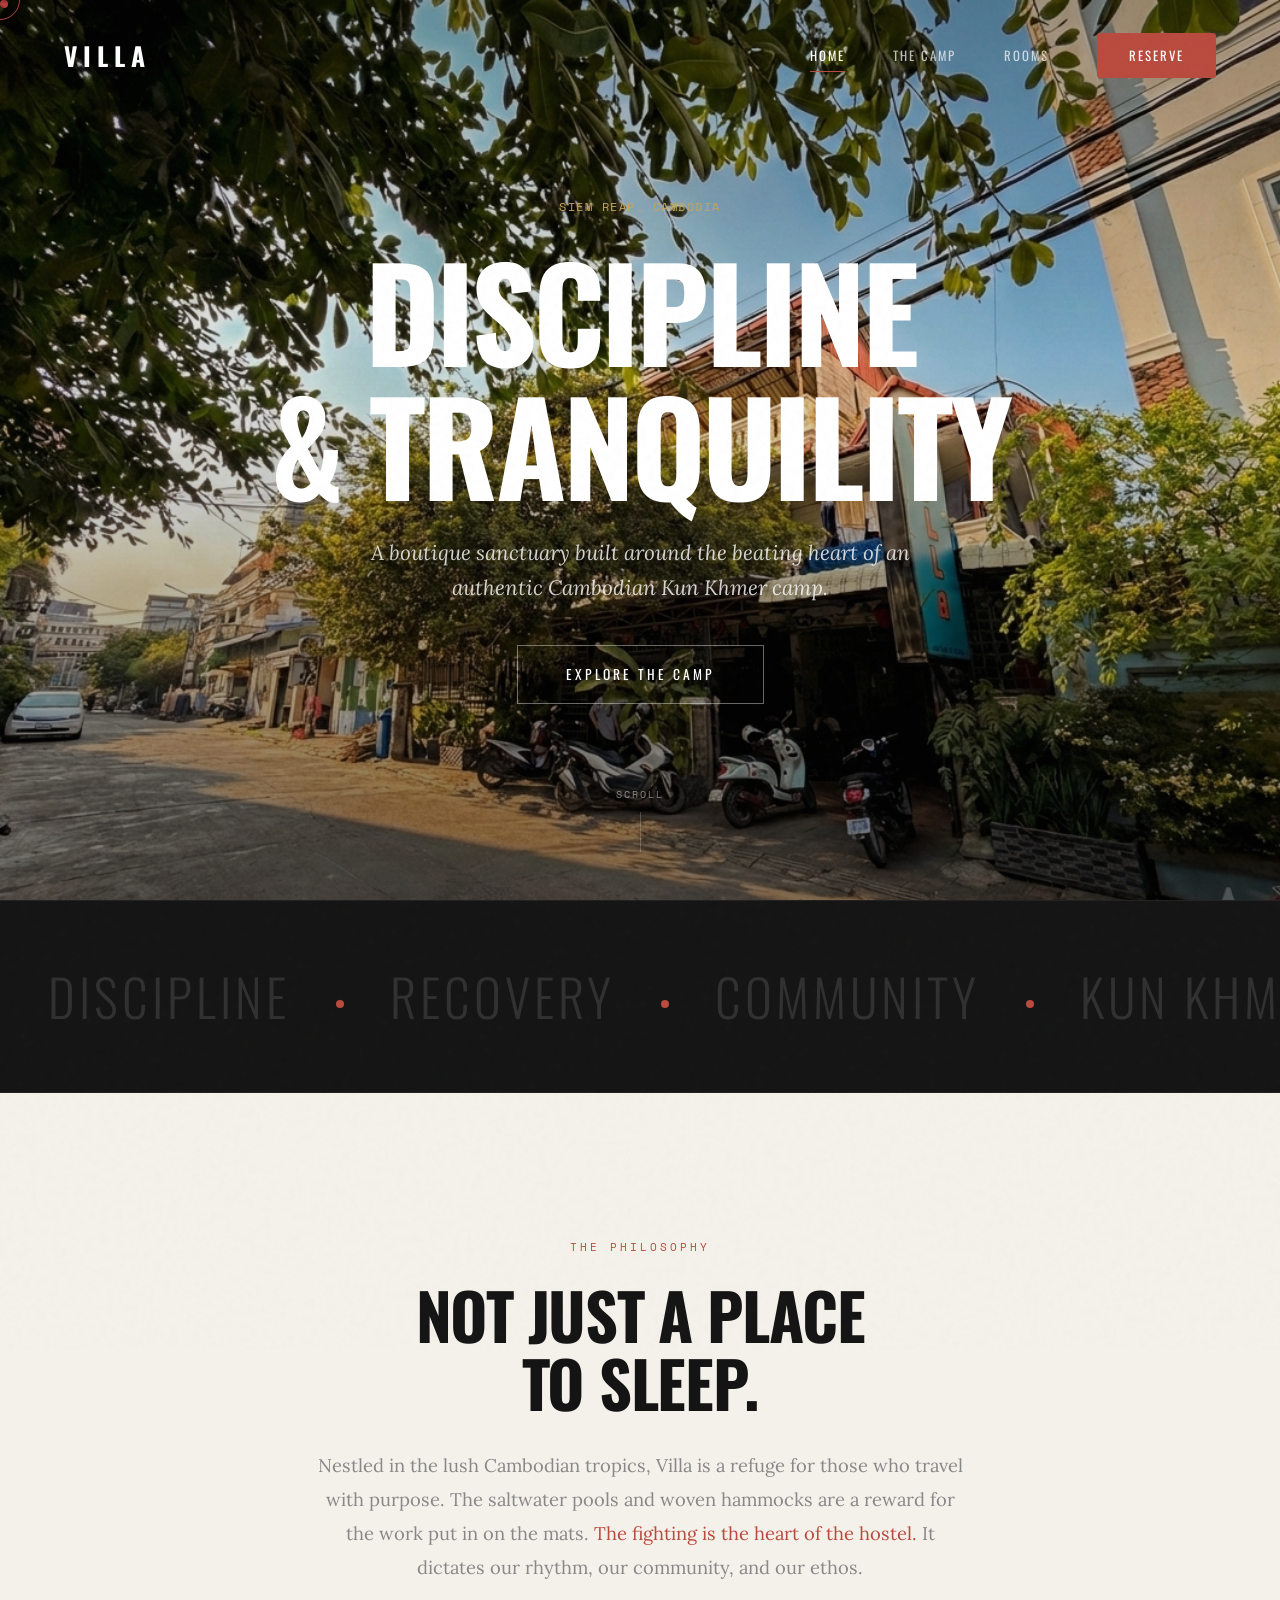
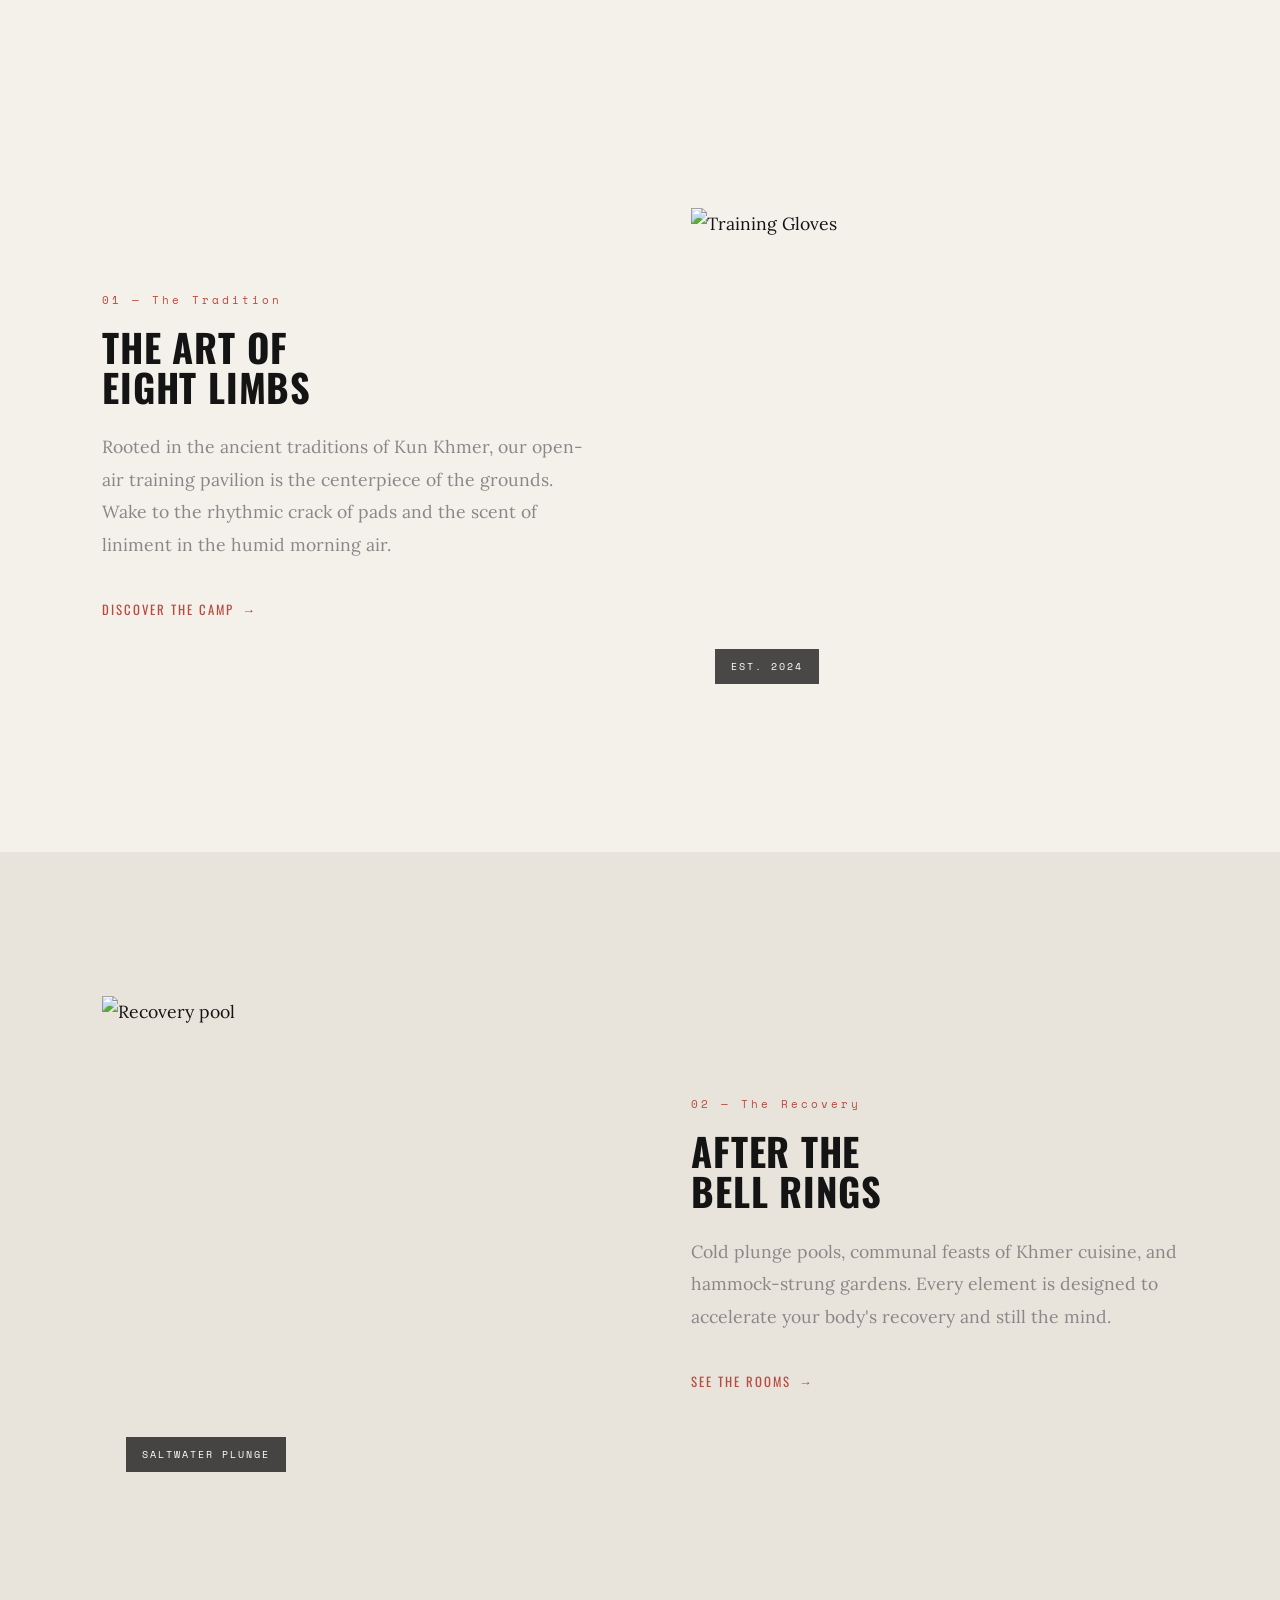
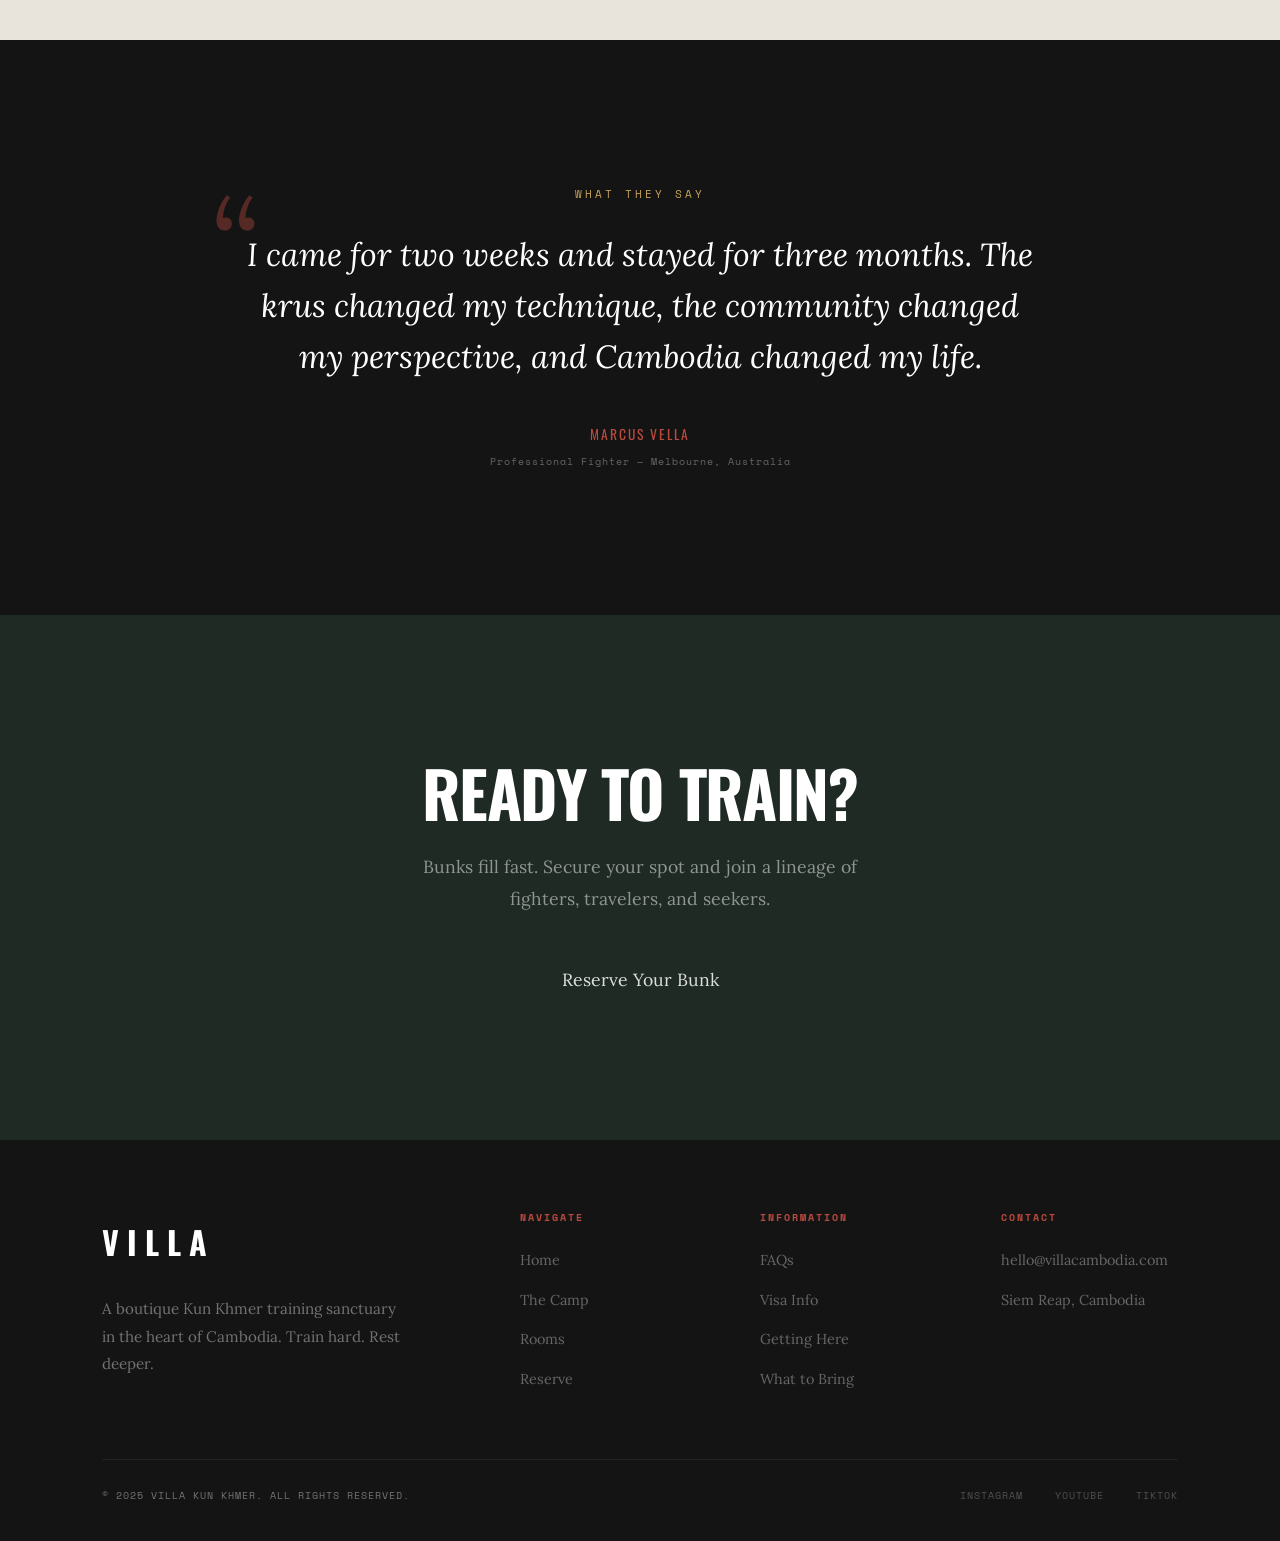
==== index.html @ 2c54a316 "chore: sync deployed index with latest concept" ====
<!DOCTYPE html>
<html lang="en">
<head>
    <meta charset="UTF-8">
    <meta name="viewport" content="width=device-width, initial-scale=1.0">
    <title>VILLA | Kun Khmer Sanctuary</title>

    <link rel="preconnect" href="https://fonts.googleapis.com">
    <link rel="preconnect" href="https://fonts.gstatic.com" crossorigin>
    <link href="https://fonts.googleapis.com/css2?family=Lora:ital,wght@0,400;0,500;1,400&family=Oswald:wght@300;400;500;700&family=Space+Mono&display=swap" rel="stylesheet">

    <style>
        :root {
            --jungle: #1E2A23;
            --jungle-mid: #2B3A32;
            --linen: #F4F1EB;
            --linen-dark: #E8E4DC;
            --clay: #B94A3E;
            --clay-dark: #9C3C32;
            --gold: #C4A35A;
            --charcoal: #141414;
            --text-light: #888;
            --border: rgba(26,26,26,0.12);
            --radius: 3px;
        }

        * { box-sizing: border-box; margin: 0; padding: 0; }

        html { scroll-behavior: smooth; }

        body {
            background: var(--charcoal);
            color: var(--charcoal);
            font-family: 'Lora', serif;
            font-size: 1.1rem;
            line-height: 1.85;
            overflow-x: hidden;
            -webkit-font-smoothing: antialiased;
            cursor: default;
        }

        ::selection {
            background: var(--clay);
            color: white;
        }

        h1, h2, h3, h4, .sans {
            font-family: 'Oswald', sans-serif;
            text-transform: uppercase;
            line-height: 1.05;
            letter-spacing: 0.02em;
        }

        .mono {
            font-family: 'Space Mono', monospace;
            font-size: 0.75rem;
            letter-spacing: 1.5px;
            text-transform: uppercase;
        }

        a { text-decoration: none; color: inherit; }

        /* --- FILM GRAIN OVERLAY --- */
        .grain {
            position: fixed;
            top: -50%; left: -50%;
            width: 200%; height: 200%;
            background-image: url("data:image/svg+xml,%3Csvg viewBox='0 0 256 256' xmlns='http://www.w3.org/2000/svg'%3E%3Cfilter id='n'%3E%3CfeTurbulence type='fractalNoise' baseFrequency='0.9' numOctaves='4' stitchTiles='stitch'/%3E%3C/filter%3E%3Crect width='100%25' height='100%25' filter='url(%23n)' opacity='0.04'/%3E%3C/svg%3E");
            pointer-events: none;
            z-index: 9999;
            opacity: 0.5;
        }

        /* --- CUSTOM CURSOR --- */
        .cursor-dot {
            position: fixed;
            width: 8px; height: 8px;
            background: var(--clay);
            border-radius: 50%;
            pointer-events: none;
            z-index: 10000;
            transition: transform 0.15s ease;
            mix-blend-mode: difference;
        }

        .cursor-ring {
            position: fixed;
            width: 40px; height: 40px;
            border: 1.5px solid var(--clay);
            border-radius: 50%;
            pointer-events: none;
            z-index: 10000;
            transition: transform 0.3s ease, width 0.3s ease, height 0.3s ease, border-color 0.3s ease;
            mix-blend-mode: difference;
        }

        .cursor-ring.hover {
            width: 60px; height: 60px;
            border-color: var(--gold);
        }

        /* --- PRELOADER --- */
        .preloader {
            position: fixed;
            top: 0; left: 0;
            width: 100%; height: 100%;
            background: var(--charcoal);
            z-index: 99999;
            display: flex;
            flex-direction: column;
            align-items: center;
            justify-content: center;
            transition: opacity 0.8s ease, visibility 0.8s ease;
        }

        .preloader.done {
            opacity: 0;
            visibility: hidden;
        }

        .preloader-logo {
            font-family: 'Oswald', sans-serif;
            font-size: 4rem;
            font-weight: 700;
            letter-spacing: 12px;
            color: white;
            position: relative;
        }

        .preloader-bar {
            width: 120px;
            height: 1px;
            background: rgba(255,255,255,0.15);
            margin-top: 2rem;
            position: relative;
            overflow: hidden;
        }

        .preloader-bar::after {
            content: '';
            position: absolute;
            left: 0; top: 0;
            height: 100%;
            width: 0%;
            background: var(--clay);
            animation: preload 2s ease-in-out forwards;
        }

        @keyframes preload {
            to { width: 100%; }
        }

        /* --- GLOBAL NAVIGATION --- */
        nav {
            position: fixed;
            top: 0; left: 0;
            width: 100%;
            padding: 2rem 5vw;
            display: flex;
            justify-content: space-between;
            align-items: center;
            z-index: 999;
            transition: all 0.5s cubic-bezier(0.16, 1, 0.3, 1);
        }

        nav.scrolled {
            padding: 1rem 5vw;
            background: rgba(244, 241, 235, 0.95);
            backdrop-filter: blur(20px);
            -webkit-backdrop-filter: blur(20px);
        }

        nav.scrolled .logo { color: var(--charcoal); }
        nav.scrolled .nav-links a { color: var(--charcoal); }
        nav.scrolled .nav-links a:hover { color: var(--clay); }
        nav.scrolled .btn-nav { color: white !important; }
        nav.scrolled .hamburger span { background: var(--charcoal); }

        .logo {
            font-family: 'Oswald', sans-serif;
            font-size: 1.6rem;
            font-weight: 700;
            letter-spacing: 6px;
            color: white;
            cursor: pointer;
            transition: color 0.3s;
        }

        .nav-links {
            display: flex;
            align-items: center;
            gap: 3rem;
        }

        .nav-links a {
            font-family: 'Oswald', sans-serif;
            font-size: 0.8rem;
            letter-spacing: 2px;
            color: rgba(255,255,255,0.7);
            cursor: pointer;
            transition: color 0.3s;
            position: relative;
        }

        .nav-links a::after {
            content: '';
            position: absolute;
            bottom: -4px; left: 0;
            width: 0%; height: 1px;
            background: var(--clay);
            transition: width 0.4s cubic-bezier(0.16, 1, 0.3, 1);
        }

        .nav-links a:hover::after, .nav-links a.active-link::after { width: 100%; }
        .nav-links a:hover, .nav-links a.active-link { color: white; }
        nav.scrolled .nav-links a.active-link { color: var(--clay); }

        .btn-nav {
            background: var(--clay);
            color: white !important;
            padding: 0.65rem 2rem;
            border-radius: var(--radius);
            letter-spacing: 2px;
            transition: background 0.3s, transform 0.3s;
        }

        .btn-nav::after { display: none; }
        .btn-nav:hover { background: var(--clay-dark); transform: translateY(-1px); }

        /* Hamburger */
        .hamburger {
            display: none;
            flex-direction: column;
            gap: 6px;
            cursor: pointer;
            z-index: 1001;
            padding: 8px;
        }

        .hamburger span {
            display: block;
            width: 28px;
            height: 1.5px;
            background: white;
            transition: all 0.4s cubic-bezier(0.16, 1, 0.3, 1);
            transform-origin: center;
        }

        .hamburger.open span:nth-child(1) { transform: rotate(45deg) translate(5px, 5px); }
        .hamburger.open span:nth-child(2) { opacity: 0; transform: scaleX(0); }
        .hamburger.open span:nth-child(3) { transform: rotate(-45deg) translate(5px, -5px); }

        /* Mobile Menu Overlay */
        .mobile-menu {
            position: fixed;
            top: 0; left: 0;
            width: 100%; height: 100%;
            background: var(--charcoal);
            z-index: 998;
            display: flex;
            flex-direction: column;
            align-items: center;
            justify-content: center;
            gap: 2.5rem;
            opacity: 0;
            visibility: hidden;
            transition: all 0.5s cubic-bezier(0.16, 1, 0.3, 1);
        }

        .mobile-menu.open { opacity: 1; visibility: visible; }

        .mobile-menu a {
            font-family: 'Oswald', sans-serif;
            font-size: 2.5rem;
            letter-spacing: 4px;
            color: white;
            cursor: pointer;
            transition: color 0.3s;
        }

        .mobile-menu a:hover { color: var(--clay); }

        /* --- PAGE ROUTING --- */
        .page-view {
            display: none;
            opacity: 0;
            animation: pageIn 1s cubic-bezier(0.16, 1, 0.3, 1) forwards;
        }
        .page-view.active { display: block; }

        @keyframes pageIn {
            from { opacity: 0; }
            to { opacity: 1; }
        }

        /* --- SCROLL REVEAL --- */
        .reveal {
            opacity: 0;
            transform: translateY(60px);
            transition: all 1.2s cubic-bezier(0.16, 1, 0.3, 1);
        }
        .reveal.visible { opacity: 1; transform: translateY(0); }
        .reveal-left {
            opacity: 0;
            transform: translateX(-60px);
            transition: all 1.2s cubic-bezier(0.16, 1, 0.3, 1);
        }
        .reveal-left.visible { opacity: 1; transform: translateX(0); }
        .reveal-right {
            opacity: 0;
            transform: translateX(60px);
            transition: all 1.2s cubic-bezier(0.16, 1, 0.3, 1);
        }
        .reveal-right.visible { opacity: 1; transform: translateX(0); }
        .reveal-scale {
            opacity: 0;
            transform: scale(0.9);
            transition: all 1.2s cubic-bezier(0.16, 1, 0.3, 1);
        }
        .reveal-scale.visible { opacity: 1; transform: scale(1); }
        .d1 { transition-delay: 0.1s; }
        .d2 { transition-delay: 0.2s; }
        .d3 { transition-delay: 0.3s; }
        .d4 { transition-delay: 0.4s; }
        .d5 { transition-delay: 0.5s; }

        /* --- HERO SECTIONS --- */
        .hero {
            position: relative;
            height: 100vh;
            width: 100%;
            display: flex;
            align-items: center;
            justify-content: center;
            overflow: hidden;
        }

        .hero-sub { height: 70vh; }

        .hero-bg {
            position: absolute;
            top: 0; left: 0;
            width: 100%; height: 120%;
            background-size: cover;
            background-position: center;
            will-change: transform;
        }

        .hero-overlay {
            position: absolute;
            top: 0; left: 0;
            width: 100%; height: 100%;
            background: linear-gradient(
                180deg,
                rgba(0,0,0,0.3) 0%,
                rgba(0,0,0,0.1) 40%,
                rgba(0,0,0,0.5) 100%
            );
        }

        .hero-content {
            position: relative;
            z-index: 10;
            text-align: center;
            color: white;
            padding: 0 20px;
        }

        .hero-content h1 {
            color: white;
            font-size: clamp(4rem, 10vw, 9rem);
            font-weight: 700;
            letter-spacing: -0.03em;
            margin-bottom: 1.5rem;
        }

        .hero-content .subtitle {
            font-family: 'Lora', serif;
            font-size: clamp(1rem, 1.8vw, 1.3rem);
            font-style: italic;
            font-weight: 400;
            max-width: 550px;
            margin: 0 auto 2.5rem;
            color: rgba(255,255,255,0.8);
            line-height: 1.7;
        }

        .hero-content .hero-cta {
            display: inline-block;
            font-family: 'Oswald', sans-serif;
            font-size: 0.85rem;
            letter-spacing: 3px;
            text-transform: uppercase;
            color: white;
            border: 1px solid rgba(255,255,255,0.4);
            padding: 1rem 3rem;
            transition: all 0.4s ease;
            cursor: pointer;
        }

        .hero-cta:hover {
            background: white;
            color: var(--charcoal);
            border-color: white;
        }

        .hero-scroll-hint {
            position: absolute;
            bottom: 3rem; left: 50%;
            transform: translateX(-50%);
            z-index: 10;
            display: flex;
            flex-direction: column;
            align-items: center;
            gap: 0.5rem;
            color: rgba(255,255,255,0.5);
        }

        .hero-scroll-hint .mono { font-size: 0.65rem; letter-spacing: 2px; }

        .scroll-line {
            width: 1px; height: 40px;
            background: rgba(255,255,255,0.2);
            position: relative;
            overflow: hidden;
        }

        .scroll-line::after {
            content: '';
            position: absolute;
            top: -100%; left: 0;
            width: 100%; height: 100%;
            background: var(--clay);
            animation: scrollDown 2s ease infinite;
        }

        @keyframes scrollDown {
            0% { top: -100%; }
            50% { top: 100%; }
            100% { top: 100%; }
        }

        /* --- SECTION UTILITIES --- */
        .section { padding: 16vh 8vw; }
        .section-sm { padding: 10vh 8vw; }
        .bg-linen { background: var(--linen); }
        .bg-linen-dark { background: var(--linen-dark); }
        .bg-dark { background: var(--jungle); color: rgba(255,255,255,0.85); }
        .bg-charcoal { background: var(--charcoal); color: rgba(255,255,255,0.85); }
        .bg-dark h2, .bg-dark h3, .bg-charcoal h2, .bg-charcoal h3 { color: white; }
        .text-center { text-align: center; }

        .section-label {
            font-family: 'Space Mono', monospace;
            font-size: 0.7rem;
            letter-spacing: 3px;
            text-transform: uppercase;
            color: var(--clay);
            margin-bottom: 1.5rem;
            display: block;
        }

        h2.section-title {
            font-size: clamp(2.8rem, 5vw, 4.5rem);
            font-weight: 700;
            margin-bottom: 2rem;
            color: var(--charcoal);
            letter-spacing: -0.02em;
        }

        .section-intro {
            max-width: 650px;
            margin: 0 auto 5rem;
            color: var(--text-light);
            font-size: 1.15rem;
        }

        .accent { color: var(--clay); }
        .accent-gold { color: var(--gold); }

        /* --- EDITORIAL SPLIT --- */
        .split {
            display: grid;
            grid-template-columns: 1fr 1fr;
            gap: 8vw;
            align-items: center;
        }

        .split.reverse { direction: rtl; }
        .split.reverse > * { direction: ltr; }

        .split-text .label {
            font-family: 'Space Mono', monospace;
            font-size: 0.7rem;
            letter-spacing: 3px;
            color: var(--clay);
            margin-bottom: 1rem;
            display: block;
        }

        .split-text h3 {
            font-size: clamp(2rem, 3vw, 3rem);
            margin-bottom: 1.5rem;
            color: var(--charcoal);
        }

        .bg-dark .split-text h3 { color: white; }

        .split-text p {
            color: var(--text-light);
            margin-bottom: 2rem;
        }

        .split-text .text-link {
            font-family: 'Oswald', sans-serif;
            font-size: 0.8rem;
            letter-spacing: 2px;
            text-transform: uppercase;
            color: var(--clay);
            display: inline-flex;
            align-items: center;
            gap: 0.5rem;
            cursor: pointer;
            transition: gap 0.3s ease;
        }

        .split-text .text-link:hover { gap: 1rem; }
        .text-link-arrow { transition: transform 0.3s ease; }

        .split-media {
            position: relative;
            overflow: hidden;
        }

        .split-media img {
            width: 100%;
            height: 500px;
            object-fit: cover;
            display: block;
            transition: transform 1.5s cubic-bezier(0.16, 1, 0.3, 1);
        }

        .split-media:hover img { transform: scale(1.03); }

        .img-badge {
            position: absolute;
            bottom: 1.5rem; left: 1.5rem;
            background: rgba(0,0,0,0.7);
            backdrop-filter: blur(10px);
            color: white;
            padding: 0.5rem 1rem;
            font-family: 'Space Mono', monospace;
            font-size: 0.65rem;
            letter-spacing: 2px;
            text-transform: uppercase;
        }

        /* --- MARQUEE TICKER --- */
        .marquee {
            overflow: hidden;
            white-space: nowrap;
            padding: 3rem 0;
            background: var(--charcoal);
            border-top: 1px solid rgba(255,255,255,0.06);
            border-bottom: 1px solid rgba(255,255,255,0.06);
        }

        .marquee-track {
            display: inline-flex;
            animation: marquee 30s linear infinite;
        }

        .marquee-item {
            font-family: 'Oswald', sans-serif;
            font-size: clamp(2rem, 4vw, 3.5rem);
            font-weight: 300;
            color: rgba(255,255,255,0.12);
            letter-spacing: 4px;
            padding: 0 3rem;
        }

        .marquee-item .dot {
            display: inline-block;
            width: 8px; height: 8px;
            background: var(--clay);
            border-radius: 50%;
            margin: 0 2rem;
            vertical-align: middle;
        }

        @keyframes marquee {
            from { transform: translateX(0); }
            to { transform: translateX(-50%); }
        }

        /* --- STATS COUNTER --- */
        .stats-row {
            display: grid;
            grid-template-columns: repeat(4, 1fr);
            gap: 2rem;
            max-width: 1000px;
            margin: 0 auto;
        }

        .stat {
            text-align: center;
            padding: 2rem 0;
        }

        .stat-number {
            font-family: 'Oswald', sans-serif;
            font-size: clamp(3rem, 5vw, 4.5rem);
            font-weight: 700;
            color: var(--clay);
            line-height: 1;
            margin-bottom: 0.5rem;
        }

        .stat-label {
            font-family: 'Space Mono', monospace;
            font-size: 0.65rem;
            letter-spacing: 2px;
            text-transform: uppercase;
            color: rgba(255,255,255,0.4);
        }

        /* --- WEEKLY SCHEDULE --- */
        .schedule-wrapper {
            max-width: 1200px;
            margin: 0 auto;
            overflow-x: auto;
            -webkit-overflow-scrolling: touch;
            scrollbar-width: thin;
            scrollbar-color: var(--clay) rgba(255,255,255,0.05);
        }

        .schedule-wrapper::-webkit-scrollbar { height: 4px; }
        .schedule-wrapper::-webkit-scrollbar-track { background: rgba(255,255,255,0.05); }
        .schedule-wrapper::-webkit-scrollbar-thumb { background: var(--clay); border-radius: 2px; }

        .schedule-table {
            width: 100%;
            min-width: 900px;
            border-collapse: collapse;
        }

        .schedule-table th {
            font-family: 'Oswald', sans-serif;
            font-size: 0.85rem;
            letter-spacing: 2px;
            text-transform: uppercase;
            color: white;
            padding: 1.2rem 0.8rem;
            border-bottom: 2px solid var(--clay);
            text-align: center;
            background: rgba(255,255,255,0.03);
        }

        .schedule-table th.day-sun {
            color: var(--gold);
        }

        .schedule-table td {
            padding: 0;
            border: 1px solid rgba(255,255,255,0.04);
            vertical-align: top;
            text-align: center;
        }

        .sched-cell {
            padding: 0.7rem 0.5rem;
            transition: background 0.3s ease;
            min-height: 52px;
        }

        .sched-cell:hover { background: rgba(255,255,255,0.04); }

        .sched-cell .sched-name {
            font-family: 'Oswald', sans-serif;
            font-size: 0.8rem;
            letter-spacing: 0.5px;
            text-transform: uppercase;
            color: white;
            line-height: 1.3;
        }

        .sched-cell .sched-time {
            font-family: 'Space Mono', monospace;
            font-size: 0.6rem;
            letter-spacing: 1px;
            color: rgba(255,255,255,0.3);
            margin-top: 0.2rem;
        }

        .sched-cell.pro .sched-name { color: var(--clay); }
        .sched-cell.all .sched-name { color: rgba(255,255,255,0.85); }
        .sched-cell.special .sched-name { color: var(--gold); }
        .sched-cell.empty { opacity: 0; pointer-events: none; }

        .schedule-daypass {
            text-align: center;
            margin-top: 3rem;
            padding: 1.5rem 2rem;
            border: 1px solid rgba(255,255,255,0.08);
            display: inline-block;
        }

        .schedule-daypass .price {
            font-family: 'Oswald', sans-serif;
            font-size: 2rem;
            color: var(--clay);
            letter-spacing: 1px;
        }

        .schedule-daypass .price-label {
            font-family: 'Space Mono', monospace;
            font-size: 0.6rem;
            letter-spacing: 2px;
            color: rgba(255,255,255,0.35);
            text-transform: uppercase;
            margin-top: 0.3rem;
        }

        .schedule-legend {
            display: flex;
            justify-content: center;
            gap: 2.5rem;
            margin-top: 2.5rem;
            flex-wrap: wrap;
        }

        .legend-item {
            display: flex;
            align-items: center;
            gap: 0.5rem;
            font-family: 'Space Mono', monospace;
            font-size: 0.6rem;
            letter-spacing: 1px;
            text-transform: uppercase;
            color: rgba(255,255,255,0.35);
        }

        .legend-dot {
            width: 8px; height: 8px;
            border-radius: 50%;
        }

        .legend-dot.pro { background: var(--clay); }
        .legend-dot.all { background: rgba(255,255,255,0.85); }
        .legend-dot.special { background: var(--gold); }

        /* --- ROOM CARDS --- */
        .rooms-grid {
            display: grid;
            grid-template-columns: repeat(3, 1fr);
            gap: 2rem;
        }

        .room-card {
            background: white;
            overflow: hidden;
            position: relative;
            cursor: pointer;
            transition: transform 0.5s cubic-bezier(0.16, 1, 0.3, 1);
        }

        .room-card:hover { transform: translateY(-8px); }

        .room-card-img {
            width: 100%;
            height: 300px;
            object-fit: cover;
            display: block;
            transition: transform 1.5s cubic-bezier(0.16, 1, 0.3, 1);
        }

        .room-card:hover .room-card-img { transform: scale(1.05); }

        .room-card-img-wrap { overflow: hidden; }

        .room-card-body {
            padding: 2rem 2rem 2.5rem;
        }

        .room-card-type {
            font-family: 'Space Mono', monospace;
            font-size: 0.65rem;
            letter-spacing: 2px;
            color: var(--clay);
            margin-bottom: 0.5rem;
        }

        .room-card-name {
            font-family: 'Oswald', sans-serif;
            font-size: 1.4rem;
            letter-spacing: 1px;
            text-transform: uppercase;
            color: var(--charcoal);
            margin-bottom: 0.75rem;
        }

        .room-card-desc {
            font-size: 0.9rem;
            color: var(--text-light);
            margin-bottom: 1.5rem;
            line-height: 1.7;
        }

        .room-card-footer {
            display: flex;
            justify-content: space-between;
            align-items: center;
            border-top: 1px solid var(--border);
            padding-top: 1.5rem;
        }

        .room-price {
            font-family: 'Oswald', sans-serif;
            font-size: 1.6rem;
            color: var(--charcoal);
        }

        .room-price span {
            font-size: 0.75rem;
            color: var(--text-light);
            font-weight: 400;
            letter-spacing: 0;
        }

        .room-features {
            display: flex;
            gap: 1rem;
        }

        .room-feat {
            font-family: 'Space Mono', monospace;
            font-size: 0.6rem;
            letter-spacing: 1px;
            color: var(--text-light);
            text-transform: uppercase;
        }

        /* --- TESTIMONIAL --- */
        .testimonial-section {
            position: relative;
            overflow: hidden;
        }

        .testimonial-quote {
            font-family: 'Lora', serif;
            font-size: clamp(1.5rem, 2.5vw, 2.2rem);
            font-style: italic;
            line-height: 1.6;
            color: white;
            max-width: 800px;
            margin: 0 auto 2.5rem;
            position: relative;
        }

        .testimonial-quote::before {
            content: '\201C';
            font-family: 'Lora', serif;
            font-size: 8rem;
            color: var(--clay);
            position: absolute;
            top: -3rem; left: -2rem;
            line-height: 1;
            opacity: 0.4;
        }

        .testimonial-author {
            font-family: 'Oswald', sans-serif;
            font-size: 0.85rem;
            letter-spacing: 2px;
            text-transform: uppercase;
            color: var(--clay);
        }

        .testimonial-role {
            font-family: 'Space Mono', monospace;
            font-size: 0.65rem;
            letter-spacing: 1px;
            color: rgba(255,255,255,0.35);
            margin-top: 0.3rem;
        }

        /* --- HORIZONTAL SCROLL GALLERY --- */
        .hscroll-section { padding: 12vh 0 12vh 8vw; overflow: hidden; }

        .hscroll-header {
            display: flex;
            justify-content: space-between;
            align-items: flex-end;
            margin-bottom: 3rem;
            padding-right: 8vw;
        }

        .hscroll-track {
            display: flex;
            gap: 2rem;
            overflow-x: auto;
            scroll-snap-type: x mandatory;
            -ms-overflow-style: none;
            scrollbar-width: none;
            padding-bottom: 1rem;
        }

        .hscroll-track::-webkit-scrollbar { display: none; }

        .hscroll-item {
            flex: 0 0 35vw;
            min-width: 300px;
            scroll-snap-align: start;
            overflow: hidden;
            cursor: grab;
        }

        .hscroll-item:active { cursor: grabbing; }

        .hscroll-item img {
            width: 100%;
            height: 50vh;
            object-fit: cover;
            display: block;
            transition: transform 1.5s cubic-bezier(0.16, 1, 0.3, 1);
        }

        .hscroll-item:hover img { transform: scale(1.04); }

        .hscroll-caption {
            padding: 1.2rem 0;
        }

        .hscroll-caption h4 {
            font-size: 0.9rem;
            letter-spacing: 1px;
            margin-bottom: 0.3rem;
        }

        .hscroll-caption p {
            font-size: 0.8rem;
            color: var(--text-light);
        }

        /* --- BOOKING FORM --- */
        .booking-container {
            max-width: 860px;
            margin: -8vh auto 0;
            background: white;
            padding: 5rem 5rem 4rem;
            position: relative;
            z-index: 20;
            box-shadow: 0 40px 80px rgba(0,0,0,0.08);
        }

        .booking-header {
            display: flex;
            justify-content: space-between;
            align-items: flex-start;
            margin-bottom: 3rem;
            padding-bottom: 2rem;
            border-bottom: 1px solid var(--border);
        }

        .booking-header h3 {
            font-size: 2.2rem;
            letter-spacing: 1px;
        }

        .booking-header .mono {
            color: var(--text-light);
            margin-top: 0.5rem;
        }

        .form-row {
            display: grid;
            grid-template-columns: 1fr 1fr;
            gap: 2.5rem;
            margin-bottom: 2.5rem;
        }

        .form-group { display: flex; flex-direction: column; }
        .form-group.full { grid-column: 1 / -1; }

        label {
            font-family: 'Space Mono', monospace;
            text-transform: uppercase;
            letter-spacing: 2px;
            font-size: 0.65rem;
            color: var(--text-light);
            margin-bottom: 0.8rem;
        }

        input, select, textarea {
            font-family: 'Lora', serif;
            font-size: 1.1rem;
            padding: 1rem 0;
            border: none;
            border-bottom: 1px solid var(--border);
            background: transparent;
            color: var(--charcoal);
            transition: border-color 0.4s ease;
            outline: none;
            border-radius: 0;
            -webkit-appearance: none;
        }

        input:focus, select:focus, textarea:focus {
            border-bottom-color: var(--clay);
        }

        input::placeholder { color: #ccc; }

        .btn-submit {
            background: var(--clay);
            color: white;
            font-family: 'Oswald', sans-serif;
            font-size: 1rem;
            letter-spacing: 3px;
            text-transform: uppercase;
            padding: 1.4rem 3rem;
            border: none;
            cursor: pointer;
            width: 100%;
            transition: all 0.4s ease;
            margin-top: 1.5rem;
            position: relative;
            overflow: hidden;
        }

        .btn-submit:hover { background: var(--jungle); }

        .btn-submit::after {
            content: '';
            position: absolute;
            top: 50%; left: 50%;
            width: 0; height: 0;
            background: rgba(255,255,255,0.1);
            border-radius: 50%;
            transform: translate(-50%, -50%);
            transition: width 0.6s ease, height 0.6s ease;
        }

        .btn-submit:active::after { width: 400px; height: 400px; }

        /* --- FOOTER --- */
        footer {
            background: var(--charcoal);
            padding: 8vh 8vw 4vh;
            color: rgba(255,255,255,0.4);
        }

        .footer-top {
            display: grid;
            grid-template-columns: 2fr 1fr 1fr 1fr;
            gap: 4rem;
            padding-bottom: 6vh;
            border-bottom: 1px solid rgba(255,255,255,0.06);
        }

        .footer-brand .logo {
            font-size: 2rem;
            letter-spacing: 8px;
            margin-bottom: 1.5rem;
            display: block;
        }

        .footer-brand p {
            font-size: 0.95rem;
            line-height: 1.8;
            max-width: 300px;
        }

        .footer-col h4 {
            font-family: 'Space Mono', monospace;
            font-size: 0.65rem;
            letter-spacing: 2px;
            text-transform: uppercase;
            color: var(--clay);
            margin-bottom: 1.5rem;
        }

        .footer-col a {
            display: block;
            font-size: 0.9rem;
            color: rgba(255,255,255,0.35);
            margin-bottom: 0.8rem;
            transition: color 0.3s;
        }

        .footer-col a:hover { color: white; }

        .footer-bottom {
            display: flex;
            justify-content: space-between;
            align-items: center;
            padding-top: 3vh;
            font-family: 'Space Mono', monospace;
            font-size: 0.6rem;
            letter-spacing: 1px;
            text-transform: uppercase;
        }

        .footer-social {
            display: flex;
            gap: 2rem;
        }

        .footer-social a {
            color: rgba(255,255,255,0.25);
            transition: color 0.3s;
        }

        .footer-social a:hover { color: var(--clay); }

        /* --- BACK TO TOP --- */
        .back-to-top {
            position: fixed;
            bottom: 2.5rem; right: 2.5rem;
            width: 48px; height: 48px;
            background: var(--clay);
            color: white;
            display: flex;
            align-items: center;
            justify-content: center;
            cursor: pointer;
            z-index: 900;
            opacity: 0;
            transform: translateY(20px);
            transition: all 0.4s ease;
            font-family: 'Oswald', sans-serif;
            font-size: 1.2rem;
        }

        .back-to-top.visible { opacity: 1; transform: translateY(0); }
        .back-to-top:hover { background: var(--jungle); }

        /* --- RESPONSIVE --- */
        @media (max-width: 1024px) {
            .rooms-grid { grid-template-columns: 1fr; max-width: 500px; margin: 0 auto; }
            .footer-top { grid-template-columns: 1fr 1fr; }
            .stats-row { grid-template-columns: repeat(2, 1fr); }
        }

        @media (max-width: 768px) {
            .split { grid-template-columns: 1fr; gap: 3rem; }
            .split.reverse { direction: ltr; }
            .form-row { grid-template-columns: 1fr; }
            .nav-links { display: none; }
            .hamburger { display: flex; }
            .section { padding: 10vh 6vw; }
            .booking-container { padding: 3rem 2rem; margin-left: 4vw; margin-right: 4vw; }
            .booking-header { flex-direction: column; }
            .hscroll-item { flex: 0 0 80vw; }
            .hero-content h1 { font-size: clamp(3rem, 12vw, 5rem); }
            .footer-top { grid-template-columns: 1fr; gap: 3rem; }
            .footer-bottom { flex-direction: column; gap: 1rem; text-align: center; }
            .cursor-dot, .cursor-ring { display: none; }
            .schedule-wrapper { margin: 0 -2vw; }
            .stats-row { grid-template-columns: repeat(2, 1fr); }
        }

        @media (max-width: 480px) {
            .schedule-legend { gap: 1.5rem; }
        }
    </style>
</head>
<body>

    <!-- FILM GRAIN -->
    <div class="grain"></div>

    <!-- CUSTOM CURSOR -->
    <div class="cursor-dot" id="cursorDot"></div>
    <div class="cursor-ring" id="cursorRing"></div>

    <!-- PRELOADER -->
    <div class="preloader" id="preloader">
        <div class="preloader-logo">VILLA</div>
        <div class="preloader-bar"></div>
    </div>

    <!-- BACK TO TOP -->
    <div class="back-to-top" id="backToTop" onclick="window.scrollTo({top:0,behavior:'smooth'})">&#8593;</div>

    <!-- NAVIGATION -->
    <nav id="navbar">
        <div class="logo" onclick="navigate('home')">VILLA</div>
        <div class="nav-links">
            <a onclick="navigate('home')" id="nav-home" class="active-link">HOME</a>
            <a onclick="navigate('camp')" id="nav-camp">THE CAMP</a>
            <a onclick="navigate('rooms')" id="nav-rooms">ROOMS</a>
            <a onclick="navigate('reserve')" id="nav-reserve" class="btn-nav">RESERVE</a>
        </div>
        <div class="hamburger" id="hamburger" onclick="toggleMobileMenu()">
            <span></span><span></span><span></span>
        </div>
    </nav>

    <!-- MOBILE MENU -->
    <div class="mobile-menu" id="mobileMenu">
        <a onclick="navigate('home'); toggleMobileMenu();">HOME</a>
        <a onclick="navigate('camp'); toggleMobileMenu();">THE CAMP</a>
        <a onclick="navigate('rooms'); toggleMobileMenu();">ROOMS</a>
        <a onclick="navigate('reserve'); toggleMobileMenu();">RESERVE</a>
    </div>


    <!-- ========== PAGE: HOME ========== -->
    <main id="home" class="page-view active">

        <header class="hero">
            <div class="hero-bg" id="parallax-home" style="background-image: url('IMG_9760.PNG');"></div>
            <div class="hero-overlay"></div>
            <div class="hero-content">
                <div class="reveal">
                    <p class="mono" style="color: var(--gold); margin-bottom: 1.5rem;">Siem Reap, Cambodia</p>
                    <h1>DISCIPLINE<br>&amp; TRANQUILITY</h1>
                    <p class="subtitle">A boutique sanctuary built around the beating heart of an authentic Cambodian Kun Khmer camp.</p>
                    <a class="hero-cta" onclick="navigate('camp')">Explore the Camp</a>
                </div>
            </div>
            <div class="hero-scroll-hint">
                <span class="mono">Scroll</span>
                <div class="scroll-line"></div>
            </div>
        </header>

        <!-- MARQUEE -->
        <div class="marquee">
            <div class="marquee-track">
                <span class="marquee-item">DISCIPLINE <span class="dot"></span> RECOVERY <span class="dot"></span> COMMUNITY <span class="dot"></span> KUN KHMER <span class="dot"></span> TRADITION <span class="dot"></span> SANCTUARY <span class="dot"></span></span>
                <span class="marquee-item">DISCIPLINE <span class="dot"></span> RECOVERY <span class="dot"></span> COMMUNITY <span class="dot"></span> KUN KHMER <span class="dot"></span> TRADITION <span class="dot"></span> SANCTUARY <span class="dot"></span></span>
            </div>
        </div>

        <!-- INTRO -->
        <section class="section bg-linen text-center">
            <span class="section-label reveal">The Philosophy</span>
            <h2 class="section-title reveal d1">NOT JUST A PLACE<br>TO SLEEP.</h2>
            <p class="section-intro reveal d2">
                Nestled in the lush Cambodian tropics, Villa is a refuge for those who travel with purpose. The saltwater pools and woven hammocks are a reward for the work put in on the mats. <span class="accent">The fighting is the heart of the hostel.</span> It dictates our rhythm, our community, and our ethos.
            </p>
        </section>

        <!-- SPLIT: ART OF EIGHT LIMBS -->
        <section class="section bg-linen" style="padding-top: 0;">
            <div class="split">
                <div class="split-text reveal-left">
                    <span class="label">01 &mdash; The Tradition</span>
                    <h3>THE ART OF<br>EIGHT LIMBS</h3>
                    <p>Rooted in the ancient traditions of Kun Khmer, our open-air training pavilion is the centerpiece of the grounds. Wake to the rhythmic crack of pads and the scent of liniment in the humid morning air.</p>
                    <a class="text-link" onclick="navigate('camp')">Discover the camp <span class="text-link-arrow">&rarr;</span></a>
                </div>
                <div class="split-media reveal-right d2">
                    <img src="https://images.unsplash.com/photo-1517438322307-e67111335449?auto=format&fit=crop&w=1000&q=80" alt="Training Gloves">
                    <div class="img-badge">Est. 2024</div>
                </div>
            </div>
        </section>

        <!-- SPLIT: RECOVERY -->
        <section class="section bg-linen-dark">
            <div class="split reverse">
                <div class="split-text reveal-right">
                    <span class="label">02 &mdash; The Recovery</span>
                    <h3>AFTER THE<br>BELL RINGS</h3>
                    <p>Cold plunge pools, communal feasts of Khmer cuisine, and hammock-strung gardens. Every element is designed to accelerate your body's recovery and still the mind.</p>
                    <a class="text-link" onclick="navigate('rooms')">See the rooms <span class="text-link-arrow">&rarr;</span></a>
                </div>
                <div class="split-media reveal-left d2">
                    <img src="https://images.unsplash.com/photo-1540555700478-4be289fbecef?auto=format&fit=crop&w=1000&q=80" alt="Recovery pool">
                    <div class="img-badge">Saltwater Plunge</div>
                </div>
            </div>
        </section>

        <!-- TESTIMONIAL -->
        <section class="section bg-charcoal text-center testimonial-section">
            <div class="reveal">
                <span class="section-label" style="color: var(--gold);">What They Say</span>
                <div class="testimonial-quote">
                    I came for two weeks and stayed for three months. The krus changed my technique, the community changed my perspective, and Cambodia changed my life.
                </div>
                <div class="testimonial-author">Marcus Vella</div>
                <div class="testimonial-role">Professional Fighter &mdash; Melbourne, Australia</div>
            </div>
        </section>

        <!-- CTA BANNER -->
        <section class="section bg-dark text-center">
            <div class="reveal">
                <h2 class="section-title" style="color: white; margin-bottom: 1.5rem;">READY TO TRAIN?</h2>
                <p style="color: rgba(255,255,255,0.5); max-width: 500px; margin: 0 auto 3rem;">Bunks fill fast. Secure your spot and join a lineage of fighters, travelers, and seekers.</p>
                <a class="hero-cta" onclick="navigate('reserve')">Reserve Your Bunk</a>
            </div>
        </section>

    </main>


    <!-- ========== PAGE: THE CAMP ========== -->
    <main id="camp" class="page-view">

        <header class="hero hero-sub">
            <div class="hero-bg" style="background-image: url('https://images.unsplash.com/photo-1509563268479-0f004cf3f58b?auto=format&fit=crop&w=2000&q=80');"></div>
            <div class="hero-overlay"></div>
            <div class="hero-content reveal">
                <p class="mono" style="color: var(--gold); margin-bottom: 1rem;">Training &amp; Discipline</p>
                <h1>THE CAMP</h1>
                <p class="subtitle">Blood, sweat, and absolute dedication.</p>
            </div>
        </header>

        <!-- TRAIN LIKE A LOCAL -->
        <section class="section bg-linen">
            <div class="split reverse">
                <div class="split-text reveal-right">
                    <span class="label">The Program</span>
                    <h3>TRAIN LIKE<br>A LOCAL</h3>
                    <p>Our program is run by veteran Cambodian Krus who have fought in the stadiums of Phnom Penh. Whether you are a seasoned professional preparing for a bout, or a traveler pushing your limits, you will train side-by-side with local champions.</p>
                </div>
                <div class="split-media reveal-left d2">
                    <img src="https://images.unsplash.com/photo-1591117207239-788bf8de6c3b?auto=format&fit=crop&w=1000&q=80" alt="Fighter in ring">
                    <div class="img-badge">Phnom Penh Lineage</div>
                </div>
            </div>
        </section>

        <!-- STATS -->
        <section class="section-sm bg-charcoal">
            <div class="stats-row">
                <div class="stat reveal d1">
                    <div class="stat-number" data-target="6">0</div>
                    <div class="stat-label">Resident Krus</div>
                </div>
                <div class="stat reveal d2">
                    <div class="stat-number" data-target="2">0</div>
                    <div class="stat-label">Daily Sessions</div>
                </div>
                <div class="stat reveal d3">
                    <div class="stat-number" data-target="14">0</div>
                    <div class="stat-label">Min. Stay (Days)</div>
                </div>
                <div class="stat reveal d4">
                    <div class="stat-number" data-target="350">0</div>
                    <div class="stat-label">Fighters Trained</div>
                </div>
            </div>
        </section>

        <!-- WEEKLY SCHEDULE -->
        <section class="section bg-dark text-center">
            <span class="section-label reveal" style="color: var(--gold);">Weekly Timetable</span>
            <h2 class="section-title reveal d1" style="color: white; margin-bottom: 4rem;">THE SCHEDULE</h2>

            <div class="schedule-wrapper reveal d2">
                <table class="schedule-table">
                    <thead>
                        <tr>
                            <th style="text-align:left; padding-left:1rem;">Time</th>
                            <th>Mon</th>
                            <th>Tue</th>
                            <th>Wed</th>
                            <th>Thu</th>
                            <th>Fri</th>
                            <th>Sat</th>
                            <th class="day-sun">Sun</th>
                        </tr>
                    </thead>
                    <tbody>
                        <!-- 06:00 -->
                        <tr>
                            <td><div class="sched-cell"><div class="sched-time" style="color:var(--clay);">06:00&ndash;08:00</div></div></td>
                            <td><div class="sched-cell pro"><div class="sched-name">Pro Sessions</div></div></td>
                            <td><div class="sched-cell pro"><div class="sched-name">Pro Sessions</div></div></td>
                            <td><div class="sched-cell pro"><div class="sched-name">Pro Sessions</div></div></td>
                            <td><div class="sched-cell pro"><div class="sched-name">Pro Sessions</div></div></td>
                            <td><div class="sched-cell pro"><div class="sched-name">Pro Sessions</div></div></td>
                            <td><div class="sched-cell empty"><div class="sched-name">&mdash;</div></div></td>
                            <td><div class="sched-cell empty"><div class="sched-name">&mdash;</div></div></td>
                        </tr>
                        <!-- 09:00 -->
                        <tr>
                            <td><div class="sched-cell"><div class="sched-time" style="color:var(--clay);">09:00&ndash;10:00</div></div></td>
                            <td><div class="sched-cell all"><div class="sched-name">Kickboxing</div><div class="sched-time">All Levels</div></div></td>
                            <td><div class="sched-cell all"><div class="sched-name">Boxing</div><div class="sched-time">All Levels</div></div></td>
                            <td><div class="sched-cell all"><div class="sched-name">Kickboxing</div><div class="sched-time">All Levels</div></div></td>
                            <td><div class="sched-cell all"><div class="sched-name">Boxing</div><div class="sched-time">All Levels</div></div></td>
                            <td><div class="sched-cell all"><div class="sched-name">Kickboxing</div><div class="sched-time">All Levels</div></div></td>
                            <td><div class="sched-cell special"><div class="sched-name">Kids Class</div></div></td>
                            <td><div class="sched-cell special"><div class="sched-name">Yoga</div><div class="sched-time">09:30&ndash;10:30</div></div></td>
                        </tr>
                        <!-- 10:00 Sat only -->
                        <tr>
                            <td><div class="sched-cell"><div class="sched-time" style="color:var(--clay);">10:00&ndash;11:00</div></div></td>
                            <td><div class="sched-cell empty"><div class="sched-name">&mdash;</div></div></td>
                            <td><div class="sched-cell empty"><div class="sched-name">&mdash;</div></div></td>
                            <td><div class="sched-cell empty"><div class="sched-name">&mdash;</div></div></td>
                            <td><div class="sched-cell empty"><div class="sched-name">&mdash;</div></div></td>
                            <td><div class="sched-cell empty"><div class="sched-name">&mdash;</div></div></td>
                            <td><div class="sched-cell special"><div class="sched-name">Beginners Workshop</div></div></td>
                            <td><div class="sched-cell empty"><div class="sched-name">&mdash;</div></div></td>
                        </tr>
                        <!-- 11:00 Sat only -->
                        <tr>
                            <td><div class="sched-cell"><div class="sched-time" style="color:var(--clay);">11:00&ndash;12:00</div></div></td>
                            <td><div class="sched-cell empty"><div class="sched-name">&mdash;</div></div></td>
                            <td><div class="sched-cell empty"><div class="sched-name">&mdash;</div></div></td>
                            <td><div class="sched-cell empty"><div class="sched-name">&mdash;</div></div></td>
                            <td><div class="sched-cell empty"><div class="sched-name">&mdash;</div></div></td>
                            <td><div class="sched-cell empty"><div class="sched-name">&mdash;</div></div></td>
                            <td><div class="sched-cell special"><div class="sched-name">Sparring</div></div></td>
                            <td><div class="sched-cell empty"><div class="sched-name">&mdash;</div></div></td>
                        </tr>
                        <!-- 12:00 -->
                        <tr>
                            <td><div class="sched-cell"><div class="sched-time" style="color:var(--clay);">12:00&ndash;13:00</div></div></td>
                            <td><div class="sched-cell all"><div class="sched-name">Boxing</div><div class="sched-time">All Levels</div></div></td>
                            <td><div class="sched-cell all"><div class="sched-name">Conditioning &amp; Stretch</div></div></td>
                            <td><div class="sched-cell all"><div class="sched-name">Boxing</div><div class="sched-time">All Levels</div></div></td>
                            <td><div class="sched-cell all"><div class="sched-name">Conditioning &amp; Stretch</div></div></td>
                            <td><div class="sched-cell all"><div class="sched-name">Boxing</div><div class="sched-time">All Levels</div></div></td>
                            <td><div class="sched-cell empty"><div class="sched-name">&mdash;</div></div></td>
                            <td><div class="sched-cell empty"><div class="sched-name">&mdash;</div></div></td>
                        </tr>
                        <!-- 14:00 -->
                        <tr>
                            <td><div class="sched-cell"><div class="sched-time" style="color:var(--clay);">14:00&ndash;16:00</div></div></td>
                            <td><div class="sched-cell pro"><div class="sched-name">Pro Sessions</div></div></td>
                            <td><div class="sched-cell pro"><div class="sched-name">Pro Sessions</div></div></td>
                            <td><div class="sched-cell pro"><div class="sched-name">Pro Sessions</div></div></td>
                            <td><div class="sched-cell special"><div class="sched-name">Pro Team Building</div></div></td>
                            <td><div class="sched-cell pro"><div class="sched-name">Pro Sessions</div></div></td>
                            <td><div class="sched-cell empty"><div class="sched-name">&mdash;</div></div></td>
                            <td><div class="sched-cell empty"><div class="sched-name">&mdash;</div></div></td>
                        </tr>
                        <!-- 18:00 -->
                        <tr>
                            <td><div class="sched-cell"><div class="sched-time" style="color:var(--clay);">18:00&ndash;19:00</div></div></td>
                            <td><div class="sched-cell all"><div class="sched-name">Kun Khmer</div></div></td>
                            <td><div class="sched-cell all"><div class="sched-name">Kun Khmer</div></div></td>
                            <td><div class="sched-cell special"><div class="sched-name">Sparring</div></div></td>
                            <td><div class="sched-cell all"><div class="sched-name">Kun Khmer</div></div></td>
                            <td><div class="sched-cell all"><div class="sched-name">Kun Khmer</div><div class="sched-time">All Levels</div></div></td>
                            <td><div class="sched-cell empty"><div class="sched-name">&mdash;</div></div></td>
                            <td><div class="sched-cell empty"><div class="sched-name">&mdash;</div></div></td>
                        </tr>
                    </tbody>
                </table>
            </div>

            <!-- Legend & Day Pass -->
            <div class="schedule-legend reveal d3">
                <div class="legend-item"><div class="legend-dot pro"></div> Pro Sessions</div>
                <div class="legend-item"><div class="legend-dot all"></div> All Levels</div>
                <div class="legend-item"><div class="legend-dot special"></div> Special / Weekend</div>
            </div>

            <div class="reveal d4" style="margin-top: 3rem;">
                <div class="schedule-daypass" style="display: inline-block;">
                    <div class="price">$10</div>
                    <div class="price-label">Day Pass</div>
                </div>
            </div>
        </section>

        <!-- GALLERY -->
        <section class="hscroll-section bg-linen">
            <div class="hscroll-header">
                <div>
                    <span class="section-label reveal">Life at Camp</span>
                    <h2 class="section-title reveal d1" style="margin-bottom: 0;">INSIDE THE GROUNDS</h2>
                </div>
            </div>
            <div class="hscroll-track" id="hscroll-camp">
                <div class="hscroll-item">
                    <img src="https://images.unsplash.com/photo-1517438322307-e67111335449?auto=format&fit=crop&w=800&q=80" alt="Gloves">
                    <div class="hscroll-caption"><h4>THE GLOVES</h4><p>Worn leather, earned respect.</p></div>
                </div>
                <div class="hscroll-item">
                    <img src="https://images.unsplash.com/photo-1509563268479-0f004cf3f58b?auto=format&fit=crop&w=800&q=80" alt="Ring">
                    <div class="hscroll-caption"><h4>THE RING</h4><p>Open air. No excuses.</p></div>
                </div>
                <div class="hscroll-item">
                    <img src="https://images.unsplash.com/photo-1591117207239-788bf8de6c3b?auto=format&fit=crop&w=800&q=80" alt="Sparring">
                    <div class="hscroll-caption"><h4>THE WORK</h4><p>Technical sparring, daily.</p></div>
                </div>
                <div class="hscroll-item">
                    <img src="https://images.unsplash.com/photo-1540555700478-4be289fbecef?auto=format&fit=crop&w=800&q=80" alt="Recovery">
                    <div class="hscroll-caption"><h4>THE REWARD</h4><p>Cold plunge and stillness.</p></div>
                </div>
            </div>
        </section>

    </main>


    <!-- ========== PAGE: ROOMS ========== -->
    <main id="rooms" class="page-view">

        <header class="hero hero-sub">
            <div class="hero-bg" style="background-image: url('https://images.unsplash.com/photo-1582719508461-905c673771fd?auto=format&fit=crop&w=2000&q=80');"></div>
            <div class="hero-overlay"></div>
            <div class="hero-content reveal">
                <p class="mono" style="color: var(--gold); margin-bottom: 1rem;">Rest &amp; Recovery</p>
                <h1>THE ROOMS</h1>
                <p class="subtitle">Stripped-down luxury designed for deep recovery.</p>
            </div>
        </header>

        <!-- ROOMS INTRO -->
        <section class="section bg-linen text-center">
            <span class="section-label reveal">Accommodation</span>
            <h2 class="section-title reveal d1">THE ARCHITECTURE<br>OF REST</h2>
            <p class="section-intro reveal d2">
                Raw concrete keeps the Cambodian heat at bay. Warm local teak grounds the space. Natural linens invite deep, restorative sleep. Every detail serves recovery.
            </p>
        </section>

        <!-- ROOM CARDS -->
        <section class="section bg-linen" style="padding-top: 0;">
            <div class="rooms-grid">
                <div class="room-card reveal d1" onclick="navigate('reserve')">
                    <div class="room-card-img-wrap">
                        <img class="room-card-img" src="https://images.unsplash.com/photo-1555854877-bab0e564b8d5?auto=format&fit=crop&w=800&q=80" alt="Fighters Bunk">
                    </div>
                    <div class="room-card-body">
                        <div class="room-card-type">Shared &mdash; 4 Beds</div>
                        <div class="room-card-name">The Fighter's Bunk</div>
                        <div class="room-card-desc">Clean, communal living. Locker storage, shared bathroom, and the camaraderie of fellow travelers.</div>
                        <div class="room-card-footer">
                            <div class="room-price">$18 <span>/ night</span></div>
                            <div class="room-features">
                                <span class="room-feat">A/C</span>
                                <span class="room-feat">Locker</span>
                            </div>
                        </div>
                    </div>
                </div>

                <div class="room-card reveal d2" onclick="navigate('reserve')">
                    <div class="room-card-img-wrap">
                        <img class="room-card-img" src="https://images.unsplash.com/photo-1505693416388-ac5ce068fe85?auto=format&fit=crop&w=800&q=80" alt="Concrete Suite">
                    </div>
                    <div class="room-card-body">
                        <div class="room-card-type">Private &mdash; Double</div>
                        <div class="room-card-name">Concrete Suite</div>
                        <div class="room-card-desc">Private en-suite with polished concrete floors, rain shower, and a writing desk facing the garden.</div>
                        <div class="room-card-footer">
                            <div class="room-price">$55 <span>/ night</span></div>
                            <div class="room-features">
                                <span class="room-feat">En-suite</span>
                                <span class="room-feat">Garden</span>
                            </div>
                        </div>
                    </div>
                </div>

                <div class="room-card reveal d3" onclick="navigate('reserve')">
                    <div class="room-card-img-wrap">
                        <img class="room-card-img" src="https://images.unsplash.com/photo-1582719508461-905c673771fd?auto=format&fit=crop&w=800&q=80" alt="Pavilion Suite">
                    </div>
                    <div class="room-card-body">
                        <div class="room-card-type">Premium &mdash; King</div>
                        <div class="room-card-name">Pavilion Master Suite</div>
                        <div class="room-card-desc">Our finest room. Private terrace overlooking the training pavilion, outdoor soaking tub, and king teak bed.</div>
                        <div class="room-card-footer">
                            <div class="room-price">$120 <span>/ night</span></div>
                            <div class="room-features">
                                <span class="room-feat">Terrace</span>
                                <span class="room-feat">Soaking Tub</span>
                            </div>
                        </div>
                    </div>
                </div>
            </div>
        </section>

        <!-- AMENITIES SPLIT -->
        <section class="section bg-linen-dark">
            <div class="split">
                <div class="split-text reveal-left">
                    <span class="label">Included</span>
                    <h3>BEYOND THE<br>BEDROOM</h3>
                    <p>Every stay includes access to the saltwater plunge pool, hammock gardens, communal kitchen, high-speed wifi, and of course &mdash; the training camp. Bicycles are provided for exploring the surrounding countryside.</p>
                    <a class="text-link" onclick="navigate('reserve')">Book your stay <span class="text-link-arrow">&rarr;</span></a>
                </div>
                <div class="split-media reveal-right d2">
                    <img src="https://images.unsplash.com/photo-1574269980076-477bf27cb220?auto=format&fit=crop&w=1000&q=80" alt="Villa Grounds">
                    <div class="img-badge">All Inclusive</div>
                </div>
            </div>
        </section>

    </main>


    <!-- ========== PAGE: RESERVE ========== -->
    <main id="reserve" class="page-view">

        <header class="hero hero-sub">
            <div class="hero-bg" style="background-image: url('https://images.unsplash.com/photo-1540555700478-4be289fbecef?auto=format&fit=crop&w=2000&q=80');"></div>
            <div class="hero-overlay"></div>
            <div class="hero-content reveal">
                <p class="mono" style="color: var(--gold); margin-bottom: 1rem;">Limited Availability</p>
                <h1>SECURE YOUR<br>BUNK</h1>
                <p class="subtitle">Join the community.</p>
            </div>
        </header>

        <section class="bg-linen" style="padding-bottom: 12vh;">
            <div class="booking-container reveal">
                <div class="booking-header">
                    <div>
                        <h3>RESERVATION<br>REQUEST</h3>
                    </div>
                    <div class="mono" style="text-align: right; color: var(--text-light); line-height: 2;">
                        Min. 14 Night Stay<br>
                        Response within 48hrs
                    </div>
                </div>

                <form onsubmit="event.preventDefault(); showConfirmation();">
                    <div class="form-row">
                        <div class="form-group">
                            <label>First Name</label>
                            <input type="text" required placeholder="John">
                        </div>
                        <div class="form-group">
                            <label>Last Name</label>
                            <input type="text" required placeholder="Doe">
                        </div>
                    </div>

                    <div class="form-row">
                        <div class="form-group">
                            <label>Email Address</label>
                            <input type="email" required placeholder="john@example.com">
                        </div>
                        <div class="form-group">
                            <label>Experience Level</label>
                            <select>
                                <option>Beginner / Fitness</option>
                                <option>Intermediate / Amateur</option>
                                <option>Professional Fighter</option>
                                <option>Recovery / Accommodation Only</option>
                            </select>
                        </div>
                    </div>

                    <div class="form-row">
                        <div class="form-group">
                            <label>Arrival Date</label>
                            <input type="date" required>
                        </div>
                        <div class="form-group">
                            <label>Departure Date</label>
                            <input type="date" required>
                        </div>
                    </div>

                    <div class="form-row">
                        <div class="form-group full">
                            <label>Accommodation</label>
                            <select required>
                                <option value="" disabled selected>Select an option...</option>
                                <option>The Fighter's Bunk (Shared) &mdash; $18/night</option>
                                <option>Private Concrete Suite &mdash; $55/night</option>
                                <option>The Pavilion Master Suite &mdash; $120/night</option>
                            </select>
                        </div>
                    </div>

                    <div class="form-row">
                        <div class="form-group full">
                            <label>Tell Us About Yourself</label>
                            <textarea rows="3" placeholder="Training goals, fight history, dietary requirements..."></textarea>
                        </div>
                    </div>

                    <button type="submit" class="btn-submit">Request Booking</button>
                </form>

                <div id="confirmationMsg" style="display:none; text-align:center; padding: 3rem 0;">
                    <div style="font-size: 3rem; margin-bottom: 1rem;">&#10003;</div>
                    <h3 style="font-family:'Oswald'; font-size: 1.8rem; margin-bottom: 1rem;">REQUEST RECEIVED</h3>
                    <p style="color: var(--text-light);">We'll respond within 48 hours. Check your inbox.</p>
                </div>
            </div>
        </section>

    </main>


    <!-- ========== FOOTER (GLOBAL) ========== -->
    <footer>
        <div class="footer-top">
            <div class="footer-brand">
                <span class="logo" style="color: white;">VILLA</span>
                <p>A boutique Kun Khmer training sanctuary in the heart of Cambodia. Train hard. Rest deeper.</p>
            </div>
            <div class="footer-col">
                <h4>Navigate</h4>
                <a onclick="navigate('home')" style="cursor:pointer;">Home</a>
                <a onclick="navigate('camp')" style="cursor:pointer;">The Camp</a>
                <a onclick="navigate('rooms')" style="cursor:pointer;">Rooms</a>
                <a onclick="navigate('reserve')" style="cursor:pointer;">Reserve</a>
            </div>
            <div class="footer-col">
                <h4>Information</h4>
                <a>FAQs</a>
                <a>Visa Info</a>
                <a>Getting Here</a>
                <a>What to Bring</a>
            </div>
            <div class="footer-col">
                <h4>Contact</h4>
                <a>hello@villacambodia.com</a>
                <a>Siem Reap, Cambodia</a>
            </div>
        </div>
        <div class="footer-bottom">
            <span>&copy; 2025 Villa Kun Khmer. All rights reserved.</span>
            <div class="footer-social">
                <a>Instagram</a>
                <a>YouTube</a>
                <a>TikTok</a>
            </div>
        </div>
    </footer>


    <script>
        // --- PRELOADER ---
        window.addEventListener('load', () => {
            setTimeout(() => {
                document.getElementById('preloader').classList.add('done');
            }, 2200);
        });

        // --- CUSTOM CURSOR ---
        const dot = document.getElementById('cursorDot');
        const ring = document.getElementById('cursorRing');
        let mouseX = 0, mouseY = 0;
        let ringX = 0, ringY = 0;

        document.addEventListener('mousemove', e => {
            mouseX = e.clientX;
            mouseY = e.clientY;
            dot.style.left = mouseX - 4 + 'px';
            dot.style.top = mouseY - 4 + 'px';
        });

        function animateRing() {
            ringX += (mouseX - ringX) * 0.12;
            ringY += (mouseY - ringY) * 0.12;
            ring.style.left = ringX - 20 + 'px';
            ring.style.top = ringY - 20 + 'px';
            requestAnimationFrame(animateRing);
        }
        animateRing();

        // Hover effect on interactive elements
        document.querySelectorAll('a, button, .room-card, .hscroll-item, .schedule-block').forEach(el => {
            el.addEventListener('mouseenter', () => ring.classList.add('hover'));
            el.addEventListener('mouseleave', () => ring.classList.remove('hover'));
        });

        // --- MOBILE MENU ---
        function toggleMobileMenu() {
            document.getElementById('hamburger').classList.toggle('open');
            document.getElementById('mobileMenu').classList.toggle('open');
            document.body.style.overflow = document.getElementById('mobileMenu').classList.contains('open') ? 'hidden' : '';
        }

        // --- SPA NAVIGATION ---
        function navigate(pageId) {
            document.querySelectorAll('.page-view').forEach(p => p.classList.remove('active'));
            document.querySelectorAll('.nav-links a').forEach(l => l.classList.remove('active-link'));

            document.getElementById(pageId).classList.add('active');
            const activeLink = document.getElementById('nav-' + pageId);
            if (activeLink) activeLink.classList.add('active-link');

            window.scrollTo(0, 0);
            initReveals();
            handleScroll();
            initCounters();
        }

        // --- NAVBAR SCROLL ---
        const navbar = document.getElementById('navbar');
        const backToTop = document.getElementById('backToTop');

        function handleScroll() {
            const scrolled = window.scrollY > 80;
            navbar.classList.toggle('scrolled', scrolled);
            backToTop.classList.toggle('visible', window.scrollY > 600);
        }
        window.addEventListener('scroll', handleScroll);

        // --- PARALLAX ---
        window.addEventListener('scroll', () => {
            const activeHero = document.querySelector('.page-view.active .hero-bg');
            if (activeHero) {
                const scrollPos = window.pageYOffset;
                const heroHeight = activeHero.parentElement.offsetHeight;
                if (scrollPos < heroHeight) {
                    activeHero.style.transform = `translateY(${scrollPos * 0.35}px)`;
                }
            }
        });

        // --- INTERSECTION OBSERVER ---
        const observer = new IntersectionObserver((entries) => {
            entries.forEach(entry => {
                if (entry.isIntersecting) {
                    entry.target.classList.add('visible');
                }
            });
        }, { threshold: 0.1, rootMargin: '0px 0px -50px 0px' });

        function initReveals() {
            document.querySelectorAll('.reveal, .reveal-left, .reveal-right, .reveal-scale').forEach(el => {
                el.classList.remove('visible');
                observer.observe(el);
            });
        }

        initReveals();

        // --- COUNTER ANIMATION ---
        function initCounters() {
            document.querySelectorAll('.stat-number[data-target]').forEach(counter => {
                counter.innerText = '0';
                counter.dataset.counted = 'false';
            });

            const counterObserver = new IntersectionObserver((entries) => {
                entries.forEach(entry => {
                    if (entry.isIntersecting && entry.target.dataset.counted === 'false') {
                        entry.target.dataset.counted = 'true';
                        const target = parseInt(entry.target.dataset.target);
                        let current = 0;
                        const increment = target / 60;
                        const timer = setInterval(() => {
                            current += increment;
                            if (current >= target) {
                                current = target;
                                clearInterval(timer);
                            }
                            entry.target.innerText = Math.floor(current) + (target >= 100 ? '+' : '');
                        }, 25);
                    }
                });
            }, { threshold: 0.5 });

            document.querySelectorAll('.stat-number[data-target]').forEach(el => {
                counterObserver.observe(el);
            });
        }

        initCounters();

        // --- HORIZONTAL SCROLL DRAG ---
        document.querySelectorAll('.hscroll-track').forEach(track => {
            let isDown = false, startX, scrollLeft;
            track.addEventListener('mousedown', e => {
                isDown = true;
                startX = e.pageX - track.offsetLeft;
                scrollLeft = track.scrollLeft;
            });
            track.addEventListener('mouseleave', () => isDown = false);
            track.addEventListener('mouseup', () => isDown = false);
            track.addEventListener('mousemove', e => {
                if (!isDown) return;
                e.preventDefault();
                const x = e.pageX - track.offsetLeft;
                track.scrollLeft = scrollLeft - (x - startX) * 1.5;
            });
        });

        // --- FORM CONFIRMATION ---
        function showConfirmation() {
            const form = document.querySelector('#reserve form');
            const msg = document.getElementById('confirmationMsg');
            form.style.display = 'none';
            msg.style.display = 'block';
        }
    </script>

</body>
</html>
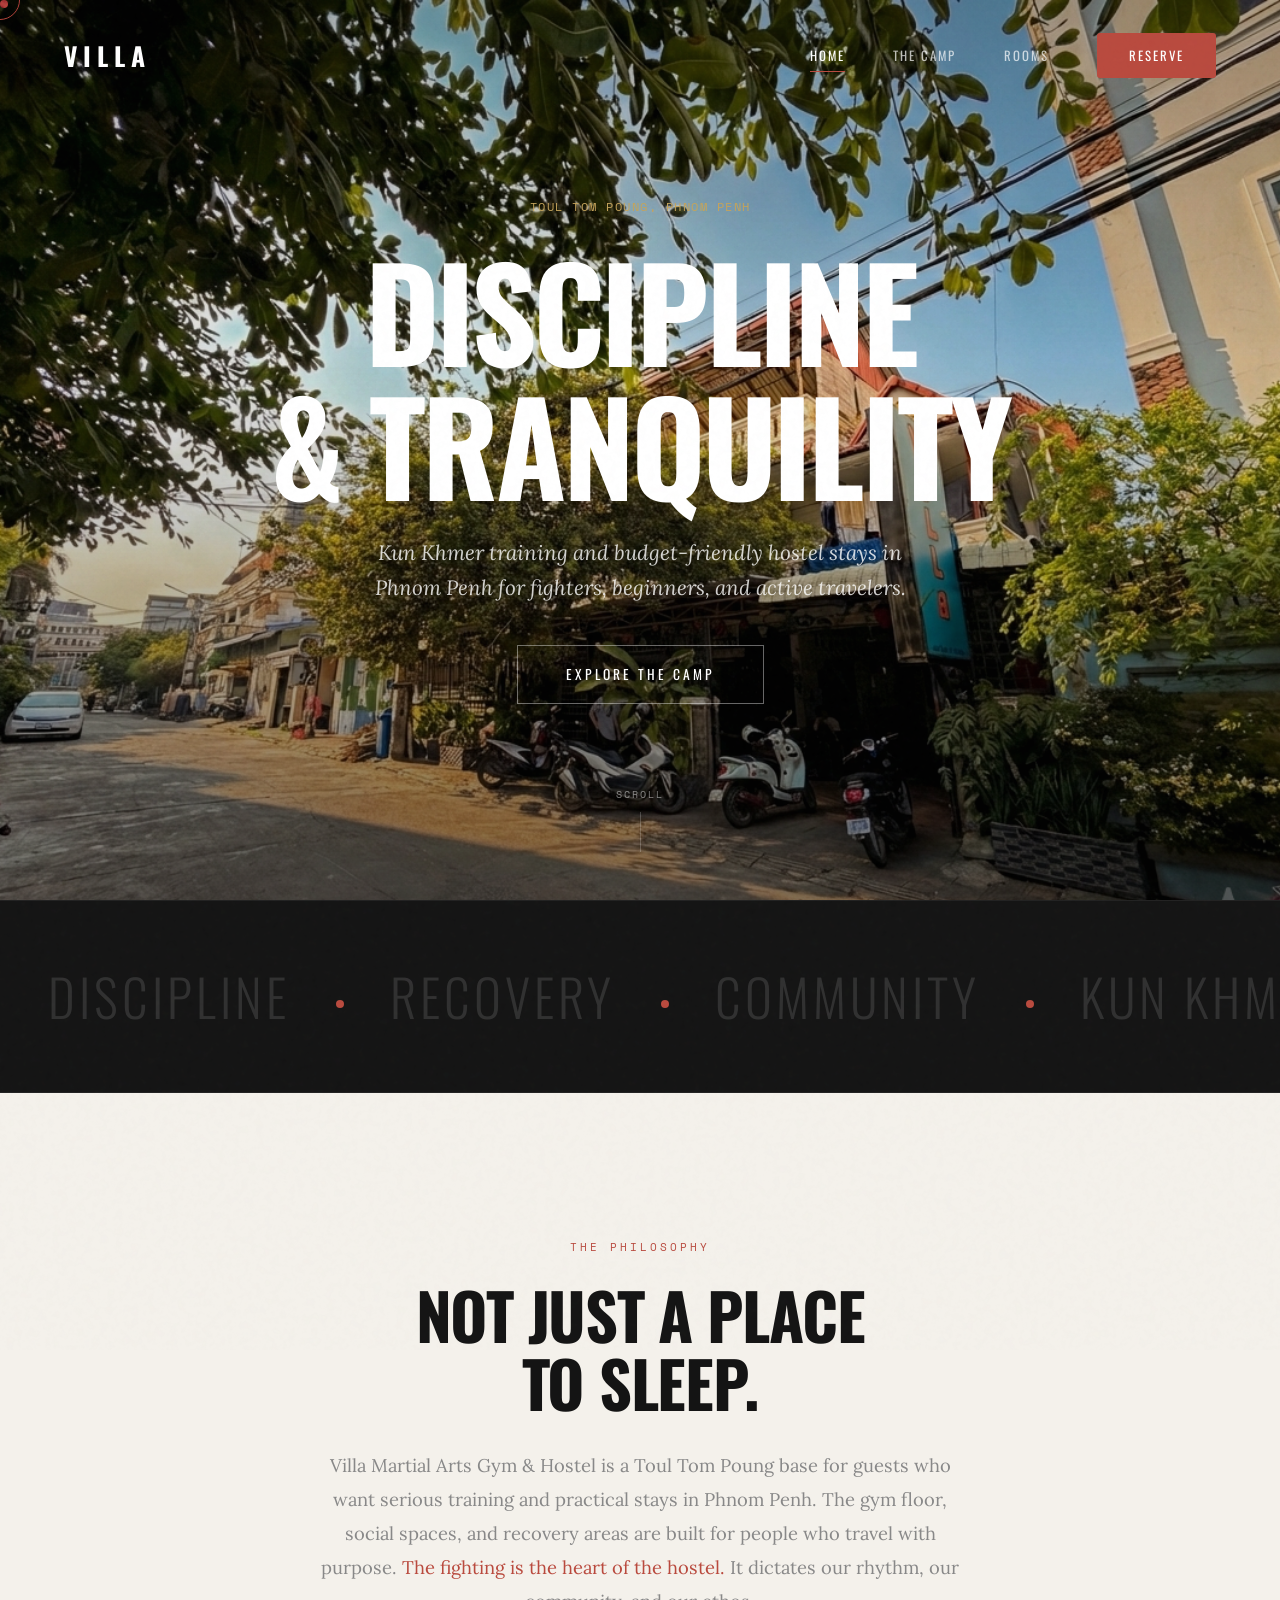
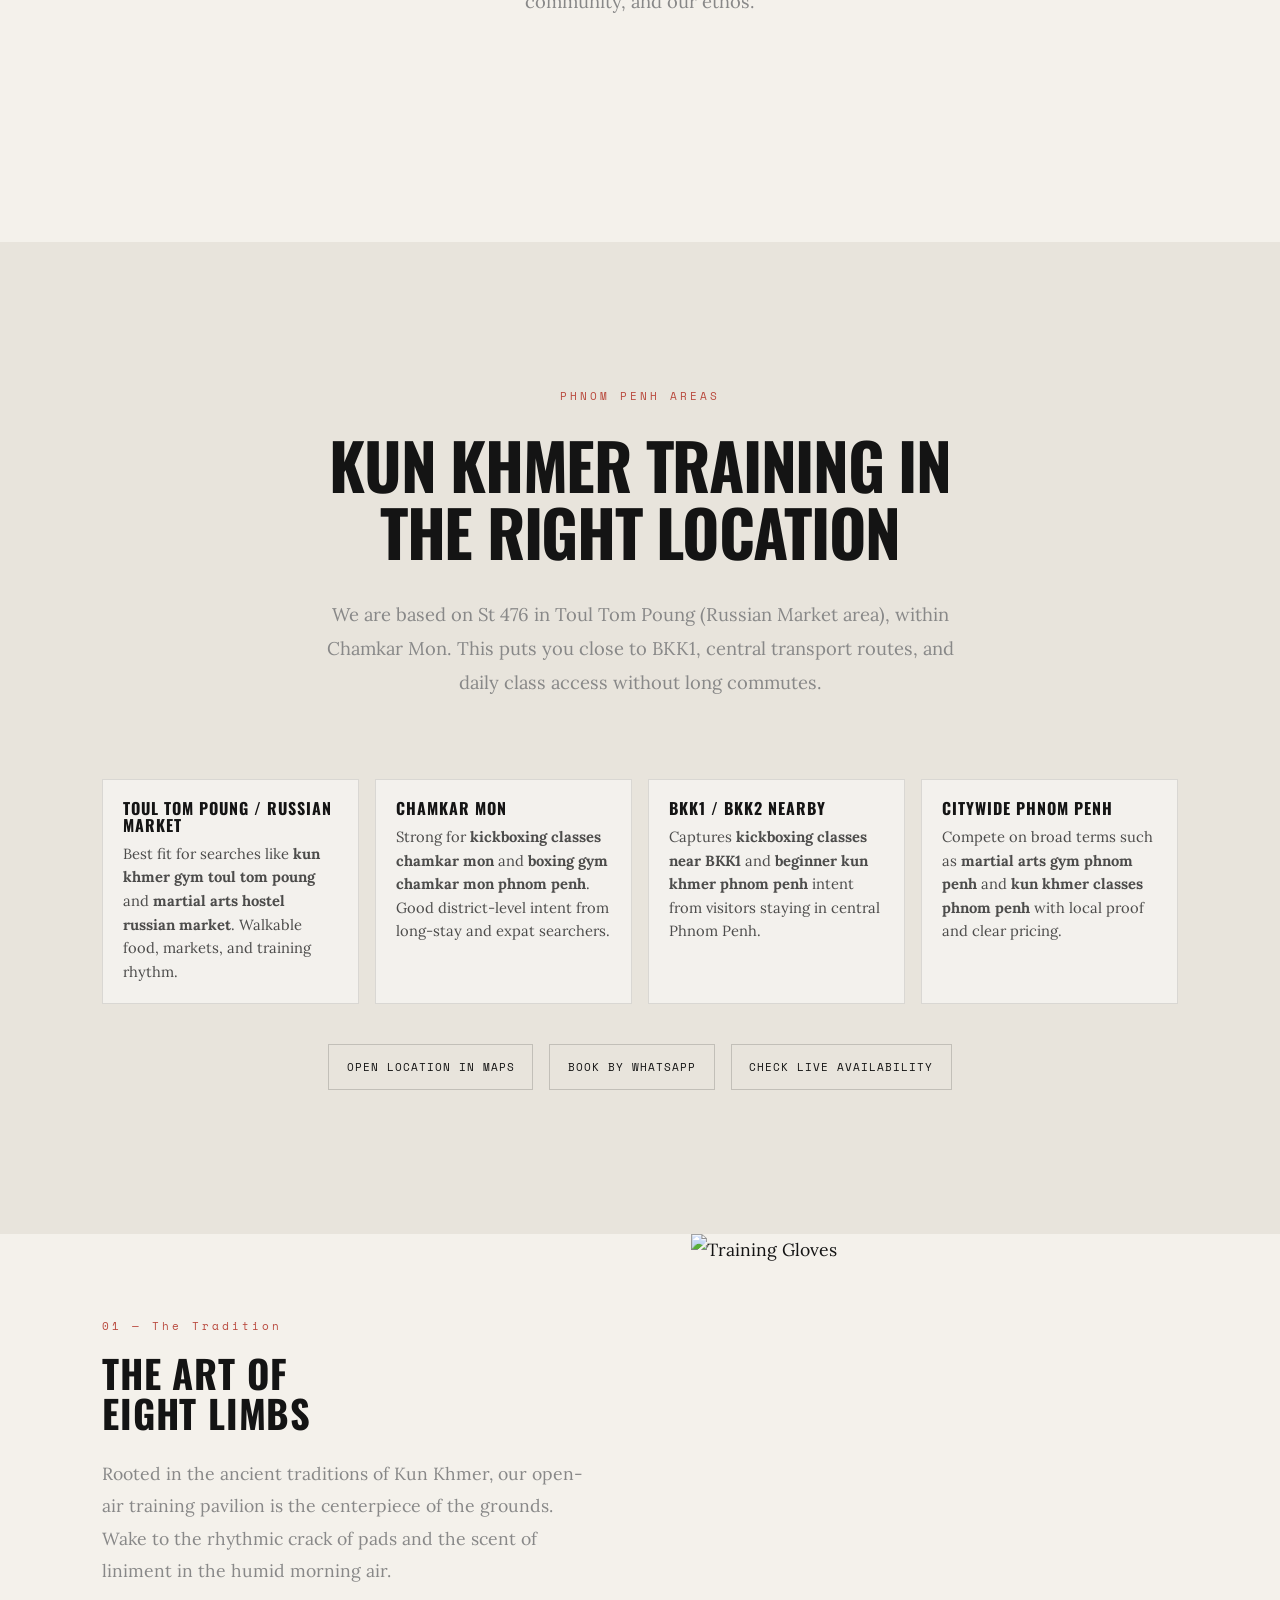
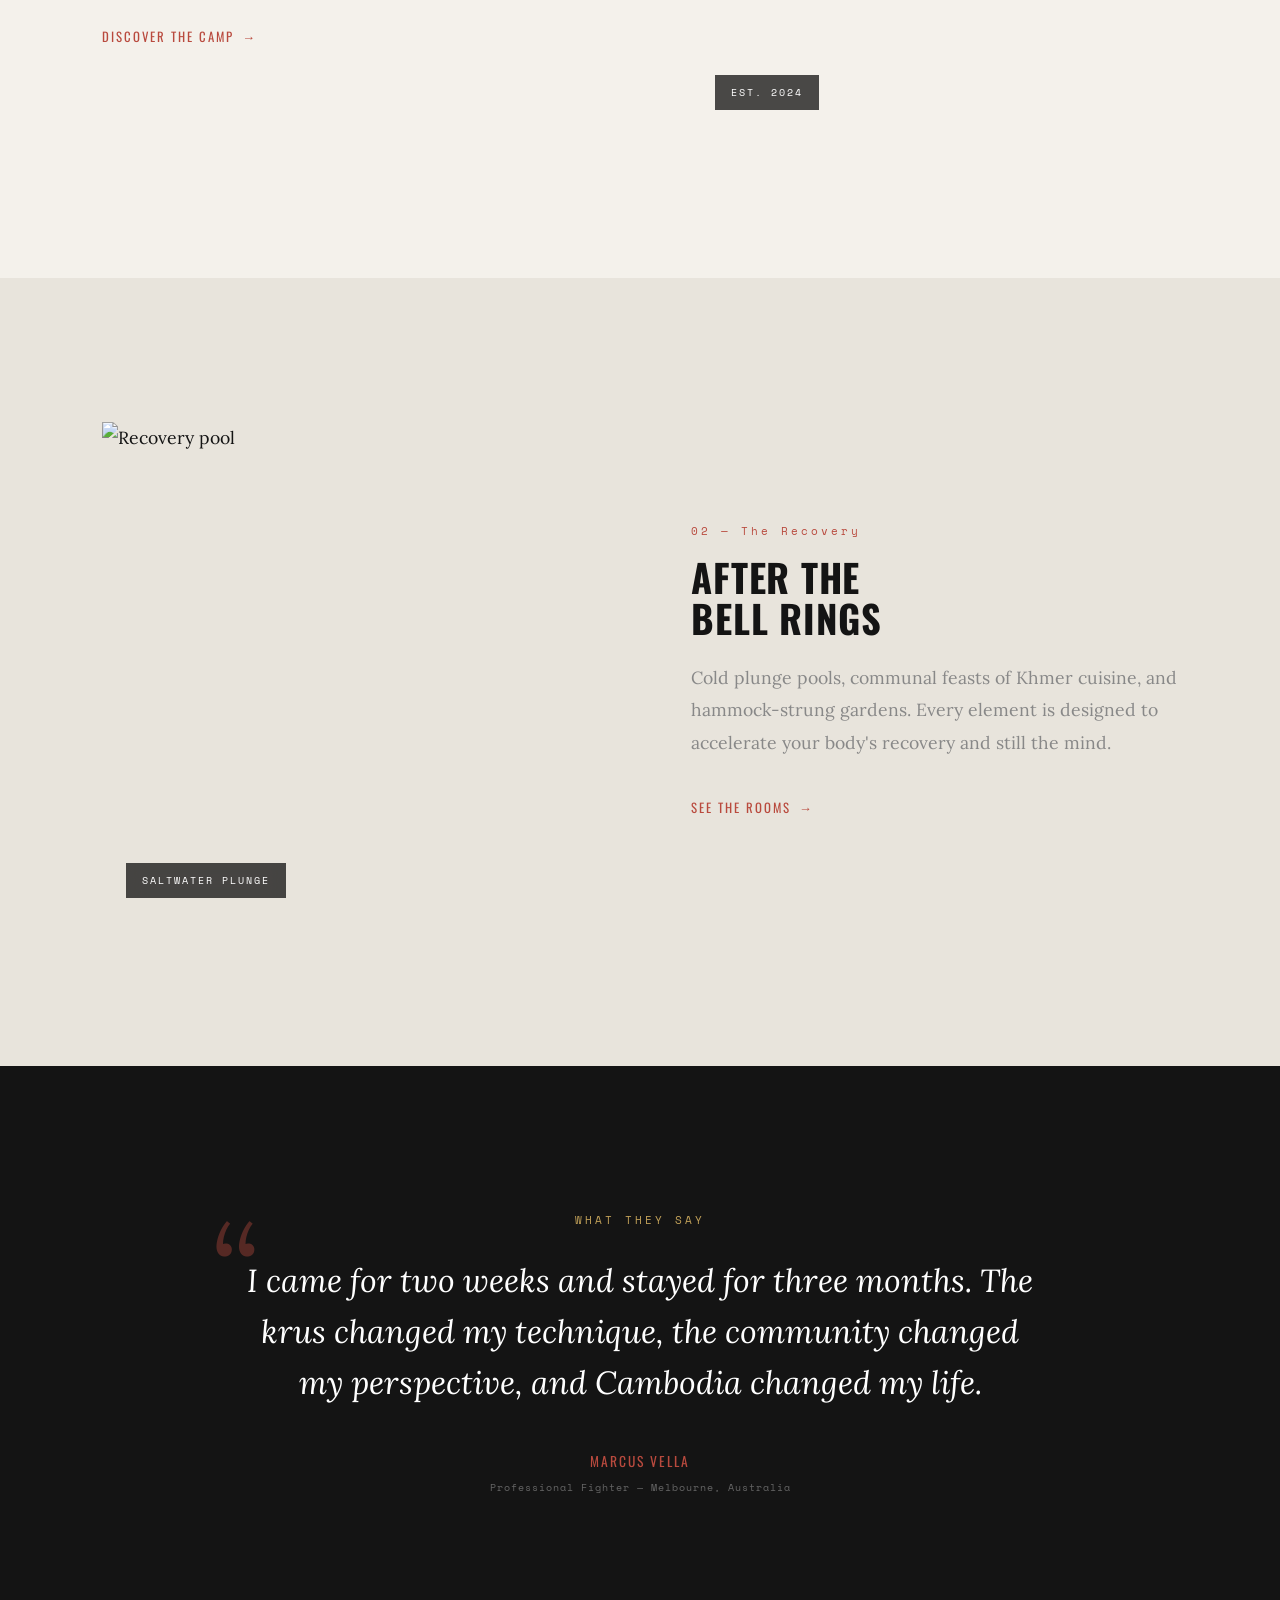
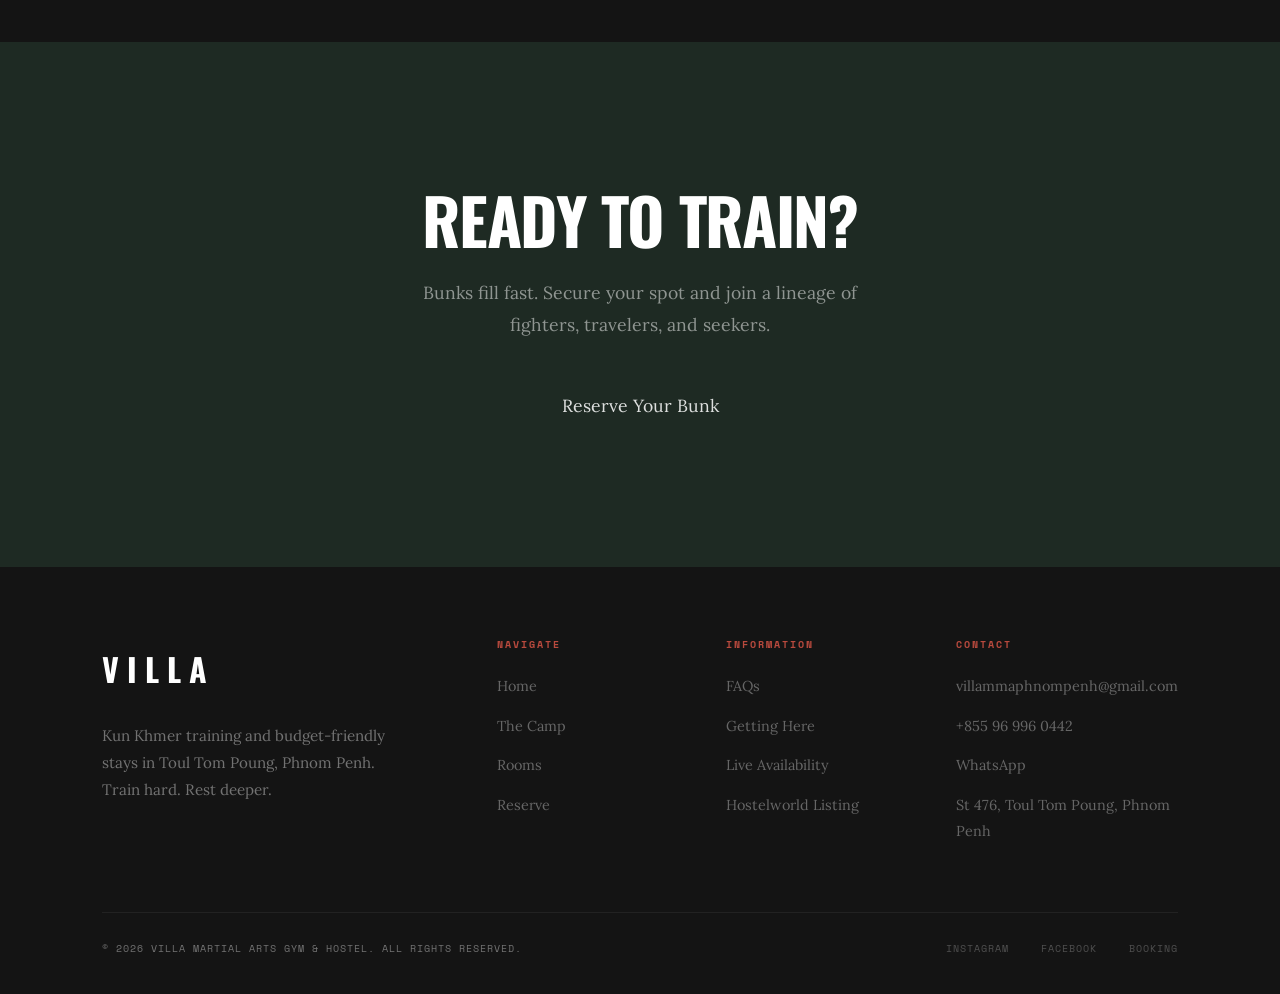
==== commit 9cf53c39: "feat: add local SEO targeting for phnom penh rankings" ====
--- a/index.html
+++ b/index.html
@@ -3,11 +3,107 @@
 <head>
     <meta charset="UTF-8">
     <meta name="viewport" content="width=device-width, initial-scale=1.0">
-    <title>VILLA | Kun Khmer Sanctuary</title>
+    <title>Villa Martial Arts Gym & Hostel | Kun Khmer in Toul Tom Poung, Phnom Penh</title>
+    <meta name="description" content="Train Kun Khmer, kickboxing, and boxing in Toul Tom Poung, Phnom Penh. Villa Martial Arts Gym & Hostel offers beginner-friendly classes, fighter-focused sessions, and budget-friendly rooms near Russian Market.">
+    <meta name="robots" content="index, follow, max-image-preview:large">
+    <meta property="og:type" content="website">
+    <meta property="og:title" content="Villa Martial Arts Gym & Hostel | Kun Khmer in Phnom Penh">
+    <meta property="og:description" content="Kun Khmer classes and budget-friendly hostel stays in Toul Tom Poung, Phnom Penh.">
+    <meta property="og:image" content="IMG_9760.PNG">
+    <meta name="twitter:card" content="summary_large_image">
+    <meta name="twitter:title" content="Villa Martial Arts Gym & Hostel | Kun Khmer in Phnom Penh">
+    <meta name="twitter:description" content="Train Kun Khmer and stay in Toul Tom Poung, Phnom Penh.">
+    <meta name="twitter:image" content="IMG_9760.PNG">
 
     <link rel="preconnect" href="https://fonts.googleapis.com">
     <link rel="preconnect" href="https://fonts.gstatic.com" crossorigin>
     <link href="https://fonts.googleapis.com/css2?family=Lora:ital,wght@0,400;0,500;1,400&family=Oswald:wght@300;400;500;700&family=Space+Mono&display=swap" rel="stylesheet">
+    <script type="application/ld+json">
+    {
+      "@context": "https://schema.org",
+      "@type": "Hostel",
+      "name": "Villa Martial Arts Gym & Hostel",
+      "description": "Kun Khmer, boxing, and kickboxing focused hostel and training community in Toul Tom Poung, Phnom Penh.",
+      "telephone": "+855969960442",
+      "email": "villammaphnompenh@gmail.com",
+      "address": {
+        "@type": "PostalAddress",
+        "streetAddress": "St 476",
+        "addressLocality": "Phnom Penh",
+        "addressRegion": "Chamkar Mon",
+        "addressCountry": "KH"
+      },
+      "areaServed": [
+        "Toul Tom Poung",
+        "Chamkar Mon",
+        "BKK1",
+        "Phnom Penh"
+      ],
+      "amenityFeature": [
+        {
+          "@type": "LocationFeatureSpecification",
+          "name": "Kun Khmer classes",
+          "value": true
+        },
+        {
+          "@type": "LocationFeatureSpecification",
+          "name": "Kickboxing classes",
+          "value": true
+        },
+        {
+          "@type": "LocationFeatureSpecification",
+          "name": "Budget hostel rooms",
+          "value": true
+        }
+      ],
+      "sameAs": [
+        "https://www.instagram.com/villa_martial_arts/",
+        "https://www.facebook.com/villamartialartsphnompenh/",
+        "https://www.booking.com/hotel/kh/villa-martial-arts.html",
+        "https://www.hostelworld.com/hostels/p/322300/villa-martial-arts-gym-and-hostel/"
+      ]
+    }
+    </script>
+    <script type="application/ld+json">
+    {
+      "@context": "https://schema.org",
+      "@type": "FAQPage",
+      "mainEntity": [
+        {
+          "@type": "Question",
+          "name": "Where is Villa Martial Arts Gym & Hostel located in Phnom Penh?",
+          "acceptedAnswer": {
+            "@type": "Answer",
+            "text": "Villa Martial Arts Gym & Hostel is in Toul Tom Poung on St 476, Phnom Penh, Cambodia."
+          }
+        },
+        {
+          "@type": "Question",
+          "name": "Do you offer beginner-friendly Kun Khmer and kickboxing classes?",
+          "acceptedAnswer": {
+            "@type": "Answer",
+            "text": "Yes. We run all-level group sessions and beginner-friendly classes, alongside fighter-focused training blocks."
+          }
+        },
+        {
+          "@type": "Question",
+          "name": "How much are rooms at Villa Martial Arts Gym & Hostel?",
+          "acceptedAnswer": {
+            "@type": "Answer",
+            "text": "Typical rates start from around 6 USD for dorm options and around 15 USD for private rooms, depending on dates and availability."
+          }
+        },
+        {
+          "@type": "Question",
+          "name": "How do I book a class or room?",
+          "acceptedAnswer": {
+            "@type": "Answer",
+            "text": "You can request booking through our reservation form or message us directly via WhatsApp at +855969960442."
+          }
+        }
+      ]
+    }
+    </script>
 
     <style>
         :root {
@@ -748,6 +844,85 @@
         .legend-dot.pro { background: var(--clay); }
         .legend-dot.all { background: rgba(255,255,255,0.85); }
         .legend-dot.special { background: var(--gold); }
+
+        /* --- LOCAL SEO BLOCKS --- */
+        .area-grid {
+            display: grid;
+            grid-template-columns: repeat(auto-fit, minmax(220px, 1fr));
+            gap: 1rem;
+            max-width: 1100px;
+            margin: 2.5rem auto 0;
+        }
+
+        .area-card {
+            border: 1px solid var(--border);
+            background: rgba(255,255,255,0.5);
+            padding: 1.25rem;
+            text-align: left;
+        }
+
+        .area-card h3 {
+            font-size: 1rem;
+            letter-spacing: 1px;
+            margin-bottom: 0.5rem;
+        }
+
+        .area-card p {
+            font-size: 0.92rem;
+            line-height: 1.6;
+            color: rgba(20,20,20,0.75);
+        }
+
+        .local-cta-row {
+            margin-top: 2.5rem;
+            display: flex;
+            gap: 1rem;
+            justify-content: center;
+            flex-wrap: wrap;
+        }
+
+        .local-cta-row a {
+            border: 1px solid rgba(26,26,26,0.18);
+            padding: 0.75rem 1.1rem;
+            font-family: 'Space Mono', monospace;
+            font-size: 0.68rem;
+            letter-spacing: 1px;
+            text-transform: uppercase;
+            transition: background 0.3s ease, color 0.3s ease;
+        }
+
+        .local-cta-row a:hover {
+            background: var(--charcoal);
+            color: white;
+        }
+
+        .faq-grid {
+            max-width: 1000px;
+            margin: 0 auto;
+            display: grid;
+            grid-template-columns: repeat(auto-fit, minmax(260px, 1fr));
+            gap: 1rem;
+        }
+
+        .faq-item {
+            border: 1px solid rgba(255,255,255,0.08);
+            background: rgba(255,255,255,0.02);
+            padding: 1.3rem;
+            text-align: left;
+        }
+
+        .faq-item h3 {
+            font-size: 0.9rem;
+            letter-spacing: 1px;
+            margin-bottom: 0.7rem;
+            color: white;
+        }
+
+        .faq-item p {
+            font-size: 0.9rem;
+            color: rgba(255,255,255,0.6);
+            line-height: 1.7;
+        }
 
         /* --- ROOM CARDS --- */
         .rooms-grid {
@@ -1214,9 +1389,9 @@
             <div class="hero-overlay"></div>
             <div class="hero-content">
                 <div class="reveal">
-                    <p class="mono" style="color: var(--gold); margin-bottom: 1.5rem;">Siem Reap, Cambodia</p>
+                    <p class="mono" style="color: var(--gold); margin-bottom: 1.5rem;">Toul Tom Poung, Phnom Penh</p>
                     <h1>DISCIPLINE<br>&amp; TRANQUILITY</h1>
-                    <p class="subtitle">A boutique sanctuary built around the beating heart of an authentic Cambodian Kun Khmer camp.</p>
+                    <p class="subtitle">Kun Khmer training and budget-friendly hostel stays in Phnom Penh for fighters, beginners, and active travelers.</p>
                     <a class="hero-cta" onclick="navigate('camp')">Explore the Camp</a>
                 </div>
             </div>
@@ -1239,8 +1414,39 @@
             <span class="section-label reveal">The Philosophy</span>
             <h2 class="section-title reveal d1">NOT JUST A PLACE<br>TO SLEEP.</h2>
             <p class="section-intro reveal d2">
-                Nestled in the lush Cambodian tropics, Villa is a refuge for those who travel with purpose. The saltwater pools and woven hammocks are a reward for the work put in on the mats. <span class="accent">The fighting is the heart of the hostel.</span> It dictates our rhythm, our community, and our ethos.
+                Villa Martial Arts Gym &amp; Hostel is a Toul Tom Poung base for guests who want serious training and practical stays in Phnom Penh. The gym floor, social spaces, and recovery areas are built for people who travel with purpose. <span class="accent">The fighting is the heart of the hostel.</span> It dictates our rhythm, our community, and our ethos.
             </p>
+        </section>
+
+        <section class="section bg-linen-dark text-center" id="phnom-penh-location">
+            <span class="section-label reveal">Phnom Penh Areas</span>
+            <h2 class="section-title reveal d1">KUN KHMER TRAINING IN<br>THE RIGHT LOCATION</h2>
+            <p class="section-intro reveal d2">
+                We are based on St 476 in Toul Tom Poung (Russian Market area), within Chamkar Mon. This puts you close to BKK1, central transport routes, and daily class access without long commutes.
+            </p>
+            <div class="area-grid">
+                <article class="area-card reveal d1">
+                    <h3>Toul Tom Poung / Russian Market</h3>
+                    <p>Best fit for searches like <strong>kun khmer gym toul tom poung</strong> and <strong>martial arts hostel russian market</strong>. Walkable food, markets, and training rhythm.</p>
+                </article>
+                <article class="area-card reveal d2">
+                    <h3>Chamkar Mon</h3>
+                    <p>Strong for <strong>kickboxing classes chamkar mon</strong> and <strong>boxing gym chamkar mon phnom penh</strong>. Good district-level intent from long-stay and expat searchers.</p>
+                </article>
+                <article class="area-card reveal d3">
+                    <h3>BKK1 / BKK2 Nearby</h3>
+                    <p>Captures <strong>kickboxing classes near BKK1</strong> and <strong>beginner kun khmer phnom penh</strong> intent from visitors staying in central Phnom Penh.</p>
+                </article>
+                <article class="area-card reveal d4">
+                    <h3>Citywide Phnom Penh</h3>
+                    <p>Compete on broad terms such as <strong>martial arts gym phnom penh</strong> and <strong>kun khmer classes phnom penh</strong> with local proof and clear pricing.</p>
+                </article>
+            </div>
+            <div class="local-cta-row reveal d4">
+                <a href="https://maps.google.com/?q=St+476+Phnom+Penh+Cambodia" target="_blank" rel="noopener">Open Location in Maps</a>
+                <a href="https://wa.me/855969960442" target="_blank" rel="noopener">Book by WhatsApp</a>
+                <a href="https://www.booking.com/hotel/kh/villa-martial-arts.html" target="_blank" rel="noopener">Check Live Availability</a>
+            </div>
         </section>
 
         <!-- SPLIT: ART OF EIGHT LIMBS -->
@@ -1530,7 +1736,7 @@
                         <div class="room-card-name">The Fighter's Bunk</div>
                         <div class="room-card-desc">Clean, communal living. Locker storage, shared bathroom, and the camaraderie of fellow travelers.</div>
                         <div class="room-card-footer">
-                            <div class="room-price">$18 <span>/ night</span></div>
+                            <div class="room-price">$6 <span>/ night from</span></div>
                             <div class="room-features">
                                 <span class="room-feat">A/C</span>
                                 <span class="room-feat">Locker</span>
@@ -1548,7 +1754,7 @@
                         <div class="room-card-name">Concrete Suite</div>
                         <div class="room-card-desc">Private en-suite with polished concrete floors, rain shower, and a writing desk facing the garden.</div>
                         <div class="room-card-footer">
-                            <div class="room-price">$55 <span>/ night</span></div>
+                            <div class="room-price">$15 <span>/ night from</span></div>
                             <div class="room-features">
                                 <span class="room-feat">En-suite</span>
                                 <span class="room-feat">Garden</span>
@@ -1562,14 +1768,14 @@
                         <img class="room-card-img" src="https://images.unsplash.com/photo-1582719508461-905c673771fd?auto=format&fit=crop&w=800&q=80" alt="Pavilion Suite">
                     </div>
                     <div class="room-card-body">
-                        <div class="room-card-type">Premium &mdash; King</div>
-                        <div class="room-card-name">Pavilion Master Suite</div>
-                        <div class="room-card-desc">Our finest room. Private terrace overlooking the training pavilion, outdoor soaking tub, and king teak bed.</div>
+                        <div class="room-card-type">Private &mdash; Triple</div>
+                        <div class="room-card-name">Pavilion Triple</div>
+                        <div class="room-card-desc">Flexible private setup for small groups. Quiet nights, easy gym access, and practical comfort for active travelers.</div>
                         <div class="room-card-footer">
-                            <div class="room-price">$120 <span>/ night</span></div>
+                            <div class="room-price">$16 <span>/ night from</span></div>
                             <div class="room-features">
                                 <span class="room-feat">Terrace</span>
-                                <span class="room-feat">Soaking Tub</span>
+                                <span class="room-feat">Fan</span>
                             </div>
                         </div>
                     </div>
@@ -1616,8 +1822,8 @@
                         <h3>RESERVATION<br>REQUEST</h3>
                     </div>
                     <div class="mono" style="text-align: right; color: var(--text-light); line-height: 2;">
-                        Min. 14 Night Stay<br>
-                        Response within 48hrs
+                        Typical rates from $6<br>
+                        Response within 24hrs
                     </div>
                 </div>
 
@@ -1665,9 +1871,9 @@
                             <label>Accommodation</label>
                             <select required>
                                 <option value="" disabled selected>Select an option...</option>
-                                <option>The Fighter's Bunk (Shared) &mdash; $18/night</option>
-                                <option>Private Concrete Suite &mdash; $55/night</option>
-                                <option>The Pavilion Master Suite &mdash; $120/night</option>
+                                <option>The Fighter's Bunk (Shared) &mdash; from $6/night</option>
+                                <option>Private Concrete Suite &mdash; from $15/night</option>
+                                <option>Pavilion Triple &mdash; from $16/night</option>
                             </select>
                         </div>
                     </div>
@@ -1690,6 +1896,29 @@
             </div>
         </section>
 
+        <section class="section bg-dark text-center" id="local-faq">
+            <span class="section-label reveal" style="color: var(--gold);">Local Questions</span>
+            <h2 class="section-title reveal d1" style="color: white; margin-bottom: 3rem;">PHNOM PENH FAQ</h2>
+            <div class="faq-grid">
+                <article class="faq-item reveal d1">
+                    <h3>WHERE IS VILLA MARTIAL ARTS GYM &amp; HOSTEL?</h3>
+                    <p>We are located on St 476 in Toul Tom Poung, Chamkar Mon, Phnom Penh. You are close to Russian Market and short rides from BKK1.</p>
+                </article>
+                <article class="faq-item reveal d2">
+                    <h3>ARE KUN KHMER CLASSES BEGINNER FRIENDLY?</h3>
+                    <p>Yes. We run all-level sessions for beginners, intermediate guests, and fighter-focused blocks with technical coaching.</p>
+                </article>
+                <article class="faq-item reveal d3">
+                    <h3>HOW MUCH DOES A STAY COST?</h3>
+                    <p>Rates commonly start around $6 for dorm options and around $15 for private rooms, depending on dates and availability.</p>
+                </article>
+                <article class="faq-item reveal d4">
+                    <h3>HOW CAN I BOOK FASTEST?</h3>
+                    <p>Use the form on this page or WhatsApp us directly at +855 96 996 0442 for fastest confirmation and class availability.</p>
+                </article>
+            </div>
+        </section>
+
     </main>
 
 
@@ -1698,7 +1927,7 @@
         <div class="footer-top">
             <div class="footer-brand">
                 <span class="logo" style="color: white;">VILLA</span>
-                <p>A boutique Kun Khmer training sanctuary in the heart of Cambodia. Train hard. Rest deeper.</p>
+                <p>Kun Khmer training and budget-friendly stays in Toul Tom Poung, Phnom Penh. Train hard. Rest deeper.</p>
             </div>
             <div class="footer-col">
                 <h4>Navigate</h4>
@@ -1709,23 +1938,25 @@
             </div>
             <div class="footer-col">
                 <h4>Information</h4>
-                <a>FAQs</a>
-                <a>Visa Info</a>
-                <a>Getting Here</a>
-                <a>What to Bring</a>
+                <a onclick="navigate('reserve')" style="cursor:pointer;">FAQs</a>
+                <a href="https://maps.google.com/?q=St+476+Phnom+Penh+Cambodia" target="_blank" rel="noopener">Getting Here</a>
+                <a href="https://www.booking.com/hotel/kh/villa-martial-arts.html" target="_blank" rel="noopener">Live Availability</a>
+                <a href="https://www.hostelworld.com/hostels/p/322300/villa-martial-arts-gym-and-hostel/" target="_blank" rel="noopener">Hostelworld Listing</a>
             </div>
             <div class="footer-col">
                 <h4>Contact</h4>
-                <a>hello@villacambodia.com</a>
-                <a>Siem Reap, Cambodia</a>
+                <a href="mailto:villammaphnompenh@gmail.com">villammaphnompenh@gmail.com</a>
+                <a href="tel:+855969960442">+855 96 996 0442</a>
+                <a href="https://wa.me/855969960442" target="_blank" rel="noopener">WhatsApp</a>
+                <a href="https://maps.google.com/?q=St+476+Phnom+Penh+Cambodia" target="_blank" rel="noopener">St 476, Toul Tom Poung, Phnom Penh</a>
             </div>
         </div>
         <div class="footer-bottom">
-            <span>&copy; 2025 Villa Kun Khmer. All rights reserved.</span>
+            <span>&copy; 2026 Villa Martial Arts Gym &amp; Hostel. All rights reserved.</span>
             <div class="footer-social">
-                <a>Instagram</a>
-                <a>YouTube</a>
-                <a>TikTok</a>
+                <a href="https://www.instagram.com/villa_martial_arts/" target="_blank" rel="noopener">Instagram</a>
+                <a href="https://www.facebook.com/villamartialartsphnompenh/" target="_blank" rel="noopener">Facebook</a>
+                <a href="https://www.booking.com/hotel/kh/villa-martial-arts.html" target="_blank" rel="noopener">Booking</a>
             </div>
         </div>
     </footer>
@@ -1762,7 +1993,7 @@
         animateRing();
 
         // Hover effect on interactive elements
-        document.querySelectorAll('a, button, .room-card, .hscroll-item, .schedule-block').forEach(el => {
+        document.querySelectorAll('a, button, .room-card, .hscroll-item, .sched-cell').forEach(el => {
             el.addEventListener('mouseenter', () => ring.classList.add('hover'));
             el.addEventListener('mouseleave', () => ring.classList.remove('hover'));
         });
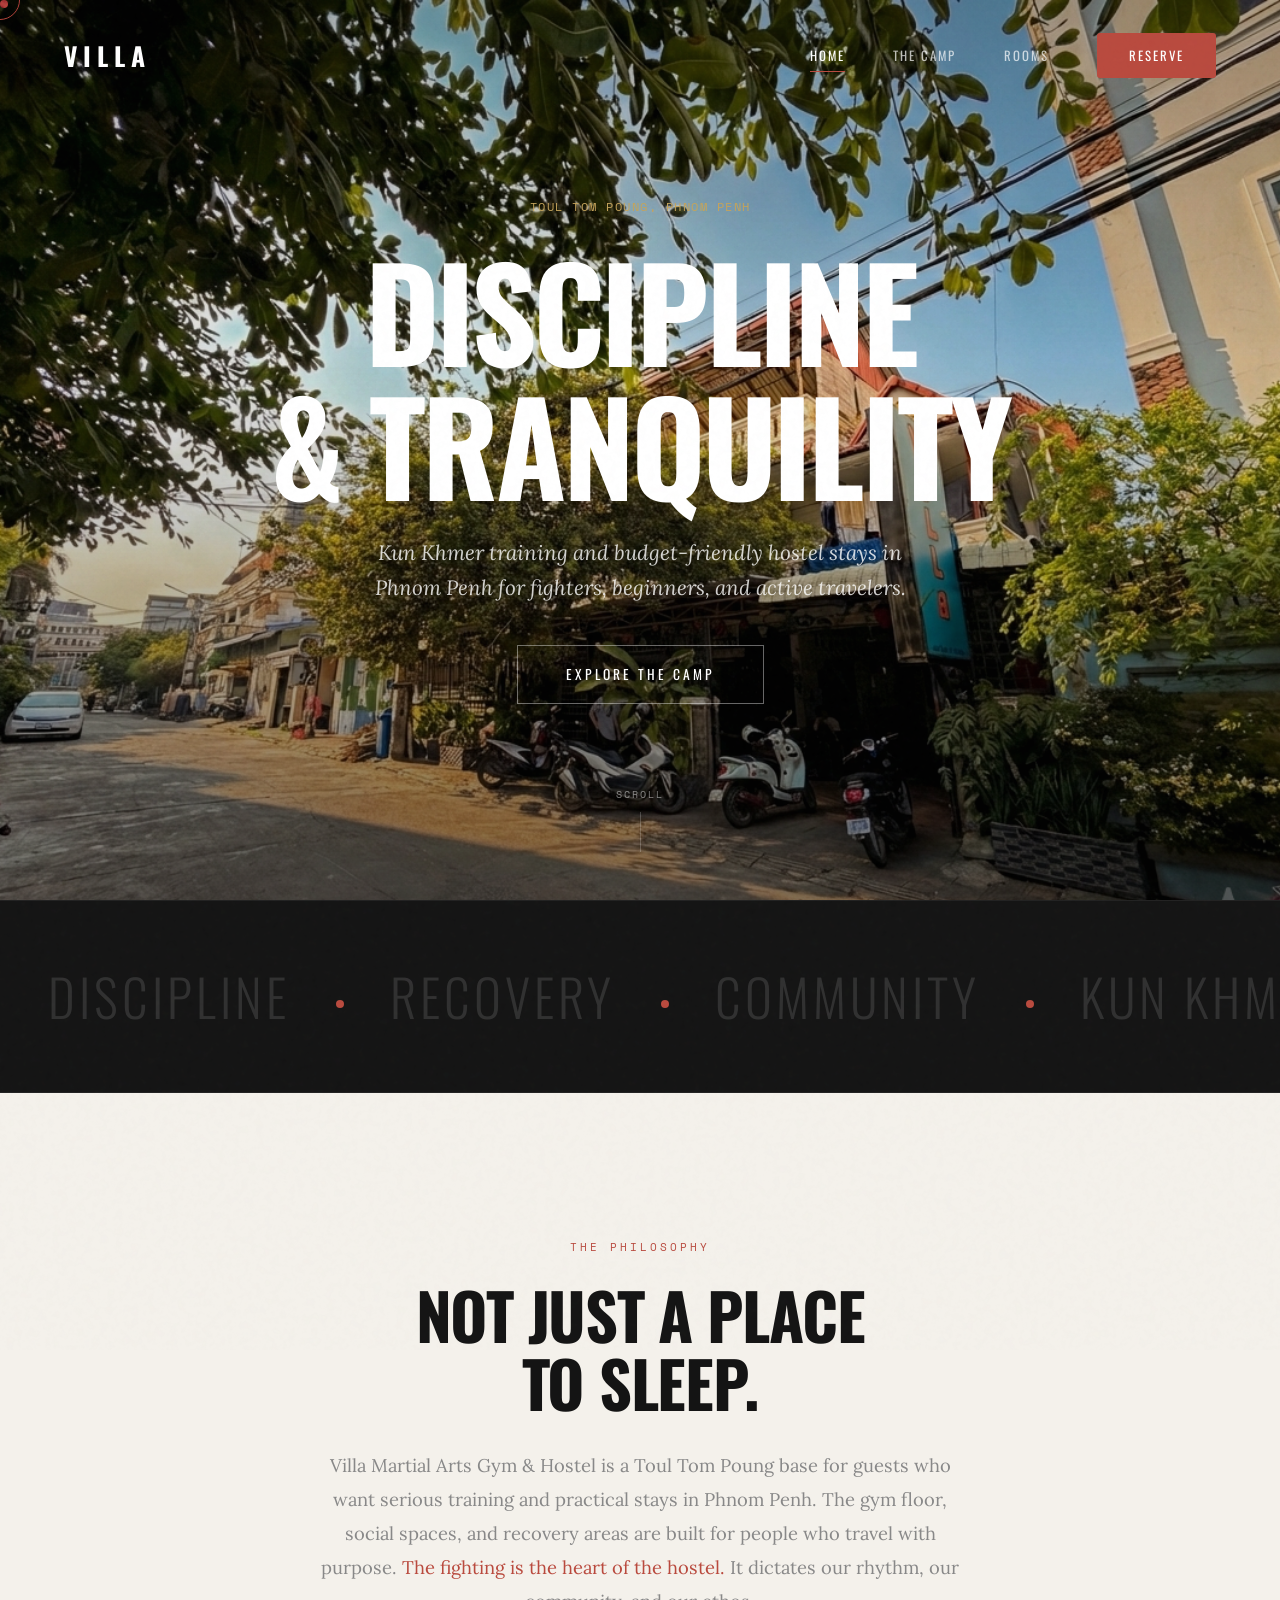
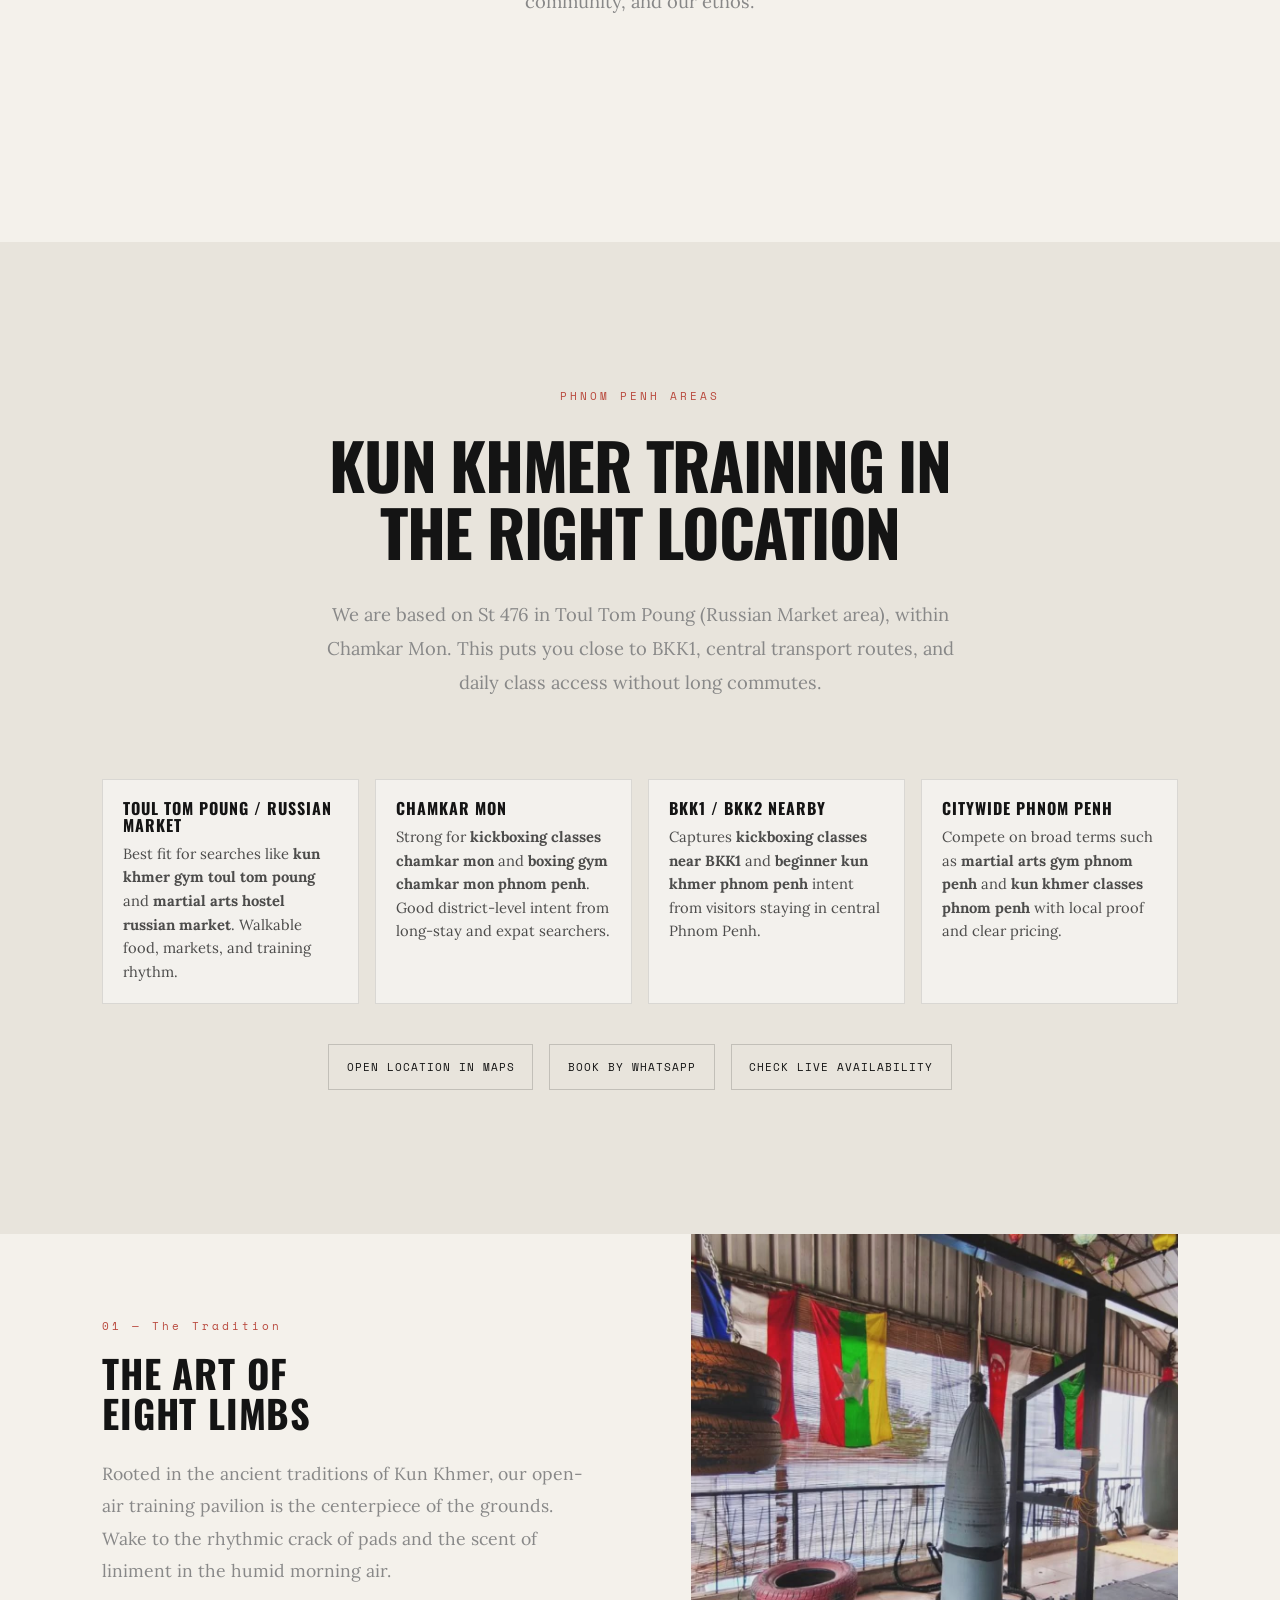
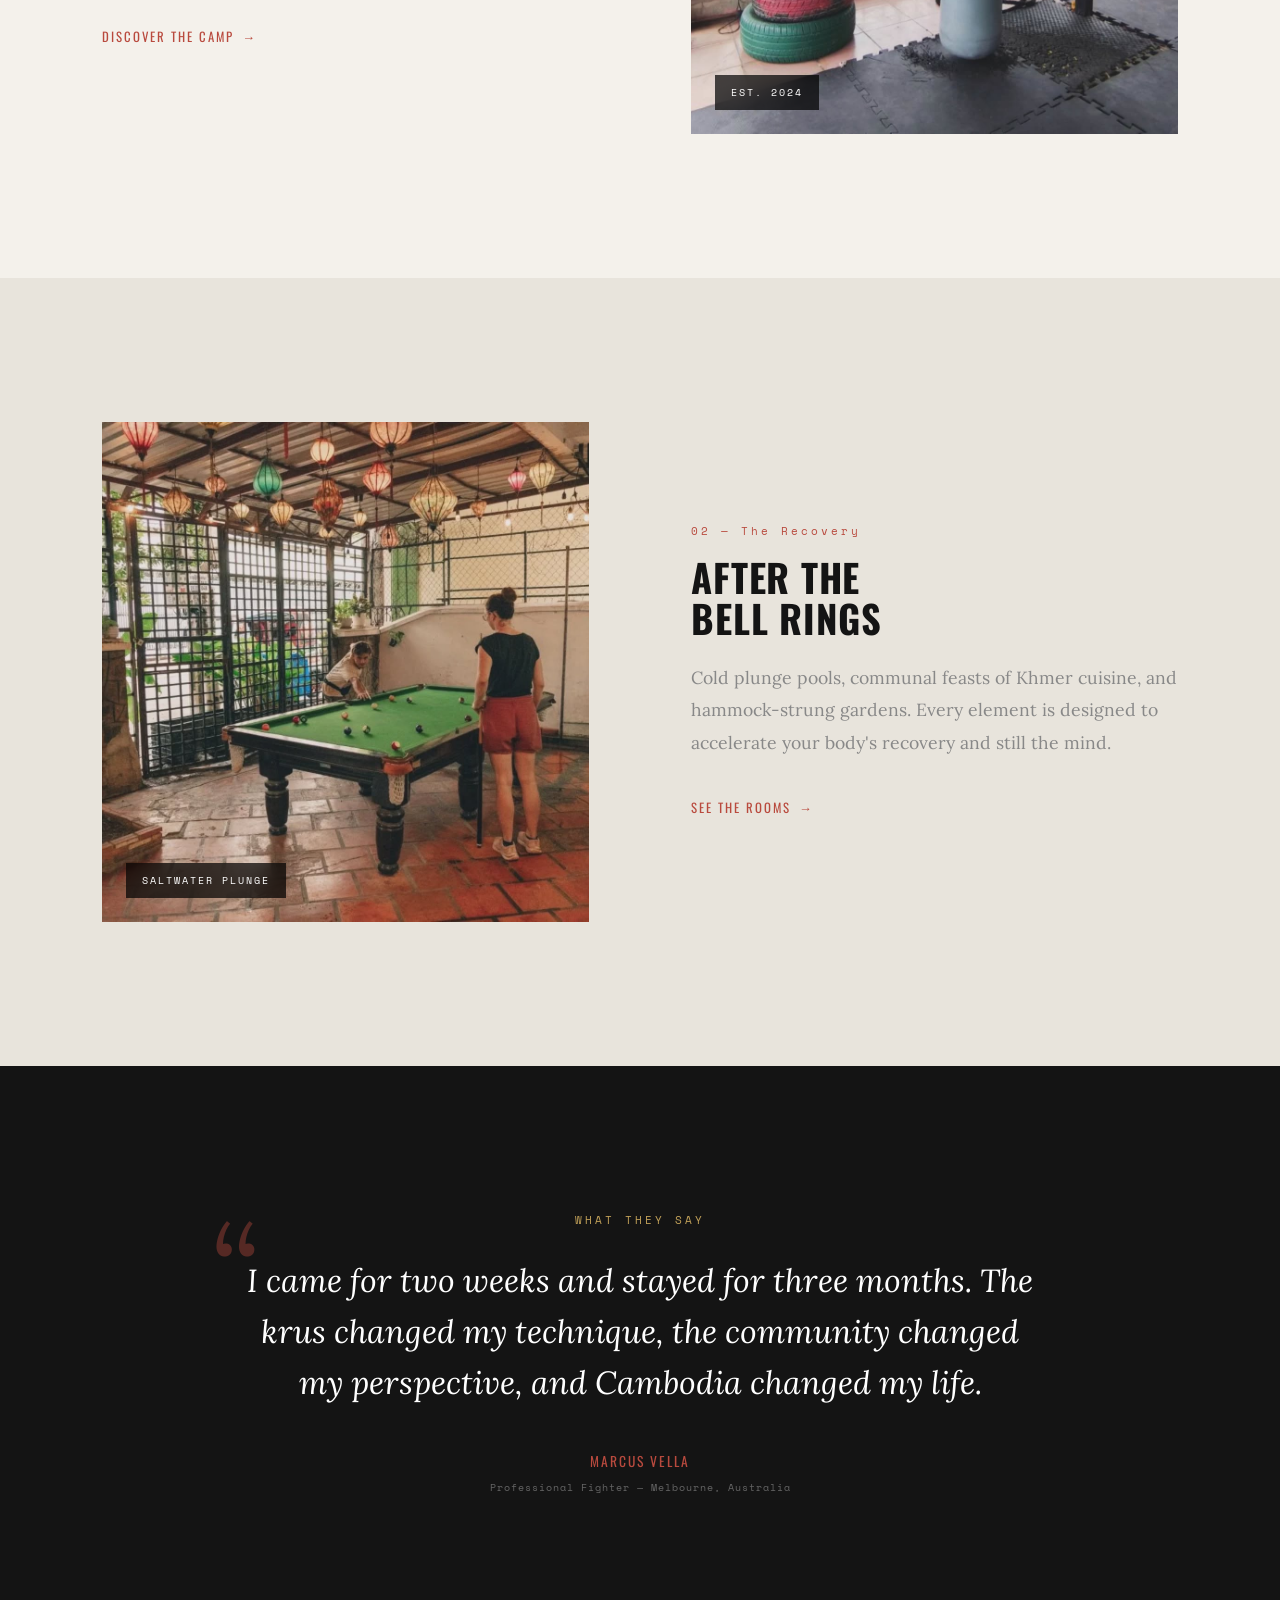
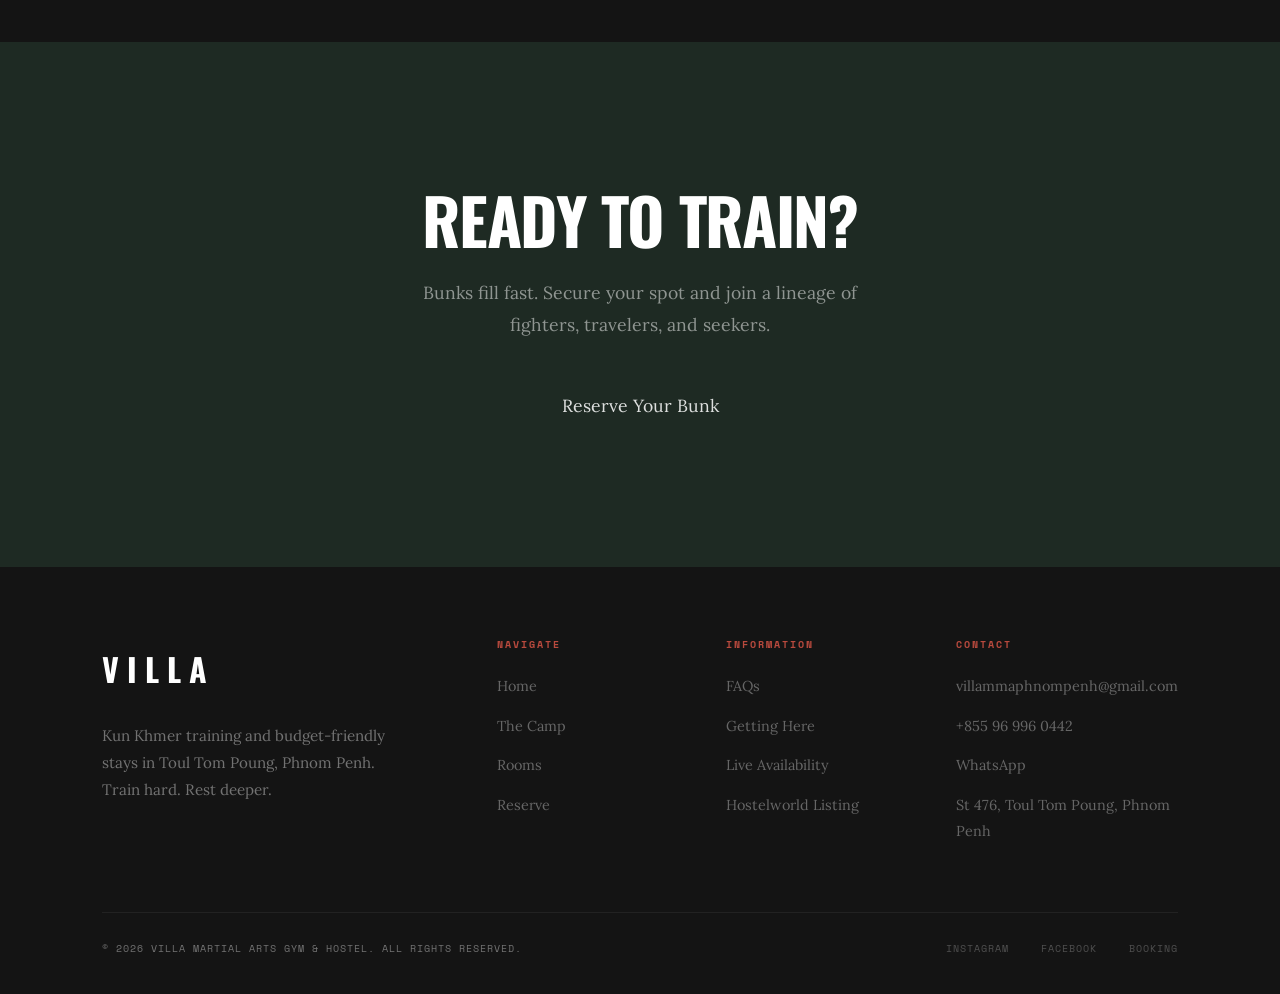
==== commit 6d505922: "feat: replace all stock photos with authentic villa imagery" ====
--- a/index.html
+++ b/index.html
@@ -1459,7 +1459,7 @@
                     <a class="text-link" onclick="navigate('camp')">Discover the camp <span class="text-link-arrow">&rarr;</span></a>
                 </div>
                 <div class="split-media reveal-right d2">
-                    <img src="https://images.unsplash.com/photo-1517438322307-e67111335449?auto=format&fit=crop&w=1000&q=80" alt="Training Gloves">
+                    <img src="boxinggymbag.jpg" alt="Heavy bags and flags in Villa training pavilion">
                     <div class="img-badge">Est. 2024</div>
                 </div>
             </div>
@@ -1475,7 +1475,7 @@
                     <a class="text-link" onclick="navigate('rooms')">See the rooms <span class="text-link-arrow">&rarr;</span></a>
                 </div>
                 <div class="split-media reveal-left d2">
-                    <img src="https://images.unsplash.com/photo-1540555700478-4be289fbecef?auto=format&fit=crop&w=1000&q=80" alt="Recovery pool">
+                    <img src="loungearea.jpg" alt="Villa lounge area with pool table and lanterns">
                     <div class="img-badge">Saltwater Plunge</div>
                 </div>
             </div>
@@ -1509,7 +1509,7 @@
     <main id="camp" class="page-view">
 
         <header class="hero hero-sub">
-            <div class="hero-bg" style="background-image: url('https://images.unsplash.com/photo-1509563268479-0f004cf3f58b?auto=format&fit=crop&w=2000&q=80');"></div>
+            <div class="hero-bg" style="background-image: url('figters from the gym.png');"></div>
             <div class="hero-overlay"></div>
             <div class="hero-content reveal">
                 <p class="mono" style="color: var(--gold); margin-bottom: 1rem;">Training &amp; Discipline</p>
@@ -1527,7 +1527,7 @@
                     <p>Our program is run by veteran Cambodian Krus who have fought in the stadiums of Phnom Penh. Whether you are a seasoned professional preparing for a bout, or a traveler pushing your limits, you will train side-by-side with local champions.</p>
                 </div>
                 <div class="split-media reveal-left d2">
-                    <img src="https://images.unsplash.com/photo-1591117207239-788bf8de6c3b?auto=format&fit=crop&w=1000&q=80" alt="Fighter in ring">
+                    <img src="fightersparring.png" alt="Fighters sparring in Villa pavilion">
                     <div class="img-badge">Phnom Penh Lineage</div>
                 </div>
             </div>
@@ -1681,20 +1681,28 @@
             </div>
             <div class="hscroll-track" id="hscroll-camp">
                 <div class="hscroll-item">
-                    <img src="https://images.unsplash.com/photo-1517438322307-e67111335449?auto=format&fit=crop&w=800&q=80" alt="Gloves">
-                    <div class="hscroll-caption"><h4>THE GLOVES</h4><p>Worn leather, earned respect.</p></div>
+                    <img src="boxinggymbag.jpg" alt="Heavy bags at Villa gym">
+                    <div class="hscroll-caption"><h4>THE BAGS</h4><p>Heavy bag rounds under Khmer flags.</p></div>
                 </div>
                 <div class="hscroll-item">
-                    <img src="https://images.unsplash.com/photo-1509563268479-0f004cf3f58b?auto=format&fit=crop&w=800&q=80" alt="Ring">
-                    <div class="hscroll-caption"><h4>THE RING</h4><p>Open air. No excuses.</p></div>
+                    <img src="fightersparring.png" alt="Sparring session at Villa Martial Arts">
+                    <div class="hscroll-caption"><h4>THE WORK</h4><p>Technical sparring, daily.</p></div>
                 </div>
                 <div class="hscroll-item">
-                    <img src="https://images.unsplash.com/photo-1591117207239-788bf8de6c3b?auto=format&fit=crop&w=800&q=80" alt="Sparring">
-                    <div class="hscroll-caption"><h4>THE WORK</h4><p>Technical sparring, daily.</p></div>
+                    <img src="figters from the gym.png" alt="Villa fighter group photo">
+                    <div class="hscroll-caption"><h4>THE TEAM</h4><p>Local fighters and visiting athletes.</p></div>
                 </div>
                 <div class="hscroll-item">
-                    <img src="https://images.unsplash.com/photo-1540555700478-4be289fbecef?auto=format&fit=crop&w=800&q=80" alt="Recovery">
-                    <div class="hscroll-caption"><h4>THE REWARD</h4><p>Cold plunge and stillness.</p></div>
+                    <img src="loungearea.jpg" alt="Villa lounge with pool table">
+                    <div class="hscroll-caption"><h4>THE LOUNGE</h4><p>Recovery and community between sessions.</p></div>
+                </div>
+                <div class="hscroll-item">
+                    <img src="privateroomactually.png" alt="Actual private room at Villa">
+                    <div class="hscroll-caption"><h4>THE ROOM</h4><p>Practical private comfort for longer stays.</p></div>
+                </div>
+                <div class="hscroll-item">
+                    <img src="staffatbar.png" alt="Villa bar area and staff">
+                    <div class="hscroll-caption"><h4>THE BAR</h4><p>Post-training meals, drinks, and support crew.</p></div>
                 </div>
             </div>
         </section>
@@ -1706,7 +1714,7 @@
     <main id="rooms" class="page-view">
 
         <header class="hero hero-sub">
-            <div class="hero-bg" style="background-image: url('https://images.unsplash.com/photo-1582719508461-905c673771fd?auto=format&fit=crop&w=2000&q=80');"></div>
+            <div class="hero-bg" style="background-image: url('privateroomactually.png');"></div>
             <div class="hero-overlay"></div>
             <div class="hero-content reveal">
                 <p class="mono" style="color: var(--gold); margin-bottom: 1rem;">Rest &amp; Recovery</p>
@@ -1729,7 +1737,7 @@
             <div class="rooms-grid">
                 <div class="room-card reveal d1" onclick="navigate('reserve')">
                     <div class="room-card-img-wrap">
-                        <img class="room-card-img" src="https://images.unsplash.com/photo-1555854877-bab0e564b8d5?auto=format&fit=crop&w=800&q=80" alt="Fighters Bunk">
+                        <img class="room-card-img" src="boxinggymbag.jpg" alt="Fighter's Bunk and training zone">
                     </div>
                     <div class="room-card-body">
                         <div class="room-card-type">Shared &mdash; 4 Beds</div>
@@ -1747,7 +1755,7 @@
 
                 <div class="room-card reveal d2" onclick="navigate('reserve')">
                     <div class="room-card-img-wrap">
-                        <img class="room-card-img" src="https://images.unsplash.com/photo-1505693416388-ac5ce068fe85?auto=format&fit=crop&w=800&q=80" alt="Concrete Suite">
+                        <img class="room-card-img" src="privateroomactually.png" alt="Actual private room at Villa">
                     </div>
                     <div class="room-card-body">
                         <div class="room-card-type">Private &mdash; Double</div>
@@ -1765,7 +1773,7 @@
 
                 <div class="room-card reveal d3" onclick="navigate('reserve')">
                     <div class="room-card-img-wrap">
-                        <img class="room-card-img" src="https://images.unsplash.com/photo-1582719508461-905c673771fd?auto=format&fit=crop&w=800&q=80" alt="Pavilion Suite">
+                        <img class="room-card-img" src="loungearea.jpg" alt="Pavilion suite and lounge ambience">
                     </div>
                     <div class="room-card-body">
                         <div class="room-card-type">Private &mdash; Triple</div>
@@ -1793,7 +1801,7 @@
                     <a class="text-link" onclick="navigate('reserve')">Book your stay <span class="text-link-arrow">&rarr;</span></a>
                 </div>
                 <div class="split-media reveal-right d2">
-                    <img src="https://images.unsplash.com/photo-1574269980076-477bf27cb220?auto=format&fit=crop&w=1000&q=80" alt="Villa Grounds">
+                    <img src="staffatbar.png" alt="Villa bar staff and amenities area">
                     <div class="img-badge">All Inclusive</div>
                 </div>
             </div>
@@ -1806,7 +1814,7 @@
     <main id="reserve" class="page-view">
 
         <header class="hero hero-sub">
-            <div class="hero-bg" style="background-image: url('https://images.unsplash.com/photo-1540555700478-4be289fbecef?auto=format&fit=crop&w=2000&q=80');"></div>
+            <div class="hero-bg" style="background-image: url('staffatbar.png');"></div>
             <div class="hero-overlay"></div>
             <div class="hero-content reveal">
                 <p class="mono" style="color: var(--gold); margin-bottom: 1rem;">Limited Availability</p>
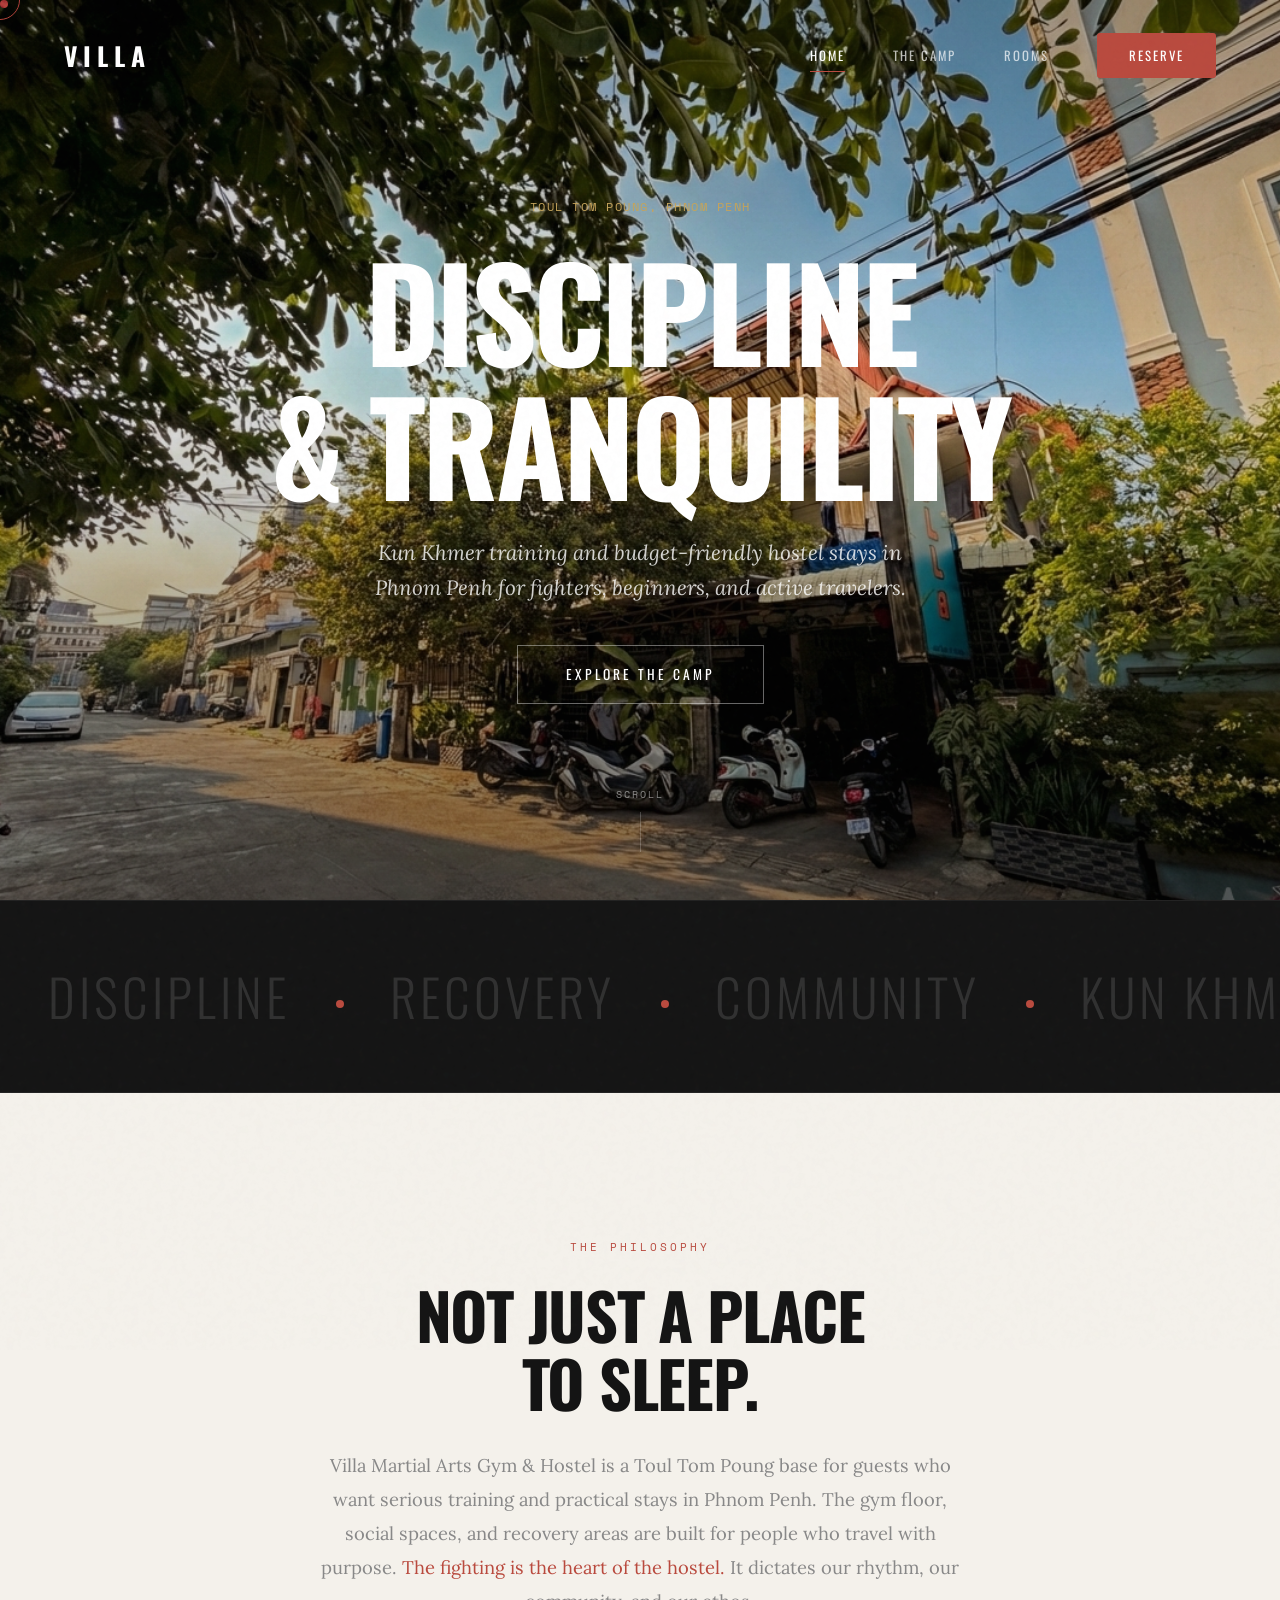
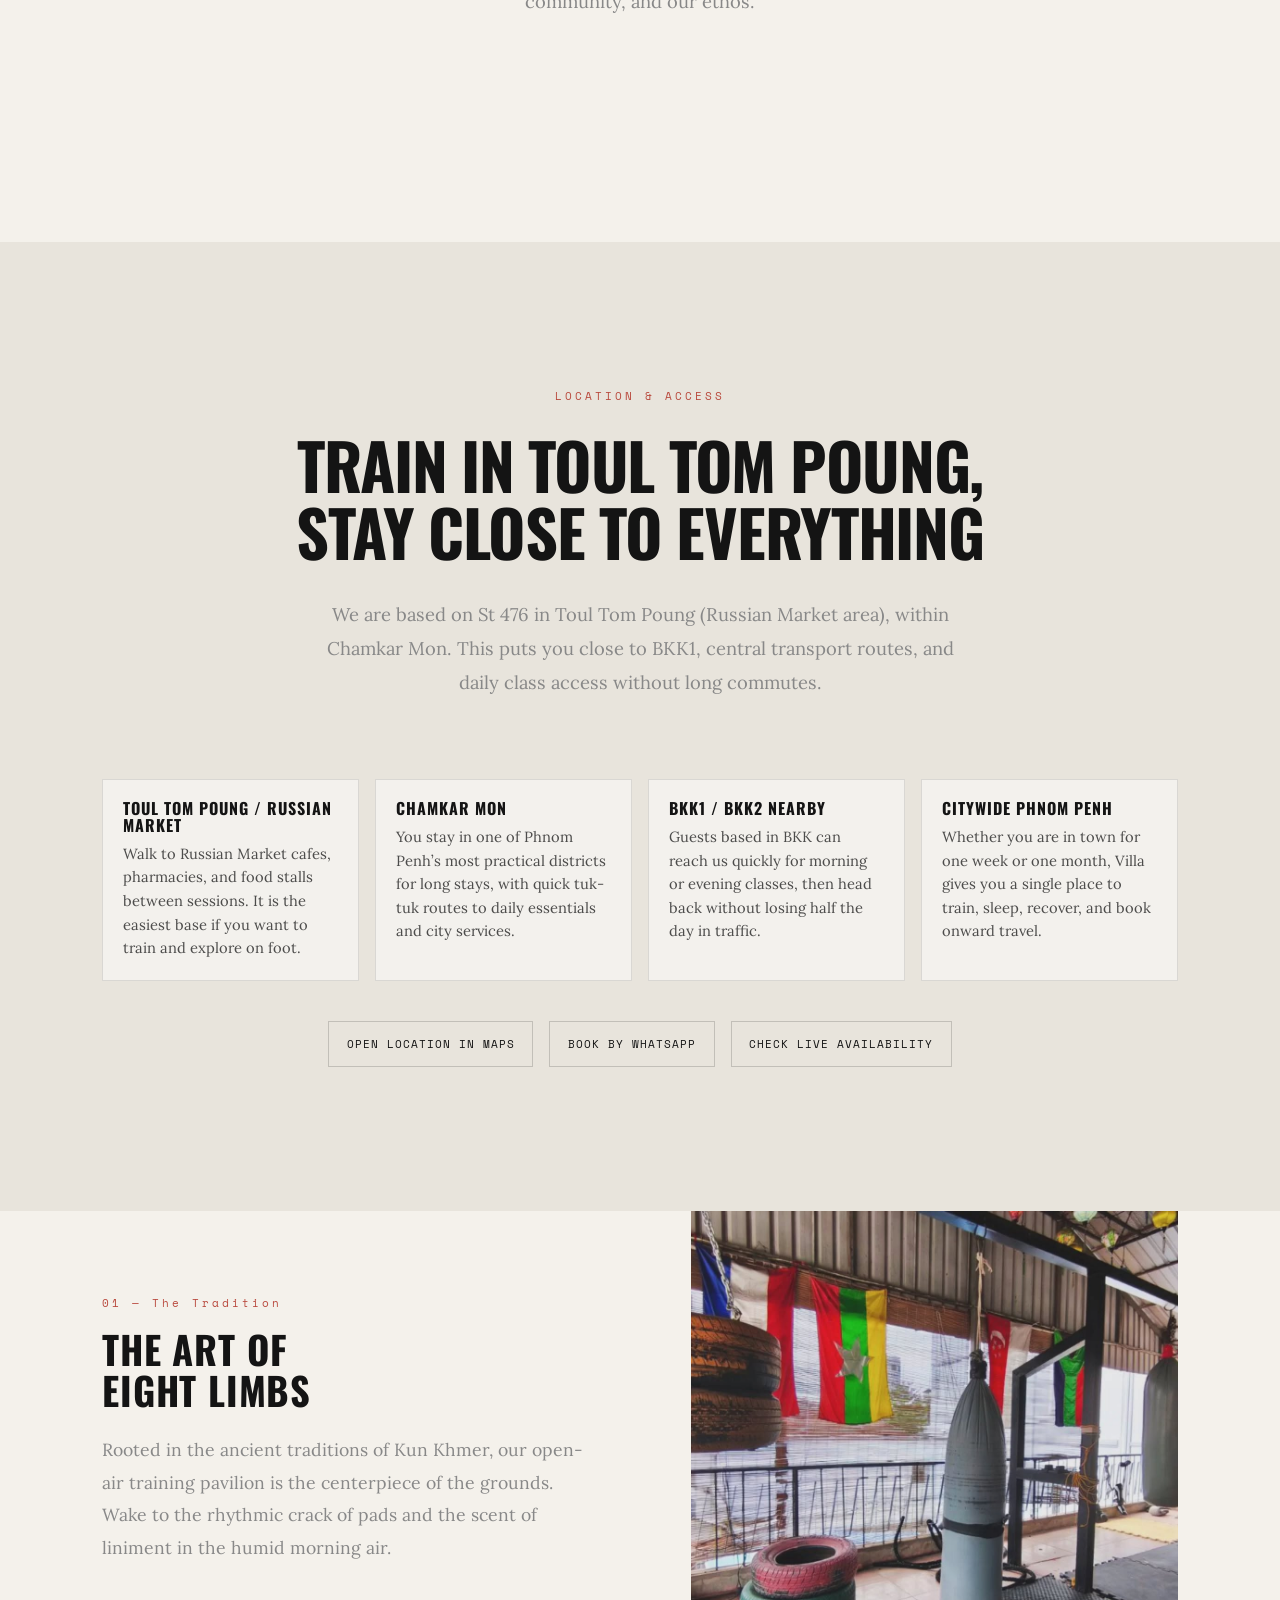
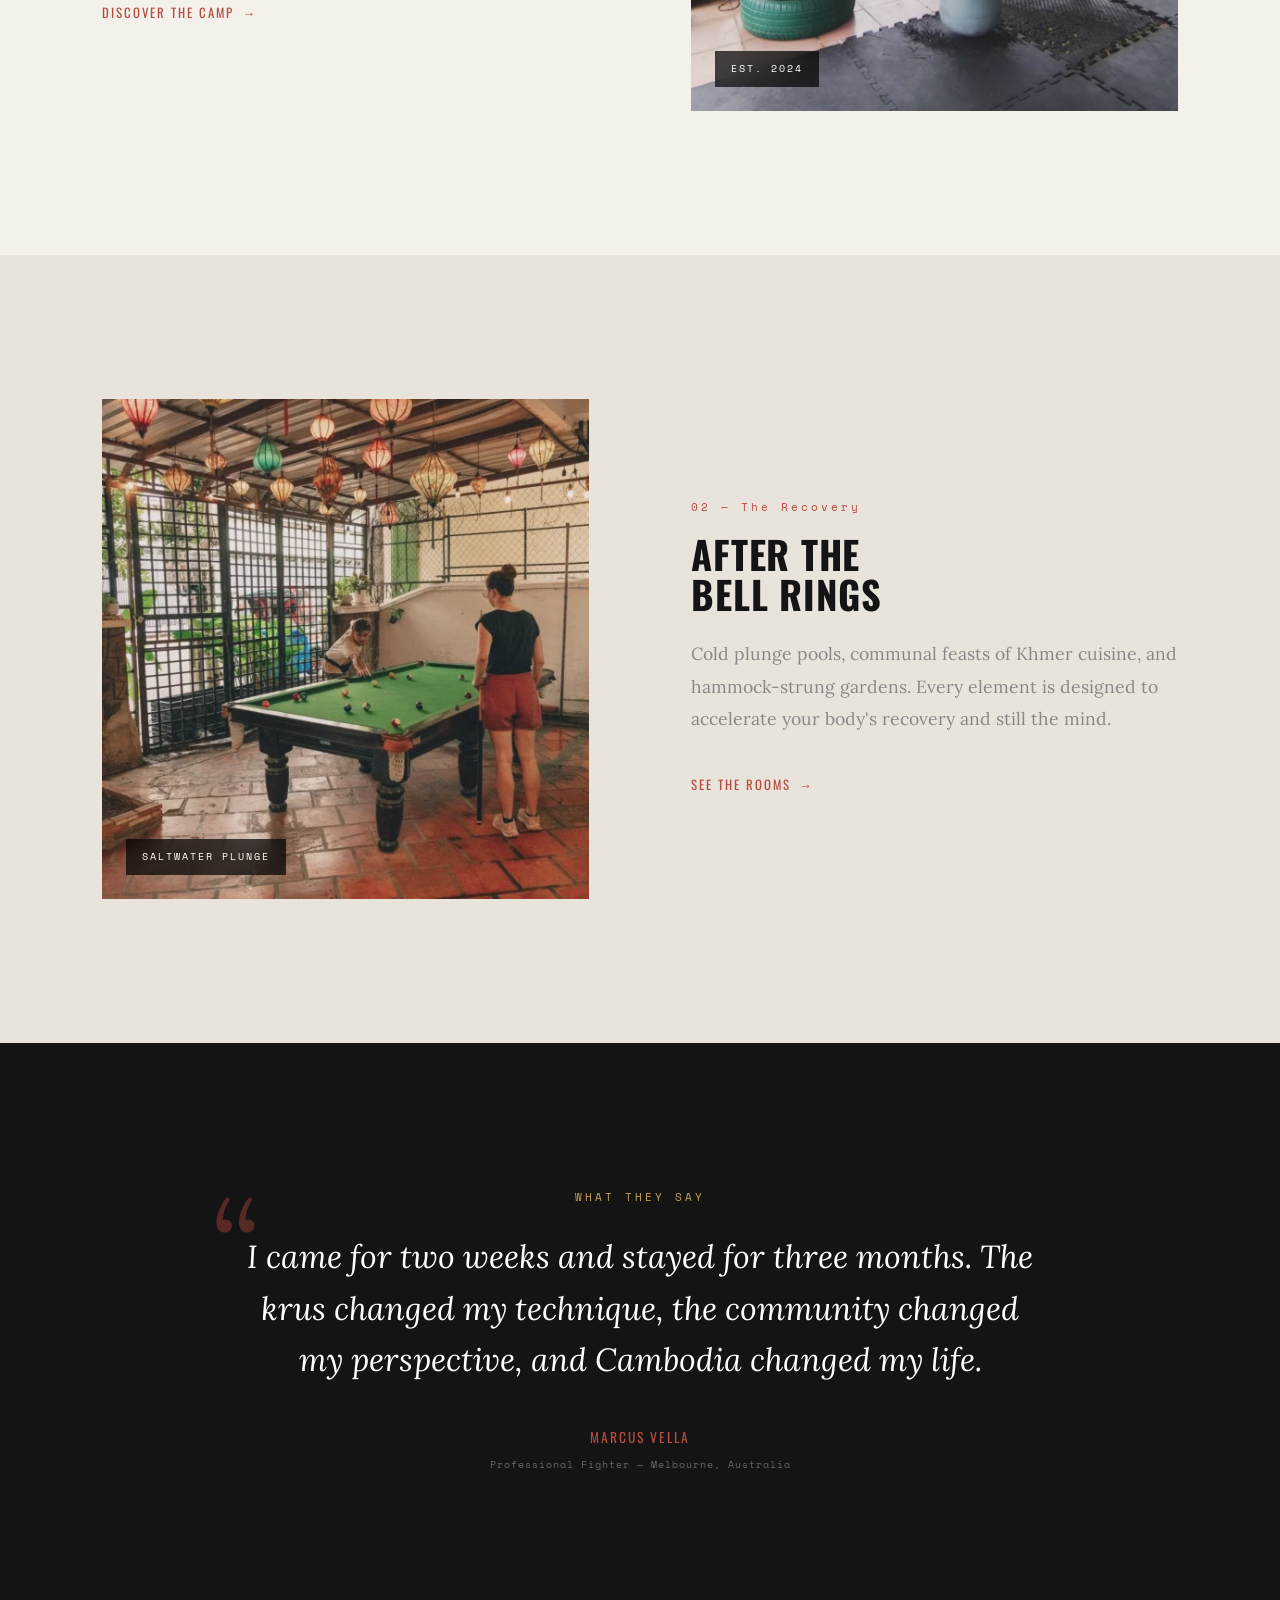
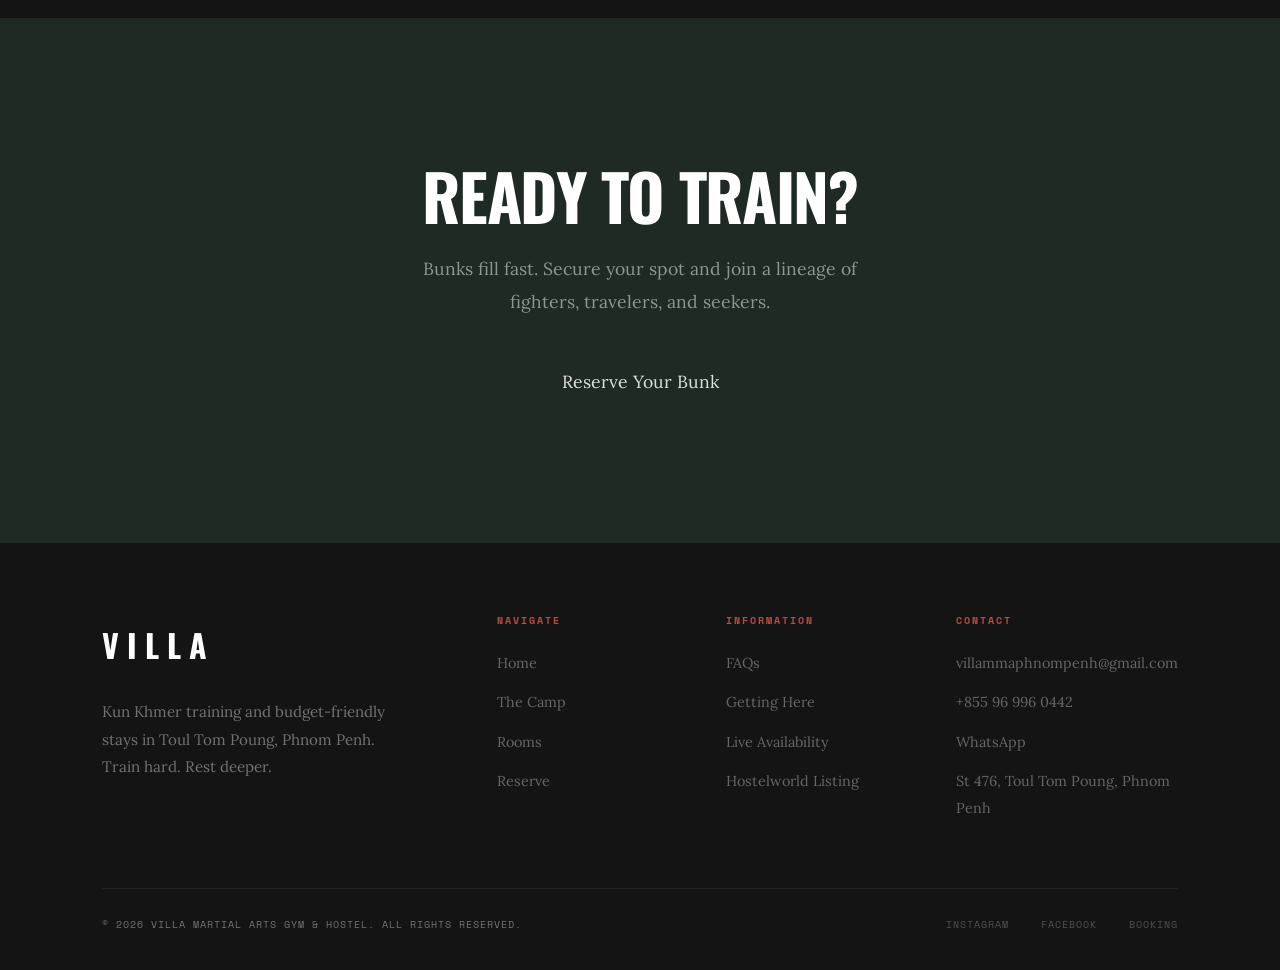
==== commit 86ad9994: "Improve SEO analysis and cleanup" ====
--- a/index.html
+++ b/index.html
@@ -6,7 +6,12 @@
     <title>Villa Martial Arts Gym & Hostel | Kun Khmer in Toul Tom Poung, Phnom Penh</title>
     <meta name="description" content="Train Kun Khmer, kickboxing, and boxing in Toul Tom Poung, Phnom Penh. Villa Martial Arts Gym & Hostel offers beginner-friendly classes, fighter-focused sessions, and budget-friendly rooms near Russian Market.">
     <meta name="robots" content="index, follow, max-image-preview:large">
+    <link rel="canonical" href="/">
+    <link rel="icon" href="IMG_9760.PNG">
     <meta property="og:type" content="website">
+    <meta property="og:site_name" content="Villa Martial Arts Gym & Hostel">
+    <meta property="og:locale" content="en_US">
+    <meta property="og:url" content="/">
     <meta property="og:title" content="Villa Martial Arts Gym & Hostel | Kun Khmer in Phnom Penh">
     <meta property="og:description" content="Kun Khmer classes and budget-friendly hostel stays in Toul Tom Poung, Phnom Penh.">
     <meta property="og:image" content="IMG_9760.PNG">
@@ -14,18 +19,39 @@
     <meta name="twitter:title" content="Villa Martial Arts Gym & Hostel | Kun Khmer in Phnom Penh">
     <meta name="twitter:description" content="Train Kun Khmer and stay in Toul Tom Poung, Phnom Penh.">
     <meta name="twitter:image" content="IMG_9760.PNG">
+    <meta name="theme-color" content="#141414">
 
     <link rel="preconnect" href="https://fonts.googleapis.com">
     <link rel="preconnect" href="https://fonts.gstatic.com" crossorigin>
     <link href="https://fonts.googleapis.com/css2?family=Lora:ital,wght@0,400;0,500;1,400&family=Oswald:wght@300;400;500;700&family=Space+Mono&display=swap" rel="stylesheet">
+    <script>document.documentElement.classList.add('js');</script>
     <script type="application/ld+json">
     {
       "@context": "https://schema.org",
       "@type": "Hostel",
       "name": "Villa Martial Arts Gym & Hostel",
+      "url": "/",
       "description": "Kun Khmer, boxing, and kickboxing focused hostel and training community in Toul Tom Poung, Phnom Penh.",
+      "priceRange": "$6-$16",
+      "hasMap": "https://maps.google.com/?q=St+476+Phnom+Penh+Cambodia",
+      "image": [
+        "IMG_9760.PNG",
+        "fightersparring.png",
+        "privateroomactually.png"
+      ],
       "telephone": "+855969960442",
       "email": "villammaphnompenh@gmail.com",
+      "contactPoint": [
+        {
+          "@type": "ContactPoint",
+          "telephone": "+855969960442",
+          "contactType": "reservations",
+          "availableLanguage": [
+            "English",
+            "Khmer"
+          ]
+        }
+      ],
       "address": {
         "@type": "PostalAddress",
         "streetAddress": "St 476",
@@ -54,6 +80,36 @@
           "@type": "LocationFeatureSpecification",
           "name": "Budget hostel rooms",
           "value": true
+        },
+        {
+          "@type": "LocationFeatureSpecification",
+          "name": "Saltwater plunge pool",
+          "value": true
+        },
+        {
+          "@type": "LocationFeatureSpecification",
+          "name": "Shared kitchen and lounge",
+          "value": true
+        }
+      ],
+      "makesOffer": [
+        {
+          "@type": "Offer",
+          "name": "Day Pass Training",
+          "priceCurrency": "USD",
+          "price": "10"
+        },
+        {
+          "@type": "Offer",
+          "name": "Shared Room (From)",
+          "priceCurrency": "USD",
+          "price": "6"
+        },
+        {
+          "@type": "Offer",
+          "name": "Private Room (From)",
+          "priceCurrency": "USD",
+          "price": "15"
         }
       ],
       "sameAs": [
@@ -61,6 +117,32 @@
         "https://www.facebook.com/villamartialartsphnompenh/",
         "https://www.booking.com/hotel/kh/villa-martial-arts.html",
         "https://www.hostelworld.com/hostels/p/322300/villa-martial-arts-gym-and-hostel/"
+      ]
+    }
+    </script>
+    <script type="application/ld+json">
+    {
+      "@context": "https://schema.org",
+      "@type": "SportsActivityLocation",
+      "name": "Villa Martial Arts Gym",
+      "url": "/",
+      "description": "All-level Kun Khmer, kickboxing, and boxing sessions in Toul Tom Poung, Phnom Penh.",
+      "telephone": "+855969960442",
+      "address": {
+        "@type": "PostalAddress",
+        "streetAddress": "St 476",
+        "addressLocality": "Phnom Penh",
+        "addressRegion": "Chamkar Mon",
+        "addressCountry": "KH"
+      },
+      "sport": [
+        "Kun Khmer",
+        "Kickboxing",
+        "Boxing"
+      ],
+      "sameAs": [
+        "https://www.instagram.com/villa_martial_arts/",
+        "https://www.facebook.com/villamartialartsphnompenh/"
       ]
     }
     </script>
@@ -169,6 +251,7 @@
 
         /* --- CUSTOM CURSOR --- */
         .cursor-dot {
+            display: none;
             position: fixed;
             width: 8px; height: 8px;
             background: var(--clay);
@@ -180,6 +263,7 @@
         }
 
         .cursor-ring {
+            display: none;
             position: fixed;
             width: 40px; height: 40px;
             border: 1.5px solid var(--clay);
@@ -195,18 +279,27 @@
             border-color: var(--gold);
         }
 
+        html.js .cursor-dot,
+        html.js .cursor-ring {
+            display: block;
+        }
+
         /* --- PRELOADER --- */
         .preloader {
+            display: none;
             position: fixed;
             top: 0; left: 0;
             width: 100%; height: 100%;
             background: var(--charcoal);
             z-index: 99999;
-            display: flex;
             flex-direction: column;
             align-items: center;
             justify-content: center;
             transition: opacity 0.8s ease, visibility 0.8s ease;
+        }
+
+        html.js .preloader {
+            display: flex;
         }
 
         .preloader.done {
@@ -378,11 +471,17 @@
 
         /* --- PAGE ROUTING --- */
         .page-view {
+            display: block;
+            opacity: 1;
+        }
+
+        html.js .page-view {
             display: none;
             opacity: 0;
             animation: pageIn 1s cubic-bezier(0.16, 1, 0.3, 1) forwards;
         }
-        .page-view.active { display: block; }
+
+        html.js .page-view.active { display: block; }
 
         @keyframes pageIn {
             from { opacity: 0; }
@@ -845,7 +944,7 @@
         .legend-dot.all { background: rgba(255,255,255,0.85); }
         .legend-dot.special { background: var(--gold); }
 
-        /* --- LOCAL SEO BLOCKS --- */
+        /* --- LOCATION BLOCKS --- */
         .area-grid {
             display: grid;
             grid-template-columns: repeat(auto-fit, minmax(220px, 1fr));
@@ -1360,12 +1459,12 @@
 
     <!-- NAVIGATION -->
     <nav id="navbar">
-        <div class="logo" onclick="navigate('home')">VILLA</div>
+        <a class="logo" href="#home" onclick="navigate('home'); return false;">VILLA</a>
         <div class="nav-links">
-            <a onclick="navigate('home')" id="nav-home" class="active-link">HOME</a>
-            <a onclick="navigate('camp')" id="nav-camp">THE CAMP</a>
-            <a onclick="navigate('rooms')" id="nav-rooms">ROOMS</a>
-            <a onclick="navigate('reserve')" id="nav-reserve" class="btn-nav">RESERVE</a>
+            <a href="#home" onclick="navigate('home'); return false;" id="nav-home" class="active-link">HOME</a>
+            <a href="#camp" onclick="navigate('camp'); return false;" id="nav-camp">THE CAMP</a>
+            <a href="#rooms" onclick="navigate('rooms'); return false;" id="nav-rooms">ROOMS</a>
+            <a href="#reserve" onclick="navigate('reserve'); return false;" id="nav-reserve" class="btn-nav">RESERVE</a>
         </div>
         <div class="hamburger" id="hamburger" onclick="toggleMobileMenu()">
             <span></span><span></span><span></span>
@@ -1374,10 +1473,10 @@
 
     <!-- MOBILE MENU -->
     <div class="mobile-menu" id="mobileMenu">
-        <a onclick="navigate('home'); toggleMobileMenu();">HOME</a>
-        <a onclick="navigate('camp'); toggleMobileMenu();">THE CAMP</a>
-        <a onclick="navigate('rooms'); toggleMobileMenu();">ROOMS</a>
-        <a onclick="navigate('reserve'); toggleMobileMenu();">RESERVE</a>
+        <a href="#home" onclick="navigate('home'); toggleMobileMenu(); return false;">HOME</a>
+        <a href="#camp" onclick="navigate('camp'); toggleMobileMenu(); return false;">THE CAMP</a>
+        <a href="#rooms" onclick="navigate('rooms'); toggleMobileMenu(); return false;">ROOMS</a>
+        <a href="#reserve" onclick="navigate('reserve'); toggleMobileMenu(); return false;">RESERVE</a>
     </div>
 
 
@@ -1392,7 +1491,7 @@
                     <p class="mono" style="color: var(--gold); margin-bottom: 1.5rem;">Toul Tom Poung, Phnom Penh</p>
                     <h1>DISCIPLINE<br>&amp; TRANQUILITY</h1>
                     <p class="subtitle">Kun Khmer training and budget-friendly hostel stays in Phnom Penh for fighters, beginners, and active travelers.</p>
-                    <a class="hero-cta" onclick="navigate('camp')">Explore the Camp</a>
+                    <a class="hero-cta" href="#camp" onclick="navigate('camp'); return false;">Explore the Camp</a>
                 </div>
             </div>
             <div class="hero-scroll-hint">
@@ -1419,27 +1518,27 @@
         </section>
 
         <section class="section bg-linen-dark text-center" id="phnom-penh-location">
-            <span class="section-label reveal">Phnom Penh Areas</span>
-            <h2 class="section-title reveal d1">KUN KHMER TRAINING IN<br>THE RIGHT LOCATION</h2>
+            <span class="section-label reveal">Location &amp; Access</span>
+            <h2 class="section-title reveal d1">TRAIN IN TOUL TOM POUNG,<br>STAY CLOSE TO EVERYTHING</h2>
             <p class="section-intro reveal d2">
                 We are based on St 476 in Toul Tom Poung (Russian Market area), within Chamkar Mon. This puts you close to BKK1, central transport routes, and daily class access without long commutes.
             </p>
             <div class="area-grid">
                 <article class="area-card reveal d1">
                     <h3>Toul Tom Poung / Russian Market</h3>
-                    <p>Best fit for searches like <strong>kun khmer gym toul tom poung</strong> and <strong>martial arts hostel russian market</strong>. Walkable food, markets, and training rhythm.</p>
+                    <p>Walk to Russian Market cafes, pharmacies, and food stalls between sessions. It is the easiest base if you want to train and explore on foot.</p>
                 </article>
                 <article class="area-card reveal d2">
                     <h3>Chamkar Mon</h3>
-                    <p>Strong for <strong>kickboxing classes chamkar mon</strong> and <strong>boxing gym chamkar mon phnom penh</strong>. Good district-level intent from long-stay and expat searchers.</p>
+                    <p>You stay in one of Phnom Penh&rsquo;s most practical districts for long stays, with quick tuk-tuk routes to daily essentials and city services.</p>
                 </article>
                 <article class="area-card reveal d3">
                     <h3>BKK1 / BKK2 Nearby</h3>
-                    <p>Captures <strong>kickboxing classes near BKK1</strong> and <strong>beginner kun khmer phnom penh</strong> intent from visitors staying in central Phnom Penh.</p>
+                    <p>Guests based in BKK can reach us quickly for morning or evening classes, then head back without losing half the day in traffic.</p>
                 </article>
                 <article class="area-card reveal d4">
                     <h3>Citywide Phnom Penh</h3>
-                    <p>Compete on broad terms such as <strong>martial arts gym phnom penh</strong> and <strong>kun khmer classes phnom penh</strong> with local proof and clear pricing.</p>
+                    <p>Whether you are in town for one week or one month, Villa gives you a single place to train, sleep, recover, and book onward travel.</p>
                 </article>
             </div>
             <div class="local-cta-row reveal d4">
@@ -1456,7 +1555,7 @@
                     <span class="label">01 &mdash; The Tradition</span>
                     <h3>THE ART OF<br>EIGHT LIMBS</h3>
                     <p>Rooted in the ancient traditions of Kun Khmer, our open-air training pavilion is the centerpiece of the grounds. Wake to the rhythmic crack of pads and the scent of liniment in the humid morning air.</p>
-                    <a class="text-link" onclick="navigate('camp')">Discover the camp <span class="text-link-arrow">&rarr;</span></a>
+                    <a class="text-link" href="#camp" onclick="navigate('camp'); return false;">Discover the camp <span class="text-link-arrow">&rarr;</span></a>
                 </div>
                 <div class="split-media reveal-right d2">
                     <img src="boxinggymbag.jpg" alt="Heavy bags and flags in Villa training pavilion">
@@ -1472,7 +1571,7 @@
                     <span class="label">02 &mdash; The Recovery</span>
                     <h3>AFTER THE<br>BELL RINGS</h3>
                     <p>Cold plunge pools, communal feasts of Khmer cuisine, and hammock-strung gardens. Every element is designed to accelerate your body's recovery and still the mind.</p>
-                    <a class="text-link" onclick="navigate('rooms')">See the rooms <span class="text-link-arrow">&rarr;</span></a>
+                    <a class="text-link" href="#rooms" onclick="navigate('rooms'); return false;">See the rooms <span class="text-link-arrow">&rarr;</span></a>
                 </div>
                 <div class="split-media reveal-left d2">
                     <img src="loungearea.jpg" alt="Villa lounge area with pool table and lanterns">
@@ -1498,7 +1597,7 @@
             <div class="reveal">
                 <h2 class="section-title" style="color: white; margin-bottom: 1.5rem;">READY TO TRAIN?</h2>
                 <p style="color: rgba(255,255,255,0.5); max-width: 500px; margin: 0 auto 3rem;">Bunks fill fast. Secure your spot and join a lineage of fighters, travelers, and seekers.</p>
-                <a class="hero-cta" onclick="navigate('reserve')">Reserve Your Bunk</a>
+                <a class="hero-cta" href="#reserve" onclick="navigate('reserve'); return false;">Reserve Your Bunk</a>
             </div>
         </section>
 
@@ -1524,7 +1623,7 @@
                 <div class="split-text reveal-right">
                     <span class="label">The Program</span>
                     <h3>TRAIN LIKE<br>A LOCAL</h3>
-                    <p>Our program is run by veteran Cambodian Krus who have fought in the stadiums of Phnom Penh. Whether you are a seasoned professional preparing for a bout, or a traveler pushing your limits, you will train side-by-side with local champions.</p>
+                    <p>Our program is run by veteran Cambodian Krus who have fought in the stadiums of Phnom Penh. We run daily Kun Khmer, kickboxing, and boxing classes for beginners, intermediate guests, and active fighters preparing for bouts.</p>
                 </div>
                 <div class="split-media reveal-left d2">
                     <img src="fightersparring.png" alt="Fighters sparring in Villa pavilion">
@@ -1559,6 +1658,9 @@
         <section class="section bg-dark text-center">
             <span class="section-label reveal" style="color: var(--gold);">Weekly Timetable</span>
             <h2 class="section-title reveal d1" style="color: white; margin-bottom: 4rem;">THE SCHEDULE</h2>
+            <p class="section-intro reveal d2" style="max-width: 760px; margin-bottom: 3rem; color: rgba(255,255,255,0.6);">
+                Morning and evening sessions run across the week, with all-level classes, fighter-focused blocks, and weekend specialty sessions.
+            </p>
 
             <div class="schedule-wrapper reveal d2">
                 <table class="schedule-table">
@@ -1728,7 +1830,7 @@
             <span class="section-label reveal">Accommodation</span>
             <h2 class="section-title reveal d1">THE ARCHITECTURE<br>OF REST</h2>
             <p class="section-intro reveal d2">
-                Raw concrete keeps the Cambodian heat at bay. Warm local teak grounds the space. Natural linens invite deep, restorative sleep. Every detail serves recovery.
+                Choose between budget-friendly dorm beds and practical private rooms in Toul Tom Poung. Raw concrete keeps the Cambodian heat at bay, while warm teak and natural linens keep your recovery simple and comfortable.
             </p>
         </section>
 
@@ -1798,7 +1900,7 @@
                     <span class="label">Included</span>
                     <h3>BEYOND THE<br>BEDROOM</h3>
                     <p>Every stay includes access to the saltwater plunge pool, hammock gardens, communal kitchen, high-speed wifi, and of course &mdash; the training camp. Bicycles are provided for exploring the surrounding countryside.</p>
-                    <a class="text-link" onclick="navigate('reserve')">Book your stay <span class="text-link-arrow">&rarr;</span></a>
+                    <a class="text-link" href="#reserve" onclick="navigate('reserve'); return false;">Book your stay <span class="text-link-arrow">&rarr;</span></a>
                 </div>
                 <div class="split-media reveal-right d2">
                     <img src="staffatbar.png" alt="Villa bar staff and amenities area">
@@ -1819,7 +1921,7 @@
             <div class="hero-content reveal">
                 <p class="mono" style="color: var(--gold); margin-bottom: 1rem;">Limited Availability</p>
                 <h1>SECURE YOUR<br>BUNK</h1>
-                <p class="subtitle">Join the community.</p>
+                <p class="subtitle">Reserve your stay and lock in your training sessions.</p>
             </div>
         </header>
 
@@ -1939,14 +2041,14 @@
             </div>
             <div class="footer-col">
                 <h4>Navigate</h4>
-                <a onclick="navigate('home')" style="cursor:pointer;">Home</a>
-                <a onclick="navigate('camp')" style="cursor:pointer;">The Camp</a>
-                <a onclick="navigate('rooms')" style="cursor:pointer;">Rooms</a>
-                <a onclick="navigate('reserve')" style="cursor:pointer;">Reserve</a>
+                <a href="#home" onclick="navigate('home'); return false;">Home</a>
+                <a href="#camp" onclick="navigate('camp'); return false;">The Camp</a>
+                <a href="#rooms" onclick="navigate('rooms'); return false;">Rooms</a>
+                <a href="#reserve" onclick="navigate('reserve'); return false;">Reserve</a>
             </div>
             <div class="footer-col">
                 <h4>Information</h4>
-                <a onclick="navigate('reserve')" style="cursor:pointer;">FAQs</a>
+                <a href="#reserve" onclick="navigate('reserve'); return false;">FAQs</a>
                 <a href="https://maps.google.com/?q=St+476+Phnom+Penh+Cambodia" target="_blank" rel="noopener">Getting Here</a>
                 <a href="https://www.booking.com/hotel/kh/villa-martial-arts.html" target="_blank" rel="noopener">Live Availability</a>
                 <a href="https://www.hostelworld.com/hostels/p/322300/villa-martial-arts-gym-and-hostel/" target="_blank" rel="noopener">Hostelworld Listing</a>
@@ -2014,13 +2116,24 @@
         }
 
         // --- SPA NAVIGATION ---
-        function navigate(pageId) {
+        const pageIds = new Set(['home', 'camp', 'rooms', 'reserve']);
+
+        function normalizePageId(pageId) {
+            return pageIds.has(pageId) ? pageId : 'home';
+        }
+
+        function navigate(pageId, updateHash = true) {
+            const resolvedPageId = normalizePageId(pageId);
             document.querySelectorAll('.page-view').forEach(p => p.classList.remove('active'));
             document.querySelectorAll('.nav-links a').forEach(l => l.classList.remove('active-link'));
 
-            document.getElementById(pageId).classList.add('active');
-            const activeLink = document.getElementById('nav-' + pageId);
+            document.getElementById(resolvedPageId).classList.add('active');
+            const activeLink = document.getElementById('nav-' + resolvedPageId);
             if (activeLink) activeLink.classList.add('active-link');
+
+            if (updateHash) {
+                history.replaceState(null, '', '#' + resolvedPageId);
+            }
 
             window.scrollTo(0, 0);
             initReveals();
@@ -2066,8 +2179,6 @@
                 observer.observe(el);
             });
         }
-
-        initReveals();
 
         // --- COUNTER ANIMATION ---
         function initCounters() {
@@ -2100,7 +2211,12 @@
             });
         }
 
-        initCounters();
+        window.addEventListener('hashchange', () => {
+            const targetPage = normalizePageId(window.location.hash.replace('#', ''));
+            navigate(targetPage, false);
+        });
+
+        navigate(normalizePageId(window.location.hash.replace('#', '')), false);
 
         // --- HORIZONTAL SCROLL DRAG ---
         document.querySelectorAll('.hscroll-track').forEach(track => {
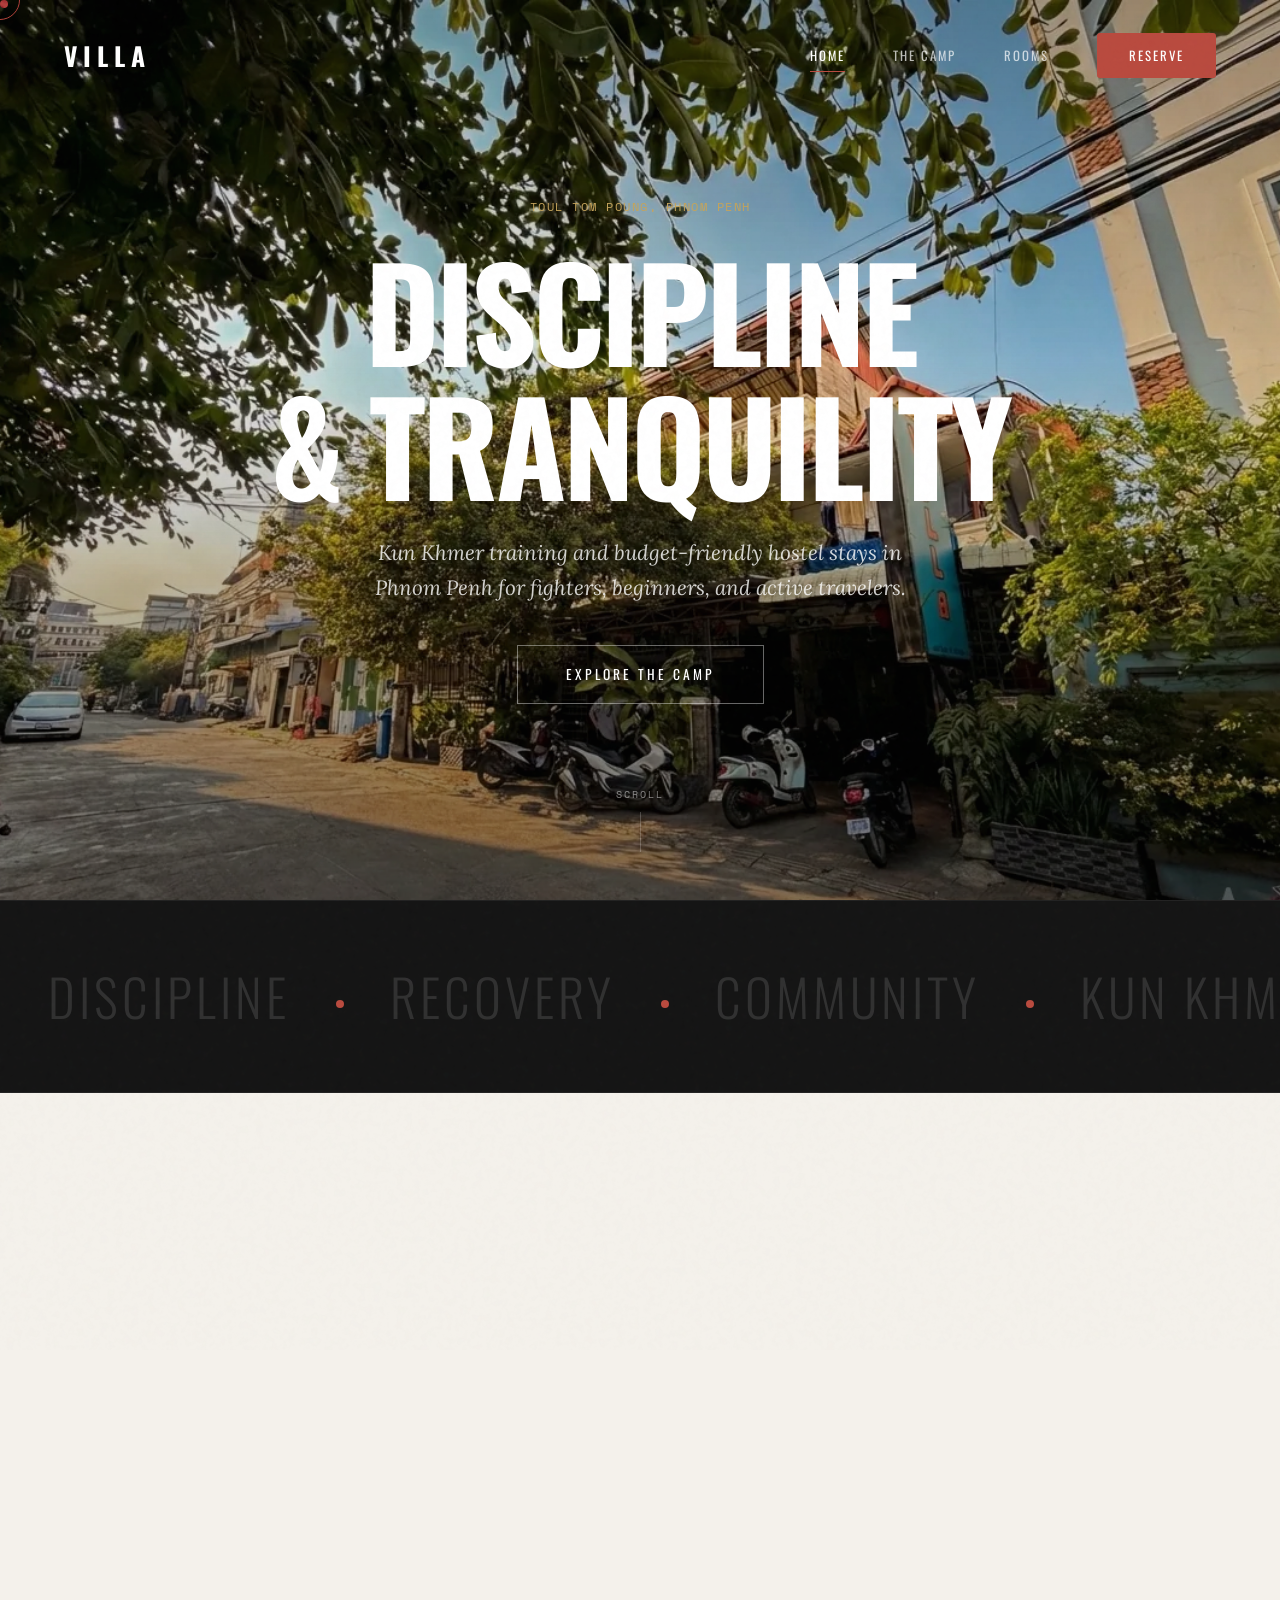
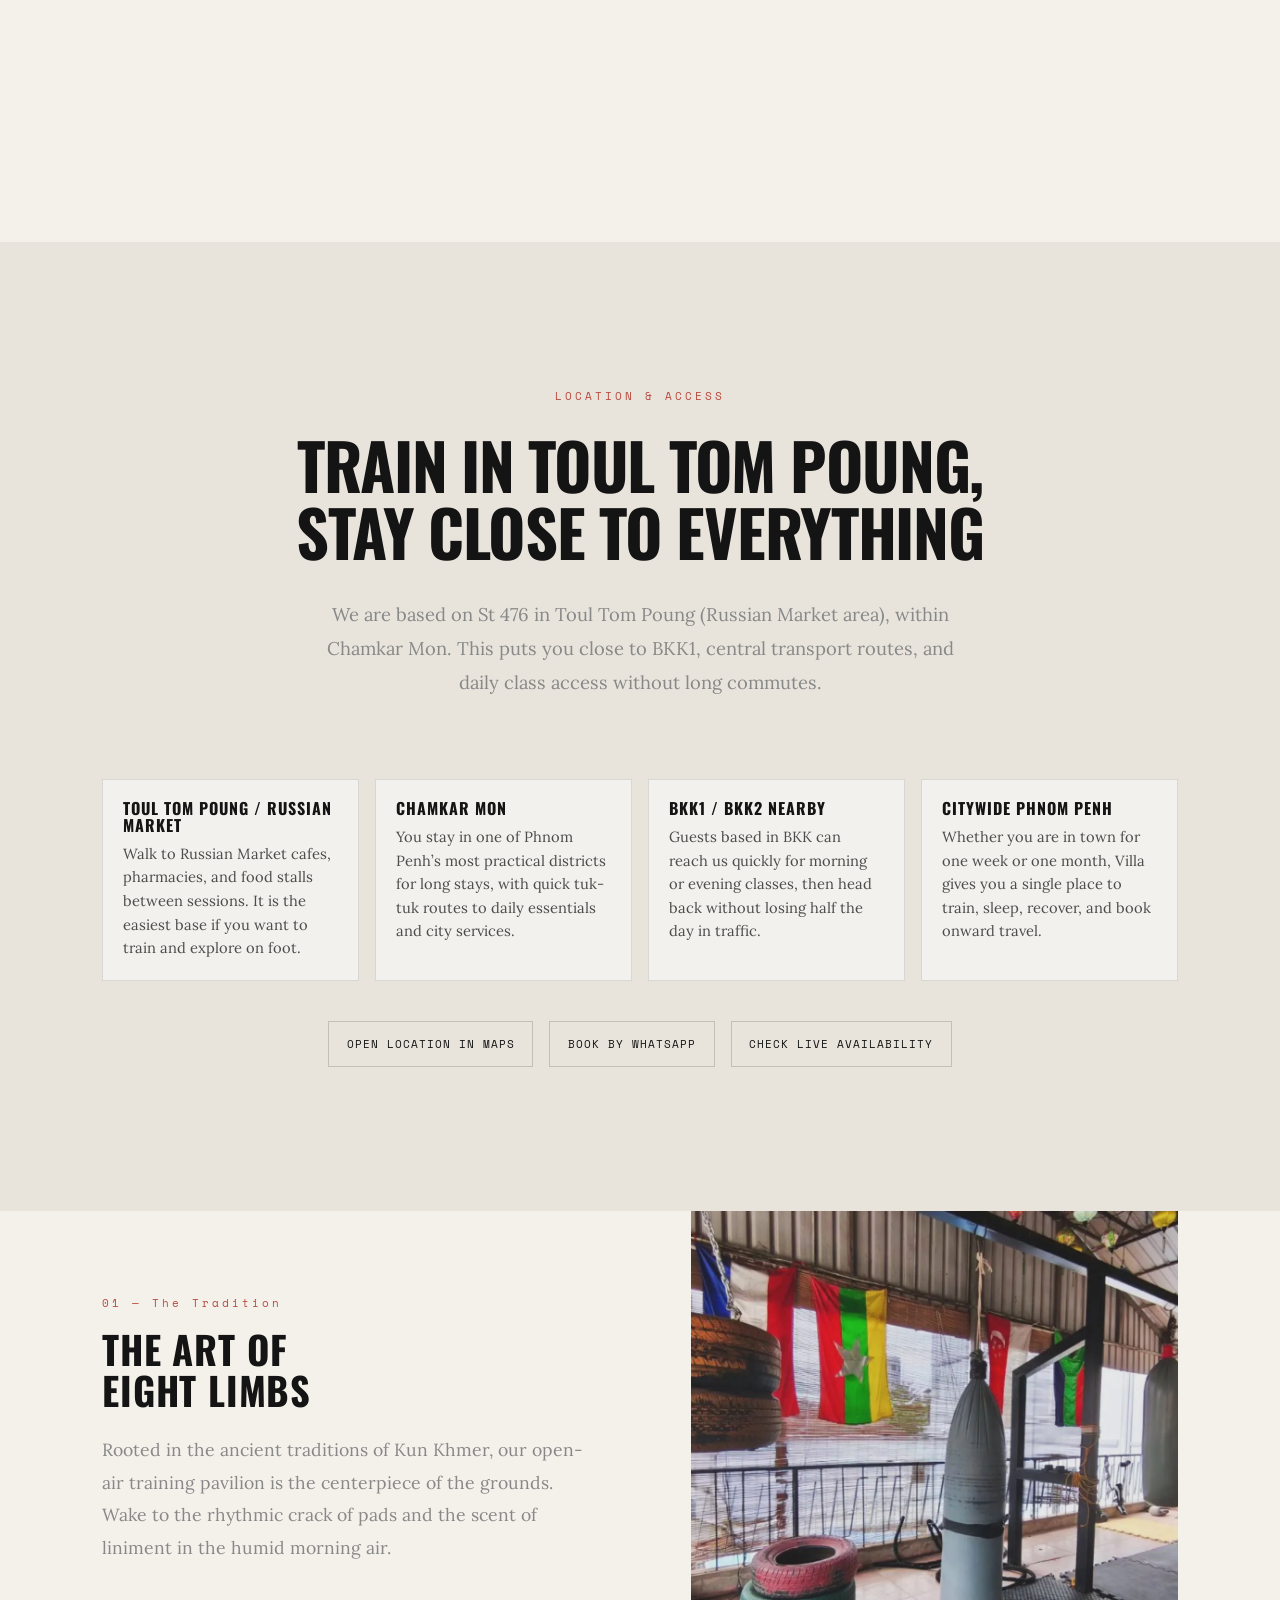
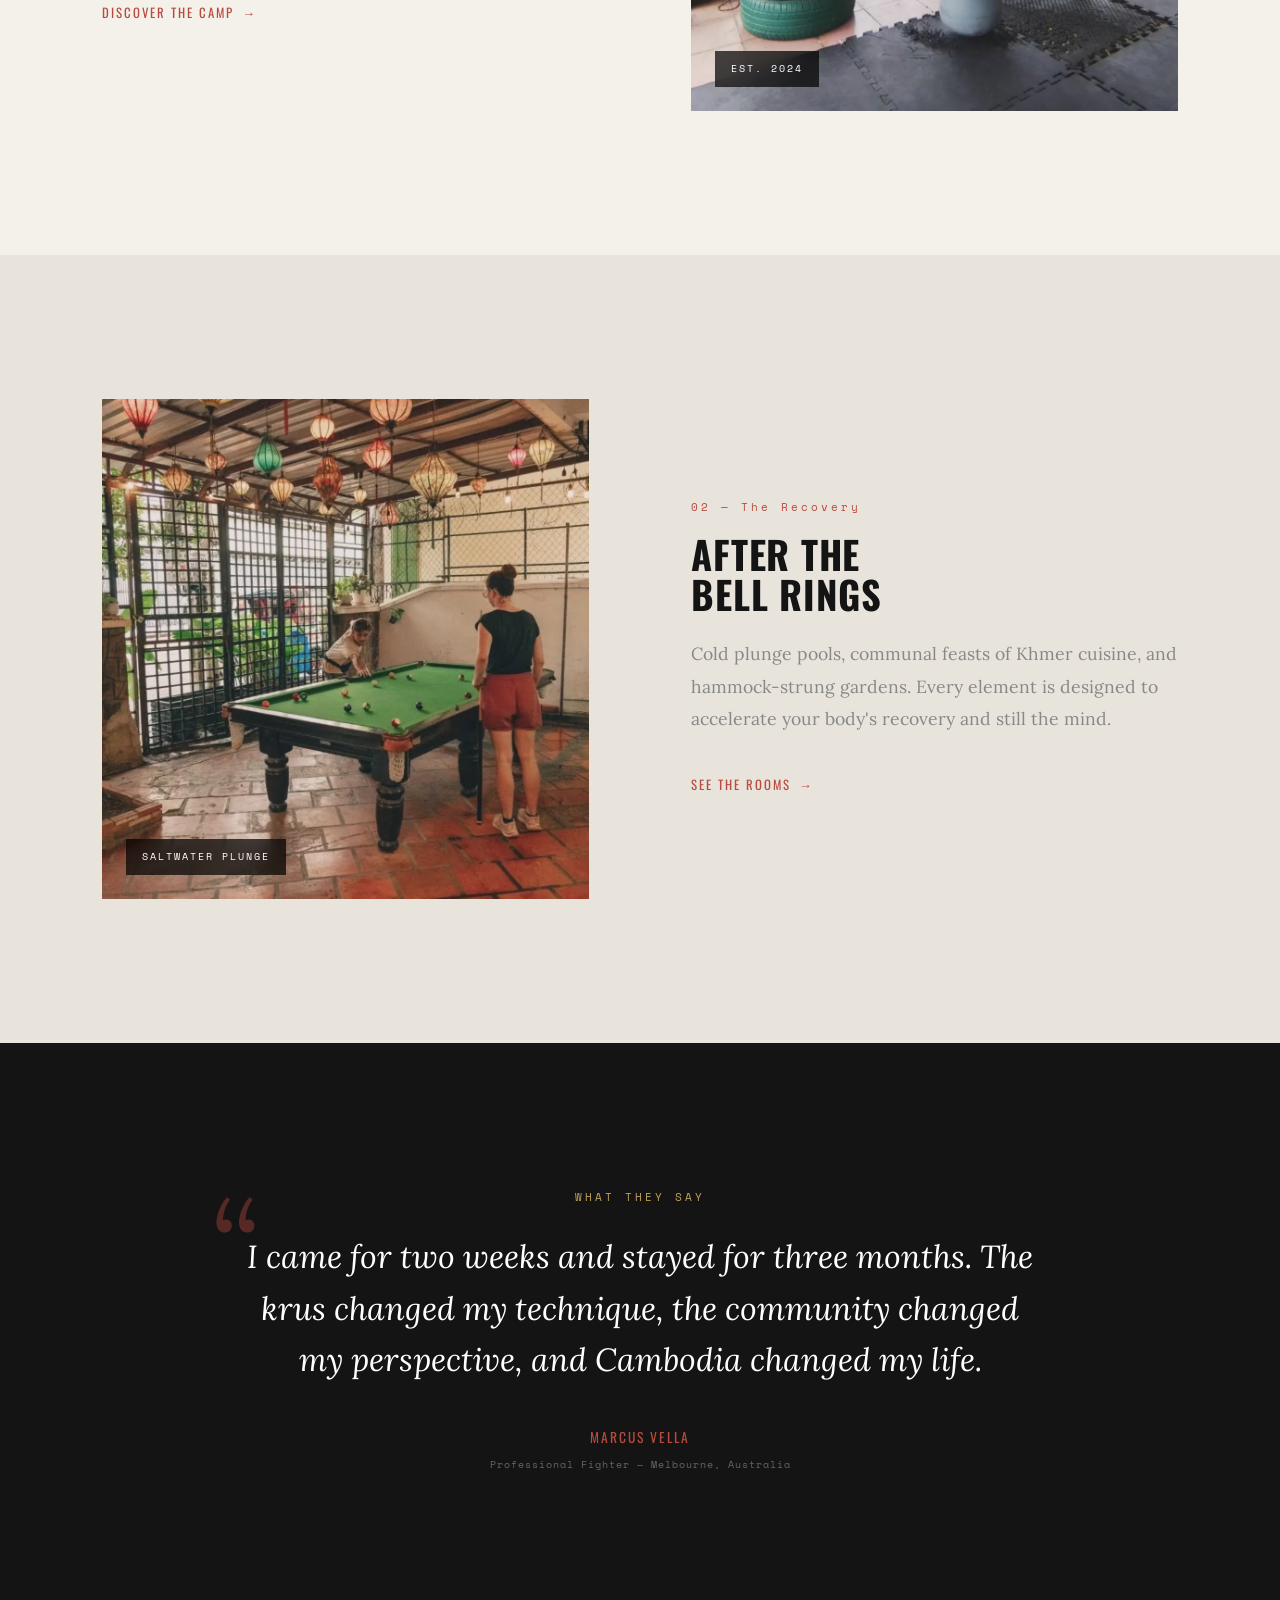
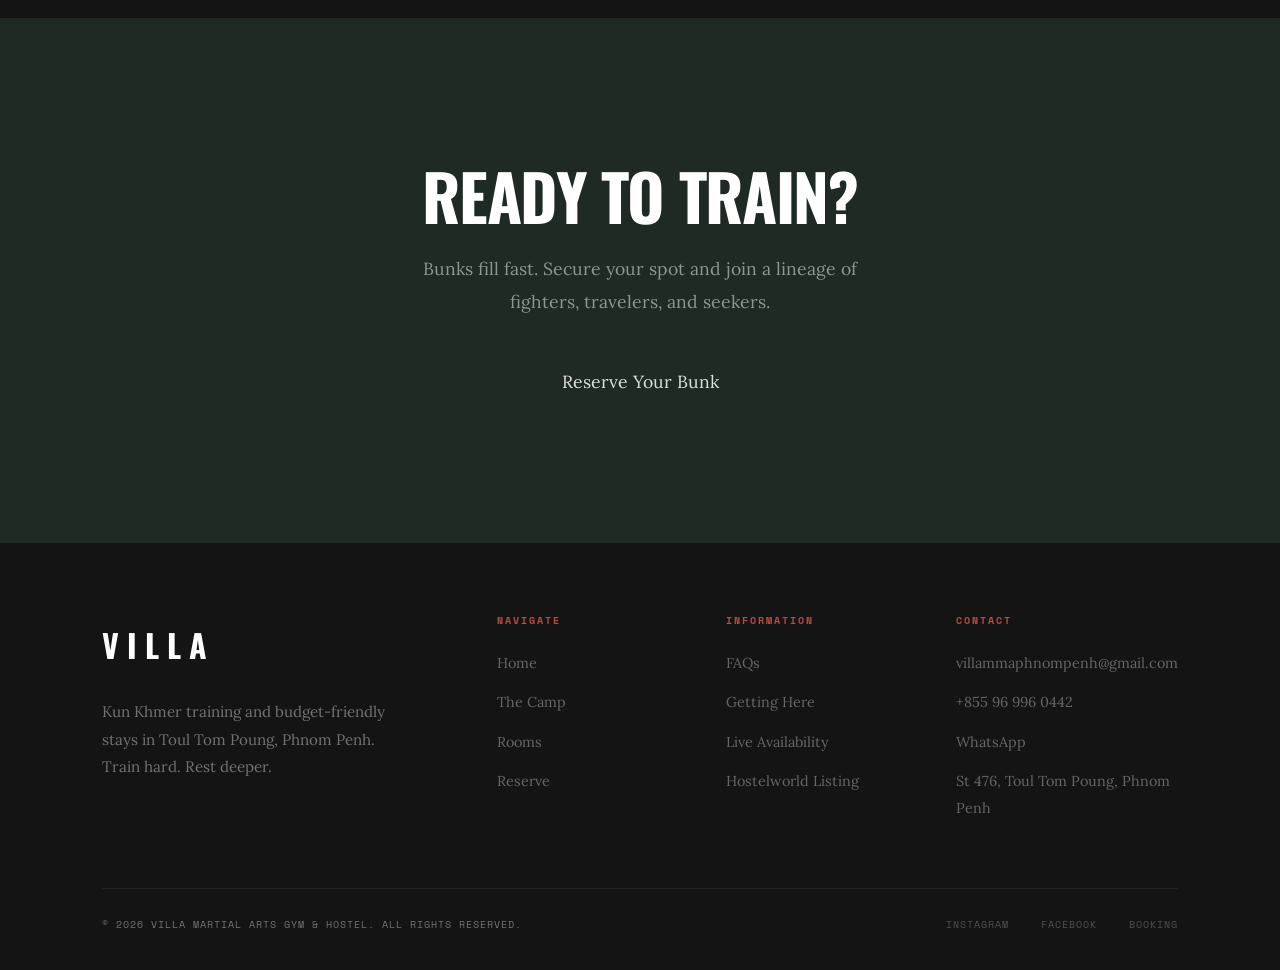
==== commit 1d414646: "Convert images to WebP" ====
--- a/index.html
+++ b/index.html
@@ -7,18 +7,18 @@
     <meta name="description" content="Train Kun Khmer, kickboxing, and boxing in Toul Tom Poung, Phnom Penh. Villa Martial Arts Gym & Hostel offers beginner-friendly classes, fighter-focused sessions, and budget-friendly rooms near Russian Market.">
     <meta name="robots" content="index, follow, max-image-preview:large">
     <link rel="canonical" href="/">
-    <link rel="icon" href="IMG_9760.PNG">
+    <link rel="icon" href="IMG_9760.webp">
     <meta property="og:type" content="website">
     <meta property="og:site_name" content="Villa Martial Arts Gym & Hostel">
     <meta property="og:locale" content="en_US">
     <meta property="og:url" content="/">
     <meta property="og:title" content="Villa Martial Arts Gym & Hostel | Kun Khmer in Phnom Penh">
     <meta property="og:description" content="Kun Khmer classes and budget-friendly hostel stays in Toul Tom Poung, Phnom Penh.">
-    <meta property="og:image" content="IMG_9760.PNG">
+    <meta property="og:image" content="IMG_9760.webp">
     <meta name="twitter:card" content="summary_large_image">
     <meta name="twitter:title" content="Villa Martial Arts Gym & Hostel | Kun Khmer in Phnom Penh">
     <meta name="twitter:description" content="Train Kun Khmer and stay in Toul Tom Poung, Phnom Penh.">
-    <meta name="twitter:image" content="IMG_9760.PNG">
+    <meta name="twitter:image" content="IMG_9760.webp">
     <meta name="theme-color" content="#141414">
 
     <link rel="preconnect" href="https://fonts.googleapis.com">
@@ -35,9 +35,9 @@
       "priceRange": "$6-$16",
       "hasMap": "https://maps.google.com/?q=St+476+Phnom+Penh+Cambodia",
       "image": [
-        "IMG_9760.PNG",
-        "fightersparring.png",
-        "privateroomactually.png"
+        "IMG_9760.webp",
+        "fightersparring.webp",
+        "privateroomactually.webp"
       ],
       "telephone": "+855969960442",
       "email": "villammaphnompenh@gmail.com",
@@ -1484,7 +1484,7 @@
     <main id="home" class="page-view active">
 
         <header class="hero">
-            <div class="hero-bg" id="parallax-home" style="background-image: url('IMG_9760.PNG');"></div>
+            <div class="hero-bg" id="parallax-home" style="background-image: url('IMG_9760.webp');"></div>
             <div class="hero-overlay"></div>
             <div class="hero-content">
                 <div class="reveal">
@@ -1558,7 +1558,7 @@
                     <a class="text-link" href="#camp" onclick="navigate('camp'); return false;">Discover the camp <span class="text-link-arrow">&rarr;</span></a>
                 </div>
                 <div class="split-media reveal-right d2">
-                    <img src="boxinggymbag.jpg" alt="Heavy bags and flags in Villa training pavilion">
+                    <img src="boxinggymbag.webp" alt="Heavy bags and flags in Villa training pavilion">
                     <div class="img-badge">Est. 2024</div>
                 </div>
             </div>
@@ -1574,7 +1574,7 @@
                     <a class="text-link" href="#rooms" onclick="navigate('rooms'); return false;">See the rooms <span class="text-link-arrow">&rarr;</span></a>
                 </div>
                 <div class="split-media reveal-left d2">
-                    <img src="loungearea.jpg" alt="Villa lounge area with pool table and lanterns">
+                    <img src="loungearea.webp" alt="Villa lounge area with pool table and lanterns">
                     <div class="img-badge">Saltwater Plunge</div>
                 </div>
             </div>
@@ -1608,7 +1608,7 @@
     <main id="camp" class="page-view">
 
         <header class="hero hero-sub">
-            <div class="hero-bg" style="background-image: url('figters from the gym.png');"></div>
+            <div class="hero-bg" style="background-image: url('figters from the gym.webp');"></div>
             <div class="hero-overlay"></div>
             <div class="hero-content reveal">
                 <p class="mono" style="color: var(--gold); margin-bottom: 1rem;">Training &amp; Discipline</p>
@@ -1626,7 +1626,7 @@
                     <p>Our program is run by veteran Cambodian Krus who have fought in the stadiums of Phnom Penh. We run daily Kun Khmer, kickboxing, and boxing classes for beginners, intermediate guests, and active fighters preparing for bouts.</p>
                 </div>
                 <div class="split-media reveal-left d2">
-                    <img src="fightersparring.png" alt="Fighters sparring in Villa pavilion">
+                    <img src="fightersparring.webp" alt="Fighters sparring in Villa pavilion">
                     <div class="img-badge">Phnom Penh Lineage</div>
                 </div>
             </div>
@@ -1783,27 +1783,27 @@
             </div>
             <div class="hscroll-track" id="hscroll-camp">
                 <div class="hscroll-item">
-                    <img src="boxinggymbag.jpg" alt="Heavy bags at Villa gym">
+                    <img src="boxinggymbag.webp" alt="Heavy bags at Villa gym">
                     <div class="hscroll-caption"><h4>THE BAGS</h4><p>Heavy bag rounds under Khmer flags.</p></div>
                 </div>
                 <div class="hscroll-item">
-                    <img src="fightersparring.png" alt="Sparring session at Villa Martial Arts">
+                    <img src="fightersparring.webp" alt="Sparring session at Villa Martial Arts">
                     <div class="hscroll-caption"><h4>THE WORK</h4><p>Technical sparring, daily.</p></div>
                 </div>
                 <div class="hscroll-item">
-                    <img src="figters from the gym.png" alt="Villa fighter group photo">
+                    <img src="figters from the gym.webp" alt="Villa fighter group photo">
                     <div class="hscroll-caption"><h4>THE TEAM</h4><p>Local fighters and visiting athletes.</p></div>
                 </div>
                 <div class="hscroll-item">
-                    <img src="loungearea.jpg" alt="Villa lounge with pool table">
+                    <img src="loungearea.webp" alt="Villa lounge with pool table">
                     <div class="hscroll-caption"><h4>THE LOUNGE</h4><p>Recovery and community between sessions.</p></div>
                 </div>
                 <div class="hscroll-item">
-                    <img src="privateroomactually.png" alt="Actual private room at Villa">
+                    <img src="privateroomactually.webp" alt="Actual private room at Villa">
                     <div class="hscroll-caption"><h4>THE ROOM</h4><p>Practical private comfort for longer stays.</p></div>
                 </div>
                 <div class="hscroll-item">
-                    <img src="staffatbar.png" alt="Villa bar area and staff">
+                    <img src="staffatbar.webp" alt="Villa bar area and staff">
                     <div class="hscroll-caption"><h4>THE BAR</h4><p>Post-training meals, drinks, and support crew.</p></div>
                 </div>
             </div>
@@ -1816,7 +1816,7 @@
     <main id="rooms" class="page-view">
 
         <header class="hero hero-sub">
-            <div class="hero-bg" style="background-image: url('privateroomactually.png');"></div>
+            <div class="hero-bg" style="background-image: url('privateroomactually.webp');"></div>
             <div class="hero-overlay"></div>
             <div class="hero-content reveal">
                 <p class="mono" style="color: var(--gold); margin-bottom: 1rem;">Rest &amp; Recovery</p>
@@ -1839,7 +1839,7 @@
             <div class="rooms-grid">
                 <div class="room-card reveal d1" onclick="navigate('reserve')">
                     <div class="room-card-img-wrap">
-                        <img class="room-card-img" src="boxinggymbag.jpg" alt="Fighter's Bunk and training zone">
+                        <img class="room-card-img" src="boxinggymbag.webp" alt="Fighter's Bunk and training zone">
                     </div>
                     <div class="room-card-body">
                         <div class="room-card-type">Shared &mdash; 4 Beds</div>
@@ -1857,7 +1857,7 @@
 
                 <div class="room-card reveal d2" onclick="navigate('reserve')">
                     <div class="room-card-img-wrap">
-                        <img class="room-card-img" src="privateroomactually.png" alt="Actual private room at Villa">
+                        <img class="room-card-img" src="privateroomactually.webp" alt="Actual private room at Villa">
                     </div>
                     <div class="room-card-body">
                         <div class="room-card-type">Private &mdash; Double</div>
@@ -1875,7 +1875,7 @@
 
                 <div class="room-card reveal d3" onclick="navigate('reserve')">
                     <div class="room-card-img-wrap">
-                        <img class="room-card-img" src="loungearea.jpg" alt="Pavilion suite and lounge ambience">
+                        <img class="room-card-img" src="loungearea.webp" alt="Pavilion suite and lounge ambience">
                     </div>
                     <div class="room-card-body">
                         <div class="room-card-type">Private &mdash; Triple</div>
@@ -1903,7 +1903,7 @@
                     <a class="text-link" href="#reserve" onclick="navigate('reserve'); return false;">Book your stay <span class="text-link-arrow">&rarr;</span></a>
                 </div>
                 <div class="split-media reveal-right d2">
-                    <img src="staffatbar.png" alt="Villa bar staff and amenities area">
+                    <img src="staffatbar.webp" alt="Villa bar staff and amenities area">
                     <div class="img-badge">All Inclusive</div>
                 </div>
             </div>
@@ -1916,7 +1916,7 @@
     <main id="reserve" class="page-view">
 
         <header class="hero hero-sub">
-            <div class="hero-bg" style="background-image: url('staffatbar.png');"></div>
+            <div class="hero-bg" style="background-image: url('staffatbar.webp');"></div>
             <div class="hero-overlay"></div>
             <div class="hero-content reveal">
                 <p class="mono" style="color: var(--gold); margin-bottom: 1rem;">Limited Availability</p>
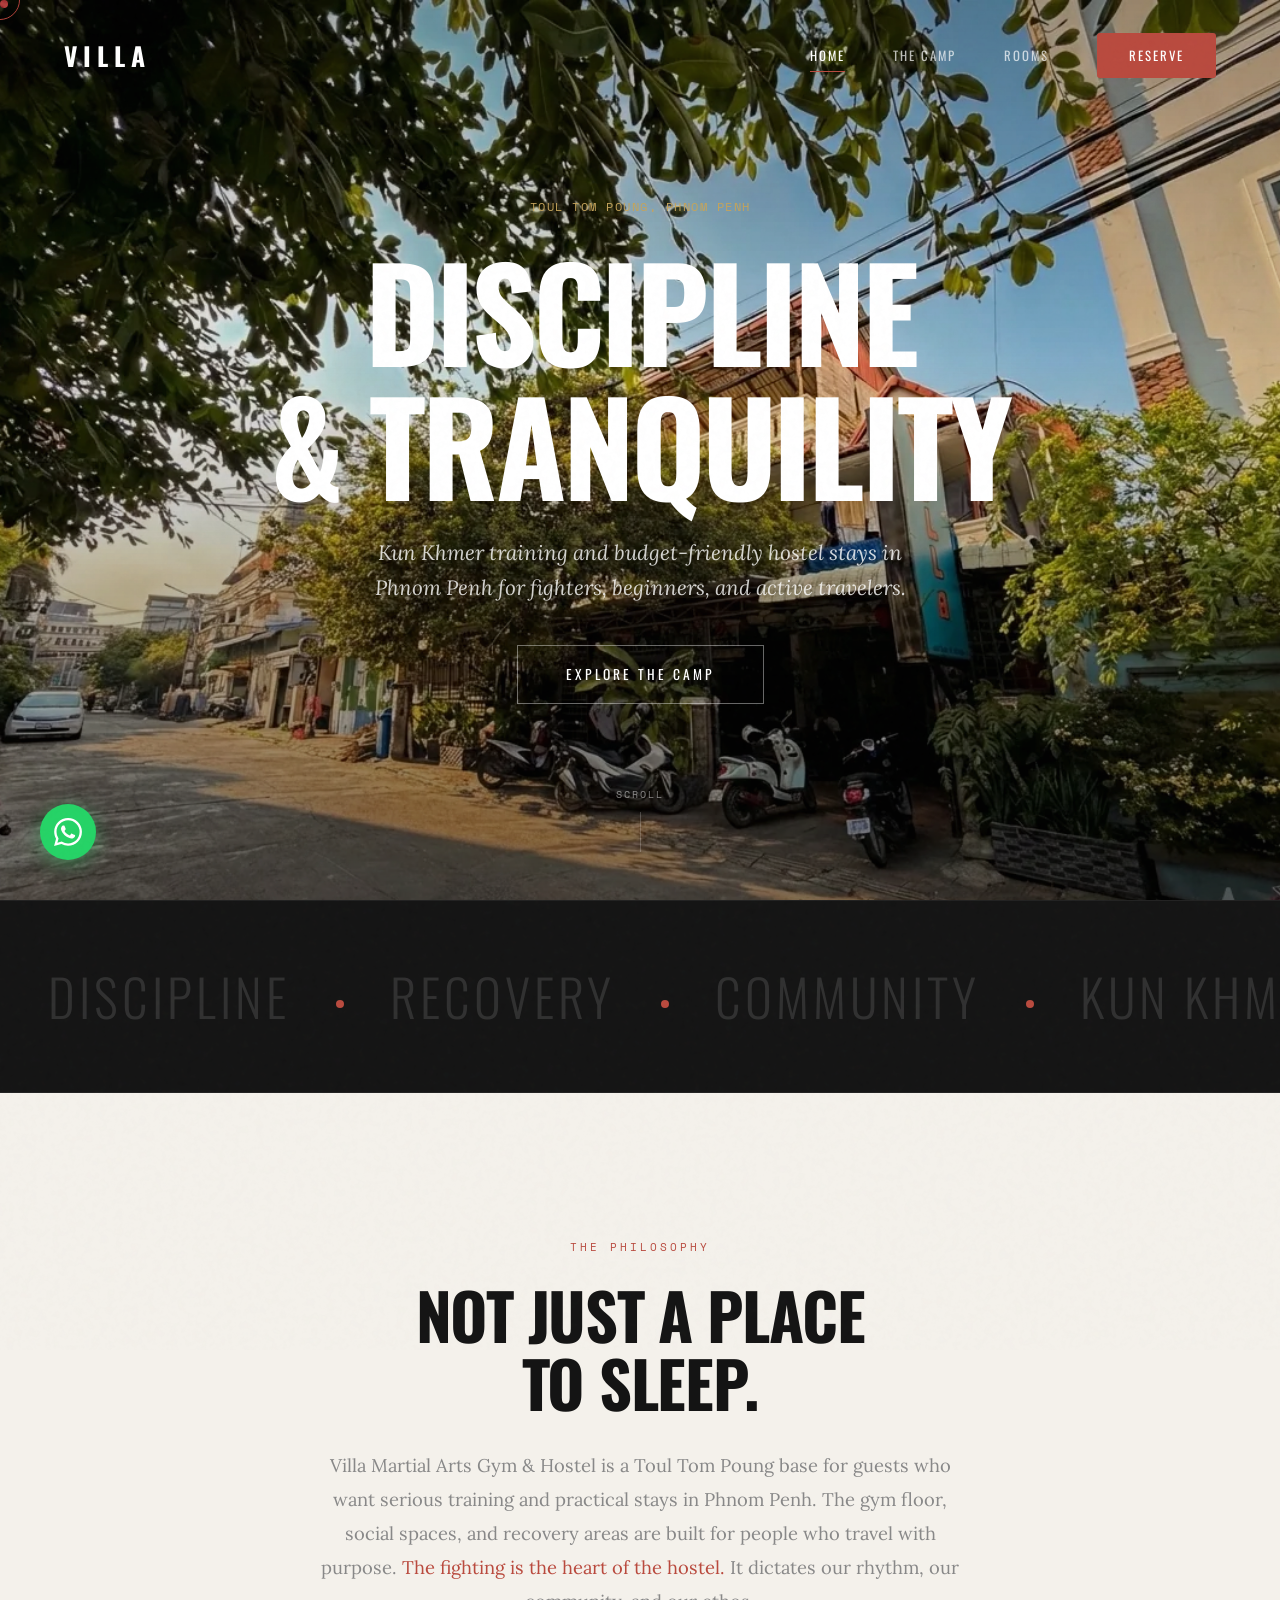
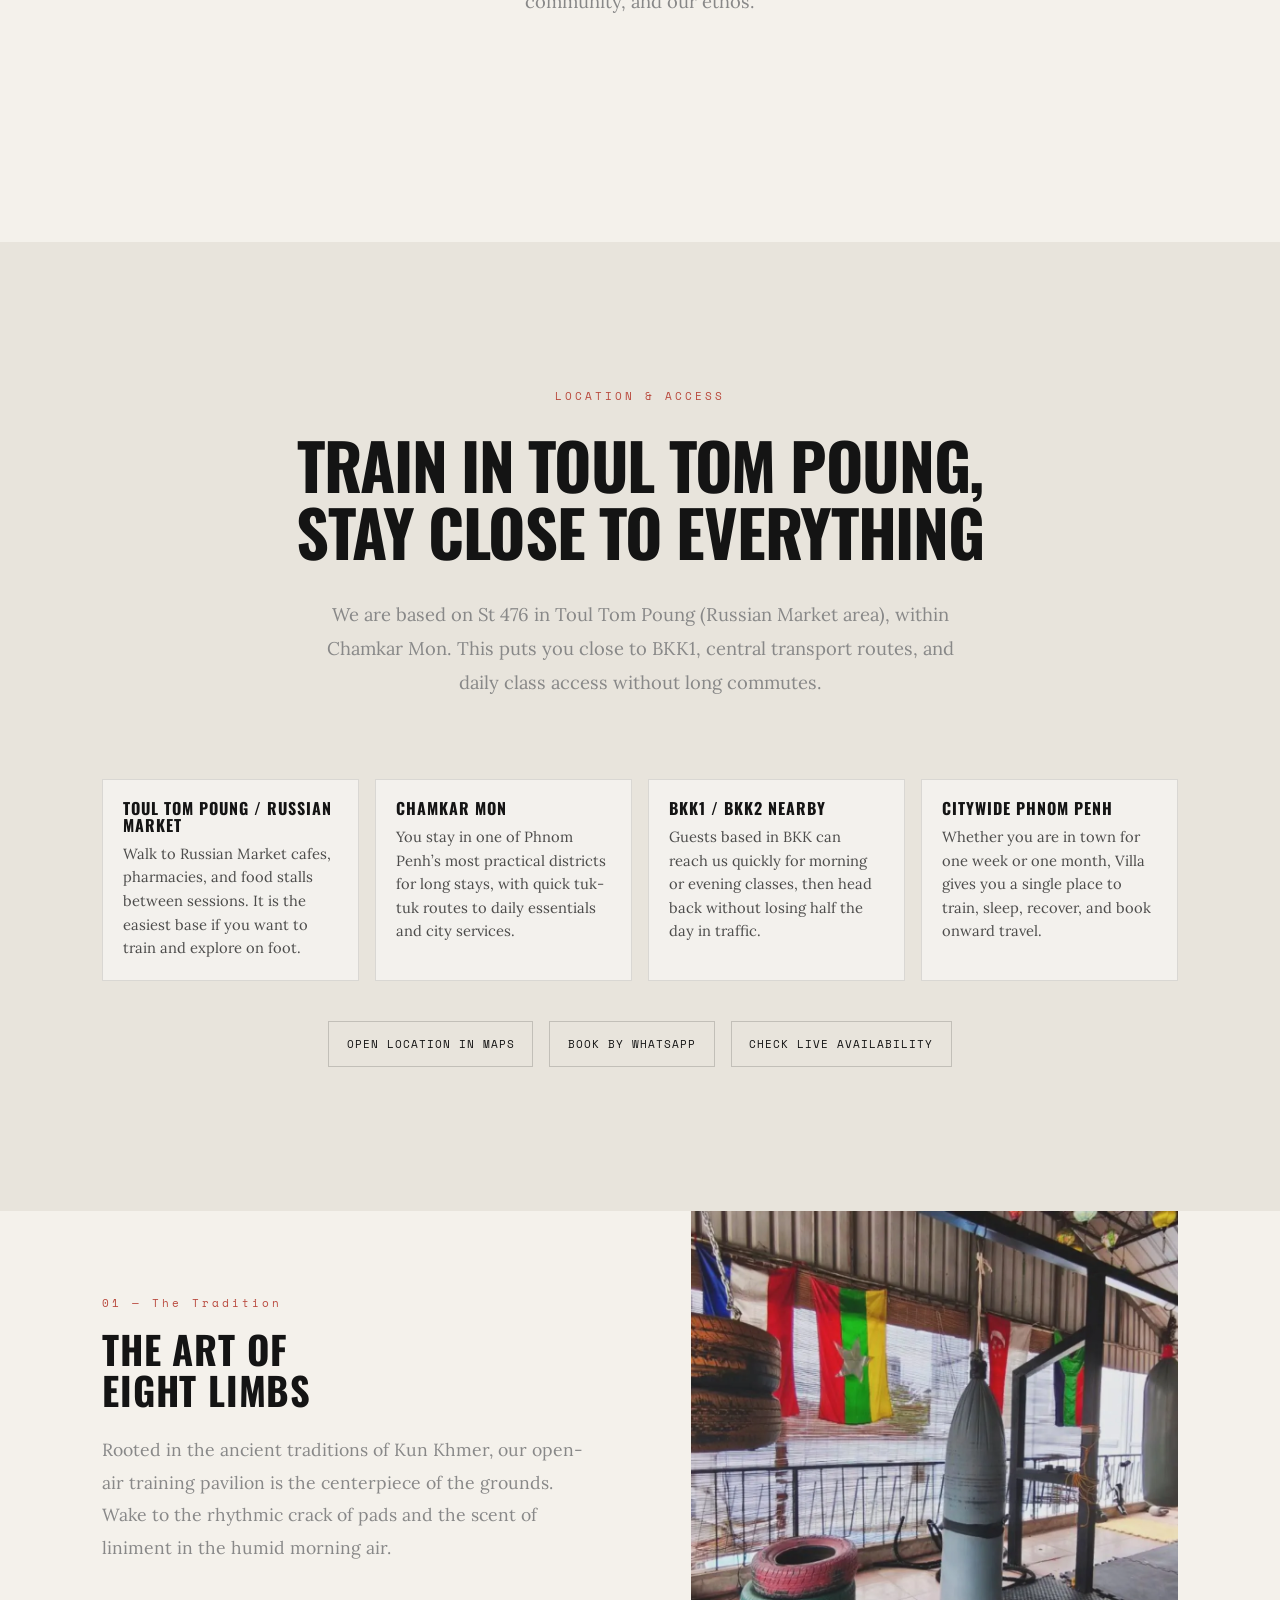
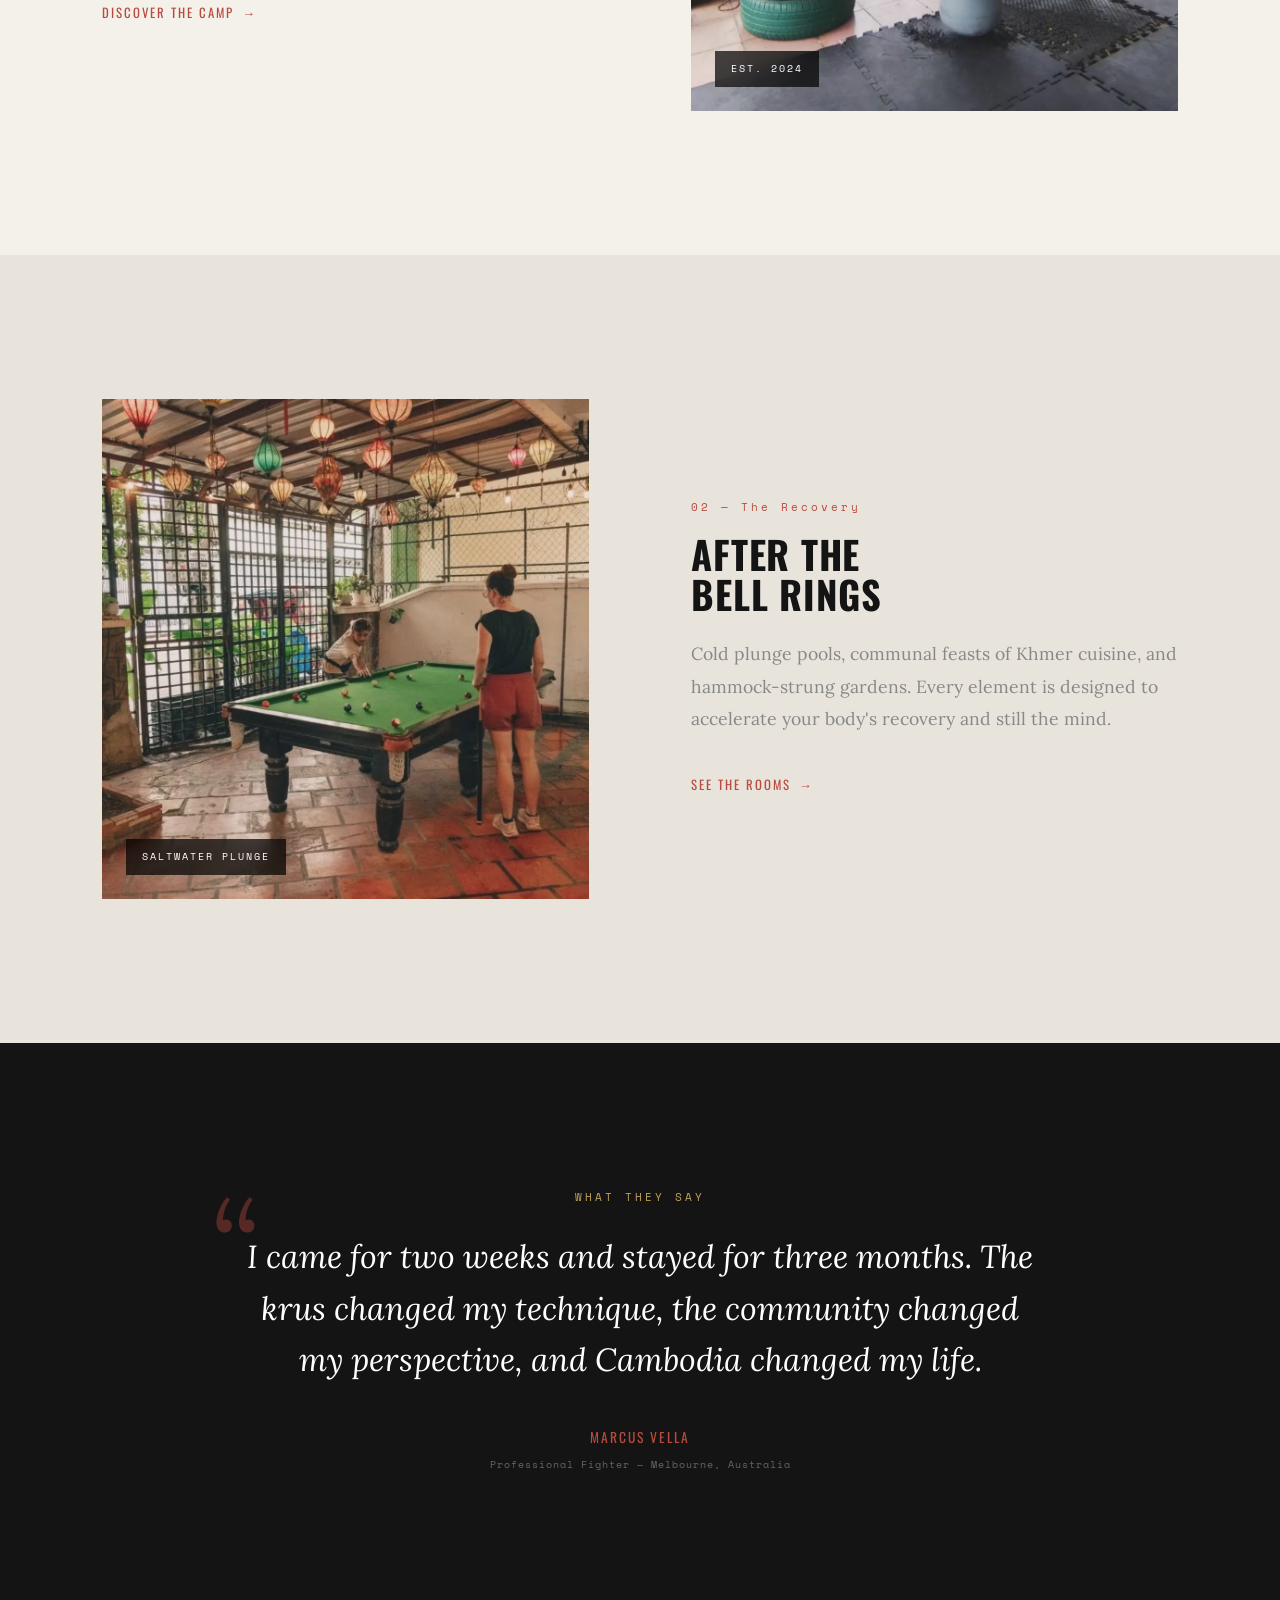
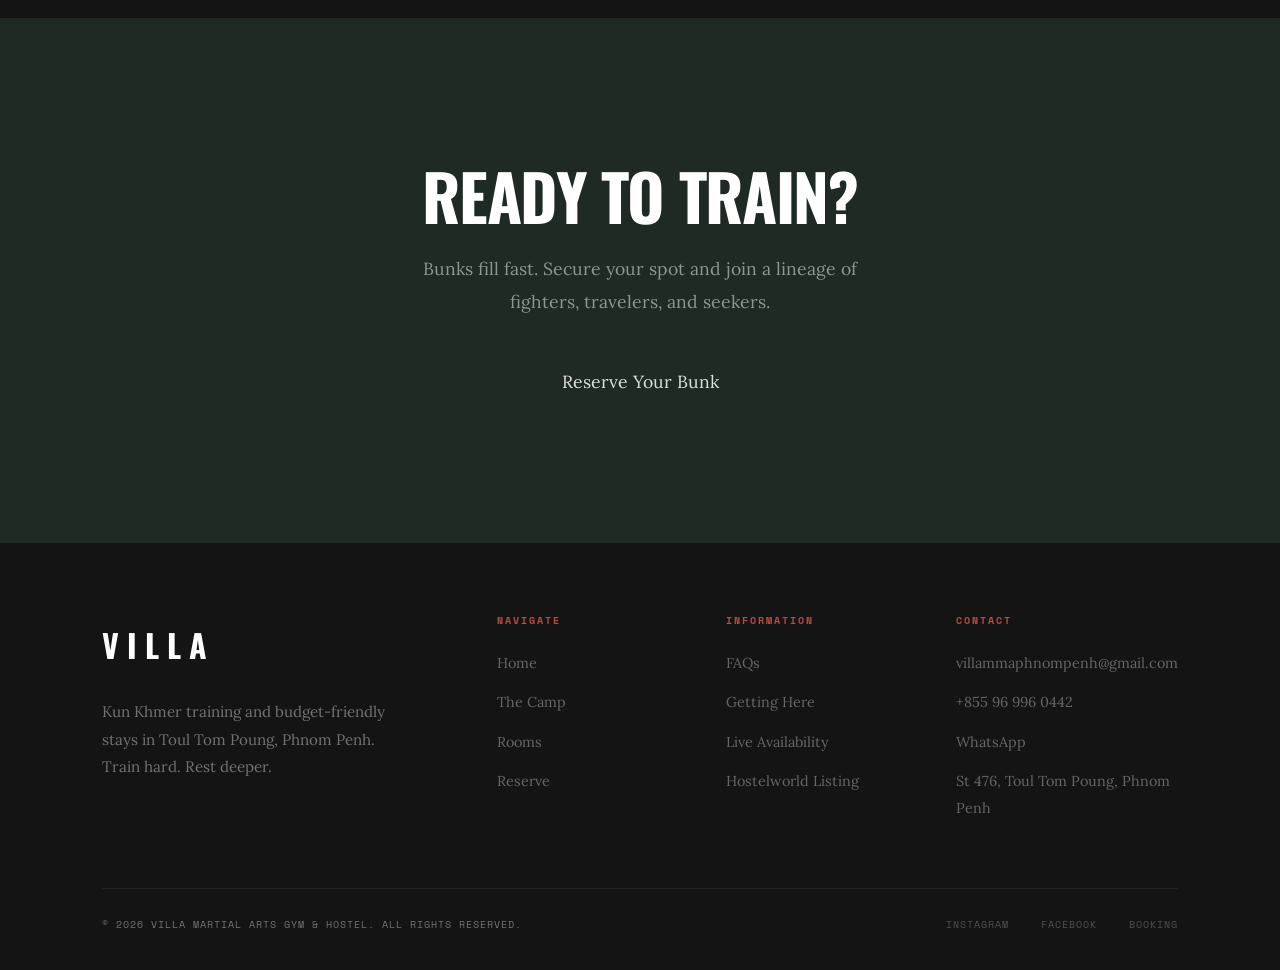
==== commit 2c0a8266: "Confirm villa site updates" ====
--- a/index.html
+++ b/index.html
@@ -6,19 +6,21 @@
     <title>Villa Martial Arts Gym & Hostel | Kun Khmer in Toul Tom Poung, Phnom Penh</title>
     <meta name="description" content="Train Kun Khmer, kickboxing, and boxing in Toul Tom Poung, Phnom Penh. Villa Martial Arts Gym & Hostel offers beginner-friendly classes, fighter-focused sessions, and budget-friendly rooms near Russian Market.">
     <meta name="robots" content="index, follow, max-image-preview:large">
-    <link rel="canonical" href="/">
-    <link rel="icon" href="IMG_9760.webp">
+    <link rel="canonical" href="https://villamartialarts.vercel.app/">
+    <link rel="icon" href="/IMG_9760.webp">
     <meta property="og:type" content="website">
     <meta property="og:site_name" content="Villa Martial Arts Gym & Hostel">
     <meta property="og:locale" content="en_US">
-    <meta property="og:url" content="/">
+    <meta property="og:url" content="https://villamartialarts.vercel.app/">
     <meta property="og:title" content="Villa Martial Arts Gym & Hostel | Kun Khmer in Phnom Penh">
     <meta property="og:description" content="Kun Khmer classes and budget-friendly hostel stays in Toul Tom Poung, Phnom Penh.">
-    <meta property="og:image" content="IMG_9760.webp">
+    <meta property="og:image" content="https://villamartialarts.vercel.app/fightersparring.webp">
+    <meta property="og:image:width" content="2752">
+    <meta property="og:image:height" content="1536">
     <meta name="twitter:card" content="summary_large_image">
     <meta name="twitter:title" content="Villa Martial Arts Gym & Hostel | Kun Khmer in Phnom Penh">
     <meta name="twitter:description" content="Train Kun Khmer and stay in Toul Tom Poung, Phnom Penh.">
-    <meta name="twitter:image" content="IMG_9760.webp">
+    <meta name="twitter:image" content="https://villamartialarts.vercel.app/fightersparring.webp">
     <meta name="theme-color" content="#141414">
 
     <link rel="preconnect" href="https://fonts.googleapis.com">
@@ -30,14 +32,14 @@
       "@context": "https://schema.org",
       "@type": "Hostel",
       "name": "Villa Martial Arts Gym & Hostel",
-      "url": "/",
+      "url": "https://villamartialarts.vercel.app/",
       "description": "Kun Khmer, boxing, and kickboxing focused hostel and training community in Toul Tom Poung, Phnom Penh.",
       "priceRange": "$6-$16",
       "hasMap": "https://maps.google.com/?q=St+476+Phnom+Penh+Cambodia",
       "image": [
-        "IMG_9760.webp",
-        "fightersparring.webp",
-        "privateroomactually.webp"
+        "https://villamartialarts.vercel.app/IMG_9760.webp",
+        "https://villamartialarts.vercel.app/fightersparring.webp",
+        "https://villamartialarts.vercel.app/privateroomactually.webp"
       ],
       "telephone": "+855969960442",
       "email": "villammaphnompenh@gmail.com",
@@ -125,7 +127,7 @@
       "@context": "https://schema.org",
       "@type": "SportsActivityLocation",
       "name": "Villa Martial Arts Gym",
-      "url": "/",
+      "url": "https://villamartialarts.vercel.app/",
       "description": "All-level Kun Khmer, kickboxing, and boxing sessions in Toul Tom Poung, Phnom Penh.",
       "telephone": "+855969960442",
       "address": {
@@ -424,6 +426,8 @@
             cursor: pointer;
             z-index: 1001;
             padding: 8px;
+            background: none;
+            border: none;
         }
 
         .hamburger span {
@@ -1409,6 +1413,50 @@
         .back-to-top.visible { opacity: 1; transform: translateY(0); }
         .back-to-top:hover { background: var(--jungle); }
 
+        /* --- SKIP NAV --- */
+        .skip-nav {
+            position: fixed;
+            top: -100%;
+            left: 50%;
+            transform: translateX(-50%);
+            background: var(--clay);
+            color: white;
+            padding: 0.75rem 2rem;
+            font-family: 'Oswald', sans-serif;
+            font-size: 0.85rem;
+            letter-spacing: 2px;
+            text-transform: uppercase;
+            z-index: 100000;
+            transition: top 0.3s ease;
+        }
+        .skip-nav:focus { top: 1rem; }
+
+        /* --- FLOATING WHATSAPP --- */
+        .whatsapp-float {
+            position: fixed;
+            bottom: 2.5rem;
+            left: 2.5rem;
+            width: 56px;
+            height: 56px;
+            background: #25D366;
+            border-radius: 50%;
+            display: flex;
+            align-items: center;
+            justify-content: center;
+            z-index: 900;
+            box-shadow: 0 4px 20px rgba(37, 211, 102, 0.4);
+            transition: transform 0.3s ease, box-shadow 0.3s ease;
+        }
+        .whatsapp-float:hover {
+            transform: scale(1.1);
+            box-shadow: 0 6px 28px rgba(37, 211, 102, 0.5);
+        }
+        .whatsapp-float svg {
+            width: 28px;
+            height: 28px;
+            fill: white;
+        }
+
         /* --- RESPONSIVE --- */
         @media (max-width: 1024px) {
             .rooms-grid { grid-template-columns: 1fr; max-width: 500px; margin: 0 auto; }
@@ -1429,7 +1477,8 @@
             .hero-content h1 { font-size: clamp(3rem, 12vw, 5rem); }
             .footer-top { grid-template-columns: 1fr; gap: 3rem; }
             .footer-bottom { flex-direction: column; gap: 1rem; text-align: center; }
-            .cursor-dot, .cursor-ring { display: none; }
+            .cursor-dot, .cursor-ring { display: none !important; }
+            .grain { display: none; }
             .schedule-wrapper { margin: 0 -2vw; }
             .stats-row { grid-template-columns: repeat(2, 1fr); }
         }
@@ -1440,6 +1489,9 @@
     </style>
 </head>
 <body>
+
+    <!-- SKIP NAV -->
+    <a class="skip-nav" href="#main-content">Skip to content</a>
 
     <!-- FILM GRAIN -->
     <div class="grain"></div>
@@ -1466,9 +1518,9 @@
             <a href="#rooms" onclick="navigate('rooms'); return false;" id="nav-rooms">ROOMS</a>
             <a href="#reserve" onclick="navigate('reserve'); return false;" id="nav-reserve" class="btn-nav">RESERVE</a>
         </div>
-        <div class="hamburger" id="hamburger" onclick="toggleMobileMenu()">
+        <button class="hamburger" id="hamburger" onclick="toggleMobileMenu()" aria-label="Toggle menu" aria-expanded="false">
             <span></span><span></span><span></span>
-        </div>
+        </button>
     </nav>
 
     <!-- MOBILE MENU -->
@@ -1481,7 +1533,8 @@
 
 
     <!-- ========== PAGE: HOME ========== -->
-    <main id="home" class="page-view active">
+    <main id="home" class="page-view active" tabindex="-1">
+        <span id="main-content"></span>
 
         <header class="hero">
             <div class="hero-bg" id="parallax-home" style="background-image: url('IMG_9760.webp');"></div>
@@ -1558,7 +1611,7 @@
                     <a class="text-link" href="#camp" onclick="navigate('camp'); return false;">Discover the camp <span class="text-link-arrow">&rarr;</span></a>
                 </div>
                 <div class="split-media reveal-right d2">
-                    <img src="boxinggymbag.webp" alt="Heavy bags and flags in Villa training pavilion">
+                    <img src="boxinggymbag.webp" alt="Heavy bags and flags in Villa training pavilion" loading="lazy">
                     <div class="img-badge">Est. 2024</div>
                 </div>
             </div>
@@ -1574,7 +1627,7 @@
                     <a class="text-link" href="#rooms" onclick="navigate('rooms'); return false;">See the rooms <span class="text-link-arrow">&rarr;</span></a>
                 </div>
                 <div class="split-media reveal-left d2">
-                    <img src="loungearea.webp" alt="Villa lounge area with pool table and lanterns">
+                    <img src="loungearea.webp" alt="Villa lounge area with pool table and lanterns" loading="lazy">
                     <div class="img-badge">Saltwater Plunge</div>
                 </div>
             </div>
@@ -1605,7 +1658,7 @@
 
 
     <!-- ========== PAGE: THE CAMP ========== -->
-    <main id="camp" class="page-view">
+    <main id="camp" class="page-view" tabindex="-1">
 
         <header class="hero hero-sub">
             <div class="hero-bg" style="background-image: url('figters from the gym.webp');"></div>
@@ -1626,7 +1679,7 @@
                     <p>Our program is run by veteran Cambodian Krus who have fought in the stadiums of Phnom Penh. We run daily Kun Khmer, kickboxing, and boxing classes for beginners, intermediate guests, and active fighters preparing for bouts.</p>
                 </div>
                 <div class="split-media reveal-left d2">
-                    <img src="fightersparring.webp" alt="Fighters sparring in Villa pavilion">
+                    <img src="fightersparring.webp" alt="Fighters sparring in Villa pavilion" loading="lazy">
                     <div class="img-badge">Phnom Penh Lineage</div>
                 </div>
             </div>
@@ -1783,27 +1836,27 @@
             </div>
             <div class="hscroll-track" id="hscroll-camp">
                 <div class="hscroll-item">
-                    <img src="boxinggymbag.webp" alt="Heavy bags at Villa gym">
+                    <img src="boxinggymbag.webp" alt="Heavy bags at Villa gym" loading="lazy">
                     <div class="hscroll-caption"><h4>THE BAGS</h4><p>Heavy bag rounds under Khmer flags.</p></div>
                 </div>
                 <div class="hscroll-item">
-                    <img src="fightersparring.webp" alt="Sparring session at Villa Martial Arts">
+                    <img src="fightersparring.webp" alt="Sparring session at Villa Martial Arts" loading="lazy">
                     <div class="hscroll-caption"><h4>THE WORK</h4><p>Technical sparring, daily.</p></div>
                 </div>
                 <div class="hscroll-item">
-                    <img src="figters from the gym.webp" alt="Villa fighter group photo">
+                    <img src="figters from the gym.webp" alt="Villa fighter group photo" loading="lazy">
                     <div class="hscroll-caption"><h4>THE TEAM</h4><p>Local fighters and visiting athletes.</p></div>
                 </div>
                 <div class="hscroll-item">
-                    <img src="loungearea.webp" alt="Villa lounge with pool table">
+                    <img src="loungearea.webp" alt="Villa lounge with pool table" loading="lazy">
                     <div class="hscroll-caption"><h4>THE LOUNGE</h4><p>Recovery and community between sessions.</p></div>
                 </div>
                 <div class="hscroll-item">
-                    <img src="privateroomactually.webp" alt="Actual private room at Villa">
+                    <img src="privateroomactually.webp" alt="Actual private room at Villa" loading="lazy">
                     <div class="hscroll-caption"><h4>THE ROOM</h4><p>Practical private comfort for longer stays.</p></div>
                 </div>
                 <div class="hscroll-item">
-                    <img src="staffatbar.webp" alt="Villa bar area and staff">
+                    <img src="staffatbar.webp" alt="Villa bar area and staff" loading="lazy">
                     <div class="hscroll-caption"><h4>THE BAR</h4><p>Post-training meals, drinks, and support crew.</p></div>
                 </div>
             </div>
@@ -1813,7 +1866,7 @@
 
 
     <!-- ========== PAGE: ROOMS ========== -->
-    <main id="rooms" class="page-view">
+    <main id="rooms" class="page-view" tabindex="-1">
 
         <header class="hero hero-sub">
             <div class="hero-bg" style="background-image: url('privateroomactually.webp');"></div>
@@ -1839,7 +1892,7 @@
             <div class="rooms-grid">
                 <div class="room-card reveal d1" onclick="navigate('reserve')">
                     <div class="room-card-img-wrap">
-                        <img class="room-card-img" src="boxinggymbag.webp" alt="Fighter's Bunk and training zone">
+                        <img class="room-card-img" src="boxinggymbag.webp" alt="Fighter's Bunk and training zone" loading="lazy">
                     </div>
                     <div class="room-card-body">
                         <div class="room-card-type">Shared &mdash; 4 Beds</div>
@@ -1857,7 +1910,7 @@
 
                 <div class="room-card reveal d2" onclick="navigate('reserve')">
                     <div class="room-card-img-wrap">
-                        <img class="room-card-img" src="privateroomactually.webp" alt="Actual private room at Villa">
+                        <img class="room-card-img" src="privateroomactually.webp" alt="Actual private room at Villa" loading="lazy">
                     </div>
                     <div class="room-card-body">
                         <div class="room-card-type">Private &mdash; Double</div>
@@ -1875,7 +1928,7 @@
 
                 <div class="room-card reveal d3" onclick="navigate('reserve')">
                     <div class="room-card-img-wrap">
-                        <img class="room-card-img" src="loungearea.webp" alt="Pavilion suite and lounge ambience">
+                        <img class="room-card-img" src="loungearea.webp" alt="Pavilion suite and lounge ambience" loading="lazy">
                     </div>
                     <div class="room-card-body">
                         <div class="room-card-type">Private &mdash; Triple</div>
@@ -1903,7 +1956,7 @@
                     <a class="text-link" href="#reserve" onclick="navigate('reserve'); return false;">Book your stay <span class="text-link-arrow">&rarr;</span></a>
                 </div>
                 <div class="split-media reveal-right d2">
-                    <img src="staffatbar.webp" alt="Villa bar staff and amenities area">
+                    <img src="staffatbar.webp" alt="Villa bar staff and amenities area" loading="lazy">
                     <div class="img-badge">All Inclusive</div>
                 </div>
             </div>
@@ -1913,7 +1966,7 @@
 
 
     <!-- ========== PAGE: RESERVE ========== -->
-    <main id="reserve" class="page-view">
+    <main id="reserve" class="page-view" tabindex="-1">
 
         <header class="hero hero-sub">
             <div class="hero-bg" style="background-image: url('staffatbar.webp');"></div>
@@ -1937,26 +1990,31 @@
                     </div>
                 </div>
 
-                <form onsubmit="event.preventDefault(); showConfirmation();">
+                <form action="https://formsubmit.co/villammaphnompenh@gmail.com" method="POST" id="bookingForm">
+                    <input type="hidden" name="_subject" value="New Booking Request — Villa Martial Arts">
+                    <input type="hidden" name="_captcha" value="false">
+                    <input type="hidden" name="_next" value="https://villamartialarts.vercel.app/?submitted=1#reserve">
+                    <input type="text" name="_honey" style="display:none">
+
                     <div class="form-row">
                         <div class="form-group">
-                            <label>First Name</label>
-                            <input type="text" required placeholder="John">
+                            <label for="firstName">First Name</label>
+                            <input type="text" name="first_name" id="firstName" required placeholder="John">
                         </div>
                         <div class="form-group">
-                            <label>Last Name</label>
-                            <input type="text" required placeholder="Doe">
+                            <label for="lastName">Last Name</label>
+                            <input type="text" name="last_name" id="lastName" required placeholder="Doe">
                         </div>
                     </div>
 
                     <div class="form-row">
                         <div class="form-group">
-                            <label>Email Address</label>
-                            <input type="email" required placeholder="john@example.com">
+                            <label for="email">Email Address</label>
+                            <input type="email" name="email" id="email" required placeholder="john@example.com">
                         </div>
                         <div class="form-group">
-                            <label>Experience Level</label>
-                            <select>
+                            <label for="experience">Experience Level</label>
+                            <select name="experience" id="experience">
                                 <option>Beginner / Fitness</option>
                                 <option>Intermediate / Amateur</option>
                                 <option>Professional Fighter</option>
@@ -1967,19 +2025,19 @@
 
                     <div class="form-row">
                         <div class="form-group">
-                            <label>Arrival Date</label>
-                            <input type="date" required>
+                            <label for="arrival">Arrival Date</label>
+                            <input type="date" name="arrival" id="arrival" required>
                         </div>
                         <div class="form-group">
-                            <label>Departure Date</label>
-                            <input type="date" required>
+                            <label for="departure">Departure Date</label>
+                            <input type="date" name="departure" id="departure" required>
                         </div>
                     </div>
 
                     <div class="form-row">
                         <div class="form-group full">
-                            <label>Accommodation</label>
-                            <select required>
+                            <label for="accommodation">Accommodation</label>
+                            <select name="accommodation" id="accommodation" required>
                                 <option value="" disabled selected>Select an option...</option>
                                 <option>The Fighter's Bunk (Shared) &mdash; from $6/night</option>
                                 <option>Private Concrete Suite &mdash; from $15/night</option>
@@ -1990,8 +2048,8 @@
 
                     <div class="form-row">
                         <div class="form-group full">
-                            <label>Tell Us About Yourself</label>
-                            <textarea rows="3" placeholder="Training goals, fight history, dietary requirements..."></textarea>
+                            <label for="message">Tell Us About Yourself</label>
+                            <textarea name="message" id="message" rows="3" placeholder="Training goals, fight history, dietary requirements..."></textarea>
                         </div>
                     </div>
 
@@ -2032,6 +2090,11 @@
     </main>
 
 
+    <!-- FLOATING WHATSAPP -->
+    <a class="whatsapp-float" href="https://wa.me/855969960442" target="_blank" rel="noopener" aria-label="Chat on WhatsApp">
+        <svg viewBox="0 0 24 24" xmlns="http://www.w3.org/2000/svg"><path d="M17.472 14.382c-.297-.149-1.758-.867-2.03-.967-.273-.099-.471-.148-.67.15-.197.297-.767.966-.94 1.164-.173.199-.347.223-.644.075-.297-.15-1.255-.463-2.39-1.475-.883-.788-1.48-1.761-1.653-2.059-.173-.297-.018-.458.13-.606.134-.133.298-.347.446-.52.149-.174.198-.298.298-.497.099-.198.05-.371-.025-.52-.075-.149-.669-1.612-.916-2.207-.242-.579-.487-.5-.669-.51-.173-.008-.371-.01-.57-.01-.198 0-.52.074-.792.372-.272.297-1.04 1.016-1.04 2.479 0 1.462 1.065 2.875 1.213 3.074.149.198 2.096 3.2 5.077 4.487.709.306 1.262.489 1.694.625.712.227 1.36.195 1.871.118.571-.085 1.758-.719 2.006-1.413.248-.694.248-1.289.173-1.413-.074-.124-.272-.198-.57-.347m-5.421 7.403h-.004a9.87 9.87 0 01-5.031-1.378l-.361-.214-3.741.982.998-3.648-.235-.374a9.86 9.86 0 01-1.51-5.26c.001-5.45 4.436-9.884 9.888-9.884 2.64 0 5.122 1.03 6.988 2.898a9.825 9.825 0 012.893 6.994c-.003 5.45-4.437 9.884-9.885 9.884m8.413-18.297A11.815 11.815 0 0012.05 0C5.495 0 .16 5.335.157 11.892c0 2.096.547 4.142 1.588 5.945L.057 24l6.305-1.654a11.882 11.882 0 005.683 1.448h.005c6.554 0 11.89-5.335 11.893-11.893a11.821 11.821 0 00-3.48-8.413z"/></svg>
+    </a>
+
     <!-- ========== FOOTER (GLOBAL) ========== -->
     <footer>
         <div class="footer-top">
@@ -2080,39 +2143,56 @@
             }, 2200);
         });
 
-        // --- CUSTOM CURSOR ---
+        // --- CUSTOM CURSOR (desktop only) ---
         const dot = document.getElementById('cursorDot');
         const ring = document.getElementById('cursorRing');
-        let mouseX = 0, mouseY = 0;
-        let ringX = 0, ringY = 0;
-
-        document.addEventListener('mousemove', e => {
-            mouseX = e.clientX;
-            mouseY = e.clientY;
-            dot.style.left = mouseX - 4 + 'px';
-            dot.style.top = mouseY - 4 + 'px';
-        });
-
-        function animateRing() {
-            ringX += (mouseX - ringX) * 0.12;
-            ringY += (mouseY - ringY) * 0.12;
-            ring.style.left = ringX - 20 + 'px';
-            ring.style.top = ringY - 20 + 'px';
-            requestAnimationFrame(animateRing);
-        }
-        animateRing();
-
-        // Hover effect on interactive elements
-        document.querySelectorAll('a, button, .room-card, .hscroll-item, .sched-cell').forEach(el => {
-            el.addEventListener('mouseenter', () => ring.classList.add('hover'));
-            el.addEventListener('mouseleave', () => ring.classList.remove('hover'));
-        });
+        const isTouch = window.matchMedia('(pointer: coarse)').matches;
+
+        if (!isTouch) {
+            let mouseX = 0, mouseY = 0;
+            let ringX = 0, ringY = 0;
+
+            document.addEventListener('mousemove', e => {
+                mouseX = e.clientX;
+                mouseY = e.clientY;
+                dot.style.left = mouseX - 4 + 'px';
+                dot.style.top = mouseY - 4 + 'px';
+            });
+
+            function animateRing() {
+                ringX += (mouseX - ringX) * 0.12;
+                ringY += (mouseY - ringY) * 0.12;
+                ring.style.left = ringX - 20 + 'px';
+                ring.style.top = ringY - 20 + 'px';
+                requestAnimationFrame(animateRing);
+            }
+            animateRing();
+
+            document.querySelectorAll('a, button, .room-card, .hscroll-item, .sched-cell').forEach(el => {
+                el.addEventListener('mouseenter', () => ring.classList.add('hover'));
+                el.addEventListener('mouseleave', () => ring.classList.remove('hover'));
+            });
+        }
+
+        // --- SKIP NAV ---
+        const skipNav = document.querySelector('.skip-nav');
+        if (skipNav) {
+            skipNav.addEventListener('click', event => {
+                event.preventDefault();
+                const activeMain = document.querySelector('.page-view.active');
+                if (activeMain) activeMain.focus();
+            });
+        }
 
         // --- MOBILE MENU ---
         function toggleMobileMenu() {
-            document.getElementById('hamburger').classList.toggle('open');
-            document.getElementById('mobileMenu').classList.toggle('open');
-            document.body.style.overflow = document.getElementById('mobileMenu').classList.contains('open') ? 'hidden' : '';
+            const btn = document.getElementById('hamburger');
+            const menu = document.getElementById('mobileMenu');
+            btn.classList.toggle('open');
+            menu.classList.toggle('open');
+            const isOpen = menu.classList.contains('open');
+            document.body.style.overflow = isOpen ? 'hidden' : '';
+            btn.setAttribute('aria-expanded', isOpen);
         }
 
         // --- SPA NAVIGATION ---
@@ -2236,12 +2316,17 @@
             });
         });
 
-        // --- FORM CONFIRMATION ---
-        function showConfirmation() {
-            const form = document.querySelector('#reserve form');
+        // --- FORM: SHOW CONFIRMATION ON RETURN ---
+        const hasSubmittedFlag = new URLSearchParams(window.location.search).has('submitted');
+        const returnedFromFormSubmit = document.referrer.includes('formsubmit.co');
+        if (hasSubmittedFlag || returnedFromFormSubmit) {
+            const form = document.getElementById('bookingForm');
             const msg = document.getElementById('confirmationMsg');
-            form.style.display = 'none';
-            msg.style.display = 'block';
+            if (form && msg) {
+                form.style.display = 'none';
+                msg.style.display = 'block';
+                navigate('reserve', false);
+            }
         }
     </script>
 
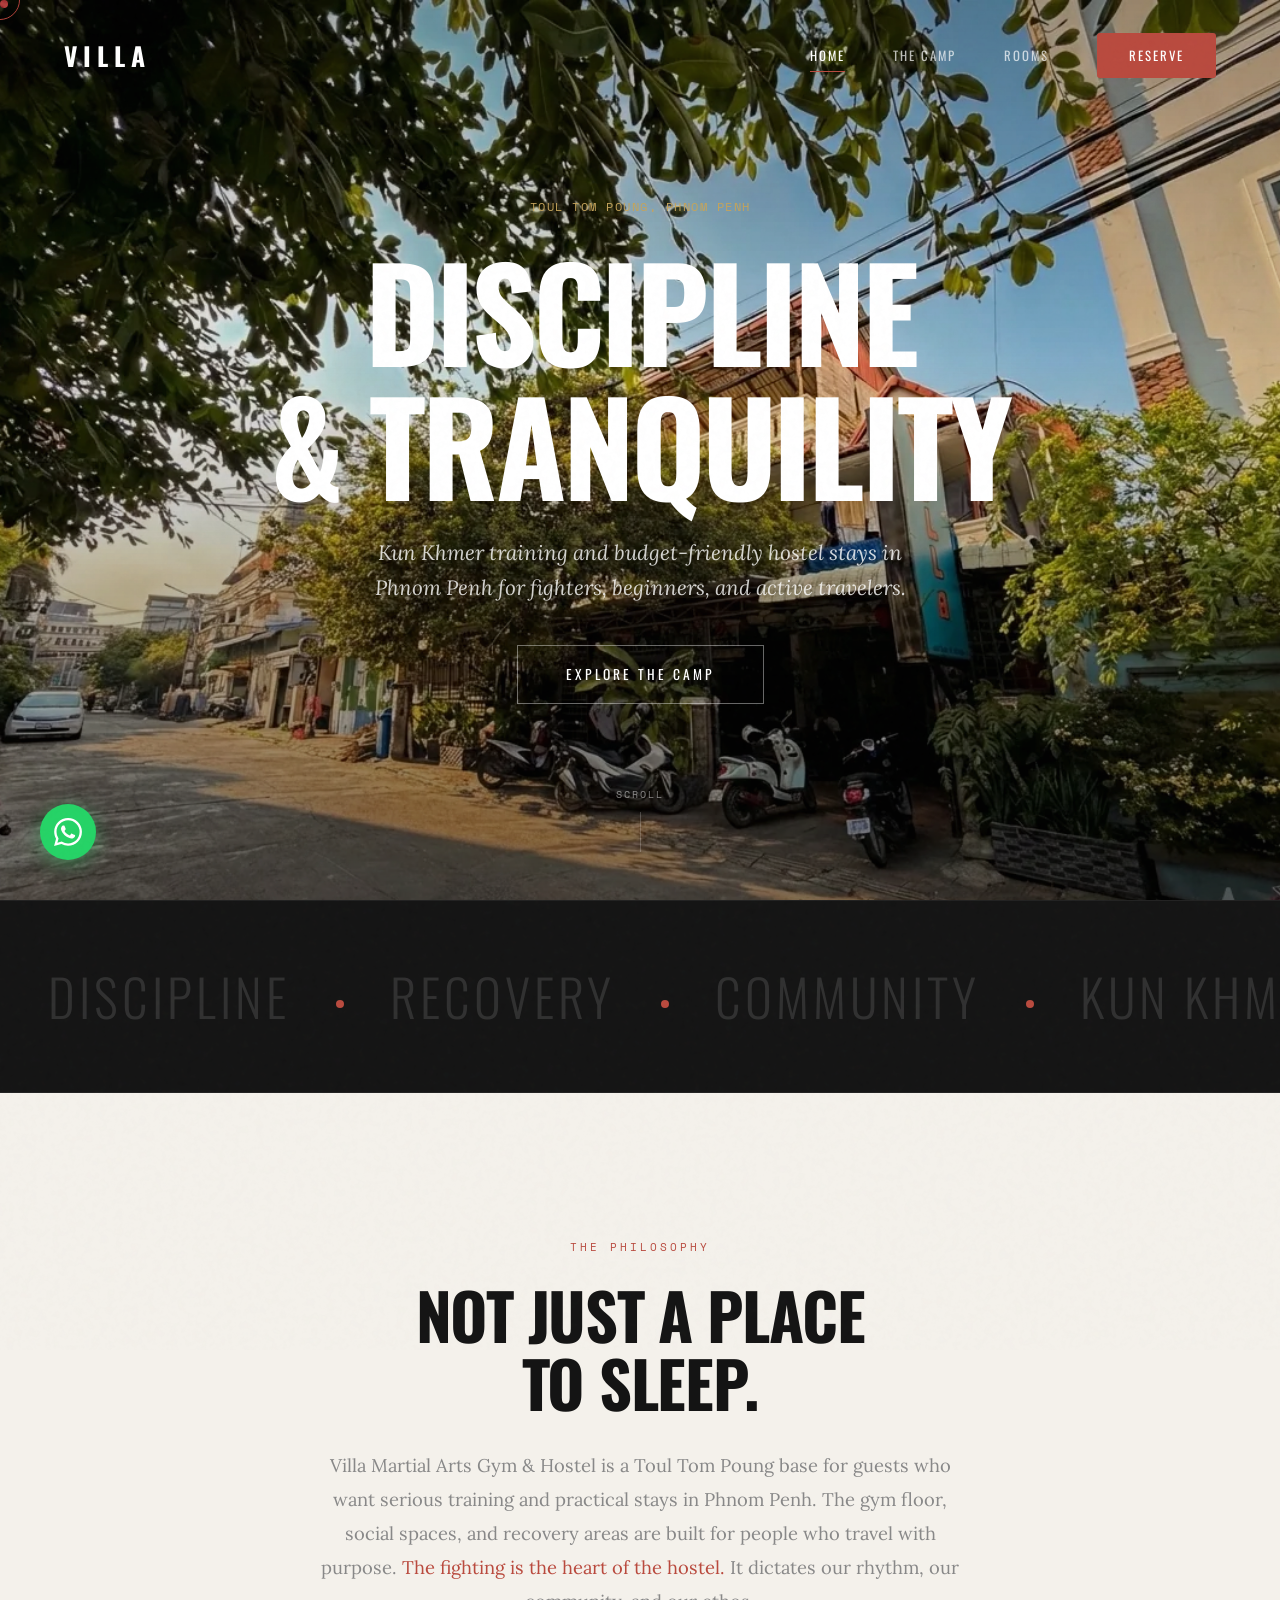
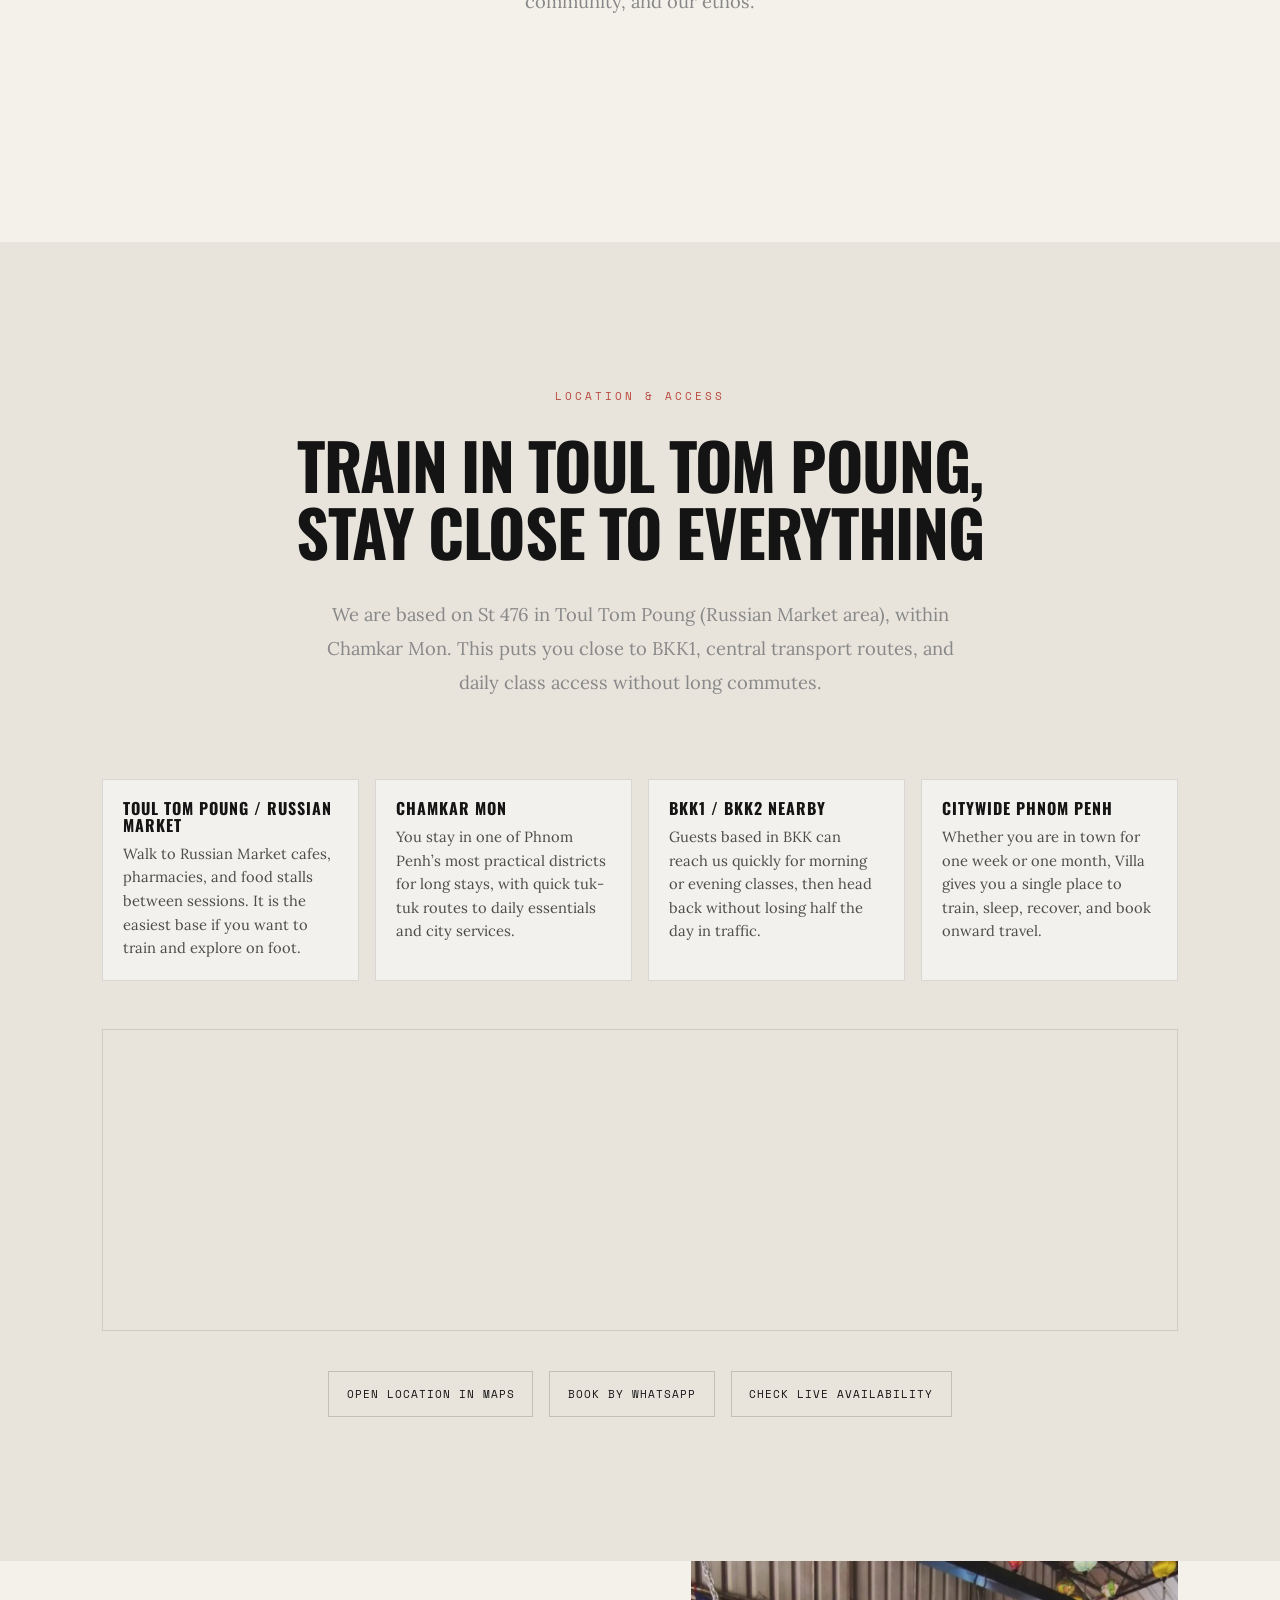
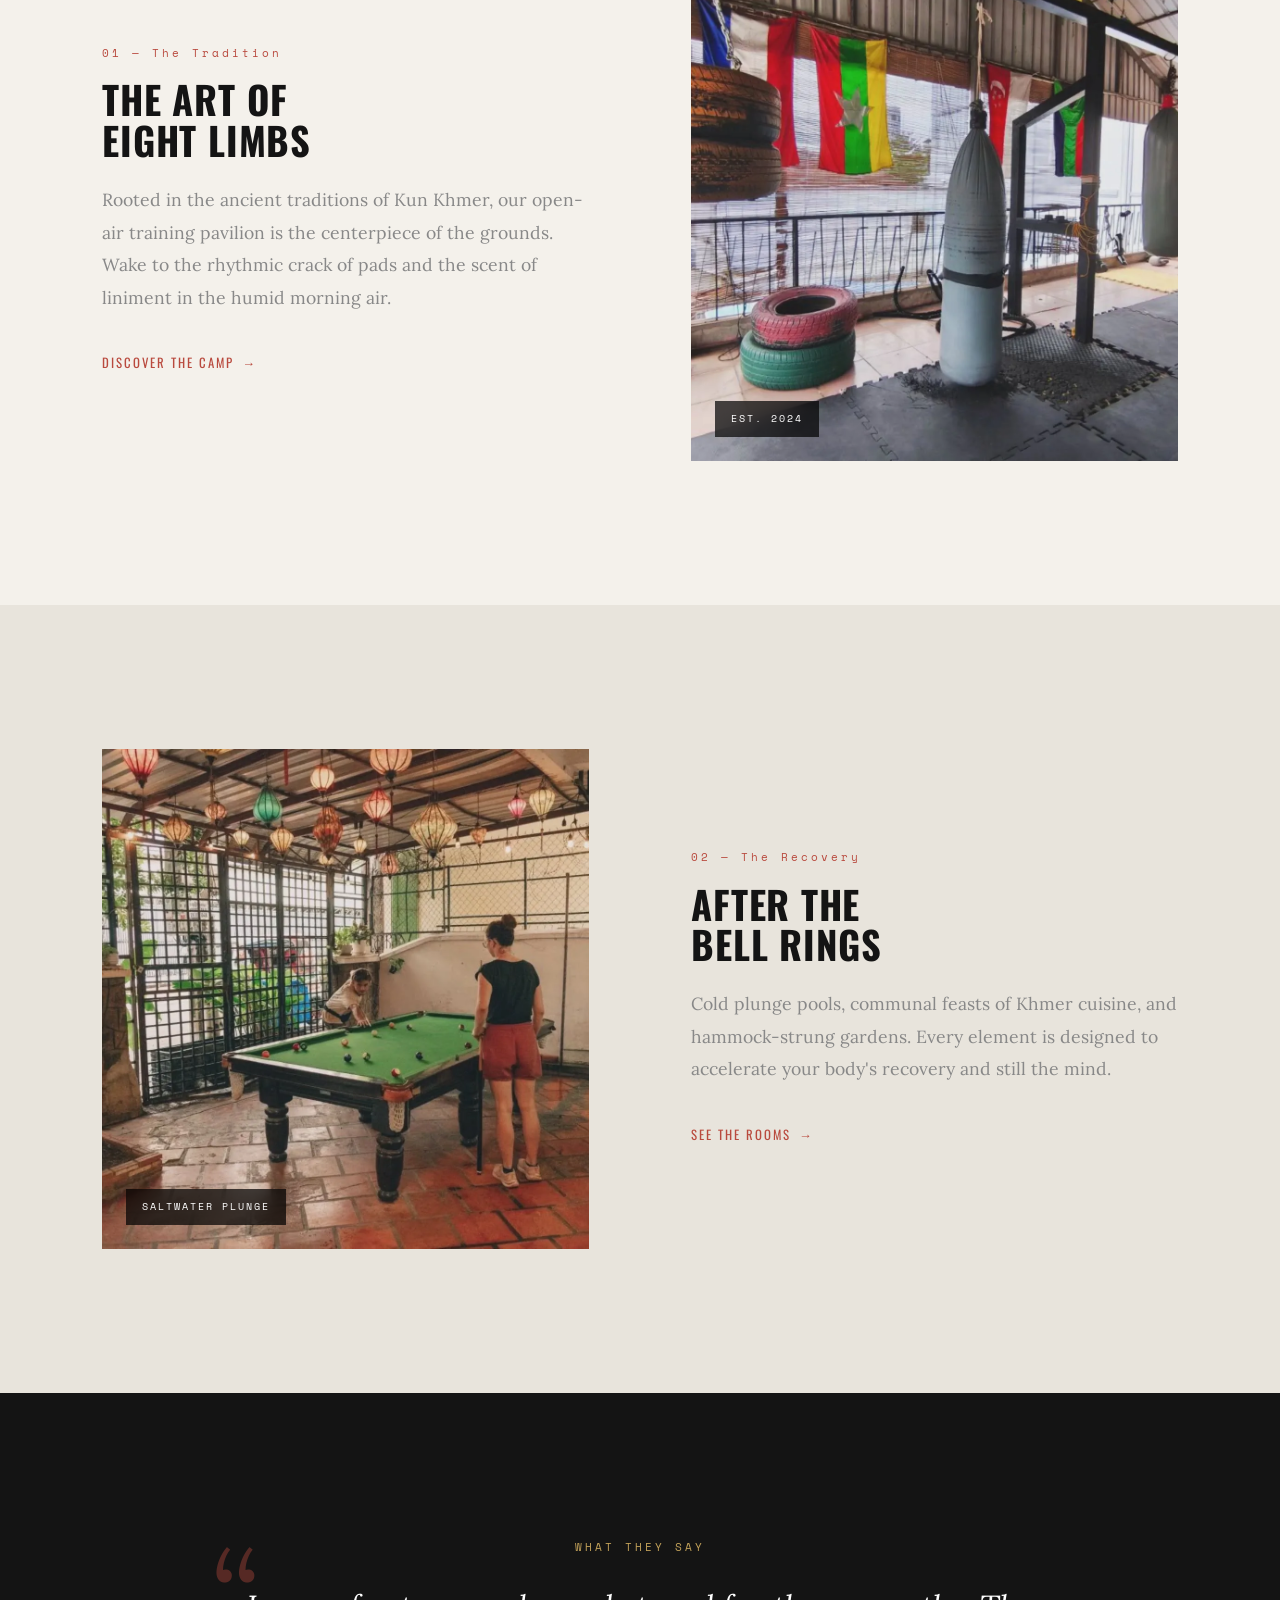
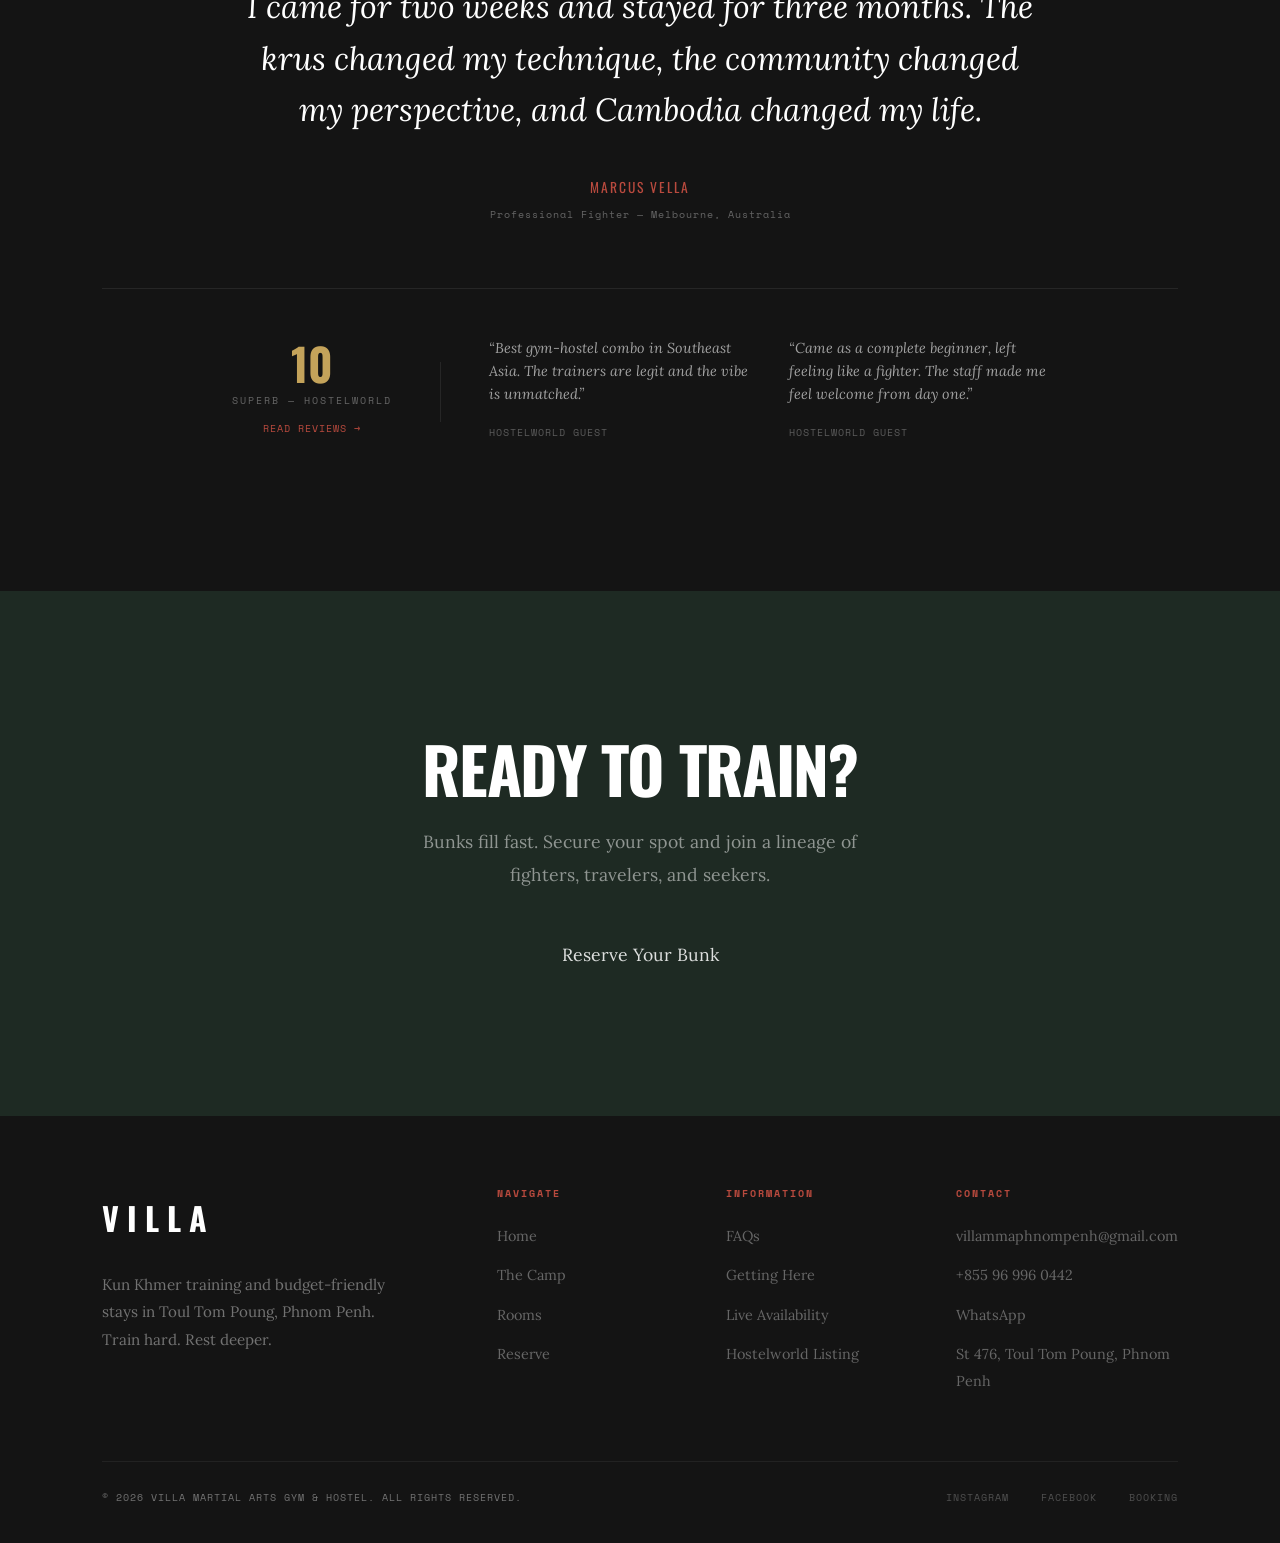
==== commit 2064824e: "Verify recent site improvements" ====
--- a/index.html
+++ b/index.html
@@ -60,6 +60,11 @@
         "addressLocality": "Phnom Penh",
         "addressRegion": "Chamkar Mon",
         "addressCountry": "KH"
+      },
+      "geo": {
+        "@type": "GeoCoordinates",
+        "latitude": 11.5494,
+        "longitude": 104.9215
       },
       "areaServed": [
         "Toul Tom Poung",
@@ -119,7 +124,15 @@
         "https://www.facebook.com/villamartialartsphnompenh/",
         "https://www.booking.com/hotel/kh/villa-martial-arts.html",
         "https://www.hostelworld.com/hostels/p/322300/villa-martial-arts-gym-and-hostel/"
-      ]
+      ],
+      "aggregateRating": {
+        "@type": "AggregateRating",
+        "ratingValue": "10",
+        "bestRating": "10",
+        "worstRating": "1",
+        "ratingCount": "50",
+        "reviewCount": "50"
+      }
     }
     </script>
     <script type="application/ld+json">
@@ -136,6 +149,11 @@
         "addressLocality": "Phnom Penh",
         "addressRegion": "Chamkar Mon",
         "addressCountry": "KH"
+      },
+      "geo": {
+        "@type": "GeoCoordinates",
+        "latitude": 11.5494,
+        "longitude": 104.9215
       },
       "sport": [
         "Kun Khmer",
@@ -1486,6 +1504,160 @@
         @media (max-width: 480px) {
             .schedule-legend { gap: 1.5rem; }
         }
+
+        /* --- STICKY MOBILE BOOKING BAR --- */
+        .mobile-book-bar {
+            display: none;
+            position: fixed;
+            bottom: 0; left: 0;
+            width: 100%;
+            z-index: 950;
+            background: var(--charcoal);
+            border-top: 1px solid rgba(255,255,255,0.08);
+            padding: 0.75rem 5vw;
+            align-items: center;
+            justify-content: space-between;
+            transform: translateY(100%);
+            transition: transform 0.4s cubic-bezier(0.16, 1, 0.3, 1);
+        }
+        .mobile-book-bar.visible { transform: translateY(0); }
+        .mobile-book-bar-text {
+            font-family: 'Lora', serif;
+            font-size: 0.85rem;
+            color: rgba(255,255,255,0.6);
+        }
+        .mobile-book-bar-text strong {
+            color: white;
+            font-weight: 500;
+        }
+        .mobile-book-bar-btn {
+            background: var(--clay);
+            color: white;
+            font-family: 'Oswald', sans-serif;
+            font-size: 0.75rem;
+            letter-spacing: 2px;
+            text-transform: uppercase;
+            padding: 0.7rem 1.8rem;
+            border: none;
+            cursor: pointer;
+            white-space: nowrap;
+            transition: background 0.3s ease;
+        }
+        .mobile-book-bar-btn:hover { background: var(--clay-dark); }
+
+        @media (max-width: 768px) {
+            .mobile-book-bar { display: flex; }
+            .whatsapp-float { bottom: 5.5rem; }
+            .back-to-top { bottom: 5.5rem; }
+        }
+
+        /* --- SOCIAL PROOF STRIP --- */
+        .proof-strip {
+            display: flex;
+            justify-content: center;
+            align-items: center;
+            gap: 3rem;
+            flex-wrap: wrap;
+            margin-top: 4rem;
+            padding-top: 3rem;
+            border-top: 1px solid rgba(255,255,255,0.08);
+        }
+        .proof-badge {
+            text-align: center;
+        }
+        .proof-badge-score {
+            font-family: 'Oswald', sans-serif;
+            font-size: 2.8rem;
+            font-weight: 700;
+            color: var(--gold);
+            line-height: 1;
+        }
+        .proof-badge-label {
+            font-family: 'Space Mono', monospace;
+            font-size: 0.6rem;
+            letter-spacing: 2px;
+            text-transform: uppercase;
+            color: rgba(255,255,255,0.35);
+            margin-top: 0.4rem;
+        }
+        .proof-badge-link {
+            display: inline-block;
+            margin-top: 0.6rem;
+            font-family: 'Space Mono', monospace;
+            font-size: 0.6rem;
+            letter-spacing: 1px;
+            text-transform: uppercase;
+            color: var(--clay);
+            border-bottom: 1px solid transparent;
+            transition: border-color 0.3s ease;
+        }
+        .proof-badge-link:hover { border-bottom-color: var(--clay); }
+        .proof-divider {
+            width: 1px;
+            height: 60px;
+            background: rgba(255,255,255,0.08);
+        }
+        .proof-quotes {
+            display: flex;
+            gap: 2.5rem;
+            flex-wrap: wrap;
+            justify-content: center;
+            max-width: 600px;
+        }
+        .proof-mini-quote {
+            max-width: 260px;
+            text-align: left;
+        }
+        .proof-mini-quote p {
+            font-family: 'Lora', serif;
+            font-style: italic;
+            font-size: 0.9rem;
+            color: rgba(255,255,255,0.6);
+            line-height: 1.6;
+            margin-bottom: 0.5rem;
+        }
+        .proof-mini-quote span {
+            font-family: 'Space Mono', monospace;
+            font-size: 0.6rem;
+            letter-spacing: 1px;
+            text-transform: uppercase;
+            color: rgba(255,255,255,0.3);
+        }
+
+        /* --- MAP EMBED --- */
+        .map-container {
+            max-width: 1100px;
+            margin: 3rem auto 0;
+            overflow: hidden;
+            border: 1px solid var(--border);
+        }
+        .map-container iframe {
+            width: 100%;
+            height: 300px;
+            border: 0;
+            display: block;
+            filter: grayscale(0.3);
+            transition: filter 0.4s ease;
+        }
+        .map-container:hover iframe { filter: grayscale(0); }
+
+        /* --- REDUCED MOTION --- */
+        @media (prefers-reduced-motion: reduce) {
+            *, *::before, *::after {
+                animation-duration: 0.01ms !important;
+                animation-iteration-count: 1 !important;
+                transition-duration: 0.01ms !important;
+                scroll-behavior: auto !important;
+            }
+            .reveal, .reveal-left, .reveal-right, .reveal-scale {
+                opacity: 1 !important;
+                transform: none !important;
+            }
+            .hero-bg { will-change: auto; }
+            .marquee-track { animation: none !important; }
+            .preloader { display: none !important; }
+            .grain { display: none; }
+        }
     </style>
 </head>
 <body>
@@ -1594,6 +1766,9 @@
                     <p>Whether you are in town for one week or one month, Villa gives you a single place to train, sleep, recover, and book onward travel.</p>
                 </article>
             </div>
+            <div class="map-container reveal d3">
+                <iframe src="https://www.google.com/maps/embed?pb=!1m18!1m12!1m3!1d3909.0!2d104.9215!3d11.5494!2m3!1f0!2f0!3f0!3m2!1i1024!2i768!4f13.1!3m3!1m2!1s0x0%3A0x0!2sSt+476%2C+Phnom+Penh%2C+Cambodia!5e0!3m2!1sen!2skh!4v1709000000000" allowfullscreen="" loading="lazy" referrerpolicy="no-referrer-when-downgrade" title="Villa Martial Arts Gym & Hostel location on St 476, Toul Tom Poung, Phnom Penh"></iframe>
+            </div>
             <div class="local-cta-row reveal d4">
                 <a href="https://maps.google.com/?q=St+476+Phnom+Penh+Cambodia" target="_blank" rel="noopener">Open Location in Maps</a>
                 <a href="https://wa.me/855969960442" target="_blank" rel="noopener">Book by WhatsApp</a>
@@ -1633,7 +1808,7 @@
             </div>
         </section>
 
-        <!-- TESTIMONIAL -->
+        <!-- TESTIMONIAL + SOCIAL PROOF -->
         <section class="section bg-charcoal text-center testimonial-section">
             <div class="reveal">
                 <span class="section-label" style="color: var(--gold);">What They Say</span>
@@ -1642,6 +1817,25 @@
                 </div>
                 <div class="testimonial-author">Marcus Vella</div>
                 <div class="testimonial-role">Professional Fighter &mdash; Melbourne, Australia</div>
+            </div>
+
+            <div class="proof-strip reveal d2">
+                <div class="proof-badge">
+                    <div class="proof-badge-score">10</div>
+                    <div class="proof-badge-label">Superb &mdash; Hostelworld</div>
+                    <a href="https://www.hostelworld.com/hostels/p/322300/villa-martial-arts-gym-and-hostel/" target="_blank" rel="noopener" class="proof-badge-link">Read Reviews &rarr;</a>
+                </div>
+                <div class="proof-divider"></div>
+                <div class="proof-quotes">
+                    <div class="proof-mini-quote">
+                        <p>&ldquo;Best gym-hostel combo in Southeast Asia. The trainers are legit and the vibe is unmatched.&rdquo;</p>
+                        <span>Hostelworld Guest</span>
+                    </div>
+                    <div class="proof-mini-quote">
+                        <p>&ldquo;Came as a complete beginner, left feeling like a fighter. The staff made me feel welcome from day one.&rdquo;</p>
+                        <span>Hostelworld Guest</span>
+                    </div>
+                </div>
             </div>
         </section>
 
@@ -2090,6 +2284,12 @@
     </main>
 
 
+    <!-- STICKY MOBILE BOOKING BAR -->
+    <div class="mobile-book-bar" id="mobileBookBar">
+        <div class="mobile-book-bar-text"><strong>From $6/night</strong> &mdash; train &amp; stay</div>
+        <a class="mobile-book-bar-btn" href="#reserve" onclick="navigate('reserve'); return false;">Book Now</a>
+    </div>
+
     <!-- FLOATING WHATSAPP -->
     <a class="whatsapp-float" href="https://wa.me/855969960442" target="_blank" rel="noopener" aria-label="Chat on WhatsApp">
         <svg viewBox="0 0 24 24" xmlns="http://www.w3.org/2000/svg"><path d="M17.472 14.382c-.297-.149-1.758-.867-2.03-.967-.273-.099-.471-.148-.67.15-.197.297-.767.966-.94 1.164-.173.199-.347.223-.644.075-.297-.15-1.255-.463-2.39-1.475-.883-.788-1.48-1.761-1.653-2.059-.173-.297-.018-.458.13-.606.134-.133.298-.347.446-.52.149-.174.198-.298.298-.497.099-.198.05-.371-.025-.52-.075-.149-.669-1.612-.916-2.207-.242-.579-.487-.5-.669-.51-.173-.008-.371-.01-.57-.01-.198 0-.52.074-.792.372-.272.297-1.04 1.016-1.04 2.479 0 1.462 1.065 2.875 1.213 3.074.149.198 2.096 3.2 5.077 4.487.709.306 1.262.489 1.694.625.712.227 1.36.195 1.871.118.571-.085 1.758-.719 2.006-1.413.248-.694.248-1.289.173-1.413-.074-.124-.272-.198-.57-.347m-5.421 7.403h-.004a9.87 9.87 0 01-5.031-1.378l-.361-.214-3.741.982.998-3.648-.235-.374a9.86 9.86 0 01-1.51-5.26c.001-5.45 4.436-9.884 9.888-9.884 2.64 0 5.122 1.03 6.988 2.898a9.825 9.825 0 012.893 6.994c-.003 5.45-4.437 9.884-9.885 9.884m8.413-18.297A11.815 11.815 0 0012.05 0C5.495 0 .16 5.335.157 11.892c0 2.096.547 4.142 1.588 5.945L.057 24l6.305-1.654a11.882 11.882 0 005.683 1.448h.005c6.554 0 11.89-5.335 11.893-11.893a11.821 11.821 0 00-3.48-8.413z"/></svg>
@@ -2136,17 +2336,26 @@
 
 
     <script>
-        // --- PRELOADER ---
-        window.addEventListener('load', () => {
+        // --- PRELOADER (tied to fonts + minimum 800ms) ---
+        const preloaderStart = Date.now();
+        const minDuration = 800;
+
+        Promise.all([
+            document.fonts.ready,
+            new Promise(r => window.addEventListener('load', r))
+        ]).then(() => {
+            const elapsed = Date.now() - preloaderStart;
+            const remaining = Math.max(0, minDuration - elapsed);
             setTimeout(() => {
                 document.getElementById('preloader').classList.add('done');
-            }, 2200);
+            }, remaining);
         });
 
         // --- CUSTOM CURSOR (desktop only) ---
         const dot = document.getElementById('cursorDot');
         const ring = document.getElementById('cursorRing');
         const isTouch = window.matchMedia('(pointer: coarse)').matches;
+        const prefersReducedMotion = window.matchMedia('(prefers-reduced-motion: reduce)').matches;
 
         if (!isTouch) {
             let mouseX = 0, mouseY = 0;
@@ -2221,28 +2430,37 @@
             initCounters();
         }
 
-        // --- NAVBAR SCROLL ---
+        // --- NAVBAR SCROLL + MOBILE BOOK BAR ---
         const navbar = document.getElementById('navbar');
         const backToTop = document.getElementById('backToTop');
+        const mobileBookBar = document.getElementById('mobileBookBar');
 
         function handleScroll() {
             const scrolled = window.scrollY > 80;
             navbar.classList.toggle('scrolled', scrolled);
             backToTop.classList.toggle('visible', window.scrollY > 600);
+
+            // Show mobile book bar after scrolling past hero, hide on reserve page
+            const onReservePage = document.getElementById('reserve').classList.contains('active');
+            if (mobileBookBar) {
+                mobileBookBar.classList.toggle('visible', window.scrollY > 400 && !onReservePage);
+            }
         }
         window.addEventListener('scroll', handleScroll);
 
-        // --- PARALLAX ---
-        window.addEventListener('scroll', () => {
-            const activeHero = document.querySelector('.page-view.active .hero-bg');
-            if (activeHero) {
-                const scrollPos = window.pageYOffset;
-                const heroHeight = activeHero.parentElement.offsetHeight;
-                if (scrollPos < heroHeight) {
-                    activeHero.style.transform = `translateY(${scrollPos * 0.35}px)`;
+        // --- PARALLAX (desktop only, motion-safe) ---
+        if (!isTouch && !prefersReducedMotion) {
+            window.addEventListener('scroll', () => {
+                const activeHero = document.querySelector('.page-view.active .hero-bg');
+                if (activeHero) {
+                    const scrollPos = window.pageYOffset;
+                    const heroHeight = activeHero.parentElement.offsetHeight;
+                    if (scrollPos < heroHeight) {
+                        activeHero.style.transform = `translateY(${scrollPos * 0.35}px)`;
+                    }
                 }
-            }
-        });
+            });
+        }
 
         // --- INTERSECTION OBSERVER ---
         const observer = new IntersectionObserver((entries) => {
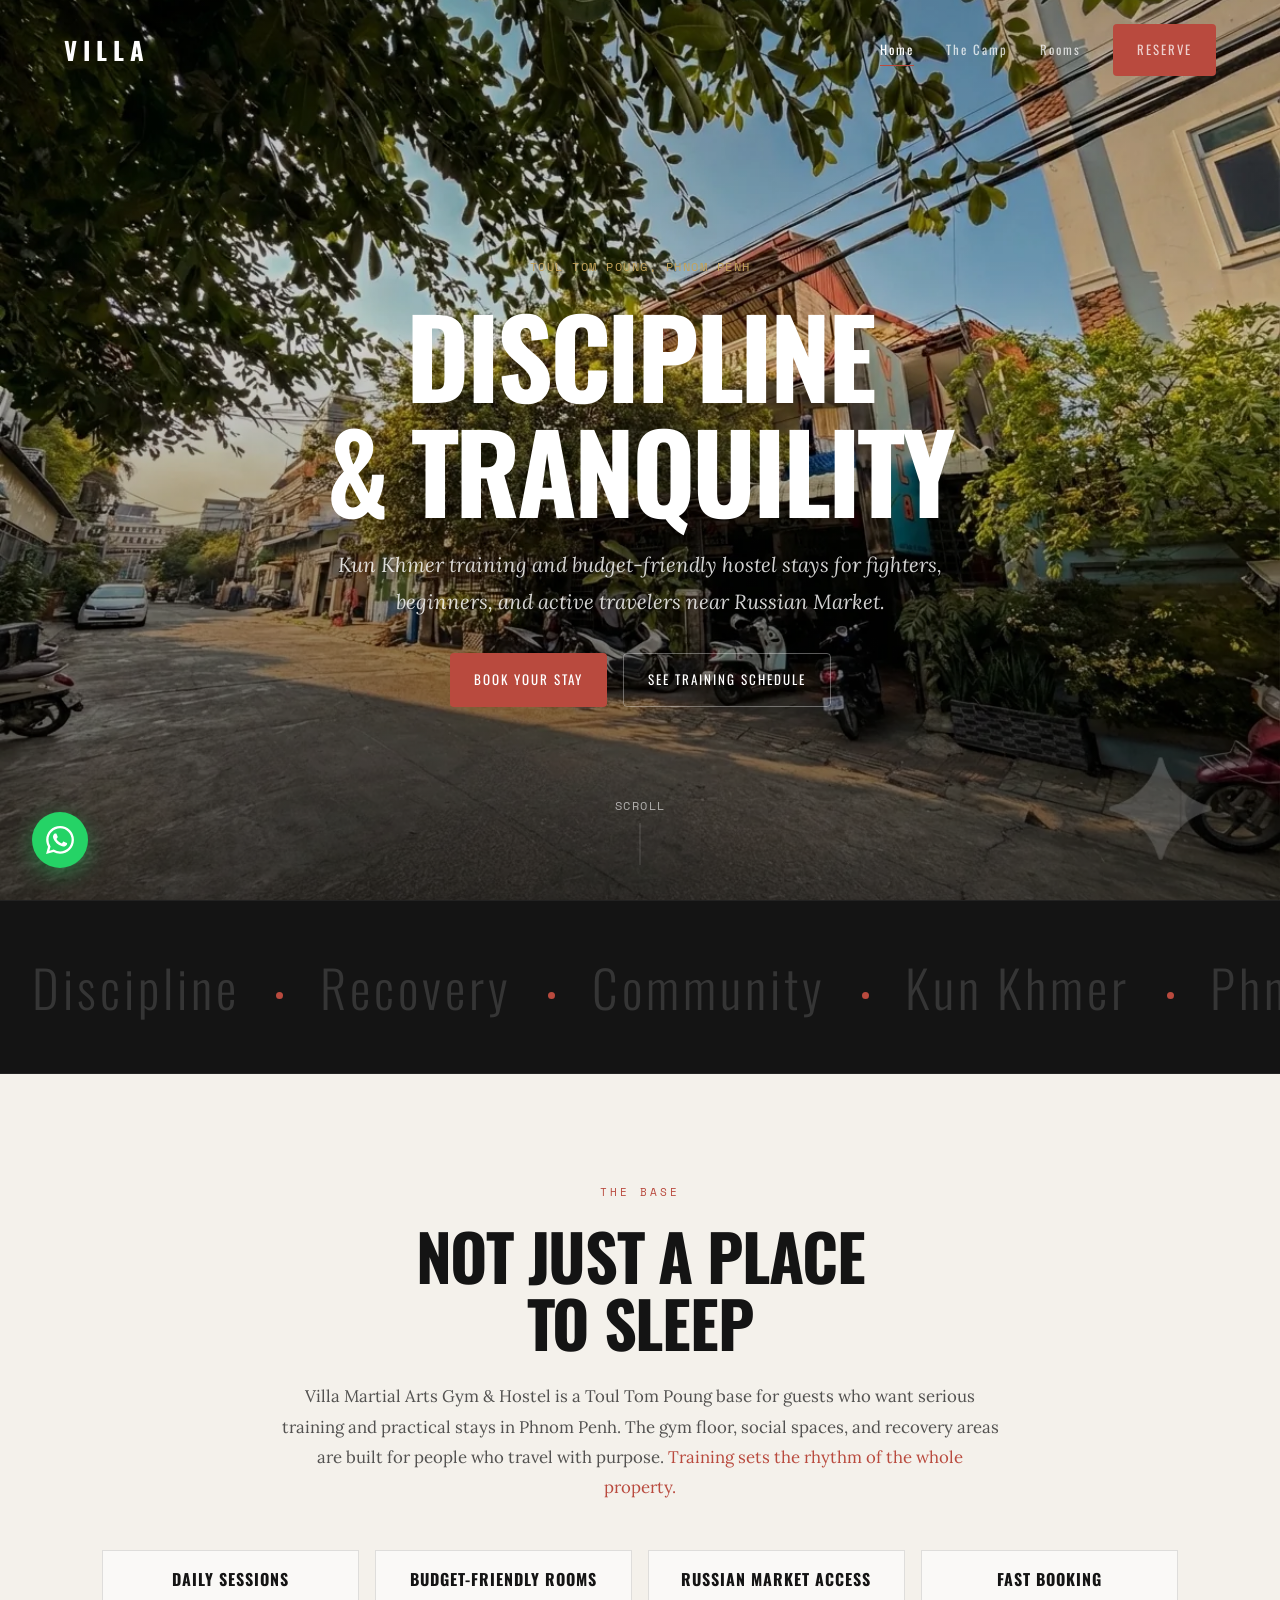
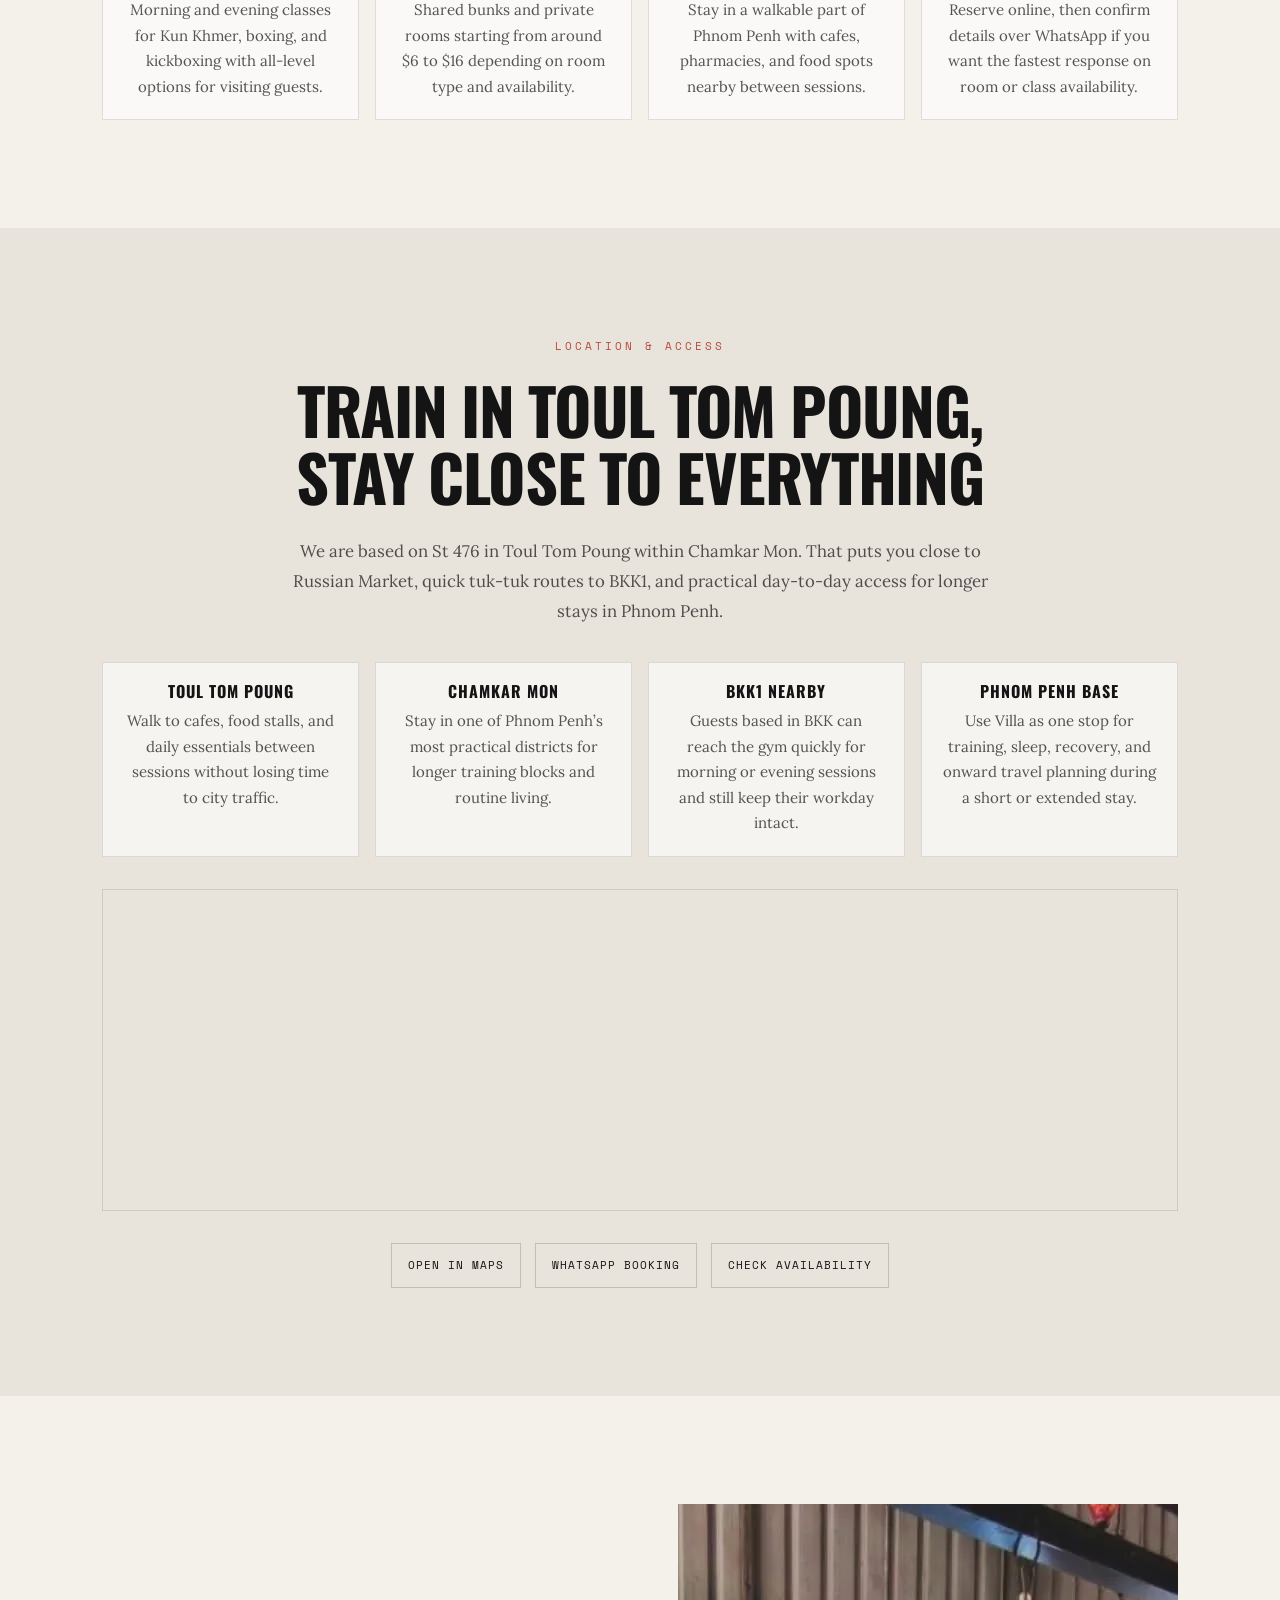
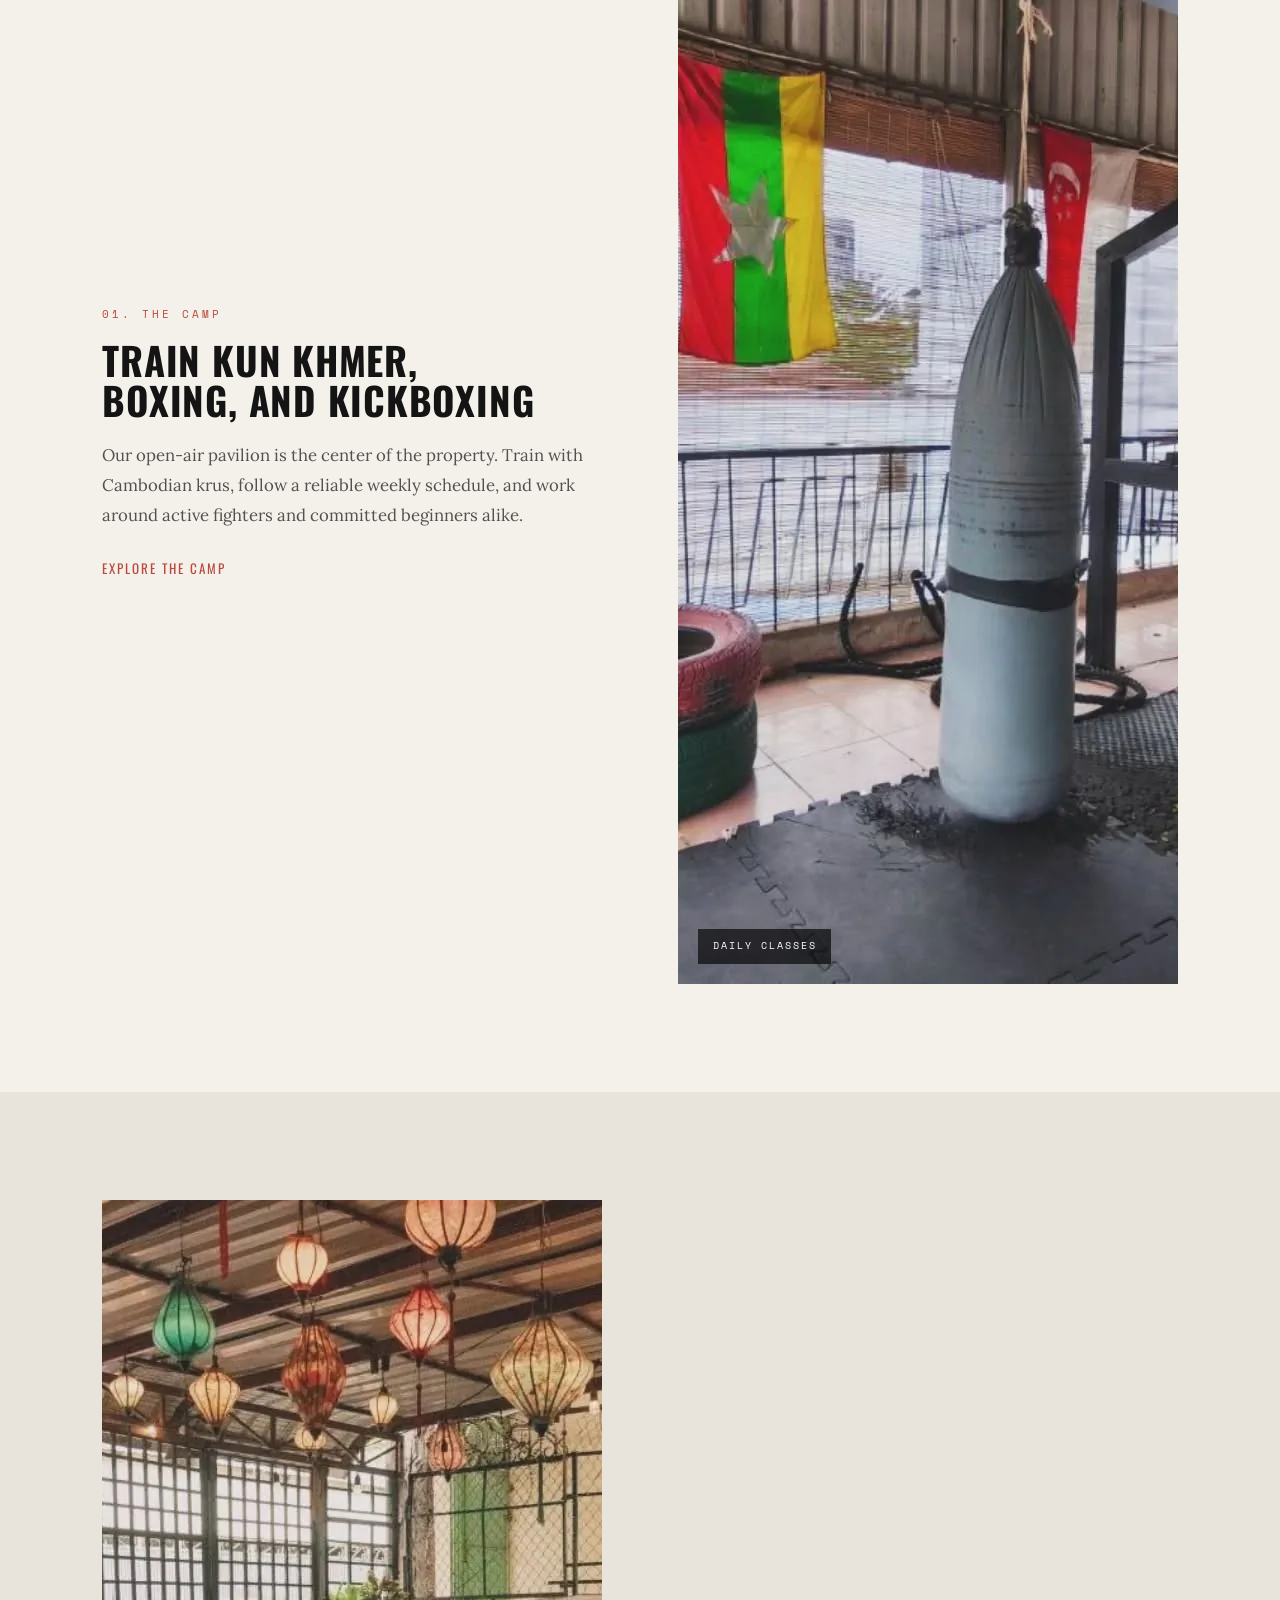
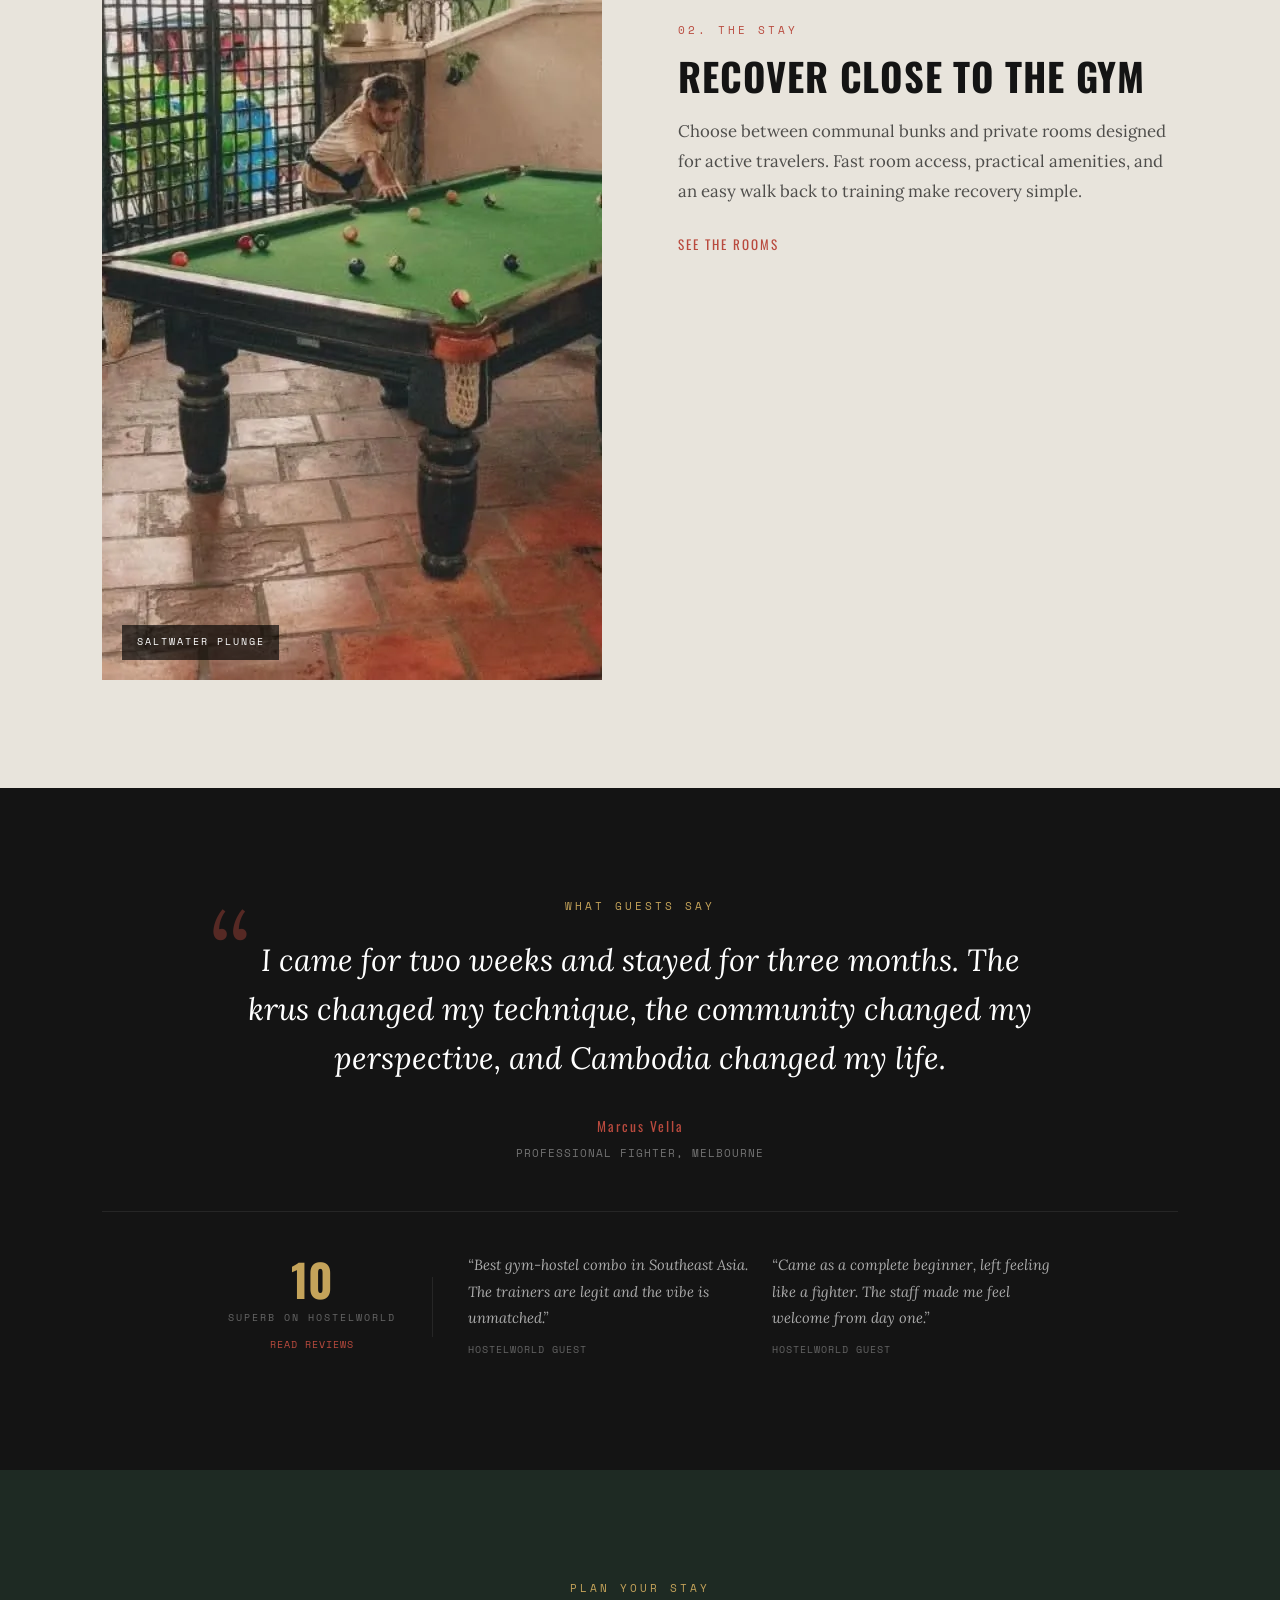
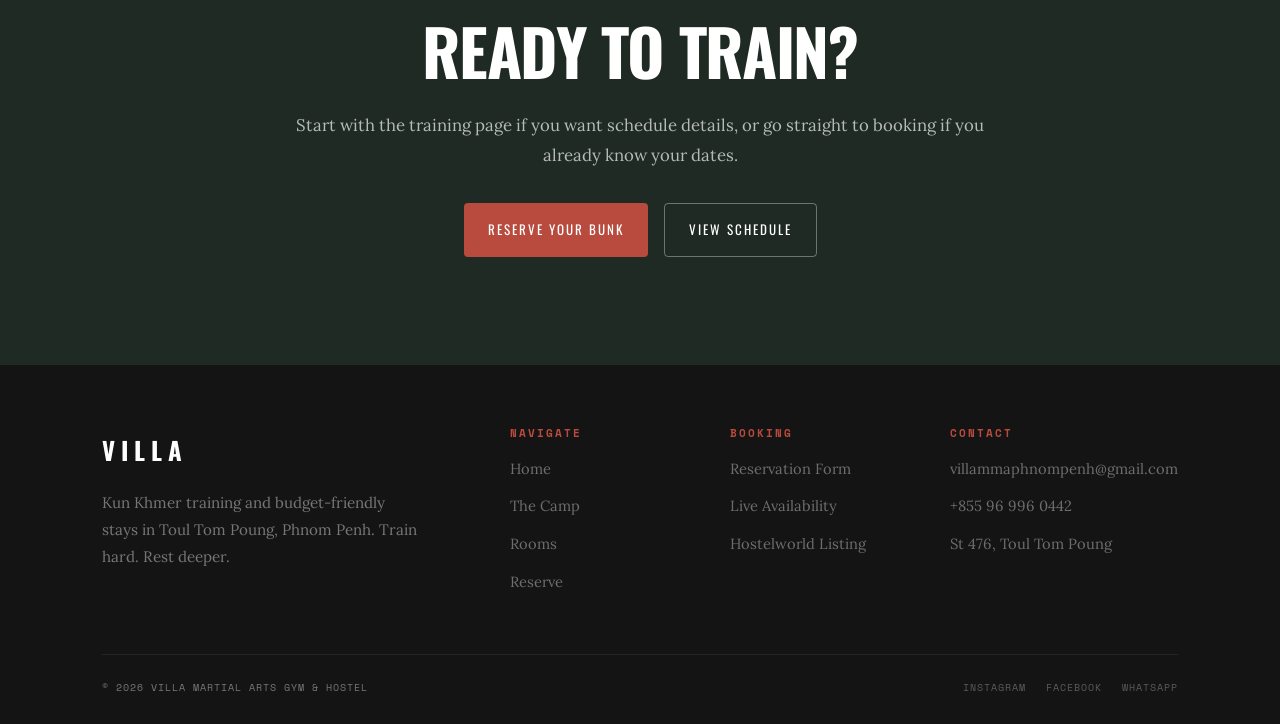
==== commit e172fa38: "Improve backend for SEO" ====
--- a/index.html
+++ b/index.html
@@ -4,1719 +4,166 @@
     <meta charset="UTF-8">
     <meta name="viewport" content="width=device-width, initial-scale=1.0">
     <title>Villa Martial Arts Gym & Hostel | Kun Khmer in Toul Tom Poung, Phnom Penh</title>
-    <meta name="description" content="Train Kun Khmer, kickboxing, and boxing in Toul Tom Poung, Phnom Penh. Villa Martial Arts Gym & Hostel offers beginner-friendly classes, fighter-focused sessions, and budget-friendly rooms near Russian Market.">
-    <meta name="robots" content="index, follow, max-image-preview:large">
+    <meta name="description" content="Train Kun Khmer, kickboxing, and boxing in Toul Tom Poung, Phnom Penh. Villa Martial Arts Gym & Hostel pairs daily classes with budget-friendly rooms near Russian Market.">
+    <meta name="robots" content="index, follow, max-image-preview:large, max-snippet:-1, max-video-preview:-1">
     <link rel="canonical" href="https://villamartialarts.vercel.app/">
-    <link rel="icon" href="/IMG_9760.webp">
+    <link rel="icon" href="/favicon.svg" type="image/svg+xml">
+    <link rel="preload" as="image" href="/IMG_9760.webp" fetchpriority="high">
     <meta property="og:type" content="website">
     <meta property="og:site_name" content="Villa Martial Arts Gym & Hostel">
     <meta property="og:locale" content="en_US">
     <meta property="og:url" content="https://villamartialarts.vercel.app/">
-    <meta property="og:title" content="Villa Martial Arts Gym & Hostel | Kun Khmer in Phnom Penh">
-    <meta property="og:description" content="Kun Khmer classes and budget-friendly hostel stays in Toul Tom Poung, Phnom Penh.">
+    <meta property="og:title" content="Villa Martial Arts Gym & Hostel | Kun Khmer in Toul Tom Poung, Phnom Penh">
+    <meta property="og:description" content="Daily martial arts training, budget-friendly rooms, and a practical Phnom Penh base near Russian Market.">
     <meta property="og:image" content="https://villamartialarts.vercel.app/fightersparring.webp">
     <meta property="og:image:width" content="2752">
     <meta property="og:image:height" content="1536">
+    <meta property="og:image:alt" content="Fighters sparring at Villa Martial Arts Gym in Phnom Penh">
     <meta name="twitter:card" content="summary_large_image">
     <meta name="twitter:title" content="Villa Martial Arts Gym & Hostel | Kun Khmer in Phnom Penh">
     <meta name="twitter:description" content="Train Kun Khmer and stay in Toul Tom Poung, Phnom Penh.">
     <meta name="twitter:image" content="https://villamartialarts.vercel.app/fightersparring.webp">
     <meta name="theme-color" content="#141414">
-
     <link rel="preconnect" href="https://fonts.googleapis.com">
     <link rel="preconnect" href="https://fonts.gstatic.com" crossorigin>
-    <link href="https://fonts.googleapis.com/css2?family=Lora:ital,wght@0,400;0,500;1,400&family=Oswald:wght@300;400;500;700&family=Space+Mono&display=swap" rel="stylesheet">
-    <script>document.documentElement.classList.add('js');</script>
+    <link rel="preload" as="style" href="https://fonts.googleapis.com/css2?family=Lora:ital,wght@0,400;0,500;1,400&family=Oswald:wght@300;400;500;700&family=Space+Mono&display=swap">
+    <link rel="stylesheet" href="https://fonts.googleapis.com/css2?family=Lora:ital,wght@0,400;0,500;1,400&family=Oswald:wght@300;400;500;700&family=Space+Mono&display=swap" media="print" onload="this.media='all'">
+    <noscript><link rel="stylesheet" href="https://fonts.googleapis.com/css2?family=Lora:ital,wght@0,400;0,500;1,400&family=Oswald:wght@300;400;500;700&family=Space+Mono&display=swap"></noscript>
+    <link rel="stylesheet" href="/assets/site.20260306.css">
     <script type="application/ld+json">
     {
       "@context": "https://schema.org",
-      "@type": "Hostel",
-      "name": "Villa Martial Arts Gym & Hostel",
-      "url": "https://villamartialarts.vercel.app/",
-      "description": "Kun Khmer, boxing, and kickboxing focused hostel and training community in Toul Tom Poung, Phnom Penh.",
-      "priceRange": "$6-$16",
-      "hasMap": "https://maps.google.com/?q=St+476+Phnom+Penh+Cambodia",
-      "image": [
-        "https://villamartialarts.vercel.app/IMG_9760.webp",
-        "https://villamartialarts.vercel.app/fightersparring.webp",
-        "https://villamartialarts.vercel.app/privateroomactually.webp"
-      ],
-      "telephone": "+855969960442",
-      "email": "villammaphnompenh@gmail.com",
-      "contactPoint": [
+      "@graph": [
         {
-          "@type": "ContactPoint",
-          "telephone": "+855969960442",
-          "contactType": "reservations",
-          "availableLanguage": [
-            "English",
-            "Khmer"
-          ]
-        }
-      ],
-      "address": {
-        "@type": "PostalAddress",
-        "streetAddress": "St 476",
-        "addressLocality": "Phnom Penh",
-        "addressRegion": "Chamkar Mon",
-        "addressCountry": "KH"
-      },
-      "geo": {
-        "@type": "GeoCoordinates",
-        "latitude": 11.5494,
-        "longitude": 104.9215
-      },
-      "areaServed": [
-        "Toul Tom Poung",
-        "Chamkar Mon",
-        "BKK1",
-        "Phnom Penh"
-      ],
-      "amenityFeature": [
-        {
-          "@type": "LocationFeatureSpecification",
-          "name": "Kun Khmer classes",
-          "value": true
+          "@type": "WebSite",
+          "@id": "https://villamartialarts.vercel.app/#website",
+          "url": "https://villamartialarts.vercel.app/",
+          "name": "Villa Martial Arts Gym & Hostel"
         },
         {
-          "@type": "LocationFeatureSpecification",
-          "name": "Kickboxing classes",
-          "value": true
+          "@type": "Hostel",
+          "@id": "https://villamartialarts.vercel.app/#hostel",
+          "name": "Villa Martial Arts Gym & Hostel",
+          "url": "https://villamartialarts.vercel.app/",
+          "description": "Kun Khmer, boxing, and kickboxing focused hostel and training base in Toul Tom Poung, Phnom Penh.",
+          "image": [
+            "https://villamartialarts.vercel.app/IMG_9760.webp",
+            "https://villamartialarts.vercel.app/fightersparring.webp",
+            "https://villamartialarts.vercel.app/privateroomactually.webp"
+          ],
+          "logo": "https://villamartialarts.vercel.app/favicon.svg",
+          "telephone": "+855969960442",
+          "email": "villammaphnompenh@gmail.com",
+          "priceRange": "$6-$16",
+          "sameAs": [
+            "https://www.instagram.com/villa_martial_arts/",
+            "https://www.facebook.com/villamartialartsphnompenh/",
+            "https://www.booking.com/hotel/kh/villa-martial-arts.html",
+            "https://www.hostelworld.com/hostels/p/322300/villa-martial-arts-gym-and-hostel/"
+          ],
+          "address": {
+            "@type": "PostalAddress",
+            "streetAddress": "St 476",
+            "addressLocality": "Toul Tom Poung",
+            "addressRegion": "Chamkar Mon",
+            "addressCountry": "KH"
+          },
+          "geo": {
+            "@type": "GeoCoordinates",
+            "latitude": 11.5494,
+            "longitude": 104.9215
+          },
+          "hasMap": "https://maps.google.com/?q=St+476+Phnom+Penh+Cambodia",
+          "makesOffer": [
+            {
+              "@type": "Offer",
+              "name": "Day Pass Training",
+              "priceCurrency": "USD",
+              "price": "10"
+            },
+            {
+              "@type": "Offer",
+              "name": "Shared Room",
+              "priceCurrency": "USD",
+              "price": "6"
+            },
+            {
+              "@type": "Offer",
+              "name": "Private Room",
+              "priceCurrency": "USD",
+              "price": "15"
+            }
+          ]
         },
         {
-          "@type": "LocationFeatureSpecification",
-          "name": "Budget hostel rooms",
-          "value": true
-        },
-        {
-          "@type": "LocationFeatureSpecification",
-          "name": "Saltwater plunge pool",
-          "value": true
-        },
-        {
-          "@type": "LocationFeatureSpecification",
-          "name": "Shared kitchen and lounge",
-          "value": true
-        }
-      ],
-      "makesOffer": [
-        {
-          "@type": "Offer",
-          "name": "Day Pass Training",
-          "priceCurrency": "USD",
-          "price": "10"
-        },
-        {
-          "@type": "Offer",
-          "name": "Shared Room (From)",
-          "priceCurrency": "USD",
-          "price": "6"
-        },
-        {
-          "@type": "Offer",
-          "name": "Private Room (From)",
-          "priceCurrency": "USD",
-          "price": "15"
-        }
-      ],
-      "sameAs": [
-        "https://www.instagram.com/villa_martial_arts/",
-        "https://www.facebook.com/villamartialartsphnompenh/",
-        "https://www.booking.com/hotel/kh/villa-martial-arts.html",
-        "https://www.hostelworld.com/hostels/p/322300/villa-martial-arts-gym-and-hostel/"
-      ],
-      "aggregateRating": {
-        "@type": "AggregateRating",
-        "ratingValue": "10",
-        "bestRating": "10",
-        "worstRating": "1",
-        "ratingCount": "50",
-        "reviewCount": "50"
-      }
-    }
-    </script>
-    <script type="application/ld+json">
-    {
-      "@context": "https://schema.org",
-      "@type": "SportsActivityLocation",
-      "name": "Villa Martial Arts Gym",
-      "url": "https://villamartialarts.vercel.app/",
-      "description": "All-level Kun Khmer, kickboxing, and boxing sessions in Toul Tom Poung, Phnom Penh.",
-      "telephone": "+855969960442",
-      "address": {
-        "@type": "PostalAddress",
-        "streetAddress": "St 476",
-        "addressLocality": "Phnom Penh",
-        "addressRegion": "Chamkar Mon",
-        "addressCountry": "KH"
-      },
-      "geo": {
-        "@type": "GeoCoordinates",
-        "latitude": 11.5494,
-        "longitude": 104.9215
-      },
-      "sport": [
-        "Kun Khmer",
-        "Kickboxing",
-        "Boxing"
-      ],
-      "sameAs": [
-        "https://www.instagram.com/villa_martial_arts/",
-        "https://www.facebook.com/villamartialartsphnompenh/"
-      ]
-    }
-    </script>
-    <script type="application/ld+json">
-    {
-      "@context": "https://schema.org",
-      "@type": "FAQPage",
-      "mainEntity": [
-        {
-          "@type": "Question",
-          "name": "Where is Villa Martial Arts Gym & Hostel located in Phnom Penh?",
-          "acceptedAnswer": {
-            "@type": "Answer",
-            "text": "Villa Martial Arts Gym & Hostel is in Toul Tom Poung on St 476, Phnom Penh, Cambodia."
-          }
-        },
-        {
-          "@type": "Question",
-          "name": "Do you offer beginner-friendly Kun Khmer and kickboxing classes?",
-          "acceptedAnswer": {
-            "@type": "Answer",
-            "text": "Yes. We run all-level group sessions and beginner-friendly classes, alongside fighter-focused training blocks."
-          }
-        },
-        {
-          "@type": "Question",
-          "name": "How much are rooms at Villa Martial Arts Gym & Hostel?",
-          "acceptedAnswer": {
-            "@type": "Answer",
-            "text": "Typical rates start from around 6 USD for dorm options and around 15 USD for private rooms, depending on dates and availability."
-          }
-        },
-        {
-          "@type": "Question",
-          "name": "How do I book a class or room?",
-          "acceptedAnswer": {
-            "@type": "Answer",
-            "text": "You can request booking through our reservation form or message us directly via WhatsApp at +855969960442."
+          "@type": "SportsActivityLocation",
+          "@id": "https://villamartialarts.vercel.app/#gym",
+          "name": "Villa Martial Arts Gym",
+          "url": "https://villamartialarts.vercel.app/camp/",
+          "description": "All-level Kun Khmer, kickboxing, and boxing training in Toul Tom Poung, Phnom Penh.",
+          "telephone": "+855969960442",
+          "sport": [
+            "Kun Khmer",
+            "Kickboxing",
+            "Boxing"
+          ],
+          "sameAs": [
+            "https://www.instagram.com/villa_martial_arts/",
+            "https://www.facebook.com/villamartialartsphnompenh/"
+          ],
+          "address": {
+            "@type": "PostalAddress",
+            "streetAddress": "St 476",
+            "addressLocality": "Toul Tom Poung",
+            "addressRegion": "Chamkar Mon",
+            "addressCountry": "KH"
+          },
+          "geo": {
+            "@type": "GeoCoordinates",
+            "latitude": 11.5494,
+            "longitude": 104.9215
           }
         }
       ]
     }
     </script>
-
-    <style>
-        :root {
-            --jungle: #1E2A23;
-            --jungle-mid: #2B3A32;
-            --linen: #F4F1EB;
-            --linen-dark: #E8E4DC;
-            --clay: #B94A3E;
-            --clay-dark: #9C3C32;
-            --gold: #C4A35A;
-            --charcoal: #141414;
-            --text-light: #888;
-            --border: rgba(26,26,26,0.12);
-            --radius: 3px;
-        }
-
-        * { box-sizing: border-box; margin: 0; padding: 0; }
-
-        html { scroll-behavior: smooth; }
-
-        body {
-            background: var(--charcoal);
-            color: var(--charcoal);
-            font-family: 'Lora', serif;
-            font-size: 1.1rem;
-            line-height: 1.85;
-            overflow-x: hidden;
-            -webkit-font-smoothing: antialiased;
-            cursor: default;
-        }
-
-        ::selection {
-            background: var(--clay);
-            color: white;
-        }
-
-        h1, h2, h3, h4, .sans {
-            font-family: 'Oswald', sans-serif;
-            text-transform: uppercase;
-            line-height: 1.05;
-            letter-spacing: 0.02em;
-        }
-
-        .mono {
-            font-family: 'Space Mono', monospace;
-            font-size: 0.75rem;
-            letter-spacing: 1.5px;
-            text-transform: uppercase;
-        }
-
-        a { text-decoration: none; color: inherit; }
-
-        /* --- FILM GRAIN OVERLAY --- */
-        .grain {
-            position: fixed;
-            top: -50%; left: -50%;
-            width: 200%; height: 200%;
-            background-image: url("data:image/svg+xml,%3Csvg viewBox='0 0 256 256' xmlns='http://www.w3.org/2000/svg'%3E%3Cfilter id='n'%3E%3CfeTurbulence type='fractalNoise' baseFrequency='0.9' numOctaves='4' stitchTiles='stitch'/%3E%3C/filter%3E%3Crect width='100%25' height='100%25' filter='url(%23n)' opacity='0.04'/%3E%3C/svg%3E");
-            pointer-events: none;
-            z-index: 9999;
-            opacity: 0.5;
-        }
-
-        /* --- CUSTOM CURSOR --- */
-        .cursor-dot {
-            display: none;
-            position: fixed;
-            width: 8px; height: 8px;
-            background: var(--clay);
-            border-radius: 50%;
-            pointer-events: none;
-            z-index: 10000;
-            transition: transform 0.15s ease;
-            mix-blend-mode: difference;
-        }
-
-        .cursor-ring {
-            display: none;
-            position: fixed;
-            width: 40px; height: 40px;
-            border: 1.5px solid var(--clay);
-            border-radius: 50%;
-            pointer-events: none;
-            z-index: 10000;
-            transition: transform 0.3s ease, width 0.3s ease, height 0.3s ease, border-color 0.3s ease;
-            mix-blend-mode: difference;
-        }
-
-        .cursor-ring.hover {
-            width: 60px; height: 60px;
-            border-color: var(--gold);
-        }
-
-        html.js .cursor-dot,
-        html.js .cursor-ring {
-            display: block;
-        }
-
-        /* --- PRELOADER --- */
-        .preloader {
-            display: none;
-            position: fixed;
-            top: 0; left: 0;
-            width: 100%; height: 100%;
-            background: var(--charcoal);
-            z-index: 99999;
-            flex-direction: column;
-            align-items: center;
-            justify-content: center;
-            transition: opacity 0.8s ease, visibility 0.8s ease;
-        }
-
-        html.js .preloader {
-            display: flex;
-        }
-
-        .preloader.done {
-            opacity: 0;
-            visibility: hidden;
-        }
-
-        .preloader-logo {
-            font-family: 'Oswald', sans-serif;
-            font-size: 4rem;
-            font-weight: 700;
-            letter-spacing: 12px;
-            color: white;
-            position: relative;
-        }
-
-        .preloader-bar {
-            width: 120px;
-            height: 1px;
-            background: rgba(255,255,255,0.15);
-            margin-top: 2rem;
-            position: relative;
-            overflow: hidden;
-        }
-
-        .preloader-bar::after {
-            content: '';
-            position: absolute;
-            left: 0; top: 0;
-            height: 100%;
-            width: 0%;
-            background: var(--clay);
-            animation: preload 2s ease-in-out forwards;
-        }
-
-        @keyframes preload {
-            to { width: 100%; }
-        }
-
-        /* --- GLOBAL NAVIGATION --- */
-        nav {
-            position: fixed;
-            top: 0; left: 0;
-            width: 100%;
-            padding: 2rem 5vw;
-            display: flex;
-            justify-content: space-between;
-            align-items: center;
-            z-index: 999;
-            transition: all 0.5s cubic-bezier(0.16, 1, 0.3, 1);
-        }
-
-        nav.scrolled {
-            padding: 1rem 5vw;
-            background: rgba(244, 241, 235, 0.95);
-            backdrop-filter: blur(20px);
-            -webkit-backdrop-filter: blur(20px);
-        }
-
-        nav.scrolled .logo { color: var(--charcoal); }
-        nav.scrolled .nav-links a { color: var(--charcoal); }
-        nav.scrolled .nav-links a:hover { color: var(--clay); }
-        nav.scrolled .btn-nav { color: white !important; }
-        nav.scrolled .hamburger span { background: var(--charcoal); }
-
-        .logo {
-            font-family: 'Oswald', sans-serif;
-            font-size: 1.6rem;
-            font-weight: 700;
-            letter-spacing: 6px;
-            color: white;
-            cursor: pointer;
-            transition: color 0.3s;
-        }
-
-        .nav-links {
-            display: flex;
-            align-items: center;
-            gap: 3rem;
-        }
-
-        .nav-links a {
-            font-family: 'Oswald', sans-serif;
-            font-size: 0.8rem;
-            letter-spacing: 2px;
-            color: rgba(255,255,255,0.7);
-            cursor: pointer;
-            transition: color 0.3s;
-            position: relative;
-        }
-
-        .nav-links a::after {
-            content: '';
-            position: absolute;
-            bottom: -4px; left: 0;
-            width: 0%; height: 1px;
-            background: var(--clay);
-            transition: width 0.4s cubic-bezier(0.16, 1, 0.3, 1);
-        }
-
-        .nav-links a:hover::after, .nav-links a.active-link::after { width: 100%; }
-        .nav-links a:hover, .nav-links a.active-link { color: white; }
-        nav.scrolled .nav-links a.active-link { color: var(--clay); }
-
-        .btn-nav {
-            background: var(--clay);
-            color: white !important;
-            padding: 0.65rem 2rem;
-            border-radius: var(--radius);
-            letter-spacing: 2px;
-            transition: background 0.3s, transform 0.3s;
-        }
-
-        .btn-nav::after { display: none; }
-        .btn-nav:hover { background: var(--clay-dark); transform: translateY(-1px); }
-
-        /* Hamburger */
-        .hamburger {
-            display: none;
-            flex-direction: column;
-            gap: 6px;
-            cursor: pointer;
-            z-index: 1001;
-            padding: 8px;
-            background: none;
-            border: none;
-        }
-
-        .hamburger span {
-            display: block;
-            width: 28px;
-            height: 1.5px;
-            background: white;
-            transition: all 0.4s cubic-bezier(0.16, 1, 0.3, 1);
-            transform-origin: center;
-        }
-
-        .hamburger.open span:nth-child(1) { transform: rotate(45deg) translate(5px, 5px); }
-        .hamburger.open span:nth-child(2) { opacity: 0; transform: scaleX(0); }
-        .hamburger.open span:nth-child(3) { transform: rotate(-45deg) translate(5px, -5px); }
-
-        /* Mobile Menu Overlay */
-        .mobile-menu {
-            position: fixed;
-            top: 0; left: 0;
-            width: 100%; height: 100%;
-            background: var(--charcoal);
-            z-index: 998;
-            display: flex;
-            flex-direction: column;
-            align-items: center;
-            justify-content: center;
-            gap: 2.5rem;
-            opacity: 0;
-            visibility: hidden;
-            transition: all 0.5s cubic-bezier(0.16, 1, 0.3, 1);
-        }
-
-        .mobile-menu.open { opacity: 1; visibility: visible; }
-
-        .mobile-menu a {
-            font-family: 'Oswald', sans-serif;
-            font-size: 2.5rem;
-            letter-spacing: 4px;
-            color: white;
-            cursor: pointer;
-            transition: color 0.3s;
-        }
-
-        .mobile-menu a:hover { color: var(--clay); }
-
-        /* --- PAGE ROUTING --- */
-        .page-view {
-            display: block;
-            opacity: 1;
-        }
-
-        html.js .page-view {
-            display: none;
-            opacity: 0;
-            animation: pageIn 1s cubic-bezier(0.16, 1, 0.3, 1) forwards;
-        }
-
-        html.js .page-view.active { display: block; }
-
-        @keyframes pageIn {
-            from { opacity: 0; }
-            to { opacity: 1; }
-        }
-
-        /* --- SCROLL REVEAL --- */
-        .reveal {
-            opacity: 0;
-            transform: translateY(60px);
-            transition: all 1.2s cubic-bezier(0.16, 1, 0.3, 1);
-        }
-        .reveal.visible { opacity: 1; transform: translateY(0); }
-        .reveal-left {
-            opacity: 0;
-            transform: translateX(-60px);
-            transition: all 1.2s cubic-bezier(0.16, 1, 0.3, 1);
-        }
-        .reveal-left.visible { opacity: 1; transform: translateX(0); }
-        .reveal-right {
-            opacity: 0;
-            transform: translateX(60px);
-            transition: all 1.2s cubic-bezier(0.16, 1, 0.3, 1);
-        }
-        .reveal-right.visible { opacity: 1; transform: translateX(0); }
-        .reveal-scale {
-            opacity: 0;
-            transform: scale(0.9);
-            transition: all 1.2s cubic-bezier(0.16, 1, 0.3, 1);
-        }
-        .reveal-scale.visible { opacity: 1; transform: scale(1); }
-        .d1 { transition-delay: 0.1s; }
-        .d2 { transition-delay: 0.2s; }
-        .d3 { transition-delay: 0.3s; }
-        .d4 { transition-delay: 0.4s; }
-        .d5 { transition-delay: 0.5s; }
-
-        /* --- HERO SECTIONS --- */
-        .hero {
-            position: relative;
-            height: 100vh;
-            width: 100%;
-            display: flex;
-            align-items: center;
-            justify-content: center;
-            overflow: hidden;
-        }
-
-        .hero-sub { height: 70vh; }
-
-        .hero-bg {
-            position: absolute;
-            top: 0; left: 0;
-            width: 100%; height: 120%;
-            background-size: cover;
-            background-position: center;
-            will-change: transform;
-        }
-
-        .hero-overlay {
-            position: absolute;
-            top: 0; left: 0;
-            width: 100%; height: 100%;
-            background: linear-gradient(
-                180deg,
-                rgba(0,0,0,0.3) 0%,
-                rgba(0,0,0,0.1) 40%,
-                rgba(0,0,0,0.5) 100%
-            );
-        }
-
-        .hero-content {
-            position: relative;
-            z-index: 10;
-            text-align: center;
-            color: white;
-            padding: 0 20px;
-        }
-
-        .hero-content h1 {
-            color: white;
-            font-size: clamp(4rem, 10vw, 9rem);
-            font-weight: 700;
-            letter-spacing: -0.03em;
-            margin-bottom: 1.5rem;
-        }
-
-        .hero-content .subtitle {
-            font-family: 'Lora', serif;
-            font-size: clamp(1rem, 1.8vw, 1.3rem);
-            font-style: italic;
-            font-weight: 400;
-            max-width: 550px;
-            margin: 0 auto 2.5rem;
-            color: rgba(255,255,255,0.8);
-            line-height: 1.7;
-        }
-
-        .hero-content .hero-cta {
-            display: inline-block;
-            font-family: 'Oswald', sans-serif;
-            font-size: 0.85rem;
-            letter-spacing: 3px;
-            text-transform: uppercase;
-            color: white;
-            border: 1px solid rgba(255,255,255,0.4);
-            padding: 1rem 3rem;
-            transition: all 0.4s ease;
-            cursor: pointer;
-        }
-
-        .hero-cta:hover {
-            background: white;
-            color: var(--charcoal);
-            border-color: white;
-        }
-
-        .hero-scroll-hint {
-            position: absolute;
-            bottom: 3rem; left: 50%;
-            transform: translateX(-50%);
-            z-index: 10;
-            display: flex;
-            flex-direction: column;
-            align-items: center;
-            gap: 0.5rem;
-            color: rgba(255,255,255,0.5);
-        }
-
-        .hero-scroll-hint .mono { font-size: 0.65rem; letter-spacing: 2px; }
-
-        .scroll-line {
-            width: 1px; height: 40px;
-            background: rgba(255,255,255,0.2);
-            position: relative;
-            overflow: hidden;
-        }
-
-        .scroll-line::after {
-            content: '';
-            position: absolute;
-            top: -100%; left: 0;
-            width: 100%; height: 100%;
-            background: var(--clay);
-            animation: scrollDown 2s ease infinite;
-        }
-
-        @keyframes scrollDown {
-            0% { top: -100%; }
-            50% { top: 100%; }
-            100% { top: 100%; }
-        }
-
-        /* --- SECTION UTILITIES --- */
-        .section { padding: 16vh 8vw; }
-        .section-sm { padding: 10vh 8vw; }
-        .bg-linen { background: var(--linen); }
-        .bg-linen-dark { background: var(--linen-dark); }
-        .bg-dark { background: var(--jungle); color: rgba(255,255,255,0.85); }
-        .bg-charcoal { background: var(--charcoal); color: rgba(255,255,255,0.85); }
-        .bg-dark h2, .bg-dark h3, .bg-charcoal h2, .bg-charcoal h3 { color: white; }
-        .text-center { text-align: center; }
-
-        .section-label {
-            font-family: 'Space Mono', monospace;
-            font-size: 0.7rem;
-            letter-spacing: 3px;
-            text-transform: uppercase;
-            color: var(--clay);
-            margin-bottom: 1.5rem;
-            display: block;
-        }
-
-        h2.section-title {
-            font-size: clamp(2.8rem, 5vw, 4.5rem);
-            font-weight: 700;
-            margin-bottom: 2rem;
-            color: var(--charcoal);
-            letter-spacing: -0.02em;
-        }
-
-        .section-intro {
-            max-width: 650px;
-            margin: 0 auto 5rem;
-            color: var(--text-light);
-            font-size: 1.15rem;
-        }
-
-        .accent { color: var(--clay); }
-        .accent-gold { color: var(--gold); }
-
-        /* --- EDITORIAL SPLIT --- */
-        .split {
-            display: grid;
-            grid-template-columns: 1fr 1fr;
-            gap: 8vw;
-            align-items: center;
-        }
-
-        .split.reverse { direction: rtl; }
-        .split.reverse > * { direction: ltr; }
-
-        .split-text .label {
-            font-family: 'Space Mono', monospace;
-            font-size: 0.7rem;
-            letter-spacing: 3px;
-            color: var(--clay);
-            margin-bottom: 1rem;
-            display: block;
-        }
-
-        .split-text h3 {
-            font-size: clamp(2rem, 3vw, 3rem);
-            margin-bottom: 1.5rem;
-            color: var(--charcoal);
-        }
-
-        .bg-dark .split-text h3 { color: white; }
-
-        .split-text p {
-            color: var(--text-light);
-            margin-bottom: 2rem;
-        }
-
-        .split-text .text-link {
-            font-family: 'Oswald', sans-serif;
-            font-size: 0.8rem;
-            letter-spacing: 2px;
-            text-transform: uppercase;
-            color: var(--clay);
-            display: inline-flex;
-            align-items: center;
-            gap: 0.5rem;
-            cursor: pointer;
-            transition: gap 0.3s ease;
-        }
-
-        .split-text .text-link:hover { gap: 1rem; }
-        .text-link-arrow { transition: transform 0.3s ease; }
-
-        .split-media {
-            position: relative;
-            overflow: hidden;
-        }
-
-        .split-media img {
-            width: 100%;
-            height: 500px;
-            object-fit: cover;
-            display: block;
-            transition: transform 1.5s cubic-bezier(0.16, 1, 0.3, 1);
-        }
-
-        .split-media:hover img { transform: scale(1.03); }
-
-        .img-badge {
-            position: absolute;
-            bottom: 1.5rem; left: 1.5rem;
-            background: rgba(0,0,0,0.7);
-            backdrop-filter: blur(10px);
-            color: white;
-            padding: 0.5rem 1rem;
-            font-family: 'Space Mono', monospace;
-            font-size: 0.65rem;
-            letter-spacing: 2px;
-            text-transform: uppercase;
-        }
-
-        /* --- MARQUEE TICKER --- */
-        .marquee {
-            overflow: hidden;
-            white-space: nowrap;
-            padding: 3rem 0;
-            background: var(--charcoal);
-            border-top: 1px solid rgba(255,255,255,0.06);
-            border-bottom: 1px solid rgba(255,255,255,0.06);
-        }
-
-        .marquee-track {
-            display: inline-flex;
-            animation: marquee 30s linear infinite;
-        }
-
-        .marquee-item {
-            font-family: 'Oswald', sans-serif;
-            font-size: clamp(2rem, 4vw, 3.5rem);
-            font-weight: 300;
-            color: rgba(255,255,255,0.12);
-            letter-spacing: 4px;
-            padding: 0 3rem;
-        }
-
-        .marquee-item .dot {
-            display: inline-block;
-            width: 8px; height: 8px;
-            background: var(--clay);
-            border-radius: 50%;
-            margin: 0 2rem;
-            vertical-align: middle;
-        }
-
-        @keyframes marquee {
-            from { transform: translateX(0); }
-            to { transform: translateX(-50%); }
-        }
-
-        /* --- STATS COUNTER --- */
-        .stats-row {
-            display: grid;
-            grid-template-columns: repeat(4, 1fr);
-            gap: 2rem;
-            max-width: 1000px;
-            margin: 0 auto;
-        }
-
-        .stat {
-            text-align: center;
-            padding: 2rem 0;
-        }
-
-        .stat-number {
-            font-family: 'Oswald', sans-serif;
-            font-size: clamp(3rem, 5vw, 4.5rem);
-            font-weight: 700;
-            color: var(--clay);
-            line-height: 1;
-            margin-bottom: 0.5rem;
-        }
-
-        .stat-label {
-            font-family: 'Space Mono', monospace;
-            font-size: 0.65rem;
-            letter-spacing: 2px;
-            text-transform: uppercase;
-            color: rgba(255,255,255,0.4);
-        }
-
-        /* --- WEEKLY SCHEDULE --- */
-        .schedule-wrapper {
-            max-width: 1200px;
-            margin: 0 auto;
-            overflow-x: auto;
-            -webkit-overflow-scrolling: touch;
-            scrollbar-width: thin;
-            scrollbar-color: var(--clay) rgba(255,255,255,0.05);
-        }
-
-        .schedule-wrapper::-webkit-scrollbar { height: 4px; }
-        .schedule-wrapper::-webkit-scrollbar-track { background: rgba(255,255,255,0.05); }
-        .schedule-wrapper::-webkit-scrollbar-thumb { background: var(--clay); border-radius: 2px; }
-
-        .schedule-table {
-            width: 100%;
-            min-width: 900px;
-            border-collapse: collapse;
-        }
-
-        .schedule-table th {
-            font-family: 'Oswald', sans-serif;
-            font-size: 0.85rem;
-            letter-spacing: 2px;
-            text-transform: uppercase;
-            color: white;
-            padding: 1.2rem 0.8rem;
-            border-bottom: 2px solid var(--clay);
-            text-align: center;
-            background: rgba(255,255,255,0.03);
-        }
-
-        .schedule-table th.day-sun {
-            color: var(--gold);
-        }
-
-        .schedule-table td {
-            padding: 0;
-            border: 1px solid rgba(255,255,255,0.04);
-            vertical-align: top;
-            text-align: center;
-        }
-
-        .sched-cell {
-            padding: 0.7rem 0.5rem;
-            transition: background 0.3s ease;
-            min-height: 52px;
-        }
-
-        .sched-cell:hover { background: rgba(255,255,255,0.04); }
-
-        .sched-cell .sched-name {
-            font-family: 'Oswald', sans-serif;
-            font-size: 0.8rem;
-            letter-spacing: 0.5px;
-            text-transform: uppercase;
-            color: white;
-            line-height: 1.3;
-        }
-
-        .sched-cell .sched-time {
-            font-family: 'Space Mono', monospace;
-            font-size: 0.6rem;
-            letter-spacing: 1px;
-            color: rgba(255,255,255,0.3);
-            margin-top: 0.2rem;
-        }
-
-        .sched-cell.pro .sched-name { color: var(--clay); }
-        .sched-cell.all .sched-name { color: rgba(255,255,255,0.85); }
-        .sched-cell.special .sched-name { color: var(--gold); }
-        .sched-cell.empty { opacity: 0; pointer-events: none; }
-
-        .schedule-daypass {
-            text-align: center;
-            margin-top: 3rem;
-            padding: 1.5rem 2rem;
-            border: 1px solid rgba(255,255,255,0.08);
-            display: inline-block;
-        }
-
-        .schedule-daypass .price {
-            font-family: 'Oswald', sans-serif;
-            font-size: 2rem;
-            color: var(--clay);
-            letter-spacing: 1px;
-        }
-
-        .schedule-daypass .price-label {
-            font-family: 'Space Mono', monospace;
-            font-size: 0.6rem;
-            letter-spacing: 2px;
-            color: rgba(255,255,255,0.35);
-            text-transform: uppercase;
-            margin-top: 0.3rem;
-        }
-
-        .schedule-legend {
-            display: flex;
-            justify-content: center;
-            gap: 2.5rem;
-            margin-top: 2.5rem;
-            flex-wrap: wrap;
-        }
-
-        .legend-item {
-            display: flex;
-            align-items: center;
-            gap: 0.5rem;
-            font-family: 'Space Mono', monospace;
-            font-size: 0.6rem;
-            letter-spacing: 1px;
-            text-transform: uppercase;
-            color: rgba(255,255,255,0.35);
-        }
-
-        .legend-dot {
-            width: 8px; height: 8px;
-            border-radius: 50%;
-        }
-
-        .legend-dot.pro { background: var(--clay); }
-        .legend-dot.all { background: rgba(255,255,255,0.85); }
-        .legend-dot.special { background: var(--gold); }
-
-        /* --- LOCATION BLOCKS --- */
-        .area-grid {
-            display: grid;
-            grid-template-columns: repeat(auto-fit, minmax(220px, 1fr));
-            gap: 1rem;
-            max-width: 1100px;
-            margin: 2.5rem auto 0;
-        }
-
-        .area-card {
-            border: 1px solid var(--border);
-            background: rgba(255,255,255,0.5);
-            padding: 1.25rem;
-            text-align: left;
-        }
-
-        .area-card h3 {
-            font-size: 1rem;
-            letter-spacing: 1px;
-            margin-bottom: 0.5rem;
-        }
-
-        .area-card p {
-            font-size: 0.92rem;
-            line-height: 1.6;
-            color: rgba(20,20,20,0.75);
-        }
-
-        .local-cta-row {
-            margin-top: 2.5rem;
-            display: flex;
-            gap: 1rem;
-            justify-content: center;
-            flex-wrap: wrap;
-        }
-
-        .local-cta-row a {
-            border: 1px solid rgba(26,26,26,0.18);
-            padding: 0.75rem 1.1rem;
-            font-family: 'Space Mono', monospace;
-            font-size: 0.68rem;
-            letter-spacing: 1px;
-            text-transform: uppercase;
-            transition: background 0.3s ease, color 0.3s ease;
-        }
-
-        .local-cta-row a:hover {
-            background: var(--charcoal);
-            color: white;
-        }
-
-        .faq-grid {
-            max-width: 1000px;
-            margin: 0 auto;
-            display: grid;
-            grid-template-columns: repeat(auto-fit, minmax(260px, 1fr));
-            gap: 1rem;
-        }
-
-        .faq-item {
-            border: 1px solid rgba(255,255,255,0.08);
-            background: rgba(255,255,255,0.02);
-            padding: 1.3rem;
-            text-align: left;
-        }
-
-        .faq-item h3 {
-            font-size: 0.9rem;
-            letter-spacing: 1px;
-            margin-bottom: 0.7rem;
-            color: white;
-        }
-
-        .faq-item p {
-            font-size: 0.9rem;
-            color: rgba(255,255,255,0.6);
-            line-height: 1.7;
-        }
-
-        /* --- ROOM CARDS --- */
-        .rooms-grid {
-            display: grid;
-            grid-template-columns: repeat(3, 1fr);
-            gap: 2rem;
-        }
-
-        .room-card {
-            background: white;
-            overflow: hidden;
-            position: relative;
-            cursor: pointer;
-            transition: transform 0.5s cubic-bezier(0.16, 1, 0.3, 1);
-        }
-
-        .room-card:hover { transform: translateY(-8px); }
-
-        .room-card-img {
-            width: 100%;
-            height: 300px;
-            object-fit: cover;
-            display: block;
-            transition: transform 1.5s cubic-bezier(0.16, 1, 0.3, 1);
-        }
-
-        .room-card:hover .room-card-img { transform: scale(1.05); }
-
-        .room-card-img-wrap { overflow: hidden; }
-
-        .room-card-body {
-            padding: 2rem 2rem 2.5rem;
-        }
-
-        .room-card-type {
-            font-family: 'Space Mono', monospace;
-            font-size: 0.65rem;
-            letter-spacing: 2px;
-            color: var(--clay);
-            margin-bottom: 0.5rem;
-        }
-
-        .room-card-name {
-            font-family: 'Oswald', sans-serif;
-            font-size: 1.4rem;
-            letter-spacing: 1px;
-            text-transform: uppercase;
-            color: var(--charcoal);
-            margin-bottom: 0.75rem;
-        }
-
-        .room-card-desc {
-            font-size: 0.9rem;
-            color: var(--text-light);
-            margin-bottom: 1.5rem;
-            line-height: 1.7;
-        }
-
-        .room-card-footer {
-            display: flex;
-            justify-content: space-between;
-            align-items: center;
-            border-top: 1px solid var(--border);
-            padding-top: 1.5rem;
-        }
-
-        .room-price {
-            font-family: 'Oswald', sans-serif;
-            font-size: 1.6rem;
-            color: var(--charcoal);
-        }
-
-        .room-price span {
-            font-size: 0.75rem;
-            color: var(--text-light);
-            font-weight: 400;
-            letter-spacing: 0;
-        }
-
-        .room-features {
-            display: flex;
-            gap: 1rem;
-        }
-
-        .room-feat {
-            font-family: 'Space Mono', monospace;
-            font-size: 0.6rem;
-            letter-spacing: 1px;
-            color: var(--text-light);
-            text-transform: uppercase;
-        }
-
-        /* --- TESTIMONIAL --- */
-        .testimonial-section {
-            position: relative;
-            overflow: hidden;
-        }
-
-        .testimonial-quote {
-            font-family: 'Lora', serif;
-            font-size: clamp(1.5rem, 2.5vw, 2.2rem);
-            font-style: italic;
-            line-height: 1.6;
-            color: white;
-            max-width: 800px;
-            margin: 0 auto 2.5rem;
-            position: relative;
-        }
-
-        .testimonial-quote::before {
-            content: '\201C';
-            font-family: 'Lora', serif;
-            font-size: 8rem;
-            color: var(--clay);
-            position: absolute;
-            top: -3rem; left: -2rem;
-            line-height: 1;
-            opacity: 0.4;
-        }
-
-        .testimonial-author {
-            font-family: 'Oswald', sans-serif;
-            font-size: 0.85rem;
-            letter-spacing: 2px;
-            text-transform: uppercase;
-            color: var(--clay);
-        }
-
-        .testimonial-role {
-            font-family: 'Space Mono', monospace;
-            font-size: 0.65rem;
-            letter-spacing: 1px;
-            color: rgba(255,255,255,0.35);
-            margin-top: 0.3rem;
-        }
-
-        /* --- HORIZONTAL SCROLL GALLERY --- */
-        .hscroll-section { padding: 12vh 0 12vh 8vw; overflow: hidden; }
-
-        .hscroll-header {
-            display: flex;
-            justify-content: space-between;
-            align-items: flex-end;
-            margin-bottom: 3rem;
-            padding-right: 8vw;
-        }
-
-        .hscroll-track {
-            display: flex;
-            gap: 2rem;
-            overflow-x: auto;
-            scroll-snap-type: x mandatory;
-            -ms-overflow-style: none;
-            scrollbar-width: none;
-            padding-bottom: 1rem;
-        }
-
-        .hscroll-track::-webkit-scrollbar { display: none; }
-
-        .hscroll-item {
-            flex: 0 0 35vw;
-            min-width: 300px;
-            scroll-snap-align: start;
-            overflow: hidden;
-            cursor: grab;
-        }
-
-        .hscroll-item:active { cursor: grabbing; }
-
-        .hscroll-item img {
-            width: 100%;
-            height: 50vh;
-            object-fit: cover;
-            display: block;
-            transition: transform 1.5s cubic-bezier(0.16, 1, 0.3, 1);
-        }
-
-        .hscroll-item:hover img { transform: scale(1.04); }
-
-        .hscroll-caption {
-            padding: 1.2rem 0;
-        }
-
-        .hscroll-caption h4 {
-            font-size: 0.9rem;
-            letter-spacing: 1px;
-            margin-bottom: 0.3rem;
-        }
-
-        .hscroll-caption p {
-            font-size: 0.8rem;
-            color: var(--text-light);
-        }
-
-        /* --- BOOKING FORM --- */
-        .booking-container {
-            max-width: 860px;
-            margin: -8vh auto 0;
-            background: white;
-            padding: 5rem 5rem 4rem;
-            position: relative;
-            z-index: 20;
-            box-shadow: 0 40px 80px rgba(0,0,0,0.08);
-        }
-
-        .booking-header {
-            display: flex;
-            justify-content: space-between;
-            align-items: flex-start;
-            margin-bottom: 3rem;
-            padding-bottom: 2rem;
-            border-bottom: 1px solid var(--border);
-        }
-
-        .booking-header h3 {
-            font-size: 2.2rem;
-            letter-spacing: 1px;
-        }
-
-        .booking-header .mono {
-            color: var(--text-light);
-            margin-top: 0.5rem;
-        }
-
-        .form-row {
-            display: grid;
-            grid-template-columns: 1fr 1fr;
-            gap: 2.5rem;
-            margin-bottom: 2.5rem;
-        }
-
-        .form-group { display: flex; flex-direction: column; }
-        .form-group.full { grid-column: 1 / -1; }
-
-        label {
-            font-family: 'Space Mono', monospace;
-            text-transform: uppercase;
-            letter-spacing: 2px;
-            font-size: 0.65rem;
-            color: var(--text-light);
-            margin-bottom: 0.8rem;
-        }
-
-        input, select, textarea {
-            font-family: 'Lora', serif;
-            font-size: 1.1rem;
-            padding: 1rem 0;
-            border: none;
-            border-bottom: 1px solid var(--border);
-            background: transparent;
-            color: var(--charcoal);
-            transition: border-color 0.4s ease;
-            outline: none;
-            border-radius: 0;
-            -webkit-appearance: none;
-        }
-
-        input:focus, select:focus, textarea:focus {
-            border-bottom-color: var(--clay);
-        }
-
-        input::placeholder { color: #ccc; }
-
-        .btn-submit {
-            background: var(--clay);
-            color: white;
-            font-family: 'Oswald', sans-serif;
-            font-size: 1rem;
-            letter-spacing: 3px;
-            text-transform: uppercase;
-            padding: 1.4rem 3rem;
-            border: none;
-            cursor: pointer;
-            width: 100%;
-            transition: all 0.4s ease;
-            margin-top: 1.5rem;
-            position: relative;
-            overflow: hidden;
-        }
-
-        .btn-submit:hover { background: var(--jungle); }
-
-        .btn-submit::after {
-            content: '';
-            position: absolute;
-            top: 50%; left: 50%;
-            width: 0; height: 0;
-            background: rgba(255,255,255,0.1);
-            border-radius: 50%;
-            transform: translate(-50%, -50%);
-            transition: width 0.6s ease, height 0.6s ease;
-        }
-
-        .btn-submit:active::after { width: 400px; height: 400px; }
-
-        /* --- FOOTER --- */
-        footer {
-            background: var(--charcoal);
-            padding: 8vh 8vw 4vh;
-            color: rgba(255,255,255,0.4);
-        }
-
-        .footer-top {
-            display: grid;
-            grid-template-columns: 2fr 1fr 1fr 1fr;
-            gap: 4rem;
-            padding-bottom: 6vh;
-            border-bottom: 1px solid rgba(255,255,255,0.06);
-        }
-
-        .footer-brand .logo {
-            font-size: 2rem;
-            letter-spacing: 8px;
-            margin-bottom: 1.5rem;
-            display: block;
-        }
-
-        .footer-brand p {
-            font-size: 0.95rem;
-            line-height: 1.8;
-            max-width: 300px;
-        }
-
-        .footer-col h4 {
-            font-family: 'Space Mono', monospace;
-            font-size: 0.65rem;
-            letter-spacing: 2px;
-            text-transform: uppercase;
-            color: var(--clay);
-            margin-bottom: 1.5rem;
-        }
-
-        .footer-col a {
-            display: block;
-            font-size: 0.9rem;
-            color: rgba(255,255,255,0.35);
-            margin-bottom: 0.8rem;
-            transition: color 0.3s;
-        }
-
-        .footer-col a:hover { color: white; }
-
-        .footer-bottom {
-            display: flex;
-            justify-content: space-between;
-            align-items: center;
-            padding-top: 3vh;
-            font-family: 'Space Mono', monospace;
-            font-size: 0.6rem;
-            letter-spacing: 1px;
-            text-transform: uppercase;
-        }
-
-        .footer-social {
-            display: flex;
-            gap: 2rem;
-        }
-
-        .footer-social a {
-            color: rgba(255,255,255,0.25);
-            transition: color 0.3s;
-        }
-
-        .footer-social a:hover { color: var(--clay); }
-
-        /* --- BACK TO TOP --- */
-        .back-to-top {
-            position: fixed;
-            bottom: 2.5rem; right: 2.5rem;
-            width: 48px; height: 48px;
-            background: var(--clay);
-            color: white;
-            display: flex;
-            align-items: center;
-            justify-content: center;
-            cursor: pointer;
-            z-index: 900;
-            opacity: 0;
-            transform: translateY(20px);
-            transition: all 0.4s ease;
-            font-family: 'Oswald', sans-serif;
-            font-size: 1.2rem;
-        }
-
-        .back-to-top.visible { opacity: 1; transform: translateY(0); }
-        .back-to-top:hover { background: var(--jungle); }
-
-        /* --- SKIP NAV --- */
-        .skip-nav {
-            position: fixed;
-            top: -100%;
-            left: 50%;
-            transform: translateX(-50%);
-            background: var(--clay);
-            color: white;
-            padding: 0.75rem 2rem;
-            font-family: 'Oswald', sans-serif;
-            font-size: 0.85rem;
-            letter-spacing: 2px;
-            text-transform: uppercase;
-            z-index: 100000;
-            transition: top 0.3s ease;
-        }
-        .skip-nav:focus { top: 1rem; }
-
-        /* --- FLOATING WHATSAPP --- */
-        .whatsapp-float {
-            position: fixed;
-            bottom: 2.5rem;
-            left: 2.5rem;
-            width: 56px;
-            height: 56px;
-            background: #25D366;
-            border-radius: 50%;
-            display: flex;
-            align-items: center;
-            justify-content: center;
-            z-index: 900;
-            box-shadow: 0 4px 20px rgba(37, 211, 102, 0.4);
-            transition: transform 0.3s ease, box-shadow 0.3s ease;
-        }
-        .whatsapp-float:hover {
-            transform: scale(1.1);
-            box-shadow: 0 6px 28px rgba(37, 211, 102, 0.5);
-        }
-        .whatsapp-float svg {
-            width: 28px;
-            height: 28px;
-            fill: white;
-        }
-
-        /* --- RESPONSIVE --- */
-        @media (max-width: 1024px) {
-            .rooms-grid { grid-template-columns: 1fr; max-width: 500px; margin: 0 auto; }
-            .footer-top { grid-template-columns: 1fr 1fr; }
-            .stats-row { grid-template-columns: repeat(2, 1fr); }
-        }
-
-        @media (max-width: 768px) {
-            .split { grid-template-columns: 1fr; gap: 3rem; }
-            .split.reverse { direction: ltr; }
-            .form-row { grid-template-columns: 1fr; }
-            .nav-links { display: none; }
-            .hamburger { display: flex; }
-            .section { padding: 10vh 6vw; }
-            .booking-container { padding: 3rem 2rem; margin-left: 4vw; margin-right: 4vw; }
-            .booking-header { flex-direction: column; }
-            .hscroll-item { flex: 0 0 80vw; }
-            .hero-content h1 { font-size: clamp(3rem, 12vw, 5rem); }
-            .footer-top { grid-template-columns: 1fr; gap: 3rem; }
-            .footer-bottom { flex-direction: column; gap: 1rem; text-align: center; }
-            .cursor-dot, .cursor-ring { display: none !important; }
-            .grain { display: none; }
-            .schedule-wrapper { margin: 0 -2vw; }
-            .stats-row { grid-template-columns: repeat(2, 1fr); }
-        }
-
-        @media (max-width: 480px) {
-            .schedule-legend { gap: 1.5rem; }
-        }
-
-        /* --- STICKY MOBILE BOOKING BAR --- */
-        .mobile-book-bar {
-            display: none;
-            position: fixed;
-            bottom: 0; left: 0;
-            width: 100%;
-            z-index: 950;
-            background: var(--charcoal);
-            border-top: 1px solid rgba(255,255,255,0.08);
-            padding: 0.75rem 5vw;
-            align-items: center;
-            justify-content: space-between;
-            transform: translateY(100%);
-            transition: transform 0.4s cubic-bezier(0.16, 1, 0.3, 1);
-        }
-        .mobile-book-bar.visible { transform: translateY(0); }
-        .mobile-book-bar-text {
-            font-family: 'Lora', serif;
-            font-size: 0.85rem;
-            color: rgba(255,255,255,0.6);
-        }
-        .mobile-book-bar-text strong {
-            color: white;
-            font-weight: 500;
-        }
-        .mobile-book-bar-btn {
-            background: var(--clay);
-            color: white;
-            font-family: 'Oswald', sans-serif;
-            font-size: 0.75rem;
-            letter-spacing: 2px;
-            text-transform: uppercase;
-            padding: 0.7rem 1.8rem;
-            border: none;
-            cursor: pointer;
-            white-space: nowrap;
-            transition: background 0.3s ease;
-        }
-        .mobile-book-bar-btn:hover { background: var(--clay-dark); }
-
-        @media (max-width: 768px) {
-            .mobile-book-bar { display: flex; }
-            .whatsapp-float { bottom: 5.5rem; }
-            .back-to-top { bottom: 5.5rem; }
-        }
-
-        /* --- SOCIAL PROOF STRIP --- */
-        .proof-strip {
-            display: flex;
-            justify-content: center;
-            align-items: center;
-            gap: 3rem;
-            flex-wrap: wrap;
-            margin-top: 4rem;
-            padding-top: 3rem;
-            border-top: 1px solid rgba(255,255,255,0.08);
-        }
-        .proof-badge {
-            text-align: center;
-        }
-        .proof-badge-score {
-            font-family: 'Oswald', sans-serif;
-            font-size: 2.8rem;
-            font-weight: 700;
-            color: var(--gold);
-            line-height: 1;
-        }
-        .proof-badge-label {
-            font-family: 'Space Mono', monospace;
-            font-size: 0.6rem;
-            letter-spacing: 2px;
-            text-transform: uppercase;
-            color: rgba(255,255,255,0.35);
-            margin-top: 0.4rem;
-        }
-        .proof-badge-link {
-            display: inline-block;
-            margin-top: 0.6rem;
-            font-family: 'Space Mono', monospace;
-            font-size: 0.6rem;
-            letter-spacing: 1px;
-            text-transform: uppercase;
-            color: var(--clay);
-            border-bottom: 1px solid transparent;
-            transition: border-color 0.3s ease;
-        }
-        .proof-badge-link:hover { border-bottom-color: var(--clay); }
-        .proof-divider {
-            width: 1px;
-            height: 60px;
-            background: rgba(255,255,255,0.08);
-        }
-        .proof-quotes {
-            display: flex;
-            gap: 2.5rem;
-            flex-wrap: wrap;
-            justify-content: center;
-            max-width: 600px;
-        }
-        .proof-mini-quote {
-            max-width: 260px;
-            text-align: left;
-        }
-        .proof-mini-quote p {
-            font-family: 'Lora', serif;
-            font-style: italic;
-            font-size: 0.9rem;
-            color: rgba(255,255,255,0.6);
-            line-height: 1.6;
-            margin-bottom: 0.5rem;
-        }
-        .proof-mini-quote span {
-            font-family: 'Space Mono', monospace;
-            font-size: 0.6rem;
-            letter-spacing: 1px;
-            text-transform: uppercase;
-            color: rgba(255,255,255,0.3);
-        }
-
-        /* --- MAP EMBED --- */
-        .map-container {
-            max-width: 1100px;
-            margin: 3rem auto 0;
-            overflow: hidden;
-            border: 1px solid var(--border);
-        }
-        .map-container iframe {
-            width: 100%;
-            height: 300px;
-            border: 0;
-            display: block;
-            filter: grayscale(0.3);
-            transition: filter 0.4s ease;
-        }
-        .map-container:hover iframe { filter: grayscale(0); }
-
-        /* --- REDUCED MOTION --- */
-        @media (prefers-reduced-motion: reduce) {
-            *, *::before, *::after {
-                animation-duration: 0.01ms !important;
-                animation-iteration-count: 1 !important;
-                transition-duration: 0.01ms !important;
-                scroll-behavior: auto !important;
-            }
-            .reveal, .reveal-left, .reveal-right, .reveal-scale {
-                opacity: 1 !important;
-                transform: none !important;
-            }
-            .hero-bg { will-change: auto; }
-            .marquee-track { animation: none !important; }
-            .preloader { display: none !important; }
-            .grain { display: none; }
-        }
-    </style>
 </head>
-<body>
-
-    <!-- SKIP NAV -->
+<body data-page="home">
     <a class="skip-nav" href="#main-content">Skip to content</a>
 
-    <!-- FILM GRAIN -->
-    <div class="grain"></div>
-
-    <!-- CUSTOM CURSOR -->
-    <div class="cursor-dot" id="cursorDot"></div>
-    <div class="cursor-ring" id="cursorRing"></div>
-
-    <!-- PRELOADER -->
-    <div class="preloader" id="preloader">
-        <div class="preloader-logo">VILLA</div>
-        <div class="preloader-bar"></div>
-    </div>
-
-    <!-- BACK TO TOP -->
-    <div class="back-to-top" id="backToTop" onclick="window.scrollTo({top:0,behavior:'smooth'})">&#8593;</div>
-
-    <!-- NAVIGATION -->
     <nav id="navbar">
-        <a class="logo" href="#home" onclick="navigate('home'); return false;">VILLA</a>
+        <a class="logo" href="/">VILLA</a>
         <div class="nav-links">
-            <a href="#home" onclick="navigate('home'); return false;" id="nav-home" class="active-link">HOME</a>
-            <a href="#camp" onclick="navigate('camp'); return false;" id="nav-camp">THE CAMP</a>
-            <a href="#rooms" onclick="navigate('rooms'); return false;" id="nav-rooms">ROOMS</a>
-            <a href="#reserve" onclick="navigate('reserve'); return false;" id="nav-reserve" class="btn-nav">RESERVE</a>
+            <a class="active-link" aria-current="page" href="/">Home</a>
+            <a href="/camp/">The Camp</a>
+            <a href="/rooms/">Rooms</a>
+            <a class="btn-nav" href="/reserve/">Reserve</a>
         </div>
-        <button class="hamburger" id="hamburger" onclick="toggleMobileMenu()" aria-label="Toggle menu" aria-expanded="false">
+        <button class="hamburger" id="hamburger" aria-label="Toggle menu" aria-expanded="false">
             <span></span><span></span><span></span>
         </button>
     </nav>
 
-    <!-- MOBILE MENU -->
     <div class="mobile-menu" id="mobileMenu">
-        <a href="#home" onclick="navigate('home'); toggleMobileMenu(); return false;">HOME</a>
-        <a href="#camp" onclick="navigate('camp'); toggleMobileMenu(); return false;">THE CAMP</a>
-        <a href="#rooms" onclick="navigate('rooms'); toggleMobileMenu(); return false;">ROOMS</a>
-        <a href="#reserve" onclick="navigate('reserve'); toggleMobileMenu(); return false;">RESERVE</a>
+        <a href="/">Home</a>
+        <a href="/camp/">The Camp</a>
+        <a href="/rooms/">Rooms</a>
+        <a href="/reserve/">Reserve</a>
     </div>
 
-
-    <!-- ========== PAGE: HOME ========== -->
-    <main id="home" class="page-view active" tabindex="-1">
-        <span id="main-content"></span>
-
+    <main class="page-main" id="main-content">
         <header class="hero">
-            <div class="hero-bg" id="parallax-home" style="background-image: url('IMG_9760.webp');"></div>
+            <div class="hero-media">
+                <img src="/IMG_9760.webp" alt="Villa Martial Arts Gym and Hostel courtyard in Phnom Penh" width="1200" height="896" fetchpriority="high">
+            </div>
             <div class="hero-overlay"></div>
             <div class="hero-content">
-                <div class="reveal">
-                    <p class="mono" style="color: var(--gold); margin-bottom: 1.5rem;">Toul Tom Poung, Phnom Penh</p>
-                    <h1>DISCIPLINE<br>&amp; TRANQUILITY</h1>
-                    <p class="subtitle">Kun Khmer training and budget-friendly hostel stays in Phnom Penh for fighters, beginners, and active travelers.</p>
-                    <a class="hero-cta" href="#camp" onclick="navigate('camp'); return false;">Explore the Camp</a>
+                <p class="mono eyebrow reveal">Toul Tom Poung, Phnom Penh</p>
+                <h1 class="reveal d1">Discipline<br>&amp; Tranquility</h1>
+                <p class="subtitle reveal d2">Kun Khmer training and budget-friendly hostel stays for fighters, beginners, and active travelers near Russian Market.</p>
+                <div class="button-row reveal d3">
+                    <a class="btn-primary" href="/reserve/">Book Your Stay</a>
+                    <a class="btn-secondary" href="/camp/">See Training Schedule</a>
                 </div>
             </div>
             <div class="hero-scroll-hint">
@@ -1725,828 +172,187 @@
             </div>
         </header>
 
-        <!-- MARQUEE -->
         <div class="marquee">
             <div class="marquee-track">
-                <span class="marquee-item">DISCIPLINE <span class="dot"></span> RECOVERY <span class="dot"></span> COMMUNITY <span class="dot"></span> KUN KHMER <span class="dot"></span> TRADITION <span class="dot"></span> SANCTUARY <span class="dot"></span></span>
-                <span class="marquee-item">DISCIPLINE <span class="dot"></span> RECOVERY <span class="dot"></span> COMMUNITY <span class="dot"></span> KUN KHMER <span class="dot"></span> TRADITION <span class="dot"></span> SANCTUARY <span class="dot"></span></span>
+                <span class="marquee-item">Discipline <span class="dot"></span> Recovery <span class="dot"></span> Community <span class="dot"></span> Kun Khmer <span class="dot"></span> Phnom Penh <span class="dot"></span></span>
+                <span class="marquee-item">Discipline <span class="dot"></span> Recovery <span class="dot"></span> Community <span class="dot"></span> Kun Khmer <span class="dot"></span> Phnom Penh <span class="dot"></span></span>
             </div>
         </div>
 
-        <!-- INTRO -->
-        <section class="section bg-linen text-center">
-            <span class="section-label reveal">The Philosophy</span>
-            <h2 class="section-title reveal d1">NOT JUST A PLACE<br>TO SLEEP.</h2>
-            <p class="section-intro reveal d2">
-                Villa Martial Arts Gym &amp; Hostel is a Toul Tom Poung base for guests who want serious training and practical stays in Phnom Penh. The gym floor, social spaces, and recovery areas are built for people who travel with purpose. <span class="accent">The fighting is the heart of the hostel.</span> It dictates our rhythm, our community, and our ethos.
-            </p>
-        </section>
-
-        <section class="section bg-linen-dark text-center" id="phnom-penh-location">
+        <section class="section bg-linen text-center defer-section">
+            <span class="section-label reveal">The Base</span>
+            <h2 class="section-title reveal d1">Not Just a Place<br>to Sleep</h2>
+            <p class="section-intro reveal d2">Villa Martial Arts Gym &amp; Hostel is a Toul Tom Poung base for guests who want serious training and practical stays in Phnom Penh. The gym floor, social spaces, and recovery areas are built for people who travel with purpose. <span class="accent">Training sets the rhythm of the whole property.</span></p>
+
+            <div class="quick-grid">
+                <article class="quick-card reveal d1">
+                    <h3>Daily Sessions</h3>
+                    <p>Morning and evening classes for Kun Khmer, boxing, and kickboxing with all-level options for visiting guests.</p>
+                </article>
+                <article class="quick-card reveal d2">
+                    <h3>Budget-Friendly Rooms</h3>
+                    <p>Shared bunks and private rooms starting from around $6 to $16 depending on room type and availability.</p>
+                </article>
+                <article class="quick-card reveal d3">
+                    <h3>Russian Market Access</h3>
+                    <p>Stay in a walkable part of Phnom Penh with cafes, pharmacies, and food spots nearby between sessions.</p>
+                </article>
+                <article class="quick-card reveal d4">
+                    <h3>Fast Booking</h3>
+                    <p>Reserve online, then confirm details over WhatsApp if you want the fastest response on room or class availability.</p>
+                </article>
+            </div>
+        </section>
+
+        <section class="section bg-linen-dark text-center defer-section">
             <span class="section-label reveal">Location &amp; Access</span>
-            <h2 class="section-title reveal d1">TRAIN IN TOUL TOM POUNG,<br>STAY CLOSE TO EVERYTHING</h2>
-            <p class="section-intro reveal d2">
-                We are based on St 476 in Toul Tom Poung (Russian Market area), within Chamkar Mon. This puts you close to BKK1, central transport routes, and daily class access without long commutes.
-            </p>
+            <h2 class="section-title reveal d1">Train in Toul Tom Poung,<br>Stay Close to Everything</h2>
+            <p class="section-intro reveal d2">We are based on St 476 in Toul Tom Poung within Chamkar Mon. That puts you close to Russian Market, quick tuk-tuk routes to BKK1, and practical day-to-day access for longer stays in Phnom Penh.</p>
+
             <div class="area-grid">
                 <article class="area-card reveal d1">
-                    <h3>Toul Tom Poung / Russian Market</h3>
-                    <p>Walk to Russian Market cafes, pharmacies, and food stalls between sessions. It is the easiest base if you want to train and explore on foot.</p>
+                    <h3>Toul Tom Poung</h3>
+                    <p>Walk to cafes, food stalls, and daily essentials between sessions without losing time to city traffic.</p>
                 </article>
                 <article class="area-card reveal d2">
                     <h3>Chamkar Mon</h3>
-                    <p>You stay in one of Phnom Penh&rsquo;s most practical districts for long stays, with quick tuk-tuk routes to daily essentials and city services.</p>
+                    <p>Stay in one of Phnom Penh&rsquo;s most practical districts for longer training blocks and routine living.</p>
                 </article>
                 <article class="area-card reveal d3">
-                    <h3>BKK1 / BKK2 Nearby</h3>
-                    <p>Guests based in BKK can reach us quickly for morning or evening classes, then head back without losing half the day in traffic.</p>
+                    <h3>BKK1 Nearby</h3>
+                    <p>Guests based in BKK can reach the gym quickly for morning or evening sessions and still keep their workday intact.</p>
                 </article>
                 <article class="area-card reveal d4">
-                    <h3>Citywide Phnom Penh</h3>
-                    <p>Whether you are in town for one week or one month, Villa gives you a single place to train, sleep, recover, and book onward travel.</p>
-                </article>
-            </div>
+                    <h3>Phnom Penh Base</h3>
+                    <p>Use Villa as one stop for training, sleep, recovery, and onward travel planning during a short or extended stay.</p>
+                </article>
+            </div>
+
             <div class="map-container reveal d3">
-                <iframe src="https://www.google.com/maps/embed?pb=!1m18!1m12!1m3!1d3909.0!2d104.9215!3d11.5494!2m3!1f0!2f0!3f0!3m2!1i1024!2i768!4f13.1!3m3!1m2!1s0x0%3A0x0!2sSt+476%2C+Phnom+Penh%2C+Cambodia!5e0!3m2!1sen!2skh!4v1709000000000" allowfullscreen="" loading="lazy" referrerpolicy="no-referrer-when-downgrade" title="Villa Martial Arts Gym & Hostel location on St 476, Toul Tom Poung, Phnom Penh"></iframe>
-            </div>
+                <iframe src="https://www.google.com/maps/embed?pb=!1m18!1m12!1m3!1d3909.0!2d104.9215!3d11.5494!2m3!1f0!2f0!3f0!3m2!1i1024!2i768!4f13.1!3m3!1m2!1s0x0%3A0x0!2sSt+476%2C+Phnom+Penh%2C+Cambodia!5e0!3m2!1sen!2skh!4v1709000000000" loading="lazy" referrerpolicy="no-referrer-when-downgrade" title="Villa Martial Arts Gym and Hostel location in Toul Tom Poung, Phnom Penh"></iframe>
+            </div>
+
             <div class="local-cta-row reveal d4">
-                <a href="https://maps.google.com/?q=St+476+Phnom+Penh+Cambodia" target="_blank" rel="noopener">Open Location in Maps</a>
-                <a href="https://wa.me/855969960442" target="_blank" rel="noopener">Book by WhatsApp</a>
-                <a href="https://www.booking.com/hotel/kh/villa-martial-arts.html" target="_blank" rel="noopener">Check Live Availability</a>
-            </div>
-        </section>
-
-        <!-- SPLIT: ART OF EIGHT LIMBS -->
-        <section class="section bg-linen" style="padding-top: 0;">
+                <a href="https://maps.google.com/?q=St+476+Phnom+Penh+Cambodia" target="_blank" rel="noopener noreferrer">Open in Maps</a>
+                <a href="https://wa.me/855969960442" target="_blank" rel="noopener noreferrer">WhatsApp Booking</a>
+                <a href="https://www.booking.com/hotel/kh/villa-martial-arts.html" target="_blank" rel="noopener noreferrer">Check Availability</a>
+            </div>
+        </section>
+
+        <section class="section bg-linen defer-section">
             <div class="split">
                 <div class="split-text reveal-left">
-                    <span class="label">01 &mdash; The Tradition</span>
-                    <h3>THE ART OF<br>EIGHT LIMBS</h3>
-                    <p>Rooted in the ancient traditions of Kun Khmer, our open-air training pavilion is the centerpiece of the grounds. Wake to the rhythmic crack of pads and the scent of liniment in the humid morning air.</p>
-                    <a class="text-link" href="#camp" onclick="navigate('camp'); return false;">Discover the camp <span class="text-link-arrow">&rarr;</span></a>
+                    <span class="label">01. The Camp</span>
+                    <h3>Train Kun Khmer,<br>Boxing, and Kickboxing</h3>
+                    <p>Our open-air pavilion is the center of the property. Train with Cambodian krus, follow a reliable weekly schedule, and work around active fighters and committed beginners alike.</p>
+                    <a class="text-link" href="/camp/">Explore the camp</a>
                 </div>
                 <div class="split-media reveal-right d2">
-                    <img src="boxinggymbag.webp" alt="Heavy bags and flags in Villa training pavilion" loading="lazy">
-                    <div class="img-badge">Est. 2024</div>
-                </div>
-            </div>
-        </section>
-
-        <!-- SPLIT: RECOVERY -->
-        <section class="section bg-linen-dark">
+                    <img src="/boxinggymbag.webp" alt="Heavy bags and flags in Villa Martial Arts training pavilion" width="1440" height="1080" loading="lazy" decoding="async">
+                    <div class="img-badge">Daily Classes</div>
+                </div>
+            </div>
+        </section>
+
+        <section class="section bg-linen-dark defer-section">
             <div class="split reverse">
                 <div class="split-text reveal-right">
-                    <span class="label">02 &mdash; The Recovery</span>
-                    <h3>AFTER THE<br>BELL RINGS</h3>
-                    <p>Cold plunge pools, communal feasts of Khmer cuisine, and hammock-strung gardens. Every element is designed to accelerate your body's recovery and still the mind.</p>
-                    <a class="text-link" href="#rooms" onclick="navigate('rooms'); return false;">See the rooms <span class="text-link-arrow">&rarr;</span></a>
+                    <span class="label">02. The Stay</span>
+                    <h3>Recover Close to the Gym</h3>
+                    <p>Choose between communal bunks and private rooms designed for active travelers. Fast room access, practical amenities, and an easy walk back to training make recovery simple.</p>
+                    <a class="text-link" href="/rooms/">See the rooms</a>
                 </div>
                 <div class="split-media reveal-left d2">
-                    <img src="loungearea.webp" alt="Villa lounge area with pool table and lanterns" loading="lazy">
+                    <img src="/loungearea.webp" alt="Villa lounge area with pool table and seating" width="1440" height="1080" loading="lazy" decoding="async">
                     <div class="img-badge">Saltwater Plunge</div>
                 </div>
             </div>
         </section>
 
-        <!-- TESTIMONIAL + SOCIAL PROOF -->
-        <section class="section bg-charcoal text-center testimonial-section">
-            <div class="reveal">
-                <span class="section-label" style="color: var(--gold);">What They Say</span>
-                <div class="testimonial-quote">
-                    I came for two weeks and stayed for three months. The krus changed my technique, the community changed my perspective, and Cambodia changed my life.
-                </div>
-                <div class="testimonial-author">Marcus Vella</div>
-                <div class="testimonial-role">Professional Fighter &mdash; Melbourne, Australia</div>
-            </div>
-
-            <div class="proof-strip reveal d2">
+        <section class="section bg-charcoal text-center testimonial-section defer-section">
+            <span class="section-label reveal" style="color: var(--gold);">What Guests Say</span>
+            <div class="testimonial-quote reveal d1">I came for two weeks and stayed for three months. The krus changed my technique, the community changed my perspective, and Cambodia changed my life.</div>
+            <div class="testimonial-author reveal d2">Marcus Vella</div>
+            <div class="testimonial-role reveal d3">Professional Fighter, Melbourne</div>
+
+            <div class="proof-strip reveal d3">
                 <div class="proof-badge">
                     <div class="proof-badge-score">10</div>
-                    <div class="proof-badge-label">Superb &mdash; Hostelworld</div>
-                    <a href="https://www.hostelworld.com/hostels/p/322300/villa-martial-arts-gym-and-hostel/" target="_blank" rel="noopener" class="proof-badge-link">Read Reviews &rarr;</a>
+                    <div class="proof-badge-label">Superb on Hostelworld</div>
+                    <a class="proof-badge-link" href="https://www.hostelworld.com/hostels/p/322300/villa-martial-arts-gym-and-hostel/" target="_blank" rel="noopener noreferrer">Read reviews</a>
                 </div>
                 <div class="proof-divider"></div>
                 <div class="proof-quotes">
                     <div class="proof-mini-quote">
                         <p>&ldquo;Best gym-hostel combo in Southeast Asia. The trainers are legit and the vibe is unmatched.&rdquo;</p>
-                        <span>Hostelworld Guest</span>
+                        <span>Hostelworld guest</span>
                     </div>
                     <div class="proof-mini-quote">
                         <p>&ldquo;Came as a complete beginner, left feeling like a fighter. The staff made me feel welcome from day one.&rdquo;</p>
-                        <span>Hostelworld Guest</span>
+                        <span>Hostelworld guest</span>
                     </div>
                 </div>
             </div>
         </section>
 
-        <!-- CTA BANNER -->
-        <section class="section bg-dark text-center">
-            <div class="reveal">
-                <h2 class="section-title" style="color: white; margin-bottom: 1.5rem;">READY TO TRAIN?</h2>
-                <p style="color: rgba(255,255,255,0.5); max-width: 500px; margin: 0 auto 3rem;">Bunks fill fast. Secure your spot and join a lineage of fighters, travelers, and seekers.</p>
-                <a class="hero-cta" href="#reserve" onclick="navigate('reserve'); return false;">Reserve Your Bunk</a>
-            </div>
-        </section>
-
+        <section class="section bg-dark text-center defer-section">
+            <span class="section-label reveal" style="color: var(--gold);">Plan Your Stay</span>
+            <h2 class="section-title reveal d1">Ready to Train?</h2>
+            <p class="section-intro reveal d2" style="color: rgba(255,255,255,0.68);">Start with the training page if you want schedule details, or go straight to booking if you already know your dates.</p>
+            <div class="button-row reveal d3">
+                <a class="btn-primary" href="/reserve/">Reserve Your Bunk</a>
+                <a class="btn-secondary" href="/camp/">View Schedule</a>
+            </div>
+        </section>
     </main>
 
-
-    <!-- ========== PAGE: THE CAMP ========== -->
-    <main id="camp" class="page-view" tabindex="-1">
-
-        <header class="hero hero-sub">
-            <div class="hero-bg" style="background-image: url('figters from the gym.webp');"></div>
-            <div class="hero-overlay"></div>
-            <div class="hero-content reveal">
-                <p class="mono" style="color: var(--gold); margin-bottom: 1rem;">Training &amp; Discipline</p>
-                <h1>THE CAMP</h1>
-                <p class="subtitle">Blood, sweat, and absolute dedication.</p>
-            </div>
-        </header>
-
-        <!-- TRAIN LIKE A LOCAL -->
-        <section class="section bg-linen">
-            <div class="split reverse">
-                <div class="split-text reveal-right">
-                    <span class="label">The Program</span>
-                    <h3>TRAIN LIKE<br>A LOCAL</h3>
-                    <p>Our program is run by veteran Cambodian Krus who have fought in the stadiums of Phnom Penh. We run daily Kun Khmer, kickboxing, and boxing classes for beginners, intermediate guests, and active fighters preparing for bouts.</p>
-                </div>
-                <div class="split-media reveal-left d2">
-                    <img src="fightersparring.webp" alt="Fighters sparring in Villa pavilion" loading="lazy">
-                    <div class="img-badge">Phnom Penh Lineage</div>
-                </div>
-            </div>
-        </section>
-
-        <!-- STATS -->
-        <section class="section-sm bg-charcoal">
-            <div class="stats-row">
-                <div class="stat reveal d1">
-                    <div class="stat-number" data-target="6">0</div>
-                    <div class="stat-label">Resident Krus</div>
-                </div>
-                <div class="stat reveal d2">
-                    <div class="stat-number" data-target="2">0</div>
-                    <div class="stat-label">Daily Sessions</div>
-                </div>
-                <div class="stat reveal d3">
-                    <div class="stat-number" data-target="14">0</div>
-                    <div class="stat-label">Min. Stay (Days)</div>
-                </div>
-                <div class="stat reveal d4">
-                    <div class="stat-number" data-target="350">0</div>
-                    <div class="stat-label">Fighters Trained</div>
-                </div>
-            </div>
-        </section>
-
-        <!-- WEEKLY SCHEDULE -->
-        <section class="section bg-dark text-center">
-            <span class="section-label reveal" style="color: var(--gold);">Weekly Timetable</span>
-            <h2 class="section-title reveal d1" style="color: white; margin-bottom: 4rem;">THE SCHEDULE</h2>
-            <p class="section-intro reveal d2" style="max-width: 760px; margin-bottom: 3rem; color: rgba(255,255,255,0.6);">
-                Morning and evening sessions run across the week, with all-level classes, fighter-focused blocks, and weekend specialty sessions.
-            </p>
-
-            <div class="schedule-wrapper reveal d2">
-                <table class="schedule-table">
-                    <thead>
-                        <tr>
-                            <th style="text-align:left; padding-left:1rem;">Time</th>
-                            <th>Mon</th>
-                            <th>Tue</th>
-                            <th>Wed</th>
-                            <th>Thu</th>
-                            <th>Fri</th>
-                            <th>Sat</th>
-                            <th class="day-sun">Sun</th>
-                        </tr>
-                    </thead>
-                    <tbody>
-                        <!-- 06:00 -->
-                        <tr>
-                            <td><div class="sched-cell"><div class="sched-time" style="color:var(--clay);">06:00&ndash;08:00</div></div></td>
-                            <td><div class="sched-cell pro"><div class="sched-name">Pro Sessions</div></div></td>
-                            <td><div class="sched-cell pro"><div class="sched-name">Pro Sessions</div></div></td>
-                            <td><div class="sched-cell pro"><div class="sched-name">Pro Sessions</div></div></td>
-                            <td><div class="sched-cell pro"><div class="sched-name">Pro Sessions</div></div></td>
-                            <td><div class="sched-cell pro"><div class="sched-name">Pro Sessions</div></div></td>
-                            <td><div class="sched-cell empty"><div class="sched-name">&mdash;</div></div></td>
-                            <td><div class="sched-cell empty"><div class="sched-name">&mdash;</div></div></td>
-                        </tr>
-                        <!-- 09:00 -->
-                        <tr>
-                            <td><div class="sched-cell"><div class="sched-time" style="color:var(--clay);">09:00&ndash;10:00</div></div></td>
-                            <td><div class="sched-cell all"><div class="sched-name">Kickboxing</div><div class="sched-time">All Levels</div></div></td>
-                            <td><div class="sched-cell all"><div class="sched-name">Boxing</div><div class="sched-time">All Levels</div></div></td>
-                            <td><div class="sched-cell all"><div class="sched-name">Kickboxing</div><div class="sched-time">All Levels</div></div></td>
-                            <td><div class="sched-cell all"><div class="sched-name">Boxing</div><div class="sched-time">All Levels</div></div></td>
-                            <td><div class="sched-cell all"><div class="sched-name">Kickboxing</div><div class="sched-time">All Levels</div></div></td>
-                            <td><div class="sched-cell special"><div class="sched-name">Kids Class</div></div></td>
-                            <td><div class="sched-cell special"><div class="sched-name">Yoga</div><div class="sched-time">09:30&ndash;10:30</div></div></td>
-                        </tr>
-                        <!-- 10:00 Sat only -->
-                        <tr>
-                            <td><div class="sched-cell"><div class="sched-time" style="color:var(--clay);">10:00&ndash;11:00</div></div></td>
-                            <td><div class="sched-cell empty"><div class="sched-name">&mdash;</div></div></td>
-                            <td><div class="sched-cell empty"><div class="sched-name">&mdash;</div></div></td>
-                            <td><div class="sched-cell empty"><div class="sched-name">&mdash;</div></div></td>
-                            <td><div class="sched-cell empty"><div class="sched-name">&mdash;</div></div></td>
-                            <td><div class="sched-cell empty"><div class="sched-name">&mdash;</div></div></td>
-                            <td><div class="sched-cell special"><div class="sched-name">Beginners Workshop</div></div></td>
-                            <td><div class="sched-cell empty"><div class="sched-name">&mdash;</div></div></td>
-                        </tr>
-                        <!-- 11:00 Sat only -->
-                        <tr>
-                            <td><div class="sched-cell"><div class="sched-time" style="color:var(--clay);">11:00&ndash;12:00</div></div></td>
-                            <td><div class="sched-cell empty"><div class="sched-name">&mdash;</div></div></td>
-                            <td><div class="sched-cell empty"><div class="sched-name">&mdash;</div></div></td>
-                            <td><div class="sched-cell empty"><div class="sched-name">&mdash;</div></div></td>
-                            <td><div class="sched-cell empty"><div class="sched-name">&mdash;</div></div></td>
-                            <td><div class="sched-cell empty"><div class="sched-name">&mdash;</div></div></td>
-                            <td><div class="sched-cell special"><div class="sched-name">Sparring</div></div></td>
-                            <td><div class="sched-cell empty"><div class="sched-name">&mdash;</div></div></td>
-                        </tr>
-                        <!-- 12:00 -->
-                        <tr>
-                            <td><div class="sched-cell"><div class="sched-time" style="color:var(--clay);">12:00&ndash;13:00</div></div></td>
-                            <td><div class="sched-cell all"><div class="sched-name">Boxing</div><div class="sched-time">All Levels</div></div></td>
-                            <td><div class="sched-cell all"><div class="sched-name">Conditioning &amp; Stretch</div></div></td>
-                            <td><div class="sched-cell all"><div class="sched-name">Boxing</div><div class="sched-time">All Levels</div></div></td>
-                            <td><div class="sched-cell all"><div class="sched-name">Conditioning &amp; Stretch</div></div></td>
-                            <td><div class="sched-cell all"><div class="sched-name">Boxing</div><div class="sched-time">All Levels</div></div></td>
-                            <td><div class="sched-cell empty"><div class="sched-name">&mdash;</div></div></td>
-                            <td><div class="sched-cell empty"><div class="sched-name">&mdash;</div></div></td>
-                        </tr>
-                        <!-- 14:00 -->
-                        <tr>
-                            <td><div class="sched-cell"><div class="sched-time" style="color:var(--clay);">14:00&ndash;16:00</div></div></td>
-                            <td><div class="sched-cell pro"><div class="sched-name">Pro Sessions</div></div></td>
-                            <td><div class="sched-cell pro"><div class="sched-name">Pro Sessions</div></div></td>
-                            <td><div class="sched-cell pro"><div class="sched-name">Pro Sessions</div></div></td>
-                            <td><div class="sched-cell special"><div class="sched-name">Pro Team Building</div></div></td>
-                            <td><div class="sched-cell pro"><div class="sched-name">Pro Sessions</div></div></td>
-                            <td><div class="sched-cell empty"><div class="sched-name">&mdash;</div></div></td>
-                            <td><div class="sched-cell empty"><div class="sched-name">&mdash;</div></div></td>
-                        </tr>
-                        <!-- 18:00 -->
-                        <tr>
-                            <td><div class="sched-cell"><div class="sched-time" style="color:var(--clay);">18:00&ndash;19:00</div></div></td>
-                            <td><div class="sched-cell all"><div class="sched-name">Kun Khmer</div></div></td>
-                            <td><div class="sched-cell all"><div class="sched-name">Kun Khmer</div></div></td>
-                            <td><div class="sched-cell special"><div class="sched-name">Sparring</div></div></td>
-                            <td><div class="sched-cell all"><div class="sched-name">Kun Khmer</div></div></td>
-                            <td><div class="sched-cell all"><div class="sched-name">Kun Khmer</div><div class="sched-time">All Levels</div></div></td>
-                            <td><div class="sched-cell empty"><div class="sched-name">&mdash;</div></div></td>
-                            <td><div class="sched-cell empty"><div class="sched-name">&mdash;</div></div></td>
-                        </tr>
-                    </tbody>
-                </table>
-            </div>
-
-            <!-- Legend & Day Pass -->
-            <div class="schedule-legend reveal d3">
-                <div class="legend-item"><div class="legend-dot pro"></div> Pro Sessions</div>
-                <div class="legend-item"><div class="legend-dot all"></div> All Levels</div>
-                <div class="legend-item"><div class="legend-dot special"></div> Special / Weekend</div>
-            </div>
-
-            <div class="reveal d4" style="margin-top: 3rem;">
-                <div class="schedule-daypass" style="display: inline-block;">
-                    <div class="price">$10</div>
-                    <div class="price-label">Day Pass</div>
-                </div>
-            </div>
-        </section>
-
-        <!-- GALLERY -->
-        <section class="hscroll-section bg-linen">
-            <div class="hscroll-header">
-                <div>
-                    <span class="section-label reveal">Life at Camp</span>
-                    <h2 class="section-title reveal d1" style="margin-bottom: 0;">INSIDE THE GROUNDS</h2>
-                </div>
-            </div>
-            <div class="hscroll-track" id="hscroll-camp">
-                <div class="hscroll-item">
-                    <img src="boxinggymbag.webp" alt="Heavy bags at Villa gym" loading="lazy">
-                    <div class="hscroll-caption"><h4>THE BAGS</h4><p>Heavy bag rounds under Khmer flags.</p></div>
-                </div>
-                <div class="hscroll-item">
-                    <img src="fightersparring.webp" alt="Sparring session at Villa Martial Arts" loading="lazy">
-                    <div class="hscroll-caption"><h4>THE WORK</h4><p>Technical sparring, daily.</p></div>
-                </div>
-                <div class="hscroll-item">
-                    <img src="figters from the gym.webp" alt="Villa fighter group photo" loading="lazy">
-                    <div class="hscroll-caption"><h4>THE TEAM</h4><p>Local fighters and visiting athletes.</p></div>
-                </div>
-                <div class="hscroll-item">
-                    <img src="loungearea.webp" alt="Villa lounge with pool table" loading="lazy">
-                    <div class="hscroll-caption"><h4>THE LOUNGE</h4><p>Recovery and community between sessions.</p></div>
-                </div>
-                <div class="hscroll-item">
-                    <img src="privateroomactually.webp" alt="Actual private room at Villa" loading="lazy">
-                    <div class="hscroll-caption"><h4>THE ROOM</h4><p>Practical private comfort for longer stays.</p></div>
-                </div>
-                <div class="hscroll-item">
-                    <img src="staffatbar.webp" alt="Villa bar area and staff" loading="lazy">
-                    <div class="hscroll-caption"><h4>THE BAR</h4><p>Post-training meals, drinks, and support crew.</p></div>
-                </div>
-            </div>
-        </section>
-
-    </main>
-
-
-    <!-- ========== PAGE: ROOMS ========== -->
-    <main id="rooms" class="page-view" tabindex="-1">
-
-        <header class="hero hero-sub">
-            <div class="hero-bg" style="background-image: url('privateroomactually.webp');"></div>
-            <div class="hero-overlay"></div>
-            <div class="hero-content reveal">
-                <p class="mono" style="color: var(--gold); margin-bottom: 1rem;">Rest &amp; Recovery</p>
-                <h1>THE ROOMS</h1>
-                <p class="subtitle">Stripped-down luxury designed for deep recovery.</p>
-            </div>
-        </header>
-
-        <!-- ROOMS INTRO -->
-        <section class="section bg-linen text-center">
-            <span class="section-label reveal">Accommodation</span>
-            <h2 class="section-title reveal d1">THE ARCHITECTURE<br>OF REST</h2>
-            <p class="section-intro reveal d2">
-                Choose between budget-friendly dorm beds and practical private rooms in Toul Tom Poung. Raw concrete keeps the Cambodian heat at bay, while warm teak and natural linens keep your recovery simple and comfortable.
-            </p>
-        </section>
-
-        <!-- ROOM CARDS -->
-        <section class="section bg-linen" style="padding-top: 0;">
-            <div class="rooms-grid">
-                <div class="room-card reveal d1" onclick="navigate('reserve')">
-                    <div class="room-card-img-wrap">
-                        <img class="room-card-img" src="boxinggymbag.webp" alt="Fighter's Bunk and training zone" loading="lazy">
-                    </div>
-                    <div class="room-card-body">
-                        <div class="room-card-type">Shared &mdash; 4 Beds</div>
-                        <div class="room-card-name">The Fighter's Bunk</div>
-                        <div class="room-card-desc">Clean, communal living. Locker storage, shared bathroom, and the camaraderie of fellow travelers.</div>
-                        <div class="room-card-footer">
-                            <div class="room-price">$6 <span>/ night from</span></div>
-                            <div class="room-features">
-                                <span class="room-feat">A/C</span>
-                                <span class="room-feat">Locker</span>
-                            </div>
-                        </div>
-                    </div>
-                </div>
-
-                <div class="room-card reveal d2" onclick="navigate('reserve')">
-                    <div class="room-card-img-wrap">
-                        <img class="room-card-img" src="privateroomactually.webp" alt="Actual private room at Villa" loading="lazy">
-                    </div>
-                    <div class="room-card-body">
-                        <div class="room-card-type">Private &mdash; Double</div>
-                        <div class="room-card-name">Concrete Suite</div>
-                        <div class="room-card-desc">Private en-suite with polished concrete floors, rain shower, and a writing desk facing the garden.</div>
-                        <div class="room-card-footer">
-                            <div class="room-price">$15 <span>/ night from</span></div>
-                            <div class="room-features">
-                                <span class="room-feat">En-suite</span>
-                                <span class="room-feat">Garden</span>
-                            </div>
-                        </div>
-                    </div>
-                </div>
-
-                <div class="room-card reveal d3" onclick="navigate('reserve')">
-                    <div class="room-card-img-wrap">
-                        <img class="room-card-img" src="loungearea.webp" alt="Pavilion suite and lounge ambience" loading="lazy">
-                    </div>
-                    <div class="room-card-body">
-                        <div class="room-card-type">Private &mdash; Triple</div>
-                        <div class="room-card-name">Pavilion Triple</div>
-                        <div class="room-card-desc">Flexible private setup for small groups. Quiet nights, easy gym access, and practical comfort for active travelers.</div>
-                        <div class="room-card-footer">
-                            <div class="room-price">$16 <span>/ night from</span></div>
-                            <div class="room-features">
-                                <span class="room-feat">Terrace</span>
-                                <span class="room-feat">Fan</span>
-                            </div>
-                        </div>
-                    </div>
-                </div>
-            </div>
-        </section>
-
-        <!-- AMENITIES SPLIT -->
-        <section class="section bg-linen-dark">
-            <div class="split">
-                <div class="split-text reveal-left">
-                    <span class="label">Included</span>
-                    <h3>BEYOND THE<br>BEDROOM</h3>
-                    <p>Every stay includes access to the saltwater plunge pool, hammock gardens, communal kitchen, high-speed wifi, and of course &mdash; the training camp. Bicycles are provided for exploring the surrounding countryside.</p>
-                    <a class="text-link" href="#reserve" onclick="navigate('reserve'); return false;">Book your stay <span class="text-link-arrow">&rarr;</span></a>
-                </div>
-                <div class="split-media reveal-right d2">
-                    <img src="staffatbar.webp" alt="Villa bar staff and amenities area" loading="lazy">
-                    <div class="img-badge">All Inclusive</div>
-                </div>
-            </div>
-        </section>
-
-    </main>
-
-
-    <!-- ========== PAGE: RESERVE ========== -->
-    <main id="reserve" class="page-view" tabindex="-1">
-
-        <header class="hero hero-sub">
-            <div class="hero-bg" style="background-image: url('staffatbar.webp');"></div>
-            <div class="hero-overlay"></div>
-            <div class="hero-content reveal">
-                <p class="mono" style="color: var(--gold); margin-bottom: 1rem;">Limited Availability</p>
-                <h1>SECURE YOUR<br>BUNK</h1>
-                <p class="subtitle">Reserve your stay and lock in your training sessions.</p>
-            </div>
-        </header>
-
-        <section class="bg-linen" style="padding-bottom: 12vh;">
-            <div class="booking-container reveal">
-                <div class="booking-header">
-                    <div>
-                        <h3>RESERVATION<br>REQUEST</h3>
-                    </div>
-                    <div class="mono" style="text-align: right; color: var(--text-light); line-height: 2;">
-                        Typical rates from $6<br>
-                        Response within 24hrs
-                    </div>
-                </div>
-
-                <form action="https://formsubmit.co/villammaphnompenh@gmail.com" method="POST" id="bookingForm">
-                    <input type="hidden" name="_subject" value="New Booking Request — Villa Martial Arts">
-                    <input type="hidden" name="_captcha" value="false">
-                    <input type="hidden" name="_next" value="https://villamartialarts.vercel.app/?submitted=1#reserve">
-                    <input type="text" name="_honey" style="display:none">
-
-                    <div class="form-row">
-                        <div class="form-group">
-                            <label for="firstName">First Name</label>
-                            <input type="text" name="first_name" id="firstName" required placeholder="John">
-                        </div>
-                        <div class="form-group">
-                            <label for="lastName">Last Name</label>
-                            <input type="text" name="last_name" id="lastName" required placeholder="Doe">
-                        </div>
-                    </div>
-
-                    <div class="form-row">
-                        <div class="form-group">
-                            <label for="email">Email Address</label>
-                            <input type="email" name="email" id="email" required placeholder="john@example.com">
-                        </div>
-                        <div class="form-group">
-                            <label for="experience">Experience Level</label>
-                            <select name="experience" id="experience">
-                                <option>Beginner / Fitness</option>
-                                <option>Intermediate / Amateur</option>
-                                <option>Professional Fighter</option>
-                                <option>Recovery / Accommodation Only</option>
-                            </select>
-                        </div>
-                    </div>
-
-                    <div class="form-row">
-                        <div class="form-group">
-                            <label for="arrival">Arrival Date</label>
-                            <input type="date" name="arrival" id="arrival" required>
-                        </div>
-                        <div class="form-group">
-                            <label for="departure">Departure Date</label>
-                            <input type="date" name="departure" id="departure" required>
-                        </div>
-                    </div>
-
-                    <div class="form-row">
-                        <div class="form-group full">
-                            <label for="accommodation">Accommodation</label>
-                            <select name="accommodation" id="accommodation" required>
-                                <option value="" disabled selected>Select an option...</option>
-                                <option>The Fighter's Bunk (Shared) &mdash; from $6/night</option>
-                                <option>Private Concrete Suite &mdash; from $15/night</option>
-                                <option>Pavilion Triple &mdash; from $16/night</option>
-                            </select>
-                        </div>
-                    </div>
-
-                    <div class="form-row">
-                        <div class="form-group full">
-                            <label for="message">Tell Us About Yourself</label>
-                            <textarea name="message" id="message" rows="3" placeholder="Training goals, fight history, dietary requirements..."></textarea>
-                        </div>
-                    </div>
-
-                    <button type="submit" class="btn-submit">Request Booking</button>
-                </form>
-
-                <div id="confirmationMsg" style="display:none; text-align:center; padding: 3rem 0;">
-                    <div style="font-size: 3rem; margin-bottom: 1rem;">&#10003;</div>
-                    <h3 style="font-family:'Oswald'; font-size: 1.8rem; margin-bottom: 1rem;">REQUEST RECEIVED</h3>
-                    <p style="color: var(--text-light);">We'll respond within 48 hours. Check your inbox.</p>
-                </div>
-            </div>
-        </section>
-
-        <section class="section bg-dark text-center" id="local-faq">
-            <span class="section-label reveal" style="color: var(--gold);">Local Questions</span>
-            <h2 class="section-title reveal d1" style="color: white; margin-bottom: 3rem;">PHNOM PENH FAQ</h2>
-            <div class="faq-grid">
-                <article class="faq-item reveal d1">
-                    <h3>WHERE IS VILLA MARTIAL ARTS GYM &amp; HOSTEL?</h3>
-                    <p>We are located on St 476 in Toul Tom Poung, Chamkar Mon, Phnom Penh. You are close to Russian Market and short rides from BKK1.</p>
-                </article>
-                <article class="faq-item reveal d2">
-                    <h3>ARE KUN KHMER CLASSES BEGINNER FRIENDLY?</h3>
-                    <p>Yes. We run all-level sessions for beginners, intermediate guests, and fighter-focused blocks with technical coaching.</p>
-                </article>
-                <article class="faq-item reveal d3">
-                    <h3>HOW MUCH DOES A STAY COST?</h3>
-                    <p>Rates commonly start around $6 for dorm options and around $15 for private rooms, depending on dates and availability.</p>
-                </article>
-                <article class="faq-item reveal d4">
-                    <h3>HOW CAN I BOOK FASTEST?</h3>
-                    <p>Use the form on this page or WhatsApp us directly at +855 96 996 0442 for fastest confirmation and class availability.</p>
-                </article>
-            </div>
-        </section>
-
-    </main>
-
-
-    <!-- STICKY MOBILE BOOKING BAR -->
     <div class="mobile-book-bar" id="mobileBookBar">
-        <div class="mobile-book-bar-text"><strong>From $6/night</strong> &mdash; train &amp; stay</div>
-        <a class="mobile-book-bar-btn" href="#reserve" onclick="navigate('reserve'); return false;">Book Now</a>
+        <div class="mobile-book-bar-text"><strong>From $6/night</strong> and daily training</div>
+        <a class="mobile-book-bar-btn" href="/reserve/">Book now</a>
     </div>
 
-    <!-- FLOATING WHATSAPP -->
-    <a class="whatsapp-float" href="https://wa.me/855969960442" target="_blank" rel="noopener" aria-label="Chat on WhatsApp">
+    <a class="whatsapp-float" href="https://wa.me/855969960442" target="_blank" rel="noopener noreferrer" aria-label="Chat on WhatsApp">
         <svg viewBox="0 0 24 24" xmlns="http://www.w3.org/2000/svg"><path d="M17.472 14.382c-.297-.149-1.758-.867-2.03-.967-.273-.099-.471-.148-.67.15-.197.297-.767.966-.94 1.164-.173.199-.347.223-.644.075-.297-.15-1.255-.463-2.39-1.475-.883-.788-1.48-1.761-1.653-2.059-.173-.297-.018-.458.13-.606.134-.133.298-.347.446-.52.149-.174.198-.298.298-.497.099-.198.05-.371-.025-.52-.075-.149-.669-1.612-.916-2.207-.242-.579-.487-.5-.669-.51-.173-.008-.371-.01-.57-.01-.198 0-.52.074-.792.372-.272.297-1.04 1.016-1.04 2.479 0 1.462 1.065 2.875 1.213 3.074.149.198 2.096 3.2 5.077 4.487.709.306 1.262.489 1.694.625.712.227 1.36.195 1.871.118.571-.085 1.758-.719 2.006-1.413.248-.694.248-1.289.173-1.413-.074-.124-.272-.198-.57-.347m-5.421 7.403h-.004a9.87 9.87 0 01-5.031-1.378l-.361-.214-3.741.982.998-3.648-.235-.374a9.86 9.86 0 01-1.51-5.26c.001-5.45 4.436-9.884 9.888-9.884 2.64 0 5.122 1.03 6.988 2.898a9.825 9.825 0 012.893 6.994c-.003 5.45-4.437 9.884-9.885 9.884m8.413-18.297A11.815 11.815 0 0012.05 0C5.495 0 .16 5.335.157 11.892c0 2.096.547 4.142 1.588 5.945L.057 24l6.305-1.654a11.882 11.882 0 005.683 1.448h.005c6.554 0 11.89-5.335 11.893-11.893a11.821 11.821 0 00-3.48-8.413z"/></svg>
     </a>
 
-    <!-- ========== FOOTER (GLOBAL) ========== -->
+    <button class="back-to-top" id="backToTop" type="button" aria-label="Back to top">&#8593;</button>
+
     <footer>
         <div class="footer-top">
             <div class="footer-brand">
-                <span class="logo" style="color: white;">VILLA</span>
+                <span class="logo">VILLA</span>
                 <p>Kun Khmer training and budget-friendly stays in Toul Tom Poung, Phnom Penh. Train hard. Rest deeper.</p>
             </div>
             <div class="footer-col">
-                <h4>Navigate</h4>
-                <a href="#home" onclick="navigate('home'); return false;">Home</a>
-                <a href="#camp" onclick="navigate('camp'); return false;">The Camp</a>
-                <a href="#rooms" onclick="navigate('rooms'); return false;">Rooms</a>
-                <a href="#reserve" onclick="navigate('reserve'); return false;">Reserve</a>
+                <h3>Navigate</h3>
+                <a href="/">Home</a>
+                <a href="/camp/">The Camp</a>
+                <a href="/rooms/">Rooms</a>
+                <a href="/reserve/">Reserve</a>
             </div>
             <div class="footer-col">
-                <h4>Information</h4>
-                <a href="#reserve" onclick="navigate('reserve'); return false;">FAQs</a>
-                <a href="https://maps.google.com/?q=St+476+Phnom+Penh+Cambodia" target="_blank" rel="noopener">Getting Here</a>
-                <a href="https://www.booking.com/hotel/kh/villa-martial-arts.html" target="_blank" rel="noopener">Live Availability</a>
-                <a href="https://www.hostelworld.com/hostels/p/322300/villa-martial-arts-gym-and-hostel/" target="_blank" rel="noopener">Hostelworld Listing</a>
+                <h3>Booking</h3>
+                <a href="/reserve/">Reservation Form</a>
+                <a href="https://www.booking.com/hotel/kh/villa-martial-arts.html" target="_blank" rel="noopener noreferrer">Live Availability</a>
+                <a href="https://www.hostelworld.com/hostels/p/322300/villa-martial-arts-gym-and-hostel/" target="_blank" rel="noopener noreferrer">Hostelworld Listing</a>
             </div>
             <div class="footer-col">
-                <h4>Contact</h4>
+                <h3>Contact</h3>
                 <a href="mailto:villammaphnompenh@gmail.com">villammaphnompenh@gmail.com</a>
                 <a href="tel:+855969960442">+855 96 996 0442</a>
-                <a href="https://wa.me/855969960442" target="_blank" rel="noopener">WhatsApp</a>
-                <a href="https://maps.google.com/?q=St+476+Phnom+Penh+Cambodia" target="_blank" rel="noopener">St 476, Toul Tom Poung, Phnom Penh</a>
+                <a href="https://maps.google.com/?q=St+476+Phnom+Penh+Cambodia" target="_blank" rel="noopener noreferrer">St 476, Toul Tom Poung</a>
             </div>
         </div>
         <div class="footer-bottom">
-            <span>&copy; 2026 Villa Martial Arts Gym &amp; Hostel. All rights reserved.</span>
+            <span>&copy; 2026 Villa Martial Arts Gym &amp; Hostel</span>
             <div class="footer-social">
-                <a href="https://www.instagram.com/villa_martial_arts/" target="_blank" rel="noopener">Instagram</a>
-                <a href="https://www.facebook.com/villamartialartsphnompenh/" target="_blank" rel="noopener">Facebook</a>
-                <a href="https://www.booking.com/hotel/kh/villa-martial-arts.html" target="_blank" rel="noopener">Booking</a>
+                <a href="https://www.instagram.com/villa_martial_arts/" target="_blank" rel="noopener noreferrer">Instagram</a>
+                <a href="https://www.facebook.com/villamartialartsphnompenh/" target="_blank" rel="noopener noreferrer">Facebook</a>
+                <a href="https://wa.me/855969960442" target="_blank" rel="noopener noreferrer">WhatsApp</a>
             </div>
         </div>
     </footer>
 
-
-    <script>
-        // --- PRELOADER (tied to fonts + minimum 800ms) ---
-        const preloaderStart = Date.now();
-        const minDuration = 800;
-
-        Promise.all([
-            document.fonts.ready,
-            new Promise(r => window.addEventListener('load', r))
-        ]).then(() => {
-            const elapsed = Date.now() - preloaderStart;
-            const remaining = Math.max(0, minDuration - elapsed);
-            setTimeout(() => {
-                document.getElementById('preloader').classList.add('done');
-            }, remaining);
-        });
-
-        // --- CUSTOM CURSOR (desktop only) ---
-        const dot = document.getElementById('cursorDot');
-        const ring = document.getElementById('cursorRing');
-        const isTouch = window.matchMedia('(pointer: coarse)').matches;
-        const prefersReducedMotion = window.matchMedia('(prefers-reduced-motion: reduce)').matches;
-
-        if (!isTouch) {
-            let mouseX = 0, mouseY = 0;
-            let ringX = 0, ringY = 0;
-
-            document.addEventListener('mousemove', e => {
-                mouseX = e.clientX;
-                mouseY = e.clientY;
-                dot.style.left = mouseX - 4 + 'px';
-                dot.style.top = mouseY - 4 + 'px';
-            });
-
-            function animateRing() {
-                ringX += (mouseX - ringX) * 0.12;
-                ringY += (mouseY - ringY) * 0.12;
-                ring.style.left = ringX - 20 + 'px';
-                ring.style.top = ringY - 20 + 'px';
-                requestAnimationFrame(animateRing);
-            }
-            animateRing();
-
-            document.querySelectorAll('a, button, .room-card, .hscroll-item, .sched-cell').forEach(el => {
-                el.addEventListener('mouseenter', () => ring.classList.add('hover'));
-                el.addEventListener('mouseleave', () => ring.classList.remove('hover'));
-            });
-        }
-
-        // --- SKIP NAV ---
-        const skipNav = document.querySelector('.skip-nav');
-        if (skipNav) {
-            skipNav.addEventListener('click', event => {
-                event.preventDefault();
-                const activeMain = document.querySelector('.page-view.active');
-                if (activeMain) activeMain.focus();
-            });
-        }
-
-        // --- MOBILE MENU ---
-        function toggleMobileMenu() {
-            const btn = document.getElementById('hamburger');
-            const menu = document.getElementById('mobileMenu');
-            btn.classList.toggle('open');
-            menu.classList.toggle('open');
-            const isOpen = menu.classList.contains('open');
-            document.body.style.overflow = isOpen ? 'hidden' : '';
-            btn.setAttribute('aria-expanded', isOpen);
-        }
-
-        // --- SPA NAVIGATION ---
-        const pageIds = new Set(['home', 'camp', 'rooms', 'reserve']);
-
-        function normalizePageId(pageId) {
-            return pageIds.has(pageId) ? pageId : 'home';
-        }
-
-        function navigate(pageId, updateHash = true) {
-            const resolvedPageId = normalizePageId(pageId);
-            document.querySelectorAll('.page-view').forEach(p => p.classList.remove('active'));
-            document.querySelectorAll('.nav-links a').forEach(l => l.classList.remove('active-link'));
-
-            document.getElementById(resolvedPageId).classList.add('active');
-            const activeLink = document.getElementById('nav-' + resolvedPageId);
-            if (activeLink) activeLink.classList.add('active-link');
-
-            if (updateHash) {
-                history.replaceState(null, '', '#' + resolvedPageId);
-            }
-
-            window.scrollTo(0, 0);
-            initReveals();
-            handleScroll();
-            initCounters();
-        }
-
-        // --- NAVBAR SCROLL + MOBILE BOOK BAR ---
-        const navbar = document.getElementById('navbar');
-        const backToTop = document.getElementById('backToTop');
-        const mobileBookBar = document.getElementById('mobileBookBar');
-
-        function handleScroll() {
-            const scrolled = window.scrollY > 80;
-            navbar.classList.toggle('scrolled', scrolled);
-            backToTop.classList.toggle('visible', window.scrollY > 600);
-
-            // Show mobile book bar after scrolling past hero, hide on reserve page
-            const onReservePage = document.getElementById('reserve').classList.contains('active');
-            if (mobileBookBar) {
-                mobileBookBar.classList.toggle('visible', window.scrollY > 400 && !onReservePage);
-            }
-        }
-        window.addEventListener('scroll', handleScroll);
-
-        // --- PARALLAX (desktop only, motion-safe) ---
-        if (!isTouch && !prefersReducedMotion) {
-            window.addEventListener('scroll', () => {
-                const activeHero = document.querySelector('.page-view.active .hero-bg');
-                if (activeHero) {
-                    const scrollPos = window.pageYOffset;
-                    const heroHeight = activeHero.parentElement.offsetHeight;
-                    if (scrollPos < heroHeight) {
-                        activeHero.style.transform = `translateY(${scrollPos * 0.35}px)`;
-                    }
-                }
-            });
-        }
-
-        // --- INTERSECTION OBSERVER ---
-        const observer = new IntersectionObserver((entries) => {
-            entries.forEach(entry => {
-                if (entry.isIntersecting) {
-                    entry.target.classList.add('visible');
-                }
-            });
-        }, { threshold: 0.1, rootMargin: '0px 0px -50px 0px' });
-
-        function initReveals() {
-            document.querySelectorAll('.reveal, .reveal-left, .reveal-right, .reveal-scale').forEach(el => {
-                el.classList.remove('visible');
-                observer.observe(el);
-            });
-        }
-
-        // --- COUNTER ANIMATION ---
-        function initCounters() {
-            document.querySelectorAll('.stat-number[data-target]').forEach(counter => {
-                counter.innerText = '0';
-                counter.dataset.counted = 'false';
-            });
-
-            const counterObserver = new IntersectionObserver((entries) => {
-                entries.forEach(entry => {
-                    if (entry.isIntersecting && entry.target.dataset.counted === 'false') {
-                        entry.target.dataset.counted = 'true';
-                        const target = parseInt(entry.target.dataset.target);
-                        let current = 0;
-                        const increment = target / 60;
-                        const timer = setInterval(() => {
-                            current += increment;
-                            if (current >= target) {
-                                current = target;
-                                clearInterval(timer);
-                            }
-                            entry.target.innerText = Math.floor(current) + (target >= 100 ? '+' : '');
-                        }, 25);
-                    }
-                });
-            }, { threshold: 0.5 });
-
-            document.querySelectorAll('.stat-number[data-target]').forEach(el => {
-                counterObserver.observe(el);
-            });
-        }
-
-        window.addEventListener('hashchange', () => {
-            const targetPage = normalizePageId(window.location.hash.replace('#', ''));
-            navigate(targetPage, false);
-        });
-
-        navigate(normalizePageId(window.location.hash.replace('#', '')), false);
-
-        // --- HORIZONTAL SCROLL DRAG ---
-        document.querySelectorAll('.hscroll-track').forEach(track => {
-            let isDown = false, startX, scrollLeft;
-            track.addEventListener('mousedown', e => {
-                isDown = true;
-                startX = e.pageX - track.offsetLeft;
-                scrollLeft = track.scrollLeft;
-            });
-            track.addEventListener('mouseleave', () => isDown = false);
-            track.addEventListener('mouseup', () => isDown = false);
-            track.addEventListener('mousemove', e => {
-                if (!isDown) return;
-                e.preventDefault();
-                const x = e.pageX - track.offsetLeft;
-                track.scrollLeft = scrollLeft - (x - startX) * 1.5;
-            });
-        });
-
-        // --- FORM: SHOW CONFIRMATION ON RETURN ---
-        const hasSubmittedFlag = new URLSearchParams(window.location.search).has('submitted');
-        const returnedFromFormSubmit = document.referrer.includes('formsubmit.co');
-        if (hasSubmittedFlag || returnedFromFormSubmit) {
-            const form = document.getElementById('bookingForm');
-            const msg = document.getElementById('confirmationMsg');
-            if (form && msg) {
-                form.style.display = 'none';
-                msg.style.display = 'block';
-                navigate('reserve', false);
-            }
-        }
-    </script>
-
+    <script src="/assets/site.20260306.js"></script>
 </body>
 </html>
--- a/assets/site.20260306.css
+++ b/assets/site.20260306.css
@@ -0,0 +1,1594 @@
+:root {
+    --jungle: #1e2a23;
+    --jungle-mid: #2b3a32;
+    --linen: #f4f1eb;
+    --linen-dark: #e8e4dc;
+    --clay: #b94a3e;
+    --clay-dark: #9c3c32;
+    --gold: #c4a35a;
+    --charcoal: #141414;
+    --charcoal-soft: #1f1f1f;
+    --text-light: rgba(20, 20, 20, 0.72);
+    --text-muted: rgba(255, 255, 255, 0.62);
+    --border: rgba(20, 20, 20, 0.12);
+    --radius: 4px;
+    --shadow: 0 32px 80px rgba(0, 0, 0, 0.12);
+}
+
+* {
+    box-sizing: border-box;
+    margin: 0;
+    padding: 0;
+}
+
+html {
+    scroll-behavior: smooth;
+}
+
+body {
+    background: var(--charcoal);
+    color: var(--charcoal);
+    font-family: "Lora", serif;
+    font-size: 1.05rem;
+    line-height: 1.8;
+    overflow-x: hidden;
+    -webkit-font-smoothing: antialiased;
+}
+
+body.menu-open {
+    overflow: hidden;
+}
+
+img {
+    max-width: 100%;
+    display: block;
+}
+
+a {
+    color: inherit;
+    text-decoration: none;
+}
+
+button,
+input,
+select,
+textarea {
+    font: inherit;
+}
+
+::selection {
+    background: var(--clay);
+    color: white;
+}
+
+h1,
+h2,
+h3,
+h4,
+.sans {
+    font-family: "Oswald", sans-serif;
+    text-transform: uppercase;
+    line-height: 1.05;
+    letter-spacing: 0.02em;
+}
+
+.mono {
+    font-family: "Space Mono", monospace;
+    font-size: 0.72rem;
+    letter-spacing: 1.5px;
+    text-transform: uppercase;
+}
+
+.skip-nav {
+    position: fixed;
+    top: -5rem;
+    left: 50%;
+    transform: translateX(-50%);
+    z-index: 1001;
+    padding: 0.8rem 1.4rem;
+    background: var(--clay);
+    color: white;
+    font-family: "Oswald", sans-serif;
+    font-size: 0.82rem;
+    letter-spacing: 2px;
+    text-transform: uppercase;
+    transition: top 0.25s ease;
+}
+
+.skip-nav:focus {
+    top: 1rem;
+}
+
+nav {
+    position: fixed;
+    inset: 0 0 auto;
+    z-index: 999;
+    display: flex;
+    align-items: center;
+    justify-content: space-between;
+    width: 100%;
+    padding: 1.5rem 5vw;
+    transition: background 0.35s ease, padding 0.35s ease, box-shadow 0.35s ease;
+}
+
+nav.scrolled {
+    padding: 0.95rem 5vw;
+    background: rgba(244, 241, 235, 0.96);
+    box-shadow: 0 12px 40px rgba(0, 0, 0, 0.08);
+    backdrop-filter: blur(18px);
+}
+
+.logo {
+    font-family: "Oswald", sans-serif;
+    font-size: 1.55rem;
+    font-weight: 700;
+    letter-spacing: 6px;
+    color: white;
+}
+
+nav.scrolled .logo {
+    color: var(--charcoal);
+}
+
+.nav-links {
+    display: flex;
+    align-items: center;
+    gap: 2rem;
+}
+
+.nav-links a {
+    position: relative;
+    font-family: "Oswald", sans-serif;
+    font-size: 0.8rem;
+    letter-spacing: 2px;
+    color: rgba(255, 255, 255, 0.74);
+    transition: color 0.25s ease;
+}
+
+.nav-links a::after {
+    content: "";
+    position: absolute;
+    left: 0;
+    bottom: -0.3rem;
+    width: 0;
+    height: 1px;
+    background: var(--clay);
+    transition: width 0.25s ease;
+}
+
+.nav-links a:hover,
+.nav-links a.active-link,
+.nav-links a[aria-current="page"] {
+    color: white;
+}
+
+.nav-links a:hover::after,
+.nav-links a.active-link::after,
+.nav-links a[aria-current="page"]::after {
+    width: 100%;
+}
+
+nav.scrolled .nav-links a {
+    color: rgba(20, 20, 20, 0.7);
+}
+
+nav.scrolled .nav-links a:hover,
+nav.scrolled .nav-links a.active-link,
+nav.scrolled .nav-links a[aria-current="page"] {
+    color: var(--clay);
+}
+
+.btn-nav,
+.btn-primary,
+.btn-secondary {
+    display: inline-flex;
+    align-items: center;
+    justify-content: center;
+    gap: 0.6rem;
+    border-radius: var(--radius);
+    font-family: "Oswald", sans-serif;
+    font-size: 0.82rem;
+    letter-spacing: 2px;
+    text-transform: uppercase;
+    transition: transform 0.25s ease, background 0.25s ease, color 0.25s ease, border-color 0.25s ease;
+}
+
+.btn-nav,
+.btn-primary {
+    padding: 0.9rem 1.5rem;
+    background: var(--clay);
+    color: white;
+}
+
+.btn-nav:hover,
+.btn-primary:hover {
+    background: var(--clay-dark);
+    transform: translateY(-1px);
+}
+
+.btn-secondary {
+    padding: 0.9rem 1.5rem;
+    border: 1px solid rgba(255, 255, 255, 0.35);
+    color: white;
+}
+
+.btn-secondary.dark {
+    border-color: rgba(20, 20, 20, 0.18);
+    color: var(--charcoal);
+}
+
+.btn-secondary:hover {
+    border-color: white;
+    background: white;
+    color: var(--charcoal);
+}
+
+.btn-secondary.dark:hover {
+    border-color: var(--charcoal);
+    background: var(--charcoal);
+    color: white;
+}
+
+.hamburger {
+    display: none;
+    flex-direction: column;
+    gap: 6px;
+    padding: 8px;
+    border: 0;
+    background: transparent;
+    cursor: pointer;
+}
+
+.hamburger span {
+    display: block;
+    width: 28px;
+    height: 1.5px;
+    background: white;
+    transition: transform 0.25s ease, opacity 0.25s ease, background 0.25s ease;
+}
+
+nav.scrolled .hamburger span {
+    background: var(--charcoal);
+}
+
+.hamburger.open span:nth-child(1) {
+    transform: translateY(7px) rotate(45deg);
+}
+
+.hamburger.open span:nth-child(2) {
+    opacity: 0;
+}
+
+.hamburger.open span:nth-child(3) {
+    transform: translateY(-7px) rotate(-45deg);
+}
+
+.mobile-menu {
+    position: fixed;
+    inset: 0;
+    z-index: 998;
+    display: flex;
+    flex-direction: column;
+    align-items: center;
+    justify-content: center;
+    gap: 2rem;
+    background: rgba(20, 20, 20, 0.98);
+    opacity: 0;
+    visibility: hidden;
+    transition: opacity 0.25s ease, visibility 0.25s ease;
+}
+
+.mobile-menu.open {
+    opacity: 1;
+    visibility: visible;
+}
+
+.mobile-menu a {
+    font-family: "Oswald", sans-serif;
+    font-size: 2rem;
+    letter-spacing: 4px;
+    color: white;
+}
+
+.page-main {
+    background: var(--linen);
+}
+
+.hero {
+    position: relative;
+    min-height: 100vh;
+    overflow: hidden;
+    display: flex;
+    align-items: center;
+    justify-content: center;
+}
+
+.hero.hero-sub {
+    min-height: 72vh;
+}
+
+.hero-media,
+.hero-overlay,
+.hero-content,
+.hero-scroll-hint {
+    position: absolute;
+}
+
+.hero-media {
+    inset: 0;
+}
+
+.hero-media img {
+    width: 100%;
+    height: 100%;
+    object-fit: cover;
+}
+
+.hero-overlay {
+    inset: 0;
+    background: linear-gradient(180deg, rgba(0, 0, 0, 0.26) 0%, rgba(0, 0, 0, 0.18) 38%, rgba(0, 0, 0, 0.62) 100%);
+}
+
+.hero-content {
+    position: relative;
+    z-index: 2;
+    max-width: 780px;
+    padding: 8rem 5vw 4rem;
+    text-align: center;
+    color: white;
+}
+
+.eyebrow {
+    color: var(--gold);
+    margin-bottom: 1.25rem;
+}
+
+.hero-content h1 {
+    font-size: clamp(3.4rem, 8.5vw, 8rem);
+    font-weight: 700;
+    letter-spacing: -0.03em;
+    color: white;
+}
+
+.hero-content .subtitle {
+    max-width: 650px;
+    margin: 1.35rem auto 0;
+    font-size: clamp(1rem, 1.7vw, 1.28rem);
+    font-style: italic;
+    color: rgba(255, 255, 255, 0.82);
+}
+
+.button-row {
+    display: flex;
+    flex-wrap: wrap;
+    justify-content: center;
+    gap: 1rem;
+    margin-top: 2rem;
+}
+
+.hero-scroll-hint {
+    left: 50%;
+    bottom: 2.2rem;
+    z-index: 2;
+    display: flex;
+    flex-direction: column;
+    align-items: center;
+    gap: 0.4rem;
+    color: rgba(255, 255, 255, 0.6);
+    transform: translateX(-50%);
+}
+
+.scroll-line {
+    position: relative;
+    width: 1px;
+    height: 42px;
+    overflow: hidden;
+    background: rgba(255, 255, 255, 0.18);
+}
+
+.scroll-line::after {
+    content: "";
+    position: absolute;
+    inset: auto 0 100%;
+    height: 100%;
+    background: var(--clay);
+    animation: scrollHint 2s ease infinite;
+}
+
+@keyframes scrollHint {
+    0% {
+        inset: -100% 0 100%;
+    }
+    100% {
+        inset: 100% 0 -100%;
+    }
+}
+
+.marquee {
+    overflow: hidden;
+    white-space: nowrap;
+    background: var(--charcoal);
+    border-top: 1px solid rgba(255, 255, 255, 0.06);
+    border-bottom: 1px solid rgba(255, 255, 255, 0.06);
+    padding: 2.5rem 0;
+}
+
+.marquee-track {
+    display: inline-flex;
+    animation: marquee 30s linear infinite;
+}
+
+.marquee-item {
+    padding: 0 2rem;
+    font-family: "Oswald", sans-serif;
+    font-size: clamp(1.7rem, 4vw, 3.2rem);
+    font-weight: 300;
+    letter-spacing: 4px;
+    color: rgba(255, 255, 255, 0.14);
+}
+
+.marquee-item .dot {
+    display: inline-block;
+    width: 7px;
+    height: 7px;
+    margin: 0 1.4rem;
+    border-radius: 50%;
+    background: var(--clay);
+    vertical-align: middle;
+}
+
+@keyframes marquee {
+    from {
+        transform: translateX(0);
+    }
+    to {
+        transform: translateX(-50%);
+    }
+}
+
+.section,
+.section-sm {
+    padding: 12vh 8vw;
+}
+
+.section-sm {
+    padding-top: 8vh;
+    padding-bottom: 8vh;
+}
+
+.page-main > .hero.hero-sub + .section,
+.page-main > .hero.hero-sub + .section-sm {
+    padding-top: 6vh;
+}
+
+.bg-linen {
+    background: var(--linen);
+}
+
+.bg-linen-dark {
+    background: var(--linen-dark);
+}
+
+.bg-dark {
+    background: var(--jungle);
+    color: rgba(255, 255, 255, 0.85);
+}
+
+.bg-charcoal {
+    background: var(--charcoal);
+    color: rgba(255, 255, 255, 0.85);
+}
+
+.text-center {
+    text-align: center;
+}
+
+.defer-section {
+    contain: none;
+}
+
+.section-label {
+    display: block;
+    margin-bottom: 1.2rem;
+    color: var(--clay);
+    font-family: "Space Mono", monospace;
+    font-size: 0.7rem;
+    letter-spacing: 3px;
+    text-transform: uppercase;
+}
+
+.section-title {
+    margin-bottom: 1.6rem;
+    font-size: clamp(2.4rem, 5vw, 4.6rem);
+    font-weight: 700;
+    letter-spacing: -0.02em;
+}
+
+.section-intro {
+    max-width: 720px;
+    margin: 0 auto;
+    color: var(--text-light);
+}
+
+.bg-dark .section-title,
+.bg-charcoal .section-title,
+.bg-dark h3,
+.bg-charcoal h3 {
+    color: white;
+}
+
+.accent {
+    color: var(--clay);
+}
+
+.accent-gold {
+    color: var(--gold);
+}
+
+.split {
+    display: grid;
+    grid-template-columns: minmax(0, 1fr) minmax(0, 1fr);
+    gap: 6vw;
+    align-items: center;
+}
+
+.split.reverse {
+    direction: rtl;
+}
+
+.split.reverse > * {
+    direction: ltr;
+}
+
+.split-text .label {
+    display: block;
+    margin-bottom: 1rem;
+    color: var(--clay);
+    font-family: "Space Mono", monospace;
+    font-size: 0.7rem;
+    letter-spacing: 3px;
+    text-transform: uppercase;
+}
+
+.split-text h3 {
+    margin-bottom: 1.2rem;
+    font-size: clamp(2rem, 3vw, 3rem);
+}
+
+.split-text p {
+    margin-bottom: 1.4rem;
+    color: var(--text-light);
+}
+
+.bg-dark .split-text p,
+.bg-charcoal .split-text p {
+    color: rgba(255, 255, 255, 0.66);
+}
+
+.text-link {
+    display: inline-flex;
+    align-items: center;
+    gap: 0.5rem;
+    color: var(--clay);
+    font-family: "Oswald", sans-serif;
+    font-size: 0.82rem;
+    letter-spacing: 2px;
+    text-transform: uppercase;
+    transition: gap 0.25s ease;
+}
+
+.text-link:hover {
+    gap: 0.9rem;
+}
+
+.split-media {
+    position: relative;
+    overflow: hidden;
+}
+
+.split-media img {
+    width: 100%;
+    min-height: 420px;
+    object-fit: cover;
+    transition: transform 0.7s ease;
+}
+
+.split-media:hover img {
+    transform: scale(1.03);
+}
+
+.img-badge {
+    position: absolute;
+    left: 1.25rem;
+    bottom: 1.25rem;
+    padding: 0.5rem 0.9rem;
+    background: rgba(0, 0, 0, 0.65);
+    color: white;
+    font-family: "Space Mono", monospace;
+    font-size: 0.64rem;
+    letter-spacing: 2px;
+    text-transform: uppercase;
+}
+
+.quick-grid,
+.area-grid,
+.faq-grid {
+    display: grid;
+    gap: 1rem;
+}
+
+.quick-grid {
+    grid-template-columns: repeat(auto-fit, minmax(220px, 1fr));
+    margin-top: 3rem;
+}
+
+.quick-card,
+.area-card,
+.faq-item,
+.contact-card {
+    border: 1px solid var(--border);
+    background: rgba(255, 255, 255, 0.6);
+    padding: 1.25rem;
+}
+
+.quick-card h3,
+.area-card h3,
+.faq-item h3,
+.contact-card h3 {
+    font-size: 1rem;
+    letter-spacing: 1px;
+    margin-bottom: 0.55rem;
+}
+
+.quick-card p,
+.area-card p,
+.faq-item p,
+.contact-card p {
+    color: var(--text-light);
+    font-size: 0.94rem;
+    line-height: 1.7;
+}
+
+.area-grid {
+    grid-template-columns: repeat(auto-fit, minmax(220px, 1fr));
+    margin-top: 2.2rem;
+}
+
+.local-cta-row {
+    display: flex;
+    flex-wrap: wrap;
+    justify-content: center;
+    gap: 0.9rem;
+    margin-top: 2rem;
+}
+
+.local-cta-row a {
+    border: 1px solid rgba(20, 20, 20, 0.18);
+    padding: 0.72rem 1rem;
+    font-family: "Space Mono", monospace;
+    font-size: 0.68rem;
+    letter-spacing: 1px;
+    text-transform: uppercase;
+    transition: background 0.25s ease, color 0.25s ease;
+}
+
+.local-cta-row a:hover {
+    background: var(--charcoal);
+    color: white;
+}
+
+.map-container {
+    margin-top: 2rem;
+    overflow: hidden;
+    border: 1px solid var(--border);
+}
+
+.map-container iframe {
+    width: 100%;
+    height: 320px;
+    border: 0;
+    display: block;
+}
+
+.testimonial-section {
+    overflow: hidden;
+}
+
+.testimonial-quote {
+    position: relative;
+    max-width: 820px;
+    margin: 0 auto 2rem;
+    color: white;
+    font-size: clamp(1.4rem, 2.4vw, 2.1rem);
+    font-style: italic;
+    line-height: 1.6;
+}
+
+.testimonial-quote::before {
+    content: "\201C";
+    position: absolute;
+    top: -2.4rem;
+    left: -1.5rem;
+    color: var(--clay);
+    font-size: 7rem;
+    opacity: 0.4;
+    line-height: 1;
+}
+
+.testimonial-author {
+    color: var(--clay);
+    font-family: "Oswald", sans-serif;
+    font-size: 0.85rem;
+    letter-spacing: 2px;
+}
+
+.testimonial-role {
+    margin-top: 0.35rem;
+    color: rgba(255, 255, 255, 0.4);
+    font-family: "Space Mono", monospace;
+    font-size: 0.66rem;
+    letter-spacing: 1px;
+    text-transform: uppercase;
+}
+
+.proof-strip {
+    display: flex;
+    flex-wrap: wrap;
+    align-items: center;
+    justify-content: center;
+    gap: 2.2rem;
+    margin-top: 3rem;
+    padding-top: 2.5rem;
+    border-top: 1px solid rgba(255, 255, 255, 0.08);
+}
+
+.proof-badge {
+    text-align: center;
+}
+
+.proof-badge-score {
+    color: var(--gold);
+    font-family: "Oswald", sans-serif;
+    font-size: 2.8rem;
+    font-weight: 700;
+    line-height: 1;
+}
+
+.proof-badge-label {
+    margin-top: 0.45rem;
+    color: rgba(255, 255, 255, 0.35);
+    font-family: "Space Mono", monospace;
+    font-size: 0.62rem;
+    letter-spacing: 2px;
+    text-transform: uppercase;
+}
+
+.proof-badge-link {
+    display: inline-block;
+    margin-top: 0.6rem;
+    color: var(--clay);
+    font-family: "Space Mono", monospace;
+    font-size: 0.62rem;
+    letter-spacing: 1px;
+    text-transform: uppercase;
+}
+
+.proof-divider {
+    width: 1px;
+    height: 60px;
+    background: rgba(255, 255, 255, 0.08);
+}
+
+.proof-quotes {
+    display: flex;
+    flex-wrap: wrap;
+    justify-content: center;
+    gap: 1.5rem;
+    max-width: 620px;
+}
+
+.proof-mini-quote {
+    max-width: 280px;
+    text-align: left;
+}
+
+.proof-mini-quote p {
+    color: rgba(255, 255, 255, 0.64);
+    font-size: 0.92rem;
+    font-style: italic;
+}
+
+.proof-mini-quote span {
+    display: inline-block;
+    margin-top: 0.45rem;
+    color: rgba(255, 255, 255, 0.34);
+    font-family: "Space Mono", monospace;
+    font-size: 0.62rem;
+    letter-spacing: 1px;
+    text-transform: uppercase;
+}
+
+.stats-row {
+    display: grid;
+    grid-template-columns: repeat(4, minmax(0, 1fr));
+    gap: 1.5rem;
+    max-width: 1000px;
+    margin: 0 auto;
+}
+
+.stat {
+    text-align: center;
+}
+
+.stat-number {
+    color: var(--clay);
+    font-family: "Oswald", sans-serif;
+    font-size: clamp(3rem, 5vw, 4.3rem);
+    font-weight: 700;
+    line-height: 1;
+}
+
+.stat-label {
+    margin-top: 0.45rem;
+    color: rgba(255, 255, 255, 0.42);
+    font-family: "Space Mono", monospace;
+    font-size: 0.64rem;
+    letter-spacing: 1px;
+    text-transform: uppercase;
+}
+
+.schedule-wrapper {
+    margin-top: 2rem;
+    overflow-x: auto;
+    scrollbar-width: thin;
+    scrollbar-color: var(--clay) rgba(255, 255, 255, 0.08);
+}
+
+.schedule-table {
+    width: 100%;
+    min-width: 900px;
+    border-collapse: collapse;
+}
+
+.schedule-table th,
+.schedule-table td {
+    border: 1px solid rgba(255, 255, 255, 0.06);
+    text-align: center;
+}
+
+.schedule-table th {
+    padding: 1rem 0.8rem;
+    background: rgba(255, 255, 255, 0.03);
+    color: white;
+    font-family: "Oswald", sans-serif;
+    font-size: 0.85rem;
+    letter-spacing: 2px;
+}
+
+.schedule-table th.day-sun {
+    color: var(--gold);
+}
+
+.sched-cell {
+    min-height: 54px;
+    padding: 0.7rem 0.5rem;
+}
+
+.sched-name {
+    color: white;
+    font-family: "Oswald", sans-serif;
+    font-size: 0.8rem;
+    letter-spacing: 0.5px;
+}
+
+.sched-time {
+    margin-top: 0.2rem;
+    color: rgba(255, 255, 255, 0.38);
+    font-family: "Space Mono", monospace;
+    font-size: 0.6rem;
+    letter-spacing: 1px;
+}
+
+.sched-cell.pro .sched-name {
+    color: var(--clay);
+}
+
+.sched-cell.special .sched-name {
+    color: var(--gold);
+}
+
+.sched-cell.empty {
+    opacity: 0.35;
+}
+
+.schedule-legend {
+    display: flex;
+    flex-wrap: wrap;
+    justify-content: center;
+    gap: 1.8rem;
+    margin-top: 2rem;
+}
+
+.legend-item {
+    display: flex;
+    align-items: center;
+    gap: 0.45rem;
+    color: rgba(255, 255, 255, 0.42);
+    font-family: "Space Mono", monospace;
+    font-size: 0.62rem;
+    letter-spacing: 1px;
+    text-transform: uppercase;
+}
+
+.legend-dot {
+    width: 8px;
+    height: 8px;
+    border-radius: 50%;
+}
+
+.legend-dot.pro {
+    background: var(--clay);
+}
+
+.legend-dot.all {
+    background: rgba(255, 255, 255, 0.8);
+}
+
+.legend-dot.special {
+    background: var(--gold);
+}
+
+.schedule-daypass {
+    display: inline-block;
+    margin-top: 2rem;
+    padding: 1.1rem 1.8rem;
+    border: 1px solid rgba(255, 255, 255, 0.1);
+}
+
+.schedule-daypass .price {
+    color: var(--clay);
+    font-family: "Oswald", sans-serif;
+    font-size: 2rem;
+}
+
+.schedule-daypass .price-label {
+    color: rgba(255, 255, 255, 0.38);
+    font-family: "Space Mono", monospace;
+    font-size: 0.62rem;
+    letter-spacing: 2px;
+    text-transform: uppercase;
+}
+
+.hscroll-section {
+    overflow: hidden;
+    padding: 12vh 0 12vh 8vw;
+}
+
+.hscroll-header {
+    padding-right: 8vw;
+    margin-bottom: 2.5rem;
+}
+
+.hscroll-track {
+    display: flex;
+    gap: 1.5rem;
+    overflow-x: auto;
+    padding-bottom: 1rem;
+    scroll-snap-type: x mandatory;
+    scrollbar-width: none;
+}
+
+.hscroll-track::-webkit-scrollbar {
+    display: none;
+}
+
+.hscroll-item {
+    flex: 0 0 35vw;
+    min-width: 300px;
+    scroll-snap-align: start;
+    cursor: grab;
+}
+
+.hscroll-item:active {
+    cursor: grabbing;
+}
+
+.hscroll-item img {
+    width: 100%;
+    height: 50vh;
+    object-fit: cover;
+}
+
+.hscroll-caption {
+    padding: 1rem 0;
+}
+
+.hscroll-caption h4 {
+    font-size: 0.9rem;
+    letter-spacing: 1px;
+}
+
+.hscroll-caption p {
+    color: var(--text-light);
+    font-size: 0.85rem;
+}
+
+.rooms-grid {
+    display: grid;
+    grid-template-columns: repeat(3, minmax(0, 1fr));
+    gap: 1.5rem;
+}
+
+.room-card {
+    display: block;
+    overflow: hidden;
+    background: white;
+    transition: transform 0.25s ease, box-shadow 0.25s ease;
+}
+
+.room-card:hover {
+    transform: translateY(-4px);
+    box-shadow: var(--shadow);
+}
+
+.room-card-img-wrap {
+    overflow: hidden;
+}
+
+.room-card-img {
+    width: 100%;
+    height: 300px;
+    object-fit: cover;
+    transition: transform 0.5s ease;
+}
+
+.room-card:hover .room-card-img {
+    transform: scale(1.03);
+}
+
+.room-card-body {
+    padding: 1.8rem 1.8rem 2rem;
+}
+
+.room-card-type {
+    color: var(--clay);
+    font-family: "Space Mono", monospace;
+    font-size: 0.65rem;
+    letter-spacing: 2px;
+    text-transform: uppercase;
+}
+
+.room-card-name {
+    margin-top: 0.45rem;
+    font-size: 1.35rem;
+    letter-spacing: 1px;
+}
+
+.room-card-desc {
+    margin-top: 0.75rem;
+    color: var(--text-light);
+    font-size: 0.92rem;
+}
+
+.room-card-footer {
+    display: flex;
+    justify-content: space-between;
+    align-items: flex-end;
+    gap: 1rem;
+    margin-top: 1.3rem;
+    padding-top: 1.3rem;
+    border-top: 1px solid var(--border);
+}
+
+.room-price {
+    color: var(--charcoal);
+    font-family: "Oswald", sans-serif;
+    font-size: 1.6rem;
+}
+
+.room-price span {
+    color: var(--text-light);
+    font-size: 0.78rem;
+    font-weight: 400;
+}
+
+.room-features {
+    display: flex;
+    flex-wrap: wrap;
+    justify-content: flex-end;
+    gap: 0.5rem;
+}
+
+.room-feat {
+    color: var(--text-light);
+    font-family: "Space Mono", monospace;
+    font-size: 0.62rem;
+    letter-spacing: 1px;
+    text-transform: uppercase;
+}
+
+.booking-section {
+    padding-bottom: 12vh;
+}
+
+.booking-layout {
+    display: grid;
+    grid-template-columns: minmax(0, 1.6fr) minmax(0, 1fr);
+    gap: 1.5rem;
+    align-items: start;
+}
+
+.booking-container,
+.contact-card {
+    background: white;
+    box-shadow: var(--shadow);
+}
+
+.booking-container {
+    position: relative;
+    z-index: 2;
+    margin-top: -8vh;
+    padding: 3.2rem;
+}
+
+.booking-header {
+    display: flex;
+    justify-content: space-between;
+    gap: 1rem;
+    margin-bottom: 2rem;
+    padding-bottom: 1.5rem;
+    border-bottom: 1px solid var(--border);
+}
+
+.booking-header h2 {
+    font-size: 2rem;
+}
+
+.booking-header p,
+.booking-header .mono {
+    color: var(--text-light);
+}
+
+.form-row {
+    display: grid;
+    grid-template-columns: 1fr 1fr;
+    gap: 1.5rem;
+    margin-bottom: 1.5rem;
+}
+
+.form-group {
+    display: flex;
+    flex-direction: column;
+}
+
+.form-group.full {
+    grid-column: 1 / -1;
+}
+
+label {
+    margin-bottom: 0.65rem;
+    color: var(--text-light);
+    font-family: "Space Mono", monospace;
+    font-size: 0.65rem;
+    letter-spacing: 2px;
+    text-transform: uppercase;
+}
+
+input,
+select,
+textarea {
+    border: 0;
+    border-bottom: 1px solid var(--border);
+    padding: 0.95rem 0;
+    background: transparent;
+    color: var(--charcoal);
+    outline: 0;
+}
+
+input:focus,
+select:focus,
+textarea:focus {
+    border-bottom-color: var(--clay);
+}
+
+input::placeholder,
+textarea::placeholder {
+    color: rgba(20, 20, 20, 0.35);
+}
+
+.btn-submit {
+    width: 100%;
+    margin-top: 1rem;
+    border: 0;
+    padding: 1.15rem 1.5rem;
+    background: var(--clay);
+    color: white;
+    cursor: pointer;
+    font-family: "Oswald", sans-serif;
+    font-size: 0.95rem;
+    letter-spacing: 3px;
+    text-transform: uppercase;
+    transition: background 0.25s ease;
+}
+
+.btn-submit:hover {
+    background: var(--jungle);
+}
+
+.contact-card {
+    padding: 2rem;
+}
+
+.contact-card + .contact-card {
+    margin-top: 1rem;
+}
+
+.contact-list {
+    display: grid;
+    gap: 0.85rem;
+    margin-top: 1rem;
+}
+
+.contact-list a,
+.contact-list span {
+    color: var(--text-light);
+    font-size: 0.95rem;
+}
+
+.faq-grid {
+    grid-template-columns: repeat(auto-fit, minmax(240px, 1fr));
+    margin-top: 2rem;
+}
+
+.faq-item {
+    background: rgba(255, 255, 255, 0.03);
+    border-color: rgba(255, 255, 255, 0.08);
+}
+
+.faq-item h3,
+.faq-item p {
+    color: white;
+}
+
+.faq-item p {
+    opacity: 0.72;
+}
+
+footer {
+    background: var(--charcoal);
+    color: rgba(255, 255, 255, 0.42);
+    padding: 7vh 8vw 3vh;
+}
+
+.footer-top {
+    display: grid;
+    grid-template-columns: 2fr 1fr 1fr 1fr;
+    gap: 2rem;
+    padding-bottom: 3rem;
+    border-bottom: 1px solid rgba(255, 255, 255, 0.08);
+}
+
+.footer-brand .logo {
+    display: block;
+    margin-bottom: 1rem;
+}
+
+.footer-brand p {
+    max-width: 320px;
+    font-size: 0.95rem;
+}
+
+.footer-col h3 {
+    margin-bottom: 1rem;
+    color: var(--clay);
+    font-family: "Space Mono", monospace;
+    font-size: 0.68rem;
+    letter-spacing: 2px;
+}
+
+.footer-col a {
+    display: block;
+    margin-bottom: 0.7rem;
+    color: rgba(255, 255, 255, 0.38);
+    font-size: 0.92rem;
+}
+
+.footer-col a:hover,
+.footer-social a:hover {
+    color: white;
+}
+
+.footer-bottom {
+    display: flex;
+    justify-content: space-between;
+    gap: 1rem;
+    align-items: center;
+    padding-top: 1.5rem;
+    font-family: "Space Mono", monospace;
+    font-size: 0.62rem;
+    letter-spacing: 1px;
+    text-transform: uppercase;
+}
+
+.footer-social {
+    display: flex;
+    gap: 1.25rem;
+}
+
+.footer-social a {
+    color: rgba(255, 255, 255, 0.3);
+}
+
+.whatsapp-float,
+.back-to-top {
+    position: fixed;
+    z-index: 900;
+    display: flex;
+    align-items: center;
+    justify-content: center;
+}
+
+.whatsapp-float {
+    left: 2rem;
+    bottom: 2rem;
+    width: 56px;
+    height: 56px;
+    border-radius: 50%;
+    background: #25d366;
+    box-shadow: 0 6px 22px rgba(37, 211, 102, 0.4);
+}
+
+.whatsapp-float svg {
+    width: 28px;
+    height: 28px;
+    fill: white;
+}
+
+.back-to-top {
+    right: 2rem;
+    bottom: 2rem;
+    width: 48px;
+    height: 48px;
+    border: 0;
+    border-radius: 50%;
+    background: var(--clay);
+    color: white;
+    cursor: pointer;
+    opacity: 0;
+    transform: translateY(20px);
+    transition: opacity 0.25s ease, transform 0.25s ease, background 0.25s ease;
+}
+
+.back-to-top.visible {
+    opacity: 1;
+    transform: translateY(0);
+}
+
+.back-to-top:hover {
+    background: var(--jungle);
+}
+
+.mobile-book-bar {
+    position: fixed;
+    left: 0;
+    right: 0;
+    bottom: 0;
+    z-index: 950;
+    display: none;
+    align-items: center;
+    justify-content: space-between;
+    gap: 1rem;
+    padding: 0.8rem 5vw;
+    background: var(--charcoal);
+    border-top: 1px solid rgba(255, 255, 255, 0.08);
+    transform: translateY(100%);
+    transition: transform 0.25s ease;
+}
+
+.mobile-book-bar.visible {
+    transform: translateY(0);
+}
+
+.mobile-book-bar-text {
+    color: rgba(255, 255, 255, 0.6);
+    font-size: 0.88rem;
+}
+
+.mobile-book-bar-text strong {
+    color: white;
+}
+
+.mobile-book-bar-btn {
+    padding: 0.7rem 1.25rem;
+    background: var(--clay);
+    color: white;
+    font-family: "Oswald", sans-serif;
+    font-size: 0.75rem;
+    letter-spacing: 2px;
+    text-transform: uppercase;
+}
+
+.reveal,
+.reveal-left,
+.reveal-right,
+.reveal-scale {
+    opacity: 0;
+    transition: opacity 0.5s ease, transform 0.5s ease;
+}
+
+.reveal {
+    transform: translateY(28px);
+}
+
+.reveal-left {
+    transform: translateX(-28px);
+}
+
+.reveal-right {
+    transform: translateX(28px);
+}
+
+.reveal-scale {
+    transform: scale(0.96);
+}
+
+.visible {
+    opacity: 1;
+    transform: none;
+}
+
+.d1 {
+    transition-delay: 0.05s;
+}
+
+.d2 {
+    transition-delay: 0.1s;
+}
+
+.d3 {
+    transition-delay: 0.15s;
+}
+
+.d4 {
+    transition-delay: 0.2s;
+}
+
+@media (max-width: 1100px) {
+    .rooms-grid,
+    .stats-row,
+    .booking-layout,
+    .footer-top {
+        grid-template-columns: 1fr 1fr;
+    }
+}
+
+@media (max-width: 900px) {
+    .split,
+    .split.reverse,
+    .booking-layout,
+    .footer-top {
+        grid-template-columns: 1fr;
+        direction: ltr;
+    }
+
+    .proof-divider {
+        display: none;
+    }
+}
+
+@media (max-width: 768px) {
+    nav {
+        padding: 1rem 5vw;
+    }
+
+    .nav-links {
+        display: none;
+    }
+
+    .hamburger,
+    .mobile-book-bar {
+        display: flex;
+    }
+
+    .section,
+    .section-sm {
+        padding: 9vh 6vw;
+    }
+
+    .page-main > .hero.hero-sub + .section,
+    .page-main > .hero.hero-sub + .section-sm {
+        padding-top: 4vh;
+    }
+
+    .hero-content {
+        padding-top: 7rem;
+    }
+
+    .hero-content h1 {
+        font-size: clamp(3rem, 13vw, 5rem);
+    }
+
+    .hero-scroll-hint {
+        display: none;
+    }
+
+    .form-row,
+    .rooms-grid,
+    .stats-row {
+        grid-template-columns: 1fr;
+    }
+
+    .room-card-footer {
+        align-items: flex-start;
+        flex-direction: column;
+    }
+
+    .hscroll-item {
+        flex-basis: 82vw;
+    }
+
+    .booking-container,
+    .contact-card {
+        padding: 2rem;
+    }
+
+    .booking-container {
+        margin-top: -5vh;
+    }
+
+    .footer-bottom {
+        flex-direction: column;
+        text-align: center;
+    }
+
+    .whatsapp-float,
+    .back-to-top {
+        bottom: 5.5rem;
+    }
+}
+
+@media (max-width: 560px) {
+    .logo {
+        font-size: 1.35rem;
+        letter-spacing: 4px;
+    }
+
+    .booking-header {
+        flex-direction: column;
+    }
+
+    .booking-header h2 {
+        font-size: 1.7rem;
+    }
+
+    .button-row {
+        flex-direction: column;
+    }
+
+    .btn-primary,
+    .btn-secondary {
+        width: 100%;
+    }
+}
+
+@media (prefers-reduced-motion: reduce) {
+    html {
+        scroll-behavior: auto;
+    }
+
+    *,
+    *::before,
+    *::after {
+        animation-duration: 0.01ms !important;
+        animation-iteration-count: 1 !important;
+        transition-duration: 0.01ms !important;
+    }
+
+    .reveal,
+    .reveal-left,
+    .reveal-right,
+    .reveal-scale {
+        opacity: 1 !important;
+        transform: none !important;
+    }
+}
